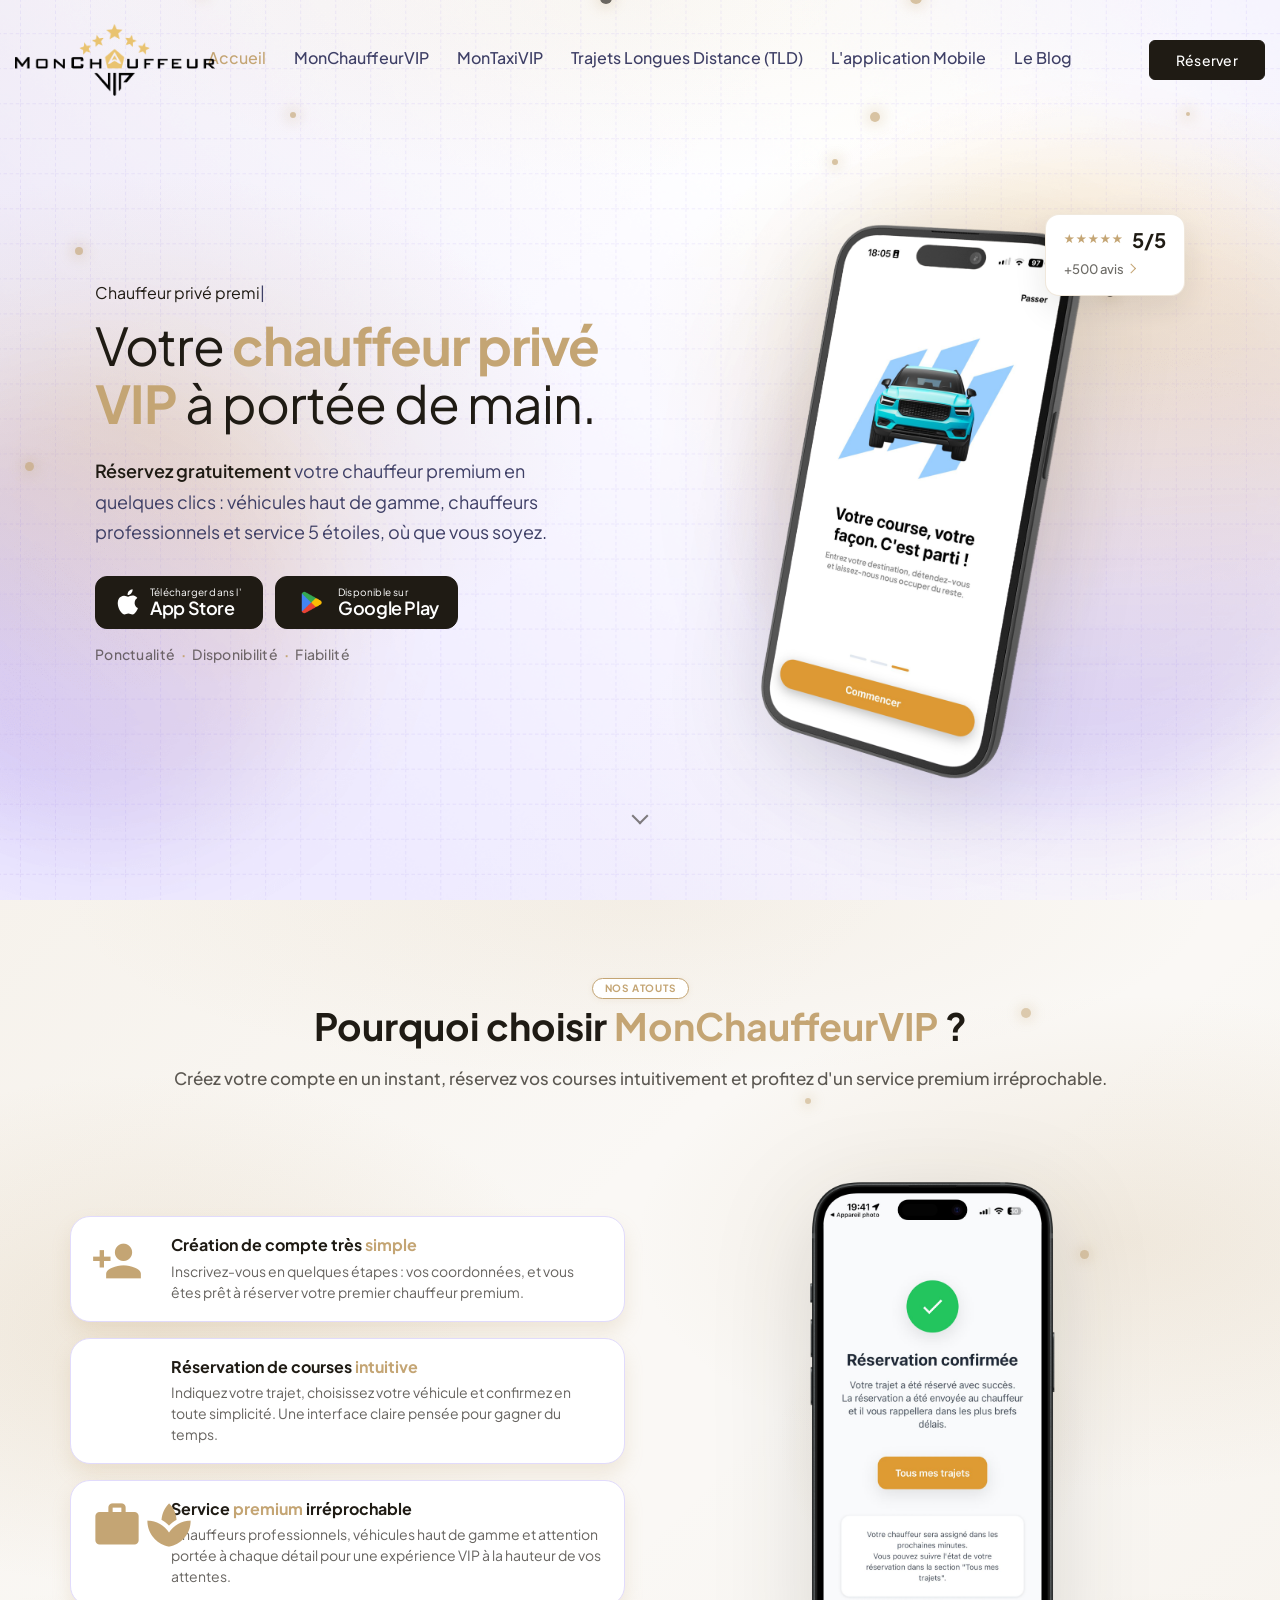
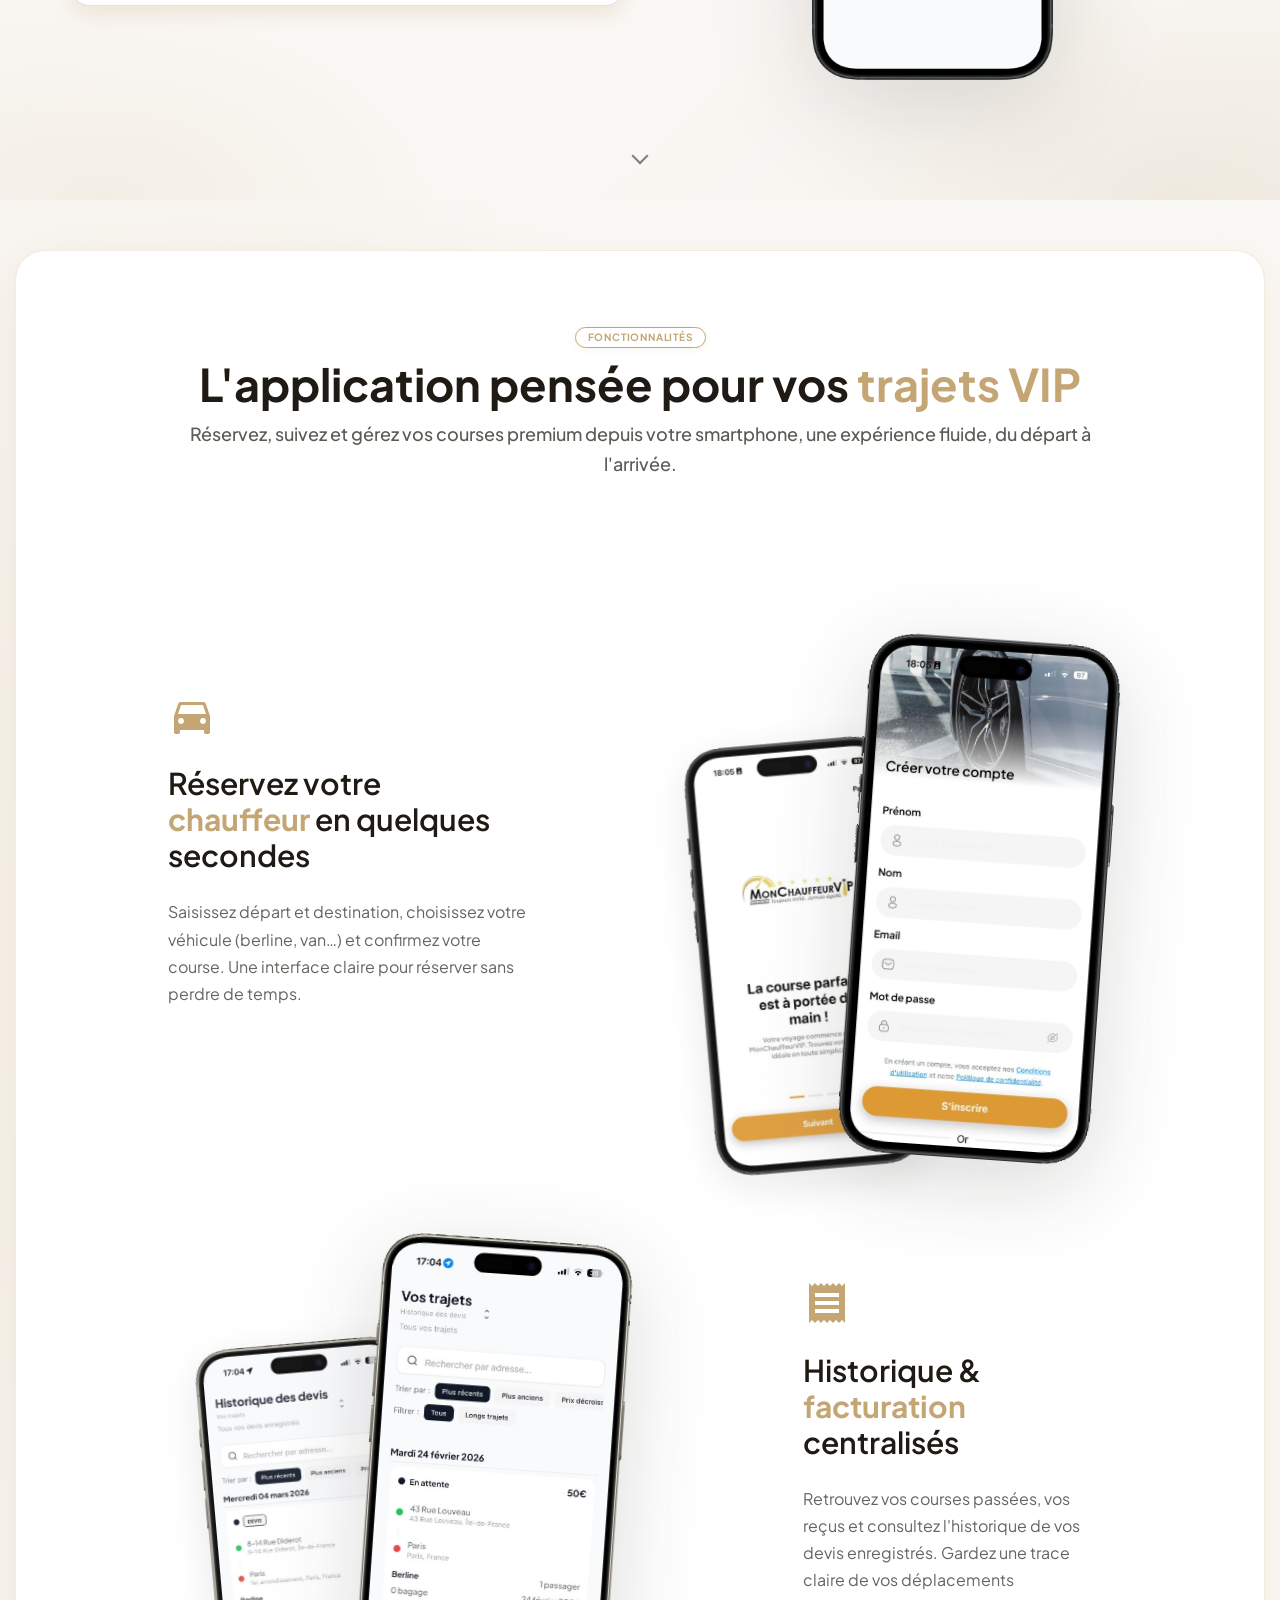
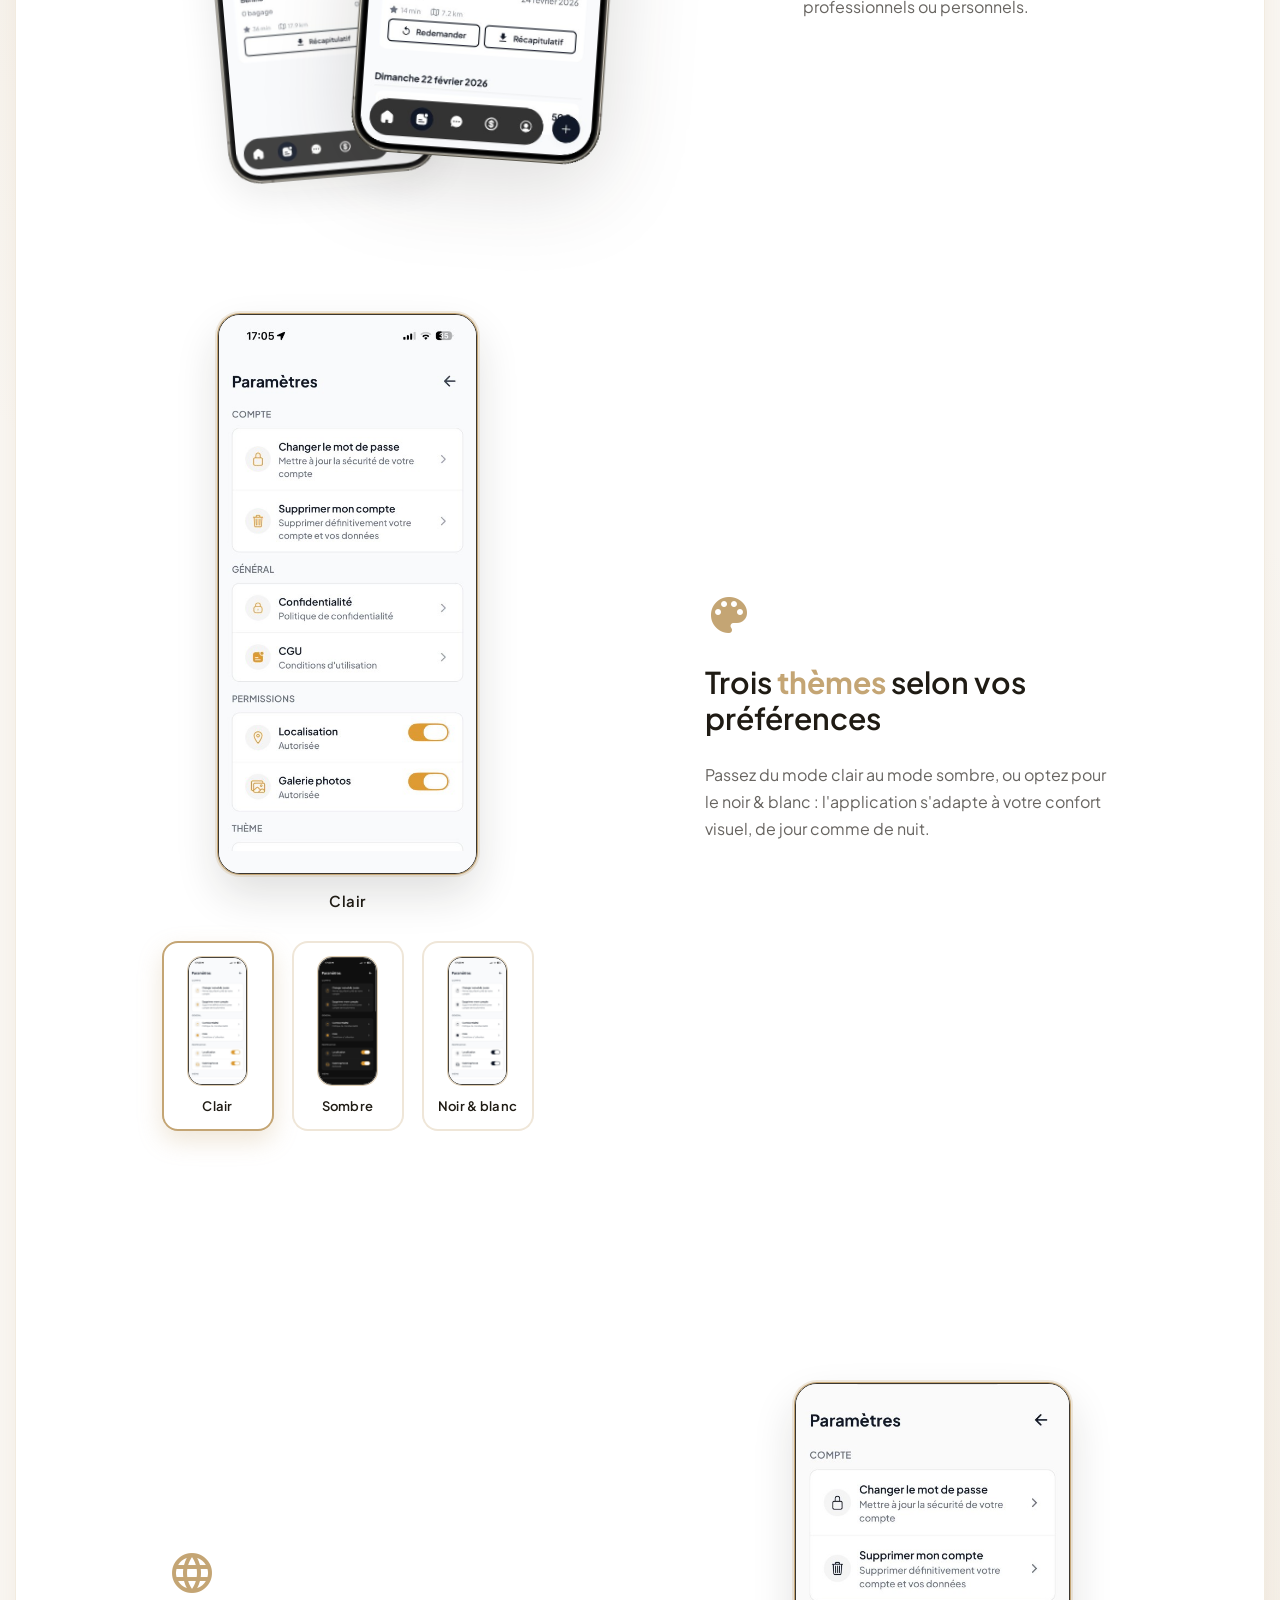
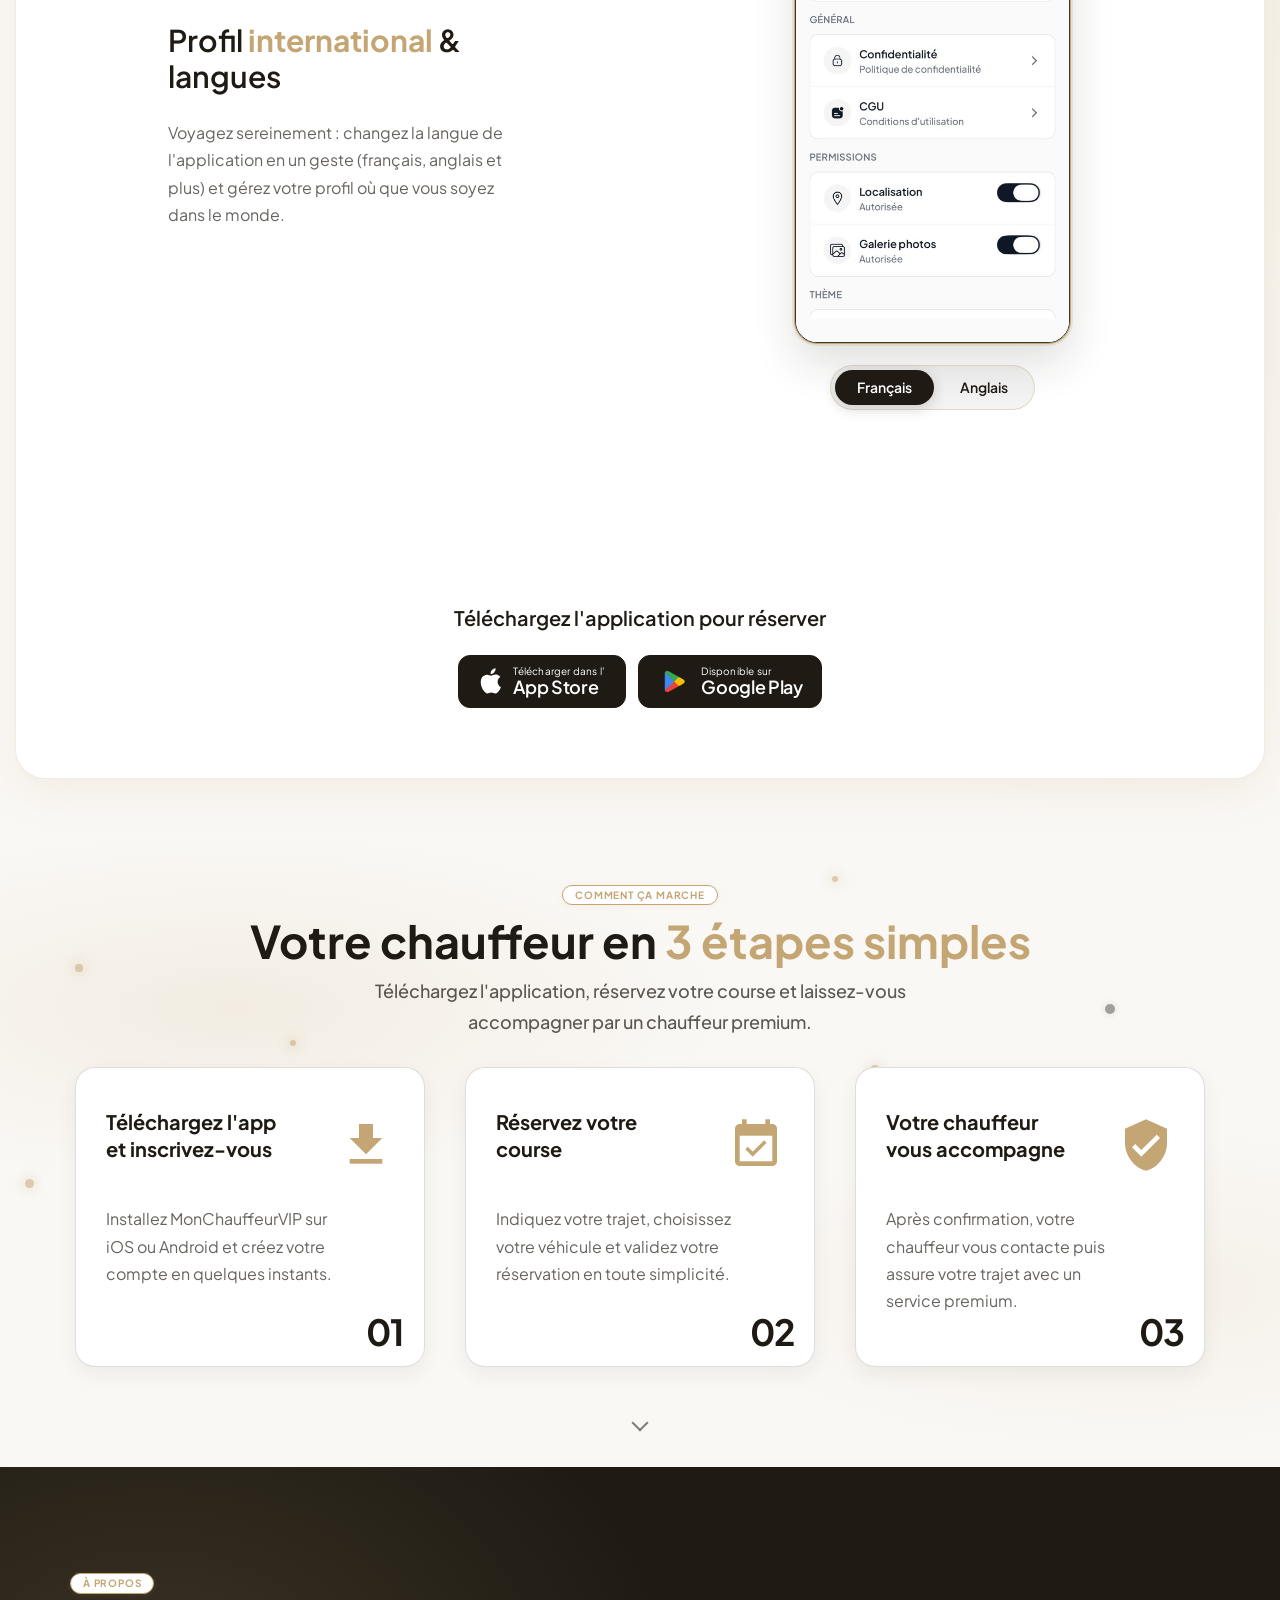
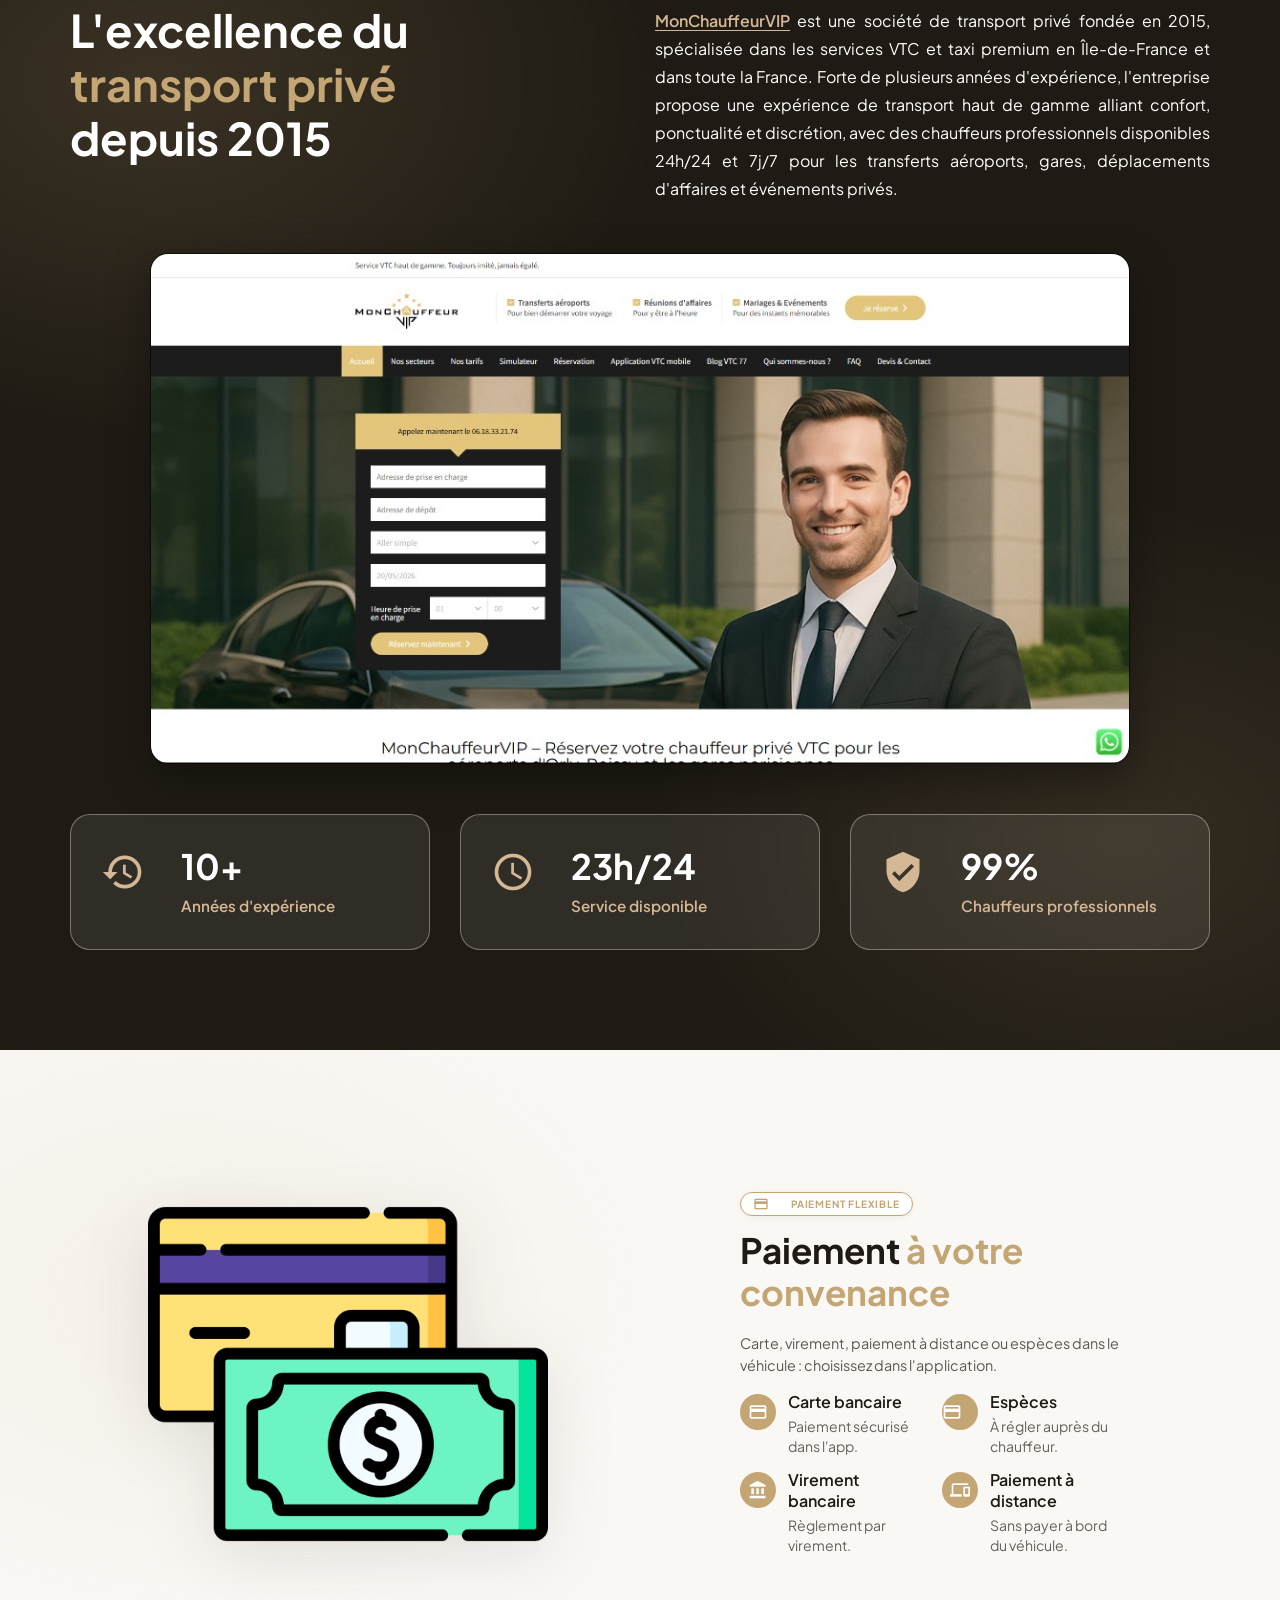
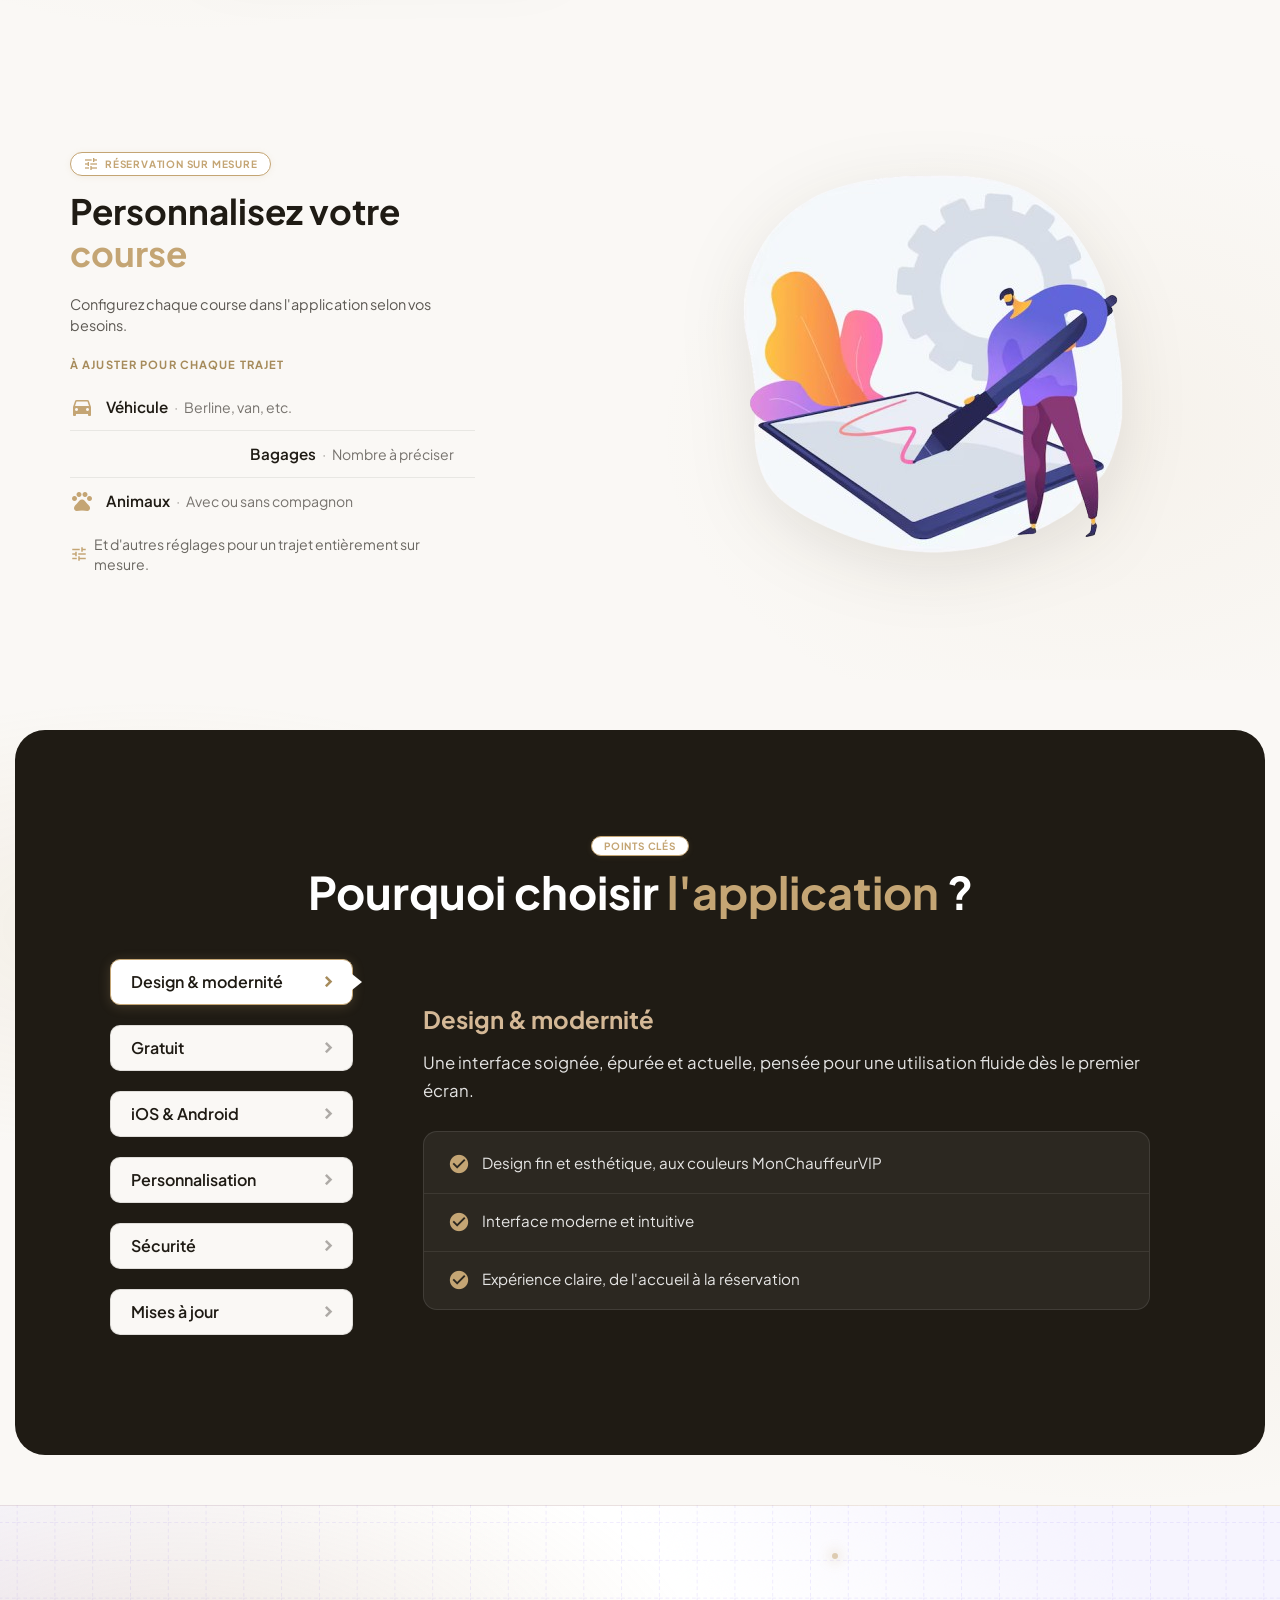
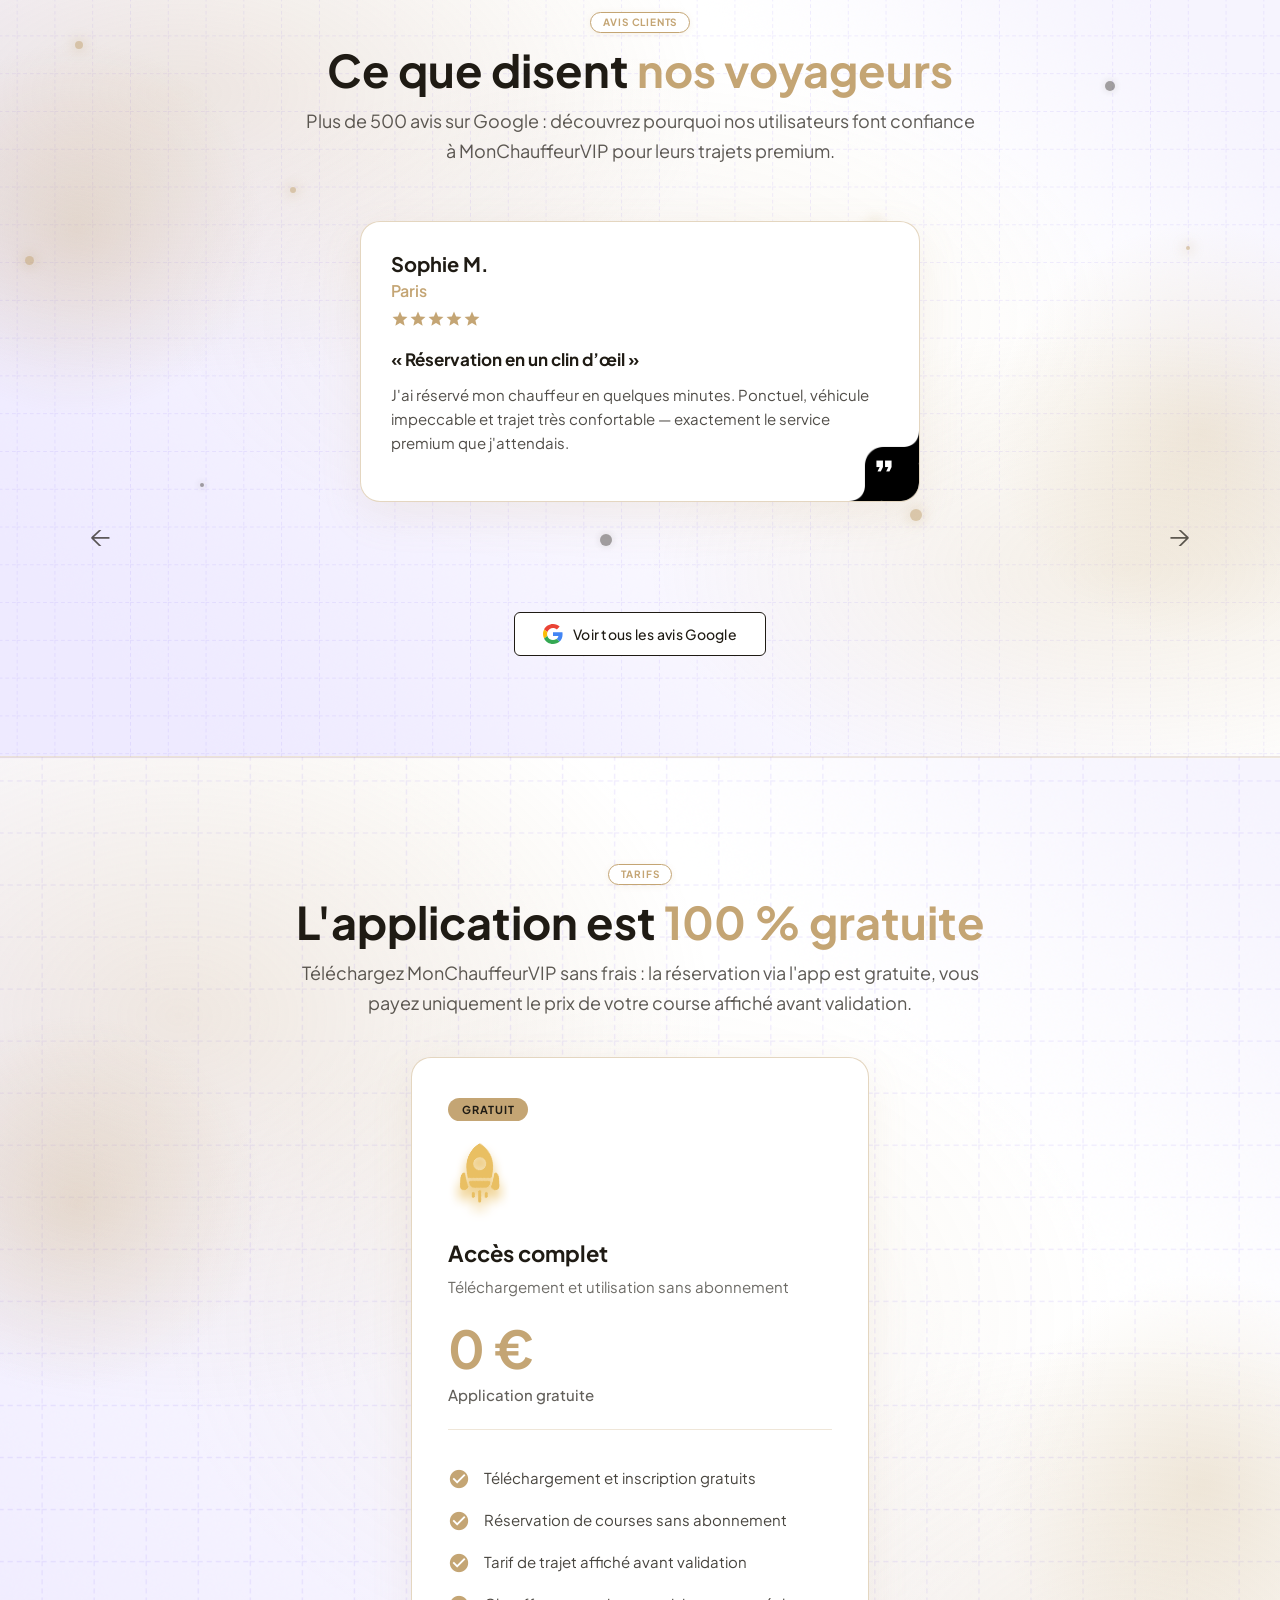
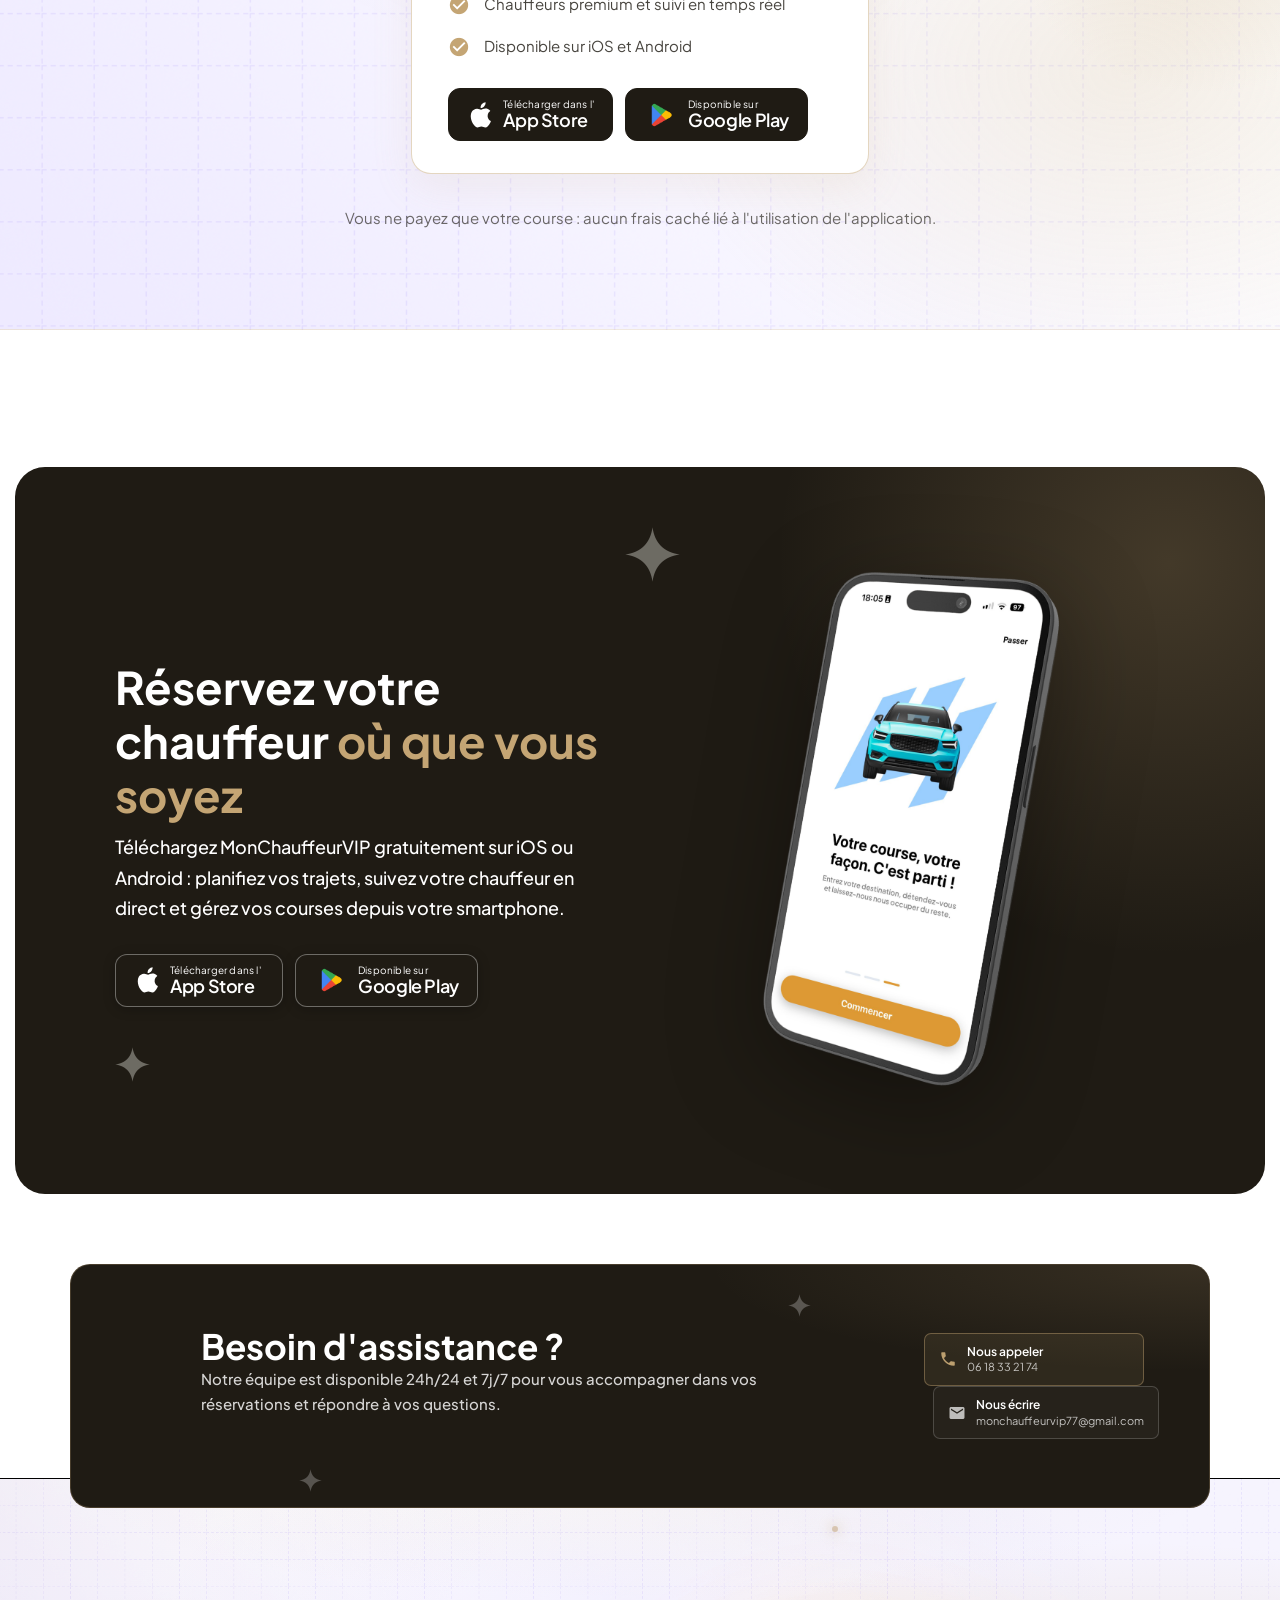
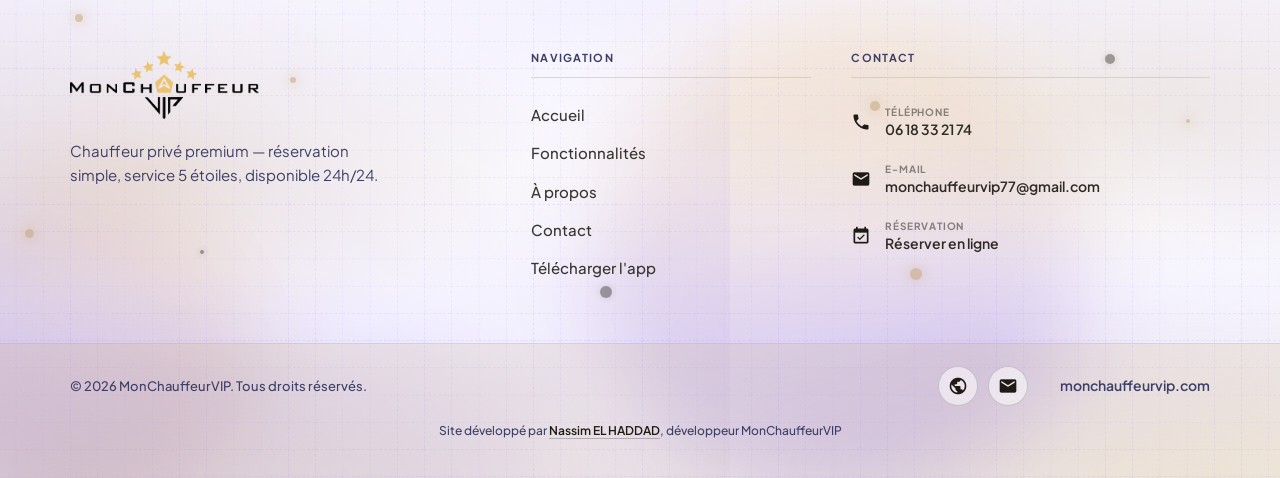
==== index.html @ ecd7e78c "Adapter les intitulés du header pour le hub MonChauffeurVIP. Renomme les entrées de navigation (MonC" ====
﻿<!DOCTYPE html>
<html lang="fr">

<head>

  <meta charset="UTF-8">
  <meta http-equiv="X-UA-Compatible" content="IE=edge">
  <meta name="viewport" content="width=device-width, initial-scale=1.0">
  <!-- Meta Description -->
  <meta name="description" content="MonChauffeurVIP. Réservez votre chauffeur privé premium en quelques clics. Service VIP, véhicules haut de gamme, disponible sur iOS et Android.">
  <title>MonChauffeurVIP App Mobile | Réservez votre chauffeur privé premium</title>

  <!-- Owl-Carosal-Style-link -->
  <link rel="stylesheet" href="css/owl.carousel.min.css">
  <!-- Bootstrap-Style-link -->
  <link rel="stylesheet" href="css/bootstrap.min.css">
  <!-- Aos-Style-link -->
  <link rel="stylesheet" href="css/aos.css">
  <!-- Coustome-Style-link -->									
  <link rel="stylesheet" href="css/style.css">
  <!-- Responsive-Style-link -->
  <link rel="stylesheet" href="css/responsive.css">
  <link rel="stylesheet" href="css/mcv-brand.css">
  <!-- Favicon -->
  <link rel="icon" href="images/favicon-32.png" type="image/png" sizes="32x32">
  <link rel="apple-touch-icon" href="images/favicon.png" sizes="180x180">
  <!-- webfont-->
  <link rel="preconnect" href="https://fonts.googleapis.com">
  <link rel="preconnect" href="https://fonts.gstatic.com" crossorigin>
  <link href="https://fonts.googleapis.com/css2?family=Plus+Jakarta+Sans:wght@200..800&display=swap" rel="stylesheet">
  <link href="https://fonts.googleapis.com/icon?family=Material+Icons" rel="stylesheet">

  
</head>

<body class="mcv-landing">

  <!-- Page-wrapper-Start -->
  <div class="page_wrapper">

    <!-- Preloader -->
    <div id="preloader">
      <div id="loader"></div>
    </div>

    <!-- Header Start -->
    <header>
      <!-- container start -->
      <div class="container">
      	<!-- navigation bar -->
       <nav class="navbar navbar-expand-lg mcv-navbar">
        <!-- logo  -->
        <a class="navbar-brand mcv-scroll-link" href="#mcv-hero">
          <img src="images/logo%20header.png" alt="MonChauffeurVIP">
        </a>

        <button class="navbar-toggler" type="button" data-toggle="collapse" data-target="#navbarSupportedContent"
        aria-controls="navbarSupportedContent" aria-expanded="false" aria-label="Ouvrir le menu">
          <span class="navbar-toggler-icon">
            <!-- <i class="icofont-navigation-menu ico_menu"></i> -->
            <div class="toggle-wrap">
              <span class="toggle-bar"></span>
            </div>
          </span>
        </button>

        <div class="collapse navbar-collapse" id="navbarSupportedContent">
          <ul class="navbar-nav mcv-nav-center">
            <li class="nav-item active">
              <a class="nav-link mcv-scroll-link" href="#mcv-hero">Accueil</a>
            </li>
            <li class="nav-item">
              <a class="nav-link mcv-scroll-link" href="#mcv-best-features">MonChauffeurVIP</a>
            </li>
            <li class="nav-item">
              <a class="nav-link mcv-scroll-link" href="#mcv-about">MonTaxiVIP</a>
            </li>

            <li class="nav-item">
              <a class="nav-link" href="https://blog.monchauffeurvip.com" target="_blank" rel="noopener noreferrer">Trajets Longues Distance (TLD)</a>
            </li>

            <li class="nav-item">
              <a class="nav-link mcv-scroll-link" href="#contact">L'application Mobile</a>
            </li>

            <li class="nav-item">
              <a class="nav-link" href="https://monchauffeurvip.com" target="_blank" rel="noopener noreferrer">Le Blog</a>
            </li>

            <li class="nav-item d-lg-none">
              <a class="btn mcv-btn-reserver" href="https://monchauffeurvip.com" target="_blank" rel="noopener noreferrer">Réserver</a>
            </li>
          </ul>
        </div>

        <a class="btn mcv-btn-reserver mcv-btn-reserver--desktop d-none d-lg-inline-flex" href="https://monchauffeurvip.com" target="_blank" rel="noopener noreferrer">Réserver</a>

        </nav>
      <!-- navigation end -->
      </div>
      <!-- container end -->
    </header>

    <!-- Banner-Section-Start -->
    <section id="mcv-hero" class="banner_section banner_section--fullscreen">

      <!-- animated dots -->
      <div class="dotes_anim_bloack">
        <div class="dots dotes_1"></div>
        <div class="dots dotes_2"></div>
        <div class="dots dotes_3"></div>
        <div class="dots dotes_4"></div>
        <div class="dots dotes_5"></div>
        <div class="dots dotes_6"></div>
        <div class="dots dotes_7"></div>
        <div class="dots dotes_8"></div>
        <div class="dots dotes_9"></div>
        <div class="dots dotes_10"></div>
      </div>

      <!-- container start -->
      <div class="container">

        <!-- row start -->
        <div class="row mcv-hero-row justify-content-center">

          <div class="col-lg-6 col-md-12"  data-aos="fade-right" data-aos-duration="1500">
          	<!-- banner text -->
            <div class="banner_text mcv-hero-content">

              <div class="type-wrap">
                <span id="typed" style="white-space:pre;" class="typed"></span>
              </div>

              <h1>Votre <span>chauffeur privé VIP</span> à portée de main.</h1>
              <p><span class="mcv-hero-lead">Réservez gratuitement</span> votre chauffeur premium en quelques clics : véhicules haut de gamme, chauffeurs professionnels et service 5 étoiles, où que vous soyez.</p>

              <ul class="app_btn mcv-hero-stores">
                <li>
                  <a class="mcv-store-badge" href="https://apps.apple.com/fr/app/monchauffeurvip/id6756851845" target="_blank" rel="noopener noreferrer" aria-label="Télécharger dans l'App Store">
                    <span class="mcv-store-badge__icon" aria-hidden="true">
                      <svg width="22" height="26" viewBox="0 0 22 26" fill="currentColor" xmlns="http://www.w3.org/2000/svg"><path d="M18.7 13.8c-.03-3.17 2.59-4.69 2.7-4.75-1.47-2.15-3.76-2.44-4.57-2.48-1.95-.2-3.8 1.15-4.78 1.15-.99 0-2.5-1.12-4.1-.99-2.11.13-4.05 1.23-5.14 3.12-2.19 3.8-.56 9.43 1.57 12.52 1.04 1.5 2.28 3.18 3.91 3.12 1.57-.06 2.16-1.01 4.06-1.01 1.9 0 2.43 1.01 4.09.98 1.69-.03 2.76-1.53 3.78-3.04 1.19-1.74 1.68-3.43 1.71-3.51-.04-.02-3.28-1.26-3.31-5.01zM15.3 4.2c.87-1.05 1.45-2.51 1.29-3.97-1.25.05-2.76.83-3.66 1.87-.8.93-1.5 2.43-1.31 3.86 1.39.11 2.8-.71 3.68-1.76z"/></svg>
                    </span>
                    <span class="mcv-store-badge__text">
                      <span class="mcv-store-badge__line">Télécharger dans l'</span>
                      <span class="mcv-store-badge__brand">App Store</span>
                    </span>
                  </a>
                </li>
                <li>
                  <a class="mcv-store-badge" href="#" aria-label="Disponible sur Google Play">
                    <span class="mcv-store-badge__icon mcv-store-badge__icon--play" aria-hidden="true">
                      <img src="images/google-play-store-logo-main-icon.png" alt="" width="34" height="34" class="mcv-store-badge__play-logo">
                    </span>
                    <span class="mcv-store-badge__text">
                      <span class="mcv-store-badge__line">Disponible sur</span>
                      <span class="mcv-store-badge__brand">Google Play</span>
                    </span>
                  </a>
                </li>
              </ul>

              <p class="mcv-hero-trust-line">
                <span>Ponctualité</span>
                <span class="mcv-hero-trust-line__dot" aria-hidden="true">·</span>
                <span>Disponibilité</span>
                <span class="mcv-hero-trust-line__dot" aria-hidden="true">·</span>
                <span>Fiabilité</span>
              </p>
            </div>

          </div>

          <!-- banner images start -->
          <div class="col-lg-6 col-md-12"  data-aos="fade-in" data-aos-duration="1500">
            <div class="banner_shape_images banner_app_preview mcv-hero-visual">
              <div class="mcv-hero-visual__glow" aria-hidden="true"></div>
              <div class="hero_image_1">
                <img src="images/img_hero_nouvelle.png" class="moving_position_animatin" alt="Capture d'écran de l'application MonChauffeurVIP">
              </div>
              <a href="https://share.google/GGSSktTO4SmIzMHUB" class="hero_image_2 mcv-hero-float-card" target="_blank" rel="noopener noreferrer" aria-label="Voir plus de 500 avis sur Google">
                <div class="mcv-hero-float-card__inner">
                  <div class="mcv-hero-float-card__rating">
                    <span class="mcv-hero-float-card__stars" aria-hidden="true">★★★★★</span>
                    <strong>5/5</strong>
                  </div>
                  <span class="mcv-hero-float-card__label">
                    +500 avis
                    <span class="mcv-hero-float-card__arrow" aria-hidden="true"></span>
                  </span>
                </div>
              </a>
            </div>
          </div>
          <!-- banner images end -->

        </div>
        <!-- row end -->

      </div>
      <!-- container end -->

      <a href="#mcv-features" class="mcv-hero-scroll" aria-label="Aller à la section suivante">
        <span class="mcv-hero-scroll__icon" aria-hidden="true"></span>
      </a>
    </section>
    <!-- Banner-Section-end -->

    <!--Best Features-->
    <section id="mcv-features" class="row_am whychoose_section mcv-features-section">

      <div class="dotes_anim_bloack mcv-features-dots" aria-hidden="true">
        <div class="dots dotes_2"></div>
        <div class="dots dotes_5"></div>
        <div class="dots dotes_8"></div>
        <div class="dots dotes_10"></div>
      </div>

      <!-- element start -->
      <div class="element">
        <span class="element1"> <img src="images/element1.png" alt="image" > </span>
        <span class="element2"> <img src="images/element2.png" alt="image" > </span>
      </div>
      <!-- element end -->

      <div class="inner_sec">
            <!--  container  -->
       		 <div class="container">
              <!--  heading  -->
       		 	  <div class="section_title top_content mcv-features-heading" data-aos="fade-up" data-aos-duration="1500" data-aos-delay="300">
              <span class="title_badge mcv-features-badge mb-1">Nos atouts</span>
    					<h2>Pourquoi choisir <span>MonChauffeurVIP</span>&nbsp;?</h2>
    					<p>Créez votre compte en un instant, réservez vos courses intuitivement et profitez d'un service premium irréprochable.</p>
    			     </div>		    		
      		    <!-- row start -->
              <div class="row whychoose_dh">
              		  <!-- left colom -->
                		<div class="col-lg-6">

                      <!--  box 1  -->
                			<div class="whychoose_box">
    	            			<div class="choose_icon"><span class="material-icons mcv-icon mcv-icon--atout" aria-hidden="true">person_add</span></div>
    	            			<div class="choose_text">
    	            				<h6>Création de compte très <span>simple</span></h6>
    	            				<p>Inscrivez-vous en quelques étapes : vos coordonnées, et vous êtes prêt à réserver votre premier chauffeur premium.</p>
    	            			</div>
                			</div>

                      <!--  box 2  -->
                			<div class="whychoose_box">
    	            			<div class="choose_icon"><span class="material-icons mcv-icon mcv-icon--atout" aria-hidden="true">route</span></div>
    	            			<div class="choose_text">
    	            				<h6>Réservation de courses <span>intuitive</span></h6>
    	            				<p>Indiquez votre trajet, choisissez votre véhicule et confirmez en toute simplicité. Une interface claire pensée pour gagner du temps.</p>
    	            			</div>
                			</div>

                      <!--  box 3  -->
                			<div class="whychoose_box">
    	            			<div class="choose_icon"><span class="material-icons mcv-icon mcv-icon--atout" aria-hidden="true">workspace_premium</span></div>
    	            			<div class="choose_text">
    	            				<h6>Service <span>premium</span> irréprochable</h6>
    	            				<p>Chauffeurs professionnels, véhicules haut de gamme et attention portée à chaque détail pour une expérience VIP à la hauteur de vos attentes.</p>
    	            			</div>
                			</div>
                		</div>

                     <!-- right colom -->
                		<div class="col-lg-6">
                			<div class="mcv-features-visual-col">
                				<div class="choose_img mcv-features-visual">
                      <div class="mcv-features-visual__glow" aria-hidden="true"></div>
                      <img src="images/img%20nos%20atouts.png" class="mcv-features-screen moving_position_animatin" alt="Écran de confirmation de réservation dans l'application MonChauffeurVIP">
                    </div>
                			</div>
                		</div>
              </div>
          </div>		
    	</div>

      <a href="#mcv-best-features" class="mcv-hero-scroll" aria-label="Aller à la section suivante">
        <span class="mcv-hero-scroll__icon" aria-hidden="true"></span>
      </a>
    </section>		
    <!--end-->

    <!-- Best-feature-Section-Start -->
    <section id="mcv-best-features" class="row_am service_section best_features mcv-best-features-section">
      <div class="inner_sec">
      <!-- container start -->
      <div class="container">

          <!-- title -->
          <div class="section_title mcv-best-features-heading" data-aos="fade-up" data-aos-duration="1500" data-aos-delay="300">
              <span class="title_badge mcv-best-features-badge mb-1">Fonctionnalités</span>
              <h2>L'application pensée pour vos <span>trajets VIP</span></h2>
              <p>Réservez, suivez et gérez vos courses premium depuis votre smartphone, une expérience fluide, du départ à l'arrivée.</p>
          </div>

          <!-- row start -->
          <div class="row service_blocks">

            <!-- colom -->
            <div class="col-lg-1 col-md-12"></div>	

            <!-- left colom -->
            <div class="col-lg-5 col-md-12">
              <div class="service_text" data-aos="fade-up" data-aos-duration="1500">

                <span class="section_icon"><span class="material-icons mcv-icon mcv-icon--bf" aria-hidden="true">directions_car</span></span>

                <h4>Réservez votre <span>chauffeur</span> en quelques secondes</h4>

                <p>Saisissez départ et destination, choisissez votre véhicule (berline, van…) et confirmez votre course. Une interface claire pour réserver sans perdre de temps.</p>
                

              </div>
            </div>

            <!-- right colom -->
            <div class="col-lg-6 col-md-12">
              <div class="img mcv-bf1-visual" data-aos="fade-up" data-aos-duration="1500">
                <div class="mcv-phone-mockup mcv-phone-mockup--bf1 mcv-phone-mockup--bf1-dual moving_position_animatin">
                  <img src="images/mcv-screen-onboarding.png" class="mcv-phone-mockup__screen mcv-phone-mockup__screen--bf1-a" alt="Écran d'accueil MonChauffeurVIP — onboarding">
                  <img src="images/mcv-screen-signup.png" class="mcv-phone-mockup__screen mcv-phone-mockup__screen--bf1-b" alt="Écran de création de compte MonChauffeurVIP">
                </div>
              </div>
            </div>
          </div>

          <!-- row start -->
          <div class="row service_blocks flex-row-reverse">

            <div class="col-lg-5 col-md-12">
              <div class="service_text right_side" data-aos="fade-up" data-aos-duration="500">
                <span class="section_icon"><span class="material-icons mcv-icon mcv-icon--bf" aria-hidden="true">receipt_long</span></span>
                <h4>Historique &amp; <span>facturation</span> centralisés</h4>
                <p>Retrouvez vos courses passées, vos reçus et consultez l'historique de vos devis enregistrés. Gardez une trace claire de vos déplacements professionnels ou personnels.</p>
              </div>
            </div>

            <div class="col-lg-6 col-md-12">
              <div class="img mcv-bf3-visual" data-aos="fade-up" data-aos-duration="1500">
                <div class="mcv-phone-mockup mcv-phone-mockup--bf3 mcv-phone-mockup--bf3-dual moving_position_animatin">
                  <img src="images/mcv-screen-trajets.png" class="mcv-phone-mockup__screen mcv-phone-mockup__screen--bf3-a" alt="Historique de vos trajets dans l'application MonChauffeurVIP">
                  <img src="images/mcv-screen-devis.png" class="mcv-phone-mockup__screen mcv-phone-mockup__screen--bf3-b" alt="Historique des devis enregistrés dans l'application MonChauffeurVIP">
                </div>
              </div>
            </div>

          </div>
          <!-- row end -->


          <!-- themes -->
          <div class="row service_blocks flex-row-reverse mcv-bf-row-themes">
            <div class="col-lg-6 col-md-12">
              <div class="service_text right_side" data-aos="fade-up" data-aos-duration="1500">
                <span class="section_icon"><span class="material-icons mcv-icon mcv-icon--bf" aria-hidden="true">palette</span></span>
                <h4>Trois <span>thèmes</span> selon vos préférences</h4>
                <p>Passez du mode clair au mode sombre, ou optez pour le noir &amp; blanc : l'application s'adapte à votre confort visuel, de jour comme de nuit.</p>
              </div>
            </div>
            <div class="col-lg-6 col-md-12">
              <div class="img mcv-bf-themes-visual" data-aos="fade-up" data-aos-duration="1500">
                <div class="mcv-theme-panel" data-mcv-theme-panel>
                  <div id="mcv-theme-preview" class="mcv-theme-preview mcv-theme-preview--light" aria-live="polite">
                    <div class="mcv-theme-preview__device">
                      <img src="images/mcv-theme-clair.png" class="mcv-theme-preview__screen" alt="Aperçu du thème clair dans l'application MonChauffeurVIP">
                    </div>
                    <p class="mcv-theme-preview__label">Clair</p>
                  </div>
                  <div class="mcv-theme-picker" role="tablist" aria-label="Choisir un thème d'affichage">
                    <button type="button" class="mcv-theme-card mcv-theme-card--light is-active" role="tab" data-mcv-theme="light" data-screen-src="images/mcv-theme-clair.png" aria-selected="true" aria-controls="mcv-theme-preview">
                      <span class="mcv-theme-card__thumb">
                        <img src="images/mcv-theme-clair.png" class="mcv-theme-card__screen" alt="">
                      </span>
                      <span class="mcv-theme-card__label">Clair</span>
                    </button>
                    <button type="button" class="mcv-theme-card mcv-theme-card--dark" role="tab" data-mcv-theme="dark" data-screen-src="images/mcv-theme-sombre.png" aria-selected="false" aria-controls="mcv-theme-preview">
                      <span class="mcv-theme-card__thumb">
                        <img src="images/mcv-theme-sombre.png" class="mcv-theme-card__screen" alt="">
                      </span>
                      <span class="mcv-theme-card__label">Sombre</span>
                    </button>
                    <button type="button" class="mcv-theme-card mcv-theme-card--bw" role="tab" data-mcv-theme="bw" data-screen-src="images/mcv-theme-bw.png" aria-selected="false" aria-controls="mcv-theme-preview">
                      <span class="mcv-theme-card__thumb">
                        <img src="images/mcv-theme-bw.png" class="mcv-theme-card__screen" alt="">
                      </span>
                      <span class="mcv-theme-card__label">Noir &amp; blanc</span>
                    </button>
                  </div>
                </div>

              </div>
            </div>
          </div>

          <!-- profil international -->
          <div class="row service_blocks mcv-bf-row-intl">
            <div class="col-lg-1 col-md-12"></div>
            <div class="col-lg-5 col-md-12">
              <div class="service_text" data-aos="fade-up" data-aos-duration="1500">
                <span class="section_icon"><span class="material-icons mcv-icon mcv-icon--bf" aria-hidden="true">language</span></span>
                <h4>Profil <span>international</span> &amp; langues</h4>
                <p>Voyagez sereinement : changez la langue de l'application en un geste (français, anglais et plus) et gérez votre profil où que vous soyez dans le monde.</p>
              </div>
            </div>
            <div class="col-lg-6 col-md-12">
              <div class="img mcv-bf-intl-visual" data-aos="fade-up" data-aos-duration="1500">
                <div class="mcv-intl-panel" data-mcv-intl-panel>
                  <div class="mcv-intl-preview" aria-live="polite">
                    <img id="mcv-intl-screen" src="images/mcv-screen-international-fr.png" class="mcv-bf-intl-screen moving_position_animatin" alt="Paramètres de l'application MonChauffeurVIP en français">
                  </div>
                  <div class="mcv-intl-lang-toggle" role="tablist" aria-label="Langue de l'aperçu">
                    <button type="button" class="mcv-intl-lang-btn is-active" role="tab" data-mcv-lang="fr" data-screen-src="images/mcv-screen-international-fr.png" data-screen-alt="Paramètres de l'application MonChauffeurVIP en français" aria-selected="true" aria-controls="mcv-intl-screen">Français</button>
                    <button type="button" class="mcv-intl-lang-btn" role="tab" data-mcv-lang="en" data-screen-src="images/mcv-screen-international-en.png" data-screen-alt="Paramètres de l'application MonChauffeurVIP en anglais" aria-selected="false" aria-controls="mcv-intl-screen">Anglais</button>
                  </div>
                </div>
              </div>
            </div>
          </div>

          <p class="mcv-bf-confirmation-note" data-aos="fade-up" data-aos-duration="1200">Une fois votre réservation effectuée, votre chauffeur vous contactera pour <span>confirmer la course</span>.</p>

          <!-- download button -->
          <div class="row app_blocks justify-content-md-center">
          	<h6>Téléchargez l'application pour réserver</h6>
		          <ul class="app_btn mcv-hero-stores">
                <li>
                  <a class="mcv-store-badge" href="https://apps.apple.com/fr/app/monchauffeurvip/id6756851845" target="_blank" rel="noopener noreferrer" aria-label="Télécharger dans l'App Store">
                    <span class="mcv-store-badge__icon" aria-hidden="true">
                      <svg width="22" height="26" viewBox="0 0 22 26" fill="currentColor" xmlns="http://www.w3.org/2000/svg"><path d="M18.7 13.8c-.03-3.17 2.59-4.69 2.7-4.75-1.47-2.15-3.76-2.44-4.57-2.48-1.95-.2-3.8 1.15-4.78 1.15-.99 0-2.5-1.12-4.1-.99-2.11.13-4.05 1.23-5.14 3.12-2.19 3.8-.56 9.43 1.57 12.52 1.04 1.5 2.28 3.18 3.91 3.12 1.57-.06 2.16-1.01 4.06-1.01 1.9 0 2.43 1.01 4.09.98 1.69-.03 2.76-1.53 3.78-3.04 1.19-1.74 1.68-3.43 1.71-3.51-.04-.02-3.28-1.26-3.31-5.01zM15.3 4.2c.87-1.05 1.45-2.51 1.29-3.97-1.25.05-2.76.83-3.66 1.87-.8.93-1.5 2.43-1.31 3.86 1.39.11 2.8-.71 3.68-1.76z"/></svg>
                    </span>
                    <span class="mcv-store-badge__text">
                      <span class="mcv-store-badge__line">Télécharger dans l'</span>
                      <span class="mcv-store-badge__brand">App Store</span>
                    </span>
                  </a>
                </li>
                <li>
                  <a class="mcv-store-badge" href="#" aria-label="Disponible sur Google Play">
                    <span class="mcv-store-badge__icon mcv-store-badge__icon--play" aria-hidden="true">
                      <img src="images/google-play-store-logo-main-icon.png" alt="" width="34" height="34" class="mcv-store-badge__play-logo">
                    </span>
                    <span class="mcv-store-badge__text">
                      <span class="mcv-store-badge__line">Disponible sur</span>
                      <span class="mcv-store-badge__brand">Google Play</span>
                    </span>
                  </a>
                </li>
              </ul>
          </div>

        </div>

      </div>
      <!-- container end -->
    </section>
    <!-- two-colom-Section-end -->
    
    <!-- how it work-Start -->
    <section id="mcv-how-it-works" class="row_am howwork_section mcv-howwork-section">   

      <!-- animated dots -->
      <div class="dotes_anim_bloack mcv-howwork-dots" aria-hidden="true">
        <div class="dots dotes_1"></div>
        <div class="dots dotes_2"></div>
        <div class="dots dotes_3"></div>
        <div class="dots dotes_4"></div>
        <div class="dots dotes_5"></div>
        <div class="dots dotes_6"></div>
        <div class="dots dotes_7"></div>
        <div class="dots dotes_8"></div>
        <div class="dots dotes_9"></div>
        <div class="dots dotes_10"></div>
      </div>

      <div class="inner_sec">
	      <!-- container start -->
	      <div class="container">
          <!-- heading -->
	      	<div class="section_title mcv-howwork-heading aos-init aos-animate" data-aos="fade-up" data-aos-duration="1000" data-aos-delay="100">
              <span class="title_badge mcv-howwork-badge mb-1">Comment ça marche</span>
              <h2>Votre chauffeur en <span>3 étapes simples</span></h2>
              <p>Téléchargez l'application, réservez votre course et laissez-vous accompagner par un chauffeur premium.</p>
          </div>
          <!--row-start-->
          	<div class="row work_blocks">
              <!-- colom   -->
          		<div class="col-lg-4 col-md-12">
          			<div class="work_box">
          				<div class="work_title">
          					<h6>Téléchargez l'app <br> et inscrivez-vous</h6>
          					<span class="material-icons mcv-icon mcv-icon--work work_icon" aria-hidden="true">get_app</span>
          				</div>
          				<div class="work_text">
          					<p>Installez MonChauffeurVIP sur iOS ou Android et créez votre compte en quelques instants.</p>
          				</div>
          				<div class="work_step"><div class="step-box">01</div></div>
          			</div>
          		</div>

              <!-- colom   -->
          		<div class="col-lg-4 col-md-12">
          			<div class="work_box">
          				<div class="work_title">
          					<h6>Réservez votre <br> course</h6>
          					<span class="material-icons mcv-icon mcv-icon--work work_icon" aria-hidden="true">event_available</span>
          				</div>
          				<div class="work_text">
          					<p>Indiquez votre trajet, choisissez votre véhicule et validez votre réservation en toute simplicité.</p>
          				</div>
          				<div class="work_step"><div class="step-box">02</div></div>
          			</div>
          		</div>

              <!-- colom   -->
          		<div class="col-lg-4 col-md-12">
          			<div class="work_box">
          				<div class="work_title">
          					<h6>Votre chauffeur <br> vous accompagne</h6>
          					<span class="material-icons mcv-icon mcv-icon--work work_icon" aria-hidden="true">verified_user</span>
          				</div>
          				<div class="work_text">
          					<p>Après confirmation, votre chauffeur vous contacte puis assure votre trajet avec un service premium.</p>
          				</div>
          				<div class="work_step"><div class="step-box">03</div></div>
          			</div>
          		</div>

          	</div>

          <!--end-->
	      </div>		
      </div>

      <a href="#mcv-about" class="mcv-hero-scroll" aria-label="Aller à la section À propos">
        <span class="mcv-hero-scroll__icon" aria-hidden="true"></span>
      </a>
     </section>  	
    
    <!-- À propos -->
    <section id="mcv-about" class="row_am elevate_growth_section section_inner_padding mcv-about-section"> 

      <!-- element start -->
      <div class="element">
        <span class="element1"> <img src="images/element1.png" alt="image" > </span>
        <span class="element2"> <img src="images/element2.png" alt="image" > </span>
      </div>
      <!-- element end -->

      <div class="inner_sec">
	      <!-- container start -->
	      <div class="container">
	      	<!--row-start-->
	      	<div class="row growth_title ">
	      	<div class="col-md-6">
            <!-- heading   -->
	      		<div class="section_title aos-init aos-animate" data-aos="fade-up" data-aos-duration="1000" data-aos-delay="100">
              	<span class="title_badge mcv-about-badge mb-1">À propos</span>
              	<h2>L'excellence du <span>transport privé</span> depuis 2015</h2>
         	 	</div>

	      	 </div>	

           <!-- paragraph   -->
	      	 <div class="col-md-6">
	      	 	<div class="growth_title_text mcv-about-intro" data-aos="fade-up" data-aos-duration="1000" data-aos-delay="100">
	      	 		<p><a href="https://monchauffeurvip.com" target="_blank" rel="noopener noreferrer">MonChauffeurVIP</a> est une société de transport privé fondée en 2015, spécialisée dans les services VTC et taxi premium en Île-de-France et dans toute la France. Forte de plusieurs années d'expérience, l'entreprise propose une expérience de transport haut de gamme alliant confort, ponctualité et discrétion, avec des chauffeurs professionnels disponibles 24h/24 et 7j/7 pour les transferts aéroports, gares, déplacements d'affaires et événements privés.</p>
	      	 	</div>
	      	 </div>	
	      	
          </div>

            <!-- image   -->
          	<div class="row growth_img">
          		<div class="col-md-12">
                <a href="https://monchauffeurvip.com" class="mcv-about-site-link" target="_blank" rel="noopener noreferrer" aria-label="Voir le site MonChauffeurVIP">
                  <img src="images/about-site-screen.png" alt="Aperçu du site MonChauffeurVIP">
                  <span class="mcv-about-site-link__overlay">Voir le site</span>
                </a>
          		</div>
          	</div>

            <!-- usp numbers   -->
          	<div class="row growth_usp mcv-about-stats">
          	   <ul class="growth_static" id="counter">

                <div class="col-sm-4 ">
                  <!-- box 1   -->
                  <li>
                    <div class="counter_box">	
  	                  <div class="icon">
  	                    <span class="material-icons mcv-icon mcv-icon--stat" aria-hidden="true">history</span>
  	                  </div>
  	                  <div class="text">
  	                    <p><span class="counter-value" data-count="11">11</span><span>+</span></p>
  	                    <p>Années d'expérience</p>
  	                  </div>
  	                 </div>
                  </li>
                </div>

                <div class="col-sm-4">
                  <!-- box 2   -->
                  <li>
                   <div class="counter_box">
                    <div class="icon">
                      <span class="material-icons mcv-icon mcv-icon--stat" aria-hidden="true">schedule</span>
                    </div>
                    <div class="text">
                      <p><span class="counter-value" data-count="24">24</span><span>h/24</span></p>
                      <p>Service disponible</p>
                    </div>
                    </div> 
                  </li>
                </div>

                <div class="col-sm-4">
                  <!-- box 3   -->
                  <li>
                   <div class="counter_box">	
                    <div class="icon">
                      <span class="material-icons mcv-icon mcv-icon--stat" aria-hidden="true">verified_user</span>
                    </div>
                    <div class="text">
                      <p><span class="counter-value" data-count="100">100</span><span>%</span></p>
                      <p>Chauffeurs professionnels</p>
                    </div>
                    </div> 
                  </li>
                </div>

               </ul>
          	</div>

          	</div>
          <!--end-->
          </div>
     </section>     		
    
    <!-- Two Colom Section Start -->
    <section id="mcv-services" class="row_am two_colom_section mcv-two-col-section">
      <!-- container -->
      <div class="container">
        <!-- row -->
        <div class="row service_blocks customer_payment">
			   <!-- 6 colom -->
          <div class="col-lg-6 col-md-12">
            <div class="img mcv-payment-visual" data-aos="fade-up" data-aos-duration="1500">
              <img src="images/mcv-payment-icon.png" class="mcv-payment-visual__icon" alt="Moyens de paiement : carte bancaire et espèces">
            </div>
          </div>
          <!-- 6 colom -->
          <div class="col-lg-6 col-md-12">
            <div class="service_text" data-aos="fade-up" data-aos-duration="1500">
              <!-- sub head -->
              <div class="title_badge mcv-two-col-badge"> <i class="material-icons">payments</i>
                <span>Paiement flexible</span>
              </div>

              <h3>Paiement <span>à votre convenance</span></h3>

              <p>Carte, virement, paiement à distance ou espèces dans le véhicule : choisissez dans l'application.</p>

              <ul class="listing_block mcv-payment-list">
                <li>
                  <div class="icon">
                    <span><i class="material-icons">credit_card</i></span>
                  </div>
                  <div class="text">
                    <h6>Carte bancaire</h6>
                    <p>Paiement sécurisé dans l'app.</p>
                  </div>
                </li>
                <li>
                  <div class="icon">
                    <span><i class="material-icons">payments</i></span>
                  </div>
                  <div class="text">
                    <h6>Espèces</h6>
                    <p>À régler auprès du chauffeur.</p>
                  </div>
                </li>
                <li>
                  <div class="icon">
                    <span><i class="material-icons">account_balance</i></span>
                  </div>
                  <div class="text">
                    <h6>Virement bancaire</h6>
                    <p>Règlement par virement.</p>
                  </div>
                </li>
                <li>
                  <div class="icon">
                    <span><i class="material-icons">phonelink</i></span>
                  </div>
                  <div class="text">
                    <h6>Paiement à distance</h6>
                    <p>Sans payer à bord du véhicule.</p>
                  </div>
                </li>
              </ul>

            </div>
          </div>
        </div>

        <!-- row -->
        <div class="row service_blocks sb_2">
			
          <!-- 6 colom -->
          <div class="col-lg-6 col-md-12">

            <div class="service_text left_side" data-aos="fade-up" data-aos-duration="1500">

              <!-- sub head -->
              <div class="title_badge mcv-two-col-badge"><i class="material-icons">tune</i>
                <span>Réservation sur mesure</span>
              </div>

              <h3>Personnalisez votre <span>course</span></h3>

              <p>Configurez chaque course dans l'application selon vos besoins.</p>

              <div class="mcv-custom-options" aria-label="Options de personnalisation">
                <p class="mcv-custom-options__label">À ajuster pour chaque trajet</p>
                <ul class="mcv-custom-options__grid">
                  <li class="mcv-custom-option">
                    <span class="mcv-custom-option__icon" aria-hidden="true">
                      <i class="material-icons">directions_car</i>
                    </span>
                    <div class="mcv-custom-option__body">
                      <span class="mcv-custom-option__title">Véhicule</span>
                      <span class="mcv-custom-option__desc">Berline, van, etc.</span>
                    </div>
                  </li>
                  <li class="mcv-custom-option">
                    <span class="mcv-custom-option__icon" aria-hidden="true">
                      <i class="material-icons">luggage</i>
                    </span>
                    <div class="mcv-custom-option__body">
                      <span class="mcv-custom-option__title">Bagages</span>
                      <span class="mcv-custom-option__desc">Nombre à préciser</span>
                    </div>
                  </li>
                  <li class="mcv-custom-option">
                    <span class="mcv-custom-option__icon" aria-hidden="true">
                      <i class="material-icons">pets</i>
                    </span>
                    <div class="mcv-custom-option__body">
                      <span class="mcv-custom-option__title">Animaux</span>
                      <span class="mcv-custom-option__desc">Avec ou sans compagnon</span>
                    </div>
                  </li>
                </ul>
                <p class="mcv-custom-options__footer">
                  <i class="material-icons" aria-hidden="true">tune</i>
                  Et d'autres réglages pour un trajet entièrement sur mesure.
                </p>
              </div>


            </div>
          </div>

          <!--  image  -->
          <div class="col-lg-6 col-md-12">
            <div class="img mcv-custom-visual" data-aos="fade-up" data-aos-duration="1500">
              <img src="images/mcv-personnalisation.png" class="mcv-custom-visual__illustration" alt="Personnalisation de votre course dans l'application MonChauffeurVIP">
            </div>
          </div>

        </div>
        
      </div>
    </section>
    <!-- Two Colom Section End -->

    <!-- Vertical Tab Section -->
    <section id="mcv-key-notes" class="row_am visitors_leads mcv-keynotes-section">
      <!-- container -->
      <div class="container lead_inner">
      	
      	<div class="convert_leads">
          <!--  heading  -->
          <div class="section_title" data-aos="fade-up" data-aos-duration="1000" data-aos-delay="100">
          	<span class="title_badge mcv-keynotes-badge mb-1">Points clés</span>
            <h2>Pourquoi choisir <span>l'application</span>&nbsp;?</h2>
          </div>
        </div>

  		  <div class="row">
          <!-- left links   -->
  		    <div class="col-md-3">
  		      <div class="nav flex-column nav-pills" id="v-pills-tab" role="tablist" aria-orientation="vertical">
  		        <a class="nav-link active" id="v-pills-design-tab" data-toggle="pill" href="#v-pills-design" role="tab" aria-controls="v-pills-design" aria-selected="true">Design&nbsp;&amp;&nbsp;modernité</a>
  		        <a class="nav-link" id="v-pills-controll-tab" data-toggle="pill" href="#v-pills-controll" role="tab" aria-controls="v-pills-controll" aria-selected="false">Gratuit</a>
  		        <a class="nav-link" id="v-pills-process-tab" data-toggle="pill" href="#v-pills-process" role="tab" aria-controls="v-pills-process" aria-selected="false">iOS &amp; Android</a>
  		        <a class="nav-link" id="v-pills-advisor-tab" data-toggle="pill" href="#v-pills-advisor" role="tab" aria-controls="v-pills-advisor" aria-selected="false">Personnalisation</a>
  		        <a class="nav-link" id="v-pills-secure-tab" data-toggle="pill" href="#v-pills-secure" role="tab" aria-controls="v-pills-secure" aria-selected="false">Sécurité</a>
  		        <a class="nav-link" id="v-pills-Commission-tab" data-toggle="pill" href="#v-pills-Commission" role="tab" aria-controls="v-pills-Commission" aria-selected="false">Mises à jour</a>
  		      </div>
  		    </div>
  			<!-- /.col -->
        
  			<div class="col-md-9">
  		      <div class="tab-content" id="v-pills-tabContent">

  		        <div class="card tab-pane show active" id="v-pills-design" role="tabpanel" aria-labelledby="v-pills-design-tab">
  				        <div class="card-header" role="tab" id="v-collapse-heading-design">
    		             <a data-toggle="collapse" href="#v-collapse-design" data-parent="#v-pills-tabContent" aria-expanded="true" aria-controls="v-collapse-design">
    		                Design&nbsp;&amp;&nbsp;modernité <div class='card-arrow'></div>
    		             </a>		             
  		            </div>
  		          <div id="v-collapse-design" class="collapse show" role="tabpanel" aria-labelledby="v-collapse-heading-design" data-parent="#v-pills-tabContent">
  		            <div class="card-body">
  		            	<div class="row">

  		            	  <div class="col-12">
  		            	  	<div class="lead_text">
  		            	  		<h5>Design&nbsp;&amp;&nbsp;modernité</h5>
  		            	<p>Une interface soignée, épurée et actuelle, pensée pour une utilisation fluide dès le premier écran.</p>

  		            	<ul class="feature_list">
  			                  <li>
  			                    <div class="icon">
  			                      <span><i class="material-icons">check_circle</i></span>
  			                    </div>
  			                    <div class="text">
  			                      <p>Design fin et esthétique, aux couleurs MonChauffeurVIP</p>
  			                    </div>
  			                  </li>
  			                  <li>
  			                    <div class="icon">
  			                      <span><i class="material-icons">check_circle</i></span>
  			                    </div>
  			                    <div class="text">
  			                      <p>Interface moderne et intuitive</p>
  			                    </div>
  			                  </li>
  			                  <li>
  			                    <div class="icon">
  			                      <span><i class="material-icons">check_circle</i></span>
  			                    </div>
  			                    <div class="text">
  			                      <p>Expérience claire, de l'accueil à la réservation</p>
  			                    </div>
  			                  </li>
  			             </ul>

  			                <div class="btn_block">
  			                  <a href="#" class="btn light_btn aos-init aos-animate" data-aos="fade-in" data-aos-duration="1500">Get Started</a>
  			                </div>

  		            	  	</div>

  		            	  </div>
</div>
  		            		             
  		            </div>
  		          </div>
  		        </div>
  						<!-- /.tab-pane -->

  				    <div class="card tab-pane" id="v-pills-controll" role="tabpanel" aria-labelledby="v-pills-controll-tab">
  							<div class="card-header" role="tab" id="v-collapse-heading-controll">
  					            <a data-toggle="collapse" href="#v-collapse-controll" aria-expanded="false" aria-controls="v-collapse-controll">
  					                Gratuit <div class='card-arrow'></div>
  					            </a>
  					        </div>
  		          <div id="v-collapse-controll" class="collapse" role="tabpanel" aria-labelledby="v-collapse-heading-controll" data-parent="#v-pills-tabContent">
  		          	<div class="card-body">
  		            	<div class="row">
  		            	  <div class="col-12">
  		            	  	<div class="lead_text">
  		            	  		<h5>Gratuit</h5>
  		            	<p>Téléchargez MonChauffeurVIP gratuitement et réservez votre chauffeur sans frais d'installation ni d'abonnement.</p>
  		            	<ul class="feature_list">
  			                  <li>
  			                    <div class="icon">
  			                      <span><i class="material-icons">check_circle</i></span>
  			                    </div>
  			                    <div class="text">
  			                      <p>Application gratuite à télécharger</p>
  			                    </div>
  			                  </li>
  			                  <li>
  			                    <div class="icon">
  			                      <span><i class="material-icons">check_circle</i></span>
  			                    </div>
  			                    <div class="text">
  			                      <p>Réservation sans coût caché lié à l'app</p>
  			                    </div>
  			                  </li>
  			                  <li>
  			                    <div class="icon">
  			                      <span><i class="material-icons">check_circle</i></span>
  			                    </div>
  			                    <div class="text">
  			                      <p>Accès aux fonctionnalités essentielles de réservation</p>
  			                    </div>
  			                  </li>
  			                </ul>
  			                <div class="btn_block">
  			                  <a href="#" class="btn light_btn aos-init aos-animate" data-aos="fade-in" data-aos-duration="1500">Get Started</a>
  			                </div>	
  		            	  	</div>	
  		            	  </div>
</div>
  		            		             
  		            </div>		          
  		          </div>
  		        </div>
  						<!-- /.tab-pane -->

  						<div class="card tab-pane" id="v-pills-process" role="tabpanel" aria-labelledby="v-pills-messages-tab">
  							<div class="card-header" role="tab" id="v-collapse-heading-process">
  					            <a data-toggle="collapse" href="#v-collapse-process" aria-expanded="false" aria-controls="v-collapse-process">
  					                iOS &amp; Android <div class='card-arrow'></div>
  					            </a>
  					        </div>
  		          <div id="v-collapse-process" class="collapse" role="tabpanel" aria-labelledby="v-collapse-heading-process" data-parent="#v-pills-tabContent">
  		          	<div class="card-body">
  		            	<div class="row">
  		            	  <div class="col-12">
  		            	  	<div class="lead_text">
  		            	  		<h5>iOS &amp; Android</h5>
  		            	<p>Une seule application pour réserver votre chauffeur, que vous soyez sur iPhone ou Android.</p>
  		            	<ul class="feature_list">
  			                  <li>
  			                    <div class="icon">
  			                      <span><i class="material-icons">check_circle</i></span>
  			                    </div>
  			                    <div class="text">
  			                      <p>Même expérience sur iPhone et Android</p>
  			                    </div>
  			                  </li>
  			                  <li>
  			                    <div class="icon">
  			                      <span><i class="material-icons">check_circle</i></span>
  			                    </div>
  			                    <div class="text">
  			                      <p>Téléchargement sur l'App Store et Google Play</p>
  			                    </div>
  			                  </li>
  			                  <li>
  			                    <div class="icon">
  			                      <span><i class="material-icons">check_circle</i></span>
  			                    </div>
  			                    <div class="text">
  			                      <p>Synchronisation de votre compte et de vos réservations</p>
  			                    </div>
  			                  </li>
  			                </ul>
  			                <div class="btn_block">
  			                  <a href="#" class="btn light_btn aos-init aos-animate" data-aos="fade-in" data-aos-duration="1500">Get Started</a>
  			                </div>	
  		            	  	</div>	
  		            	  </div>
</div>
  		            		             
  		            </div>
  		          </div>
  		        </div>
  						<!-- /.tab-pane -->
  		
  				    <div class="card tab-pane" id="v-pills-advisor" role="tabpanel" aria-labelledby="v-pills-advisor-tab">
  							<div class="card-header" role="tab" id="v-collapse-heading-profile">
  		            <a data-toggle="collapse" href="#v-collapse-advisor" data-parent="#v-pills-tabContent" aria-expanded="false" aria-controls="v-collapse-advisor">
  		                Personnalisation <div class='card-arrow'></div>
  		            </a>
  		          </div>

  		          <div id="v-collapse-advisor" class="collapse" role="tabpanel" aria-labelledby="v-collapse-heading-advisor" data-parent="#v-pills-tabContent">		            
  		             <div class="card-body">
  		            	<div class="row">
  		            	  <div class="col-12">
  		            	  	<div class="lead_text">
  		            	  		<h5>Personnalisation</h5>
  		            	<p>Adaptez l'application à vos préférences visuelles et à votre façon d'utiliser le service au quotidien.</p>
  		            	<ul class="feature_list">
  			                  <li>
  			                    <div class="icon">
  			                      <span><i class="material-icons">check_circle</i></span>
  			                    </div>
  			                    <div class="text">
  			                      <p>Thèmes clair, sombre ou noir &amp; blanc</p>
  			                    </div>
  			                  </li>
  			                  <li>
  			                    <div class="icon">
  			                      <span><i class="material-icons">check_circle</i></span>
  			                    </div>
  			                    <div class="text">
  			                      <p>Personnalisation des icônes de l'application</p>
  			                    </div>
  			                  </li>
  			                  <li>
  			                    <div class="icon">
  			                      <span><i class="material-icons">check_circle</i></span>
  			                    </div>
  			                    <div class="text">
  			                      <p>Interface pensée pour votre confort visuel</p>
  			                    </div>
  			                  </li>
  			                </ul>
  			                <div class="btn_block">
  			                  <a href="#" class="btn light_btn aos-init aos-animate" data-aos="fade-in" data-aos-duration="1500">Get Started</a>
  			                </div>	
  		            	  	</div>	
  		            	  </div>
</div>
  	            </div>
  		          </div>
  		        </div>
  						<!-- /.tab-pane -->
  				    <div class="card tab-pane" id="v-pills-secure" role="tabpanel" aria-labelledby="v-pills-secure-tab">
  				        <div class="card-header" role="tab" id="v-collapse-heading-secure">
    		             <a data-toggle="collapse" href="#v-collapse-secure" data-parent="#v-pills-tabContent" aria-expanded="false" aria-controls="v-collapse-secure">
    		                Sécurité <div class='card-arrow'></div>
    		             </a>
  		            </div>
  		          <div id="v-collapse-secure" class="collapse" role="tabpanel" aria-labelledby="v-collapse-heading-secure" data-parent="#v-pills-tabContent">
  		            <div class="card-body">
  		            	<div class="row">
  		            	  <div class="col-12">
  		            	  	<div class="lead_text">
  		            	  		<h5>Sécurité</h5>
  		            	<p>MonChauffeurVIP ne conserve que les données utiles à votre réservation et à la gestion de votre compte, dans un cadre sécurisé et transparent.</p>
  		            	<ul class="feature_list">
  			                  <li>
  			                    <div class="icon">
  			                      <span><i class="material-icons">check_circle</i></span>
  			                    </div>
  			                    <div class="text">
  			                      <p>Collecte limitée aux informations nécessaires</p>
  			                    </div>
  			                  </li>
  			                  <li>
  			                    <div class="icon">
  			                      <span><i class="material-icons">check_circle</i></span>
  			                    </div>
  			                    <div class="text">
  			                      <p>Protection et sécurisation de votre compte</p>
  			                    </div>
  			                  </li>
  			                  <li>
  			                    <div class="icon">
  			                      <span><i class="material-icons">check_circle</i></span>
  			                    </div>
  			                    <div class="text">
  			                      <p>Respect de votre vie privée à chaque étape</p>
  			                    </div>
  			                  </li>
  			             </ul>
  			                <div class="btn_block">
  			                  <a href="#" class="btn light_btn aos-init aos-animate" data-aos="fade-in" data-aos-duration="1500">Get Started</a>
  			                </div>
  		            	  	</div>
  		            	  </div>
</div>
  		            </div>
  		          </div>
  		        </div>

  						<!-- /.tab-pane -->	
  				    <div class="card tab-pane" id="v-pills-Commission" role="tabpanel" aria-labelledby="v-pills-Commission-tab">
  							<div class="card-header" role="tab" id="v-collapse-heading-Commission">
  					            <a data-toggle="collapse" href="#v-collapse-Commission" aria-expanded="false" aria-controls="v-collapse-Commission">
  					                Mises à jour <div class='card-arrow'></div>
  					            </a>
  					        </div>
  		          <div id="v-collapse-Commission" class="collapse" role="tabpanel" aria-labelledby="v-collapse-heading-Commission" data-parent="#v-pills-tabContent">
  		          	<div class="card-body">
  		            	<div class="row">
  		            	  <div class="col-12">
  		            	  	<div class="lead_text">
  		            	  		<h5>Mises à jour</h5>
  		            	<p>L'équipe fait évoluer l'application en continu pour corriger, améliorer et enrichir votre expérience.</p>
  		            	<ul class="feature_list">
  			                  <li>
  			                    <div class="icon">
  			                      <span><i class="material-icons">check_circle</i></span>
  			                    </div>
  			                    <div class="text">
  			                      <p>Corrections et améliorations régulières</p>
  			                    </div>
  			                  </li>
  			                  <li>
  			                    <div class="icon">
  			                      <span><i class="material-icons">check_circle</i></span>
  			                    </div>
  			                    <div class="text">
  			                      <p>Nouvelles fonctionnalités au fil des versions</p>
  			                    </div>
  			                  </li>
  			                  <li>
  			                    <div class="icon">
  			                      <span><i class="material-icons">check_circle</i></span>
  			                    </div>
  			                    <div class="text">
  			                      <p>Compatibilité avec les dernières versions iOS et Android</p>
  			                    </div>
  			                  </li>
  			                </ul>
  			                <div class="btn_block">
  			                  <a href="#" class="btn light_btn aos-init aos-animate" data-aos="fade-in" data-aos-duration="1500">Get Started</a>
  			                </div>	
  		            	  	</div>	
  		            	  </div>
</div>
  		            		             
  		            </div>	
  		            
  		          </div>
  		        </div>
  						<!-- /.tab-pane -->						
  						
  		      </div>
  					<!-- /.tab-content -->
  		  </div>
  			<!-- /.col -->
  		  </div>
	     <!-- /.row -->
      </div>
      <!-- /.container --> 
    </section>  	
    <!-- Vertical Tab Section  -->

    <!-- Testimonial-Section start -->
    <section class="row_am testimonial_section home_testimonial mcv-testimonials-section section_inner_padding">
      
      <!-- animated dots -->
      <div class="dotes_anim_bloack">
        <div class="dots dotes_1"></div>
        <div class="dots dotes_2"></div>
        <div class="dots dotes_3"></div>
        <div class="dots dotes_4"></div>
        <div class="dots dotes_5"></div>
        <div class="dots dotes_6"></div>
        <div class="dots dotes_7"></div>
        <div class="dots dotes_8"></div>
        <div class="dots dotes_9"></div>
        <div class="dots dotes_10"></div>
      </div>

        <!--  container  -->
        <div class="container">
          <!--  heading  -->
          <div class="section_title" >
            <!-- h2 -->
            <span class="title_badge mcv-testimonials-badge mb-1">Avis clients</span>
            <h2>Ce que disent <span>nos voyageurs</span></h2>
            <p>Plus de 500 avis sur Google : découvrez pourquoi nos utilisateurs font confiance à MonChauffeurVIP pour leurs trajets premium.</p>
          </div>

          <div class="testimonial_slides">
            <div class="owl-carousel owl-theme" id="testimonial_slider1">

              <!-- user 1 -->
              <div class="item">
                <div class="testimonial_box">
                  <!--  user image  -->
                  <div class="testi_img">
                    <img class="user_img" src="images/user_img1.png" alt="Portrait illustré d'une cliente">
					           <div class="user_info">
                     <h6>Sophie M.</h6>
                     <p>Paris</p> 
                      <div class="star">
                      <span><i class="material-icons">star</i></span>
                      <span><i class="material-icons">star</i></span>
                      <span><i class="material-icons">star</i></span>
                      <span><i class="material-icons">star</i></span>
                      <span><i class="material-icons">star</i></span>
                    </div>
                    </div>                 	
                  </div>
                  <!--  user text  -->
                  <div class="testi_text">   
                  	<h4>« Réservation en un clin d’œil »</h4>                
                    <p>J'ai réservé mon chauffeur en quelques minutes. Ponctuel, véhicule impeccable et trajet très confortable — exactement le service premium que j'attendais.</p>   
                  </div>
                    <div class="testi-corner"><div class="bg-box"><img src="images/testimonial-corner-bg.png" alt="" aria-hidden="true"></div></div>
                </div>
              </div>

              <!-- user 2 -->
              <div class="item">
                <div class="testimonial_box">
                  <!--  user image  -->
                  <div class="testi_img">
                    <img class="user_img" src="images/user_img2.png" alt="Portrait illustré d'un client">
					         <div class="user_info">
                     <h6>Thomas L.</h6>
                     <p>Lyon</p> 
                      <div class="star">
                      <span><i class="material-icons">star</i></span>
                      <span><i class="material-icons">star</i></span>
                      <span><i class="material-icons">star</i></span>
                      <span><i class="material-icons">star</i></span>
                      <span><i class="material-icons">star</i></span>
                    </div>
                    </div>                 	
                  </div>
                  <!--  user text  -->
                  <div class="testi_text">   
                  	<h4>« Application claire et efficace »</h4>                
                    <p>Tarif affiché dès la réservation, suivi du chauffeur en temps réel et prise en charge professionnelle. Je recommande pour les déplacements pro.</p>   
                  </div>
                    <div class="testi-corner"><div class="bg-box"><img src="images/testimonial-corner-bg.png" alt="" aria-hidden="true"></div></div>
                </div>
              </div>

              <!-- user 3 -->
              <div class="item">
                <div class="testimonial_box">
                  <!--  user image  -->
                  <div class="testi_img">
                    <img class="user_img" src="images/user_img3.png" alt="Portrait illustré d'une cliente">
					           <div class="user_info">
                     <h6>Marie D.</h6>
                     <p>Bordeaux</p> 
                      <div class="star">
                      <span><i class="material-icons">star</i></span>
                      <span><i class="material-icons">star</i></span>
                      <span><i class="material-icons">star</i></span>
                      <span><i class="material-icons">star</i></span>
                      <span><i class="material-icons">star</i></span>
                    </div>
                    </div>                 	
                  </div>
                  <!--  user text  -->
                  <div class="testi_text">   
                  	<h4>« Service haut de gamme »</h4>                
                    <p>Transfert aéroport sans stress : chauffeur à l'heure, communication fluide et véhicule haut standing. MonChauffeurVIP est devenu mon réflexe.</p>   
                  </div>
                    <div class="testi-corner"><div class="bg-box"><img src="images/testimonial-corner-bg.png" alt="" aria-hidden="true"></div></div>
                </div>
              </div>

            </div>
          </div>

          <!--  button  -->
      	  <div class="btn_block">
			  <a href="https://share.google/GGSSktTO4SmIzMHUB" class="btn mcv-btn-google-reviews aos-init aos-animate" data-aos="fade-in" target="_blank" rel="noopener noreferrer">
          <img src="images/google-g-icon.svg" alt="" width="22" height="22" class="mcv-btn-google-reviews__icon" aria-hidden="true">
          Voir tous les avis Google
        </a>
	      </div>
        </div>
      
    </section>
    <!-- Testimonial-Section end -->


    <!-- Pricing-Section -->
    <section class="row_am pricing_section mcv-pricing-section section_inner_padding" id="pricing">
      <div class="container">
        <div class="section_title" data-aos="fade-up" data-aos-duration="1500" data-aos-delay="300">
          <span class="title_badge mcv-pricing-badge mb-1">Tarifs</span>
          <h2>L'application est <span>100&nbsp;% gratuite</span></h2>
          <p>Téléchargez MonChauffeurVIP sans frais : la réservation via l'app est gratuite, vous payez uniquement le prix de votre course affiché avant validation.</p>
        </div>

        <div class="pricing_pannel monthly_plan active mcv-pricing-single" data-aos="fade-up" data-aos-duration="1500">
          <div class="row justify-content-center">
            <div class="col-lg-5 col-md-8 col-12">
              <div class="pricing_block mcv-pricing-card">
                <span class="offer mcv-pricing-card__offer">Gratuit</span>
                <div class="pkg_icon mcv-pricing-card__rocket">
                  <img src="images/pkg2.png" alt="" aria-hidden="true">
                </div>
                <div class="pkg_name">
                  <h6>Accès complet</h6>
                  <p class="mcv-pricing-card__tagline">Téléchargement et utilisation sans abonnement</p>
                </div>
                <div class="mcv-pricing-card__price-wrap">
                  <span class="price">0&nbsp;€</span>
                  <span class="mcv-pricing-card__price-note">Application gratuite</span>
                </div>

                <div class="benifits_block">
                  <ul class="benifits">
                    <li>
                      <span class="icon"><i class="material-icons">check_circle</i></span>
                      <p>Téléchargement et inscription gratuits</p>
                    </li>
                    <li>
                      <span class="icon"><i class="material-icons">check_circle</i></span>
                      <p>Réservation de courses sans abonnement</p>
                    </li>
                    <li>
                      <span class="icon"><i class="material-icons">check_circle</i></span>
                      <p>Tarif de trajet affiché avant validation</p>
                    </li>
                    <li>
                      <span class="icon"><i class="material-icons">check_circle</i></span>
                      <p>Chauffeurs premium et suivi en temps réel</p>
                    </li>
                    <li>
                      <span class="icon"><i class="material-icons">check_circle</i></span>
                      <p>Disponible sur iOS et Android</p>
                    </li>
                  </ul>
                  <ul class="app_btn mcv-hero-stores mcv-pricing-stores">
                    <li>
                      <a class="mcv-store-badge" href="https://apps.apple.com/fr/app/monchauffeurvip/id6756851845" target="_blank" rel="noopener noreferrer" aria-label="Télécharger dans l'App Store">
                        <span class="mcv-store-badge__icon" aria-hidden="true">
                          <svg width="22" height="26" viewBox="0 0 22 26" fill="currentColor" xmlns="http://www.w3.org/2000/svg"><path d="M18.7 13.8c-.03-3.17 2.59-4.69 2.7-4.75-1.47-2.15-3.76-2.44-4.57-2.48-1.95-.2-3.8 1.15-4.78 1.15-.99 0-2.5-1.12-4.1-.99-2.11.13-4.05 1.23-5.14 3.12-2.19 3.8-.56 9.43 1.57 12.52 1.04 1.5 2.28 3.18 3.91 3.12 1.57-.06 2.16-1.01 4.06-1.01 1.9 0 2.43 1.01 4.09.98 1.69-.03 2.76-1.53 3.78-3.04 1.19-1.74 1.68-3.43 1.71-3.51-.04-.02-3.28-1.26-3.31-5.01zM15.3 4.2c.87-1.05 1.45-2.51 1.29-3.97-1.25.05-2.76.83-3.66 1.87-.8.93-1.5 2.43-1.31 3.86 1.39.11 2.8-.71 3.68-1.76z"/></svg>
                        </span>
                        <span class="mcv-store-badge__text">
                          <span class="mcv-store-badge__line">Télécharger dans l'</span>
                          <span class="mcv-store-badge__brand">App Store</span>
                        </span>
                      </a>
                    </li>
                    <li>
                      <a class="mcv-store-badge" href="#" aria-label="Disponible sur Google Play">
                        <span class="mcv-store-badge__icon mcv-store-badge__icon--play" aria-hidden="true">
                          <img src="images/google-play-store-logo-main-icon.png" alt="" width="34" height="34" class="mcv-store-badge__play-logo">
                        </span>
                        <span class="mcv-store-badge__text">
                          <span class="mcv-store-badge__line">Disponible sur</span>
                          <span class="mcv-store-badge__brand">Google Play</span>
                        </span>
                      </a>
                    </li>
                  </ul>
                </div>
              </div>
            </div>
          </div>
        </div>

        <p class="contact_text mcv-pricing-note" data-aos="fade-up" data-aos-duration="1500">Vous ne payez que votre course : aucun frais caché lié à l'utilisation de l'application.</p>
      </div>
    </section>
    <!-- Pricing-Section end -->
    <!-- Download-Free-App-section-Start  -->
    <section class="row_am free_app_section mcv-download-section" id="getstarted">
      <!-- container start -->
        <div class="container">
            <div class="section_title mcv-download-header" data-aos="fade-up" data-aos-duration="1500">
              <span class="title_badge mcv-download-badge mb-1">Télécharger l'app</span>
            </div>
            <div class="free_app_inner white_text" data-aos="fade-in" data-aos-duration="1500" data-aos-delay="100">
              <!-- element start -->
              <div class="element">
                <span class="element1"> <img src="images/element-white1.png" alt="image" > </span>
                <span class="element2"> <img src="images/element-white2.png" alt="image" > </span>
              </div>
              <!-- element end -->

              <!-- row start -->
              <div class="row">
                <!-- content -->
                  <div class="col-md-6">
                      <div class="free_text">
                          <div class="section_title">
                              <h2>Réservez votre chauffeur <span>où que vous soyez</span></h2>
                              <p>Téléchargez MonChauffeurVIP gratuitement sur iOS ou Android : planifiez vos trajets, suivez votre chauffeur en direct et gérez vos courses depuis votre smartphone.</p>
                          </div>
                          <ul class="app_btn mcv-hero-stores mcv-download-stores">
                            <li>
                              <a class="mcv-store-badge" href="https://apps.apple.com/fr/app/monchauffeurvip/id6756851845" target="_blank" rel="noopener noreferrer" aria-label="Télécharger dans l'App Store">
                                <span class="mcv-store-badge__icon" aria-hidden="true">
                                  <svg width="22" height="26" viewBox="0 0 22 26" fill="currentColor" xmlns="http://www.w3.org/2000/svg"><path d="M18.7 13.8c-.03-3.17 2.59-4.69 2.7-4.75-1.47-2.15-3.76-2.44-4.57-2.48-1.95-.2-3.8 1.15-4.78 1.15-.99 0-2.5-1.12-4.1-.99-2.11.13-4.05 1.23-5.14 3.12-2.19 3.8-.56 9.43 1.57 12.52 1.04 1.5 2.28 3.18 3.91 3.12 1.57-.06 2.16-1.01 4.06-1.01 1.9 0 2.43 1.01 4.09.98 1.69-.03 2.76-1.53 3.78-3.04 1.19-1.74 1.68-3.43 1.71-3.51-.04-.02-3.28-1.26-3.31-5.01zM15.3 4.2c.87-1.05 1.45-2.51 1.29-3.97-1.25.05-2.76.83-3.66 1.87-.8.93-1.5 2.43-1.31 3.86 1.39.11 2.8-.71 3.68-1.76z"/></svg>
                                </span>
                                <span class="mcv-store-badge__text">
                                  <span class="mcv-store-badge__line">Télécharger dans l'</span>
                                  <span class="mcv-store-badge__brand">App Store</span>
                                </span>
                              </a>
                            </li>
                            <li>
                              <a class="mcv-store-badge" href="#" aria-label="Disponible sur Google Play">
                                <span class="mcv-store-badge__icon mcv-store-badge__icon--play" aria-hidden="true">
                                  <img src="images/google-play-store-logo-main-icon.png" alt="" width="34" height="34" class="mcv-store-badge__play-logo">
                                </span>
                                <span class="mcv-store-badge__text">
                                  <span class="mcv-store-badge__line">Disponible sur</span>
                                  <span class="mcv-store-badge__brand">Google Play</span>
                                </span>
                              </a>
                            </li>
                          </ul>
                      </div>
                  </div>

                  <!-- images -->
                  <div class="col-md-6">
                      <div class="free_img">
                          <img class="mobile_mockup" src="images/img_hero_nouvelle.png" alt="Application MonChauffeurVIP sur smartphone">
                      </div>
                  </div>
              </div>
              <!-- row end -->
            </div>
        </div>
        <!-- container end -->
    </section>
    <!-- Download-Free-App-section-end  -->

    <!-- call to action -->
    <section class="cta_section new white_text mcv-cta-section" id="support_sec">
      <!-- container start -->
      <div class="container">
          <div class="cta_box"> 
            <div class="element">
            <span class="element1"> <img src="images/element-white-small.png" alt="image"> </span>
            <span class="element2"> <img src="images/element-white-small.png" alt="image"> </span>
          </div>          
          <div class="left">
            <div class="section_title" data-aos="fade-in" data-aos-duration="1500" data-aos-delay="100">
              <span class="material-icons mcv-icon mcv-icon--contact customer_icon" aria-hidden="true">support_agent</span>
              <h3>Besoin d'assistance ?</h3>
              <p>Notre équipe est disponible 24h/24 et 7j/7 pour vous accompagner dans vos réservations et répondre à vos questions.</p>
            </div>
          </div>
          <div class="right">
            <div class="btn_block">
                    <a href="tel:+33618332174" class="mcv-cta-btn mcv-cta-btn--call">
                      <span class="material-icons mcv-cta-btn__icon" aria-hidden="true">call</span>
                      <span class="mcv-cta-btn__text">
                        <span class="mcv-cta-btn__title">Nous appeler</span>
                        <span class="mcv-cta-btn__detail">06 18 33 21 74</span>
                      </span>
                    </a>
                    <a href="mailto:monchauffeurvip77@gmail.com" class="mcv-cta-btn mcv-cta-btn--mail">
                      <span class="material-icons mcv-cta-btn__icon" aria-hidden="true">mail</span>
                      <span class="mcv-cta-btn__text">
                        <span class="mcv-cta-btn__title">Nous écrire</span>
                        <span class="mcv-cta-btn__detail">monchauffeurvip77@gmail.com</span>
                      </span>
                    </a>
            </div>  
          </div>              
          </div>
      </div>
      <!-- container end -->
    </section>
    <!-- call to action -->   

    <!-- Footer-Section start -->
    <footer class="mcv-footer">
        <div class="top_footer" id="contact">

          <div class="dotes_anim_bloack mcv-footer-dots" aria-hidden="true">
            <div class="dots dotes_1"></div>
            <div class="dots dotes_2"></div>
            <div class="dots dotes_3"></div>
            <div class="dots dotes_4"></div>
            <div class="dots dotes_5"></div>
            <div class="dots dotes_6"></div>
            <div class="dots dotes_7"></div>
            <div class="dots dotes_8"></div>
            <div class="dots dotes_9"></div>
            <div class="dots dotes_10"></div>
          </div>

          <div class="container">
            <div class="mcv-footer-main">
              <div class="mcv-footer-col mcv-footer-col--brand">
                <a href="#mcv-hero" class="mcv-footer-logo mcv-scroll-link">
                  <img src="images/logo%20header.png" alt="MonChauffeurVIP" width="220" height="56">
                </a>
                <p class="mcv-footer-tagline">Chauffeur privé premium — réservation simple, service 5 étoiles, disponible 24h/24.</p>
              </div>

              <nav class="mcv-footer-col mcv-footer-col--nav" aria-label="Navigation pied de page">
                <h2 class="mcv-footer-heading">Navigation</h2>
                <ul class="mcv-footer-links">
                  <li><a href="#mcv-hero" class="mcv-scroll-link">Accueil</a></li>
                  <li><a href="#mcv-best-features" class="mcv-scroll-link">Fonctionnalités</a></li>
                  <li><a href="#mcv-about" class="mcv-scroll-link">À propos</a></li>
                  <li><a href="#contact" class="mcv-scroll-link">Contact</a></li>
                  <li><a href="#getstarted" class="mcv-scroll-link">Télécharger l'app</a></li>
                </ul>
              </nav>

              <div class="mcv-footer-col mcv-footer-col--contact">
                <h2 class="mcv-footer-heading">Contact</h2>
                <ul class="mcv-footer-contact-list">
                  <li>
                    <a href="tel:+33618332174" class="mcv-footer-contact-link">
                      <span class="material-icons" aria-hidden="true">call</span>
                      <span class="mcv-footer-contact-link__text">
                        <span class="mcv-footer-contact-link__label">Téléphone</span>
                        <span class="mcv-footer-contact-link__value">06 18 33 21 74</span>
                      </span>
                    </a>
                  </li>
                  <li>
                    <a href="mailto:monchauffeurvip77@gmail.com" class="mcv-footer-contact-link">
                      <span class="material-icons" aria-hidden="true">mail</span>
                      <span class="mcv-footer-contact-link__text">
                        <span class="mcv-footer-contact-link__label">E-mail</span>
                        <span class="mcv-footer-contact-link__value">monchauffeurvip77@gmail.com</span>
                      </span>
                    </a>
                  </li>
                  <li>
                    <a href="https://monchauffeurvip.com" class="mcv-footer-contact-link" target="_blank" rel="noopener noreferrer">
                      <span class="material-icons" aria-hidden="true">event_available</span>
                      <span class="mcv-footer-contact-link__text">
                        <span class="mcv-footer-contact-link__label">Réservation</span>
                        <span class="mcv-footer-contact-link__value">Réserver en ligne</span>
                      </span>
                    </a>
                  </li>
                </ul>
              </div>
            </div>
          </div>

          <div class="mcv-footer-bottom">
            <div class="container">
              <div class="mcv-footer-bottom__inner">
                <p class="mcv-footer-copy">© <span id="mcv-current-year"></span> MonChauffeurVIP. Tous droits réservés.</p>
                <ul class="mcv-footer-social">
                  <li>
                    <a href="https://monchauffeurvip.com" target="_blank" rel="noopener noreferrer" aria-label="Site web MonChauffeurVIP">
                      <span class="material-icons" aria-hidden="true">public</span>
                    </a>
                  </li>
                  <li>
                    <a href="mailto:monchauffeurvip77@gmail.com" aria-label="Envoyer un e-mail">
                      <span class="material-icons" aria-hidden="true">mail</span>
                    </a>
                  </li>
                </ul>
                <a href="https://monchauffeurvip.com" class="mcv-footer-site-link" target="_blank" rel="noopener noreferrer">monchauffeurvip.com</a>
              </div>
              <p class="mcv-footer-credit">
                Site développé par <a href="https://www.linkedin.com/in/nassim-elhaddad/" target="_blank" rel="noopener noreferrer">Nassim EL HADDAD</a>, développeur MonChauffeurVIP
              </p>
            </div>
          </div>

        </div>
    </footer>
    <!-- Footer-Section end -->


    <!-- go top button -->
    <div class="go_top" id="Gotop">
      <span><i class="material-icons">keyboard_arrow_up</i></span>
    </div>

  <!-- VIDEO MODAL -->
  <div class="modal fade youtube-video" id="myModal" tabindex="-1" role="dialog" aria-labelledby="myModalLabel">
    <div class="modal-dialog" role="document">
        <div class="modal-content">
          <button id="close-video" type="button" class="button btn btn-default text-right" data-dismiss="modal">
            <i class="material-icons">close</i>
          </button>
            <div class="modal-body">
                <div id="video-container" class="video-container">
                    <iframe id="youtubevideo" src="" width="640" height="360" frameborder="0" allowfullscreen></iframe>
                </div>        
            </div>
            <div class="modal-footer">
            </div>
        </div> 
    </div>
  </div>

  <div class="purple_backdrop"></div>

  </div>
  <!-- Page-wrapper-End -->

  <!-- Jquery-js-Link -->
  <script src="js/jquery.js"></script>
  <!-- owl-js-Link -->
  <script src="js/owl.carousel.min.js"></script>
  <!-- bootstrap-js-Link -->
  <script src="js/bootstrap.min.js"></script>
  <!-- aos-js-Link -->
  <script src="js/aos.js"></script>
  <!-- Typed Js Cdn -->
  <script src='js/typed.min.js'></script>
  <!-- main-js-Link -->
  <script src="js/main.js"></script>
  <script>
    $("#typed").typed({
      strings: ["Chauffeur privé premium", "Service VIP 5 étoiles", "Réservation en quelques clics"],
      typeSpeed: 100,
      startDelay: 0,
      backSpeed: 60,
      backDelay: 2000,
      loop: true,
      cursorChar: "|",
      contentType: 'html'
    });

    
  </script>

</body>

</html>
---- css/style.css ----
/*-----------------------------------------------------------------------------------

[Table of contents]

1.Font
2.Css Variable for colors
3.Common CSS
4.Section heading  
5.Preloader  
6.Header navigation
7.Hero slider
8.Scrolling text
9.Trusted logo slider
10.Feature section
11.Services two colom
12.Two colom
13.About app
14.Modern Ui slider
15.How it work
16.Intro video
17.Testimonial
18.Pricing box
19.Pricing page
20.Pricing table
21.Faq
22.Interface image
23.Download app
24.Latest story blog
25.Newsletter
26.Footer
27.Object moving
28.Header buttons
29.About page banner
30.Inner page banner
31.White header
32.About us page
33.Blog list page
34.Blog single page
35.Sign up
36.Sign in
37.Contact page
38.Home why choose
39.Best features
40.How it work option 2
41.Feature page
42.Static hero
43.How work slider option
44.Popup model

-----------------------------------------------------------------------------------*/


/* --------Font--------------- */

@import url('https://fonts.googleapis.com/css2?family=Plus+Jakarta+Sans:wght@200..800&display=swap');


/* -----------Css-variable------ */

:root {
    --primary: #6a49f2;
    --secondary: #32236f;
    --body-text: #3e3f66;
    --white: #ffffff;
    --lighter1: #f6f4fe;
    --lighter2: #DFDAF3;
    --lighter3:#c1c0d3;
    --purplishgray:#e2dcff;
    --border:#e1dbfc;
    --slider-dots-color: #D4D2DD;
    --red-color:#ee6464;
    --green-color:#33c433; 
}


/* ------Common-Css------------- */

html{scroll-behavior:smooth; overflow-x: hidden;}

body {
    margin: 0;
    padding: 0;
    box-sizing: border-box;
    font-size: 16px;
    line-height: 1.7;
    font-family: "Plus Jakarta Sans", sans-serif;
    color: var(--body-text);
    background-color: var(--lighter1);
    overflow-x: hidden;
}

img {max-width: 100%}

.page_wrapper {
    width: 100%;
    overflow-x: hidden;
}


a {
    text-decoration: none;
    color: var(--body-text);
}

a:hover {
    text-decoration: none;
    color: var(--body-text);
}

ul,
li {
    padding: 0;
    list-style-type: none;
    margin: 0;
}

button:focus,
.btn.focus,
.btn:focus {
    outline: none;
    box-shadow: none;
}


/* heding font size */

h1, h2, h3, h4, h5, h6 {
	font-weight: 700;
	color: var(--secondary);
}

h1 {
	font-size: 50px;
}

h2 {
	font-size: 45px;
}

h3 {
    font-size: 35px;
}

h4 {
    font-size: 30px;
}

h5 {
    font-size: 25px;
}

h6 {
    font-size: 20px;
}


@media screen and (min-width:1200px) {
    .container {
        max-width: 1170px;
    }
}

/* section heading h2 */

.section_title {
	text-align: center;
}

.section_title h2 {
    margin-top: 5px;
}

.section_title h2 span {
    color: var(--primary);
}

.title_badge {
	background: var(--primary);
    color: var(--white);
    display: inline-block;
    font-size: 12px;
    text-transform: uppercase;
    letter-spacing: 1px;
    font-weight: 600;
    border-radius: 50px;
    padding:2px 18px;
}

.title_badge.lighter {
	background: var(--white);
    color: var(--primary);
}

.section_title p {
    font-size: 18px;
    font-weight: 500;
    color: var(--secondary);
    padding: 0px 300px;
    margin-bottom: 30px;
}

.white_text p,
.white_text .section_title h2,
.white_text span,
.white_text h2,
.white_text h3 {
    color: var(--white);
}

.row_am {
    padding: 50px 0;
}


/* section inner padding */
.section_inner_padding {
	padding-top: 100px;
	padding-bottom: 100px;
}

.section_inner_top_padding { 
	padding-top: 100px; 
}


/* purple button */
.puprple_btn {
    background-color: var(--primary);
    color: var(--white);
    border-radius: 10px;
    padding: 12px 30px;
    position: relative;
    overflow: hidden;
    z-index: 1;
    font-weight: 700;
    font-size: 14px;
    text-transform: uppercase;
    letter-spacing: 1px;

}

.puprple_btn::before {
    content: "";
    position: absolute;
    left: 0;
    top: 0;
    width: 0%;
    height: 100%;
    background-color: var(--white);
    border-radius: 6px;
    transition: .6s all;
    z-index: -1;
}

.puprple_btn:hover::before {
    width: 100%;
}

.puprple_btn:hover {
    color: var(--primary);
}


/* purple button */
.light_btn {
    background-color: var(--white);
    color: var(--primary);
    border-radius: 10px;
    padding: 12px 30px;
    position: relative;
    overflow: hidden;
    z-index: 1;
    font-weight: 700;
    font-size: 14px;
    border: solid 1px var(--primary);
    text-transform: uppercase;
    letter-spacing: 1px;
}

.light_btn::before {
    content: "";
    position: absolute;
    left: 0;
    top: 0;
    width: 0%;
    height: 100%;
    background-color: var(--primary);
    border-radius: 6px;
    transition: .6s all;
    z-index: -1;
}

.light_btn:hover::before {
    width: 100%;
}

.light_btn:hover {
    color: var(--white) !important;
    border: solid 1px var(--white);
}


/* animated dots */

/* Dots Moving Animation */
.dotes_anim_bloack .dots {
  position: absolute;
  border-radius: 50%;
}

.dotes_anim_bloack .dots::before {
  content: "";
  border-radius: 50%;
  position: absolute;
}

.dotes_anim_bloack .dotes_1 {
  width: 120px;
  height: 120px;
  top: 135px;
  left: 75px;
  animation: reverce_anim_round 12s infinite linear;
}

.dotes_anim_bloack .dotes_1::before {
  width: 8px;
  height: 8px;
  background: #ff6b64;
  top: 0;
  left: 0;
}

.dotes_anim_bloack .dotes_2 {
  width: 90px;
  height: 60px;
  top: 47px;
  left: 65%;
  animation: anim_round 9s infinite linear;
}

.dotes_anim_bloack .dotes_2::before {
  width: 6px;
  height: 6px;
  background: #ff6b64;
  top: 0;
  left: 0;
}

.dotes_anim_bloack .dotes_3 {
  width: 120px;
  height: 120px;
  top: 175px;
  right: 165px;
  animation: reverce_anim_round 12s infinite linear;
}

.dotes_anim_bloack .dotes_3::before {
  width: 10px;
  height: 10px;
  background: #c47bea;
  top: 0;
  right: 0;
}

.dotes_anim_bloack .dotes_4 {
  width: 100px;
  height: 140px;
  top: 33%;
  left: 290px;
  animation: anim_round 8s infinite linear;
}

.dotes_anim_bloack .dotes_4::before {
  width: 6px;
  height: 6px;
  background: #ffb135;
  top: 0;
  left: 0;
}

.dotes_anim_bloack .dotes_5 {
  width: 120px;
  height: 120px;
  top: 37%;
  left: 68%;
  animation: reverce_anim_round 15s infinite linear;
}

.dotes_anim_bloack .dotes_5::before {
  width: 10px;
  height: 10px;
  background: #ffb135;
  top: 0;
  left: 0;
}

.dotes_anim_bloack .dotes_6 {
  width: 120px;
  height: 120px;
  top: 40%;
  right: 90px;
  animation: anim_round 17s infinite linear;
}

.dotes_anim_bloack .dotes_6::before {
  width: 4px;
  height: 4px;
  background: #c47bea;
  top: 0;
  right: 0;
}

.dotes_anim_bloack .dotes_7 {
  width: 120px;
  height: 120px;
  bottom: 18%;
  left: 200px;
  animation: reverce_anim_round 14s infinite linear;
}

.dotes_anim_bloack .dotes_7::before {
  width: 4px;
  height: 4px;
  background: #5c5fff;
  top: 0;
  left: 0;
}

.dotes_anim_bloack .dotes_8 {
  width: 120px;
  height: 120px;
  bottom: 15%;
  right: 250px;
  animation: reverce_anim_round 10s infinite linear;
}

.dotes_anim_bloack .dotes_8::before {
  width: 12px;
  height: 12px;
  background: #ffa168;
  top: 0;
  left: 0;
}

.dotes_anim_bloack .dotes_9 {
  width: 120px;
  height: 120px;
  bottom: 12%;
  left: 600px;
  animation: reverce_anim_round 20s infinite linear;
}

.dotes_anim_bloack .dotes_9::before {
  width: 12px;
  height: 12px;
  background: #f19d99;
  top: 0;
  left: 0;
}

.dotes_anim_bloack .dotes_10 {
  width: 120px;
  height: 120px;
  top: 350px;
  left: 25px;
  animation: reverce_anim_round 10s infinite linear;
}

.dotes_anim_bloack .dotes_10::before {
  width: 9px;
  height: 9px;
  background: #6a49f2;
  top: 0;
  left: 0;
}

@keyframes anim_round {
  0% {
    transform: rotate(0);
  }

  100% {
    transform: rotate(360deg);
  }
}

@keyframes reverce_anim_round {
  0% {
    transform: rotate(0);
  }

  100% {
    transform: rotate(-360deg);
  }
}


/* ------------Waves-Animation---------------- */
.waves-block {
    position: absolute;
    top: 50%;
    left: 50%;
    transform: translate(-50% , -50%);
    width: 150px;
    height: 150px;
}

.waves {
    width: 150px;
    height: 150px;
    background: rgba(255, 255, 255, 0.3);
    opacity: 0;
    -ms-filter: "progid:DXImageTransform.Microsoft.Alpha(Opacity=0)";
    border-radius: 100%;
    z-index: -1;
    -webkit-animation: waves 3s ease-in-out infinite;
    animation: waves 3s ease-in-out infinite;
}

.wave-1 {
    -webkit-animation-delay: 0s;
    animation-delay: 0s;
}

.wave-2 {
    -webkit-animation-delay: 1s;
    animation-delay: 1s;
    position: absolute;
    top: 0;
}

.wave-3 {
    -webkit-animation-delay: 2s;
    animation-delay: 2s;
    position: absolute;
    top: 0;
}

@keyframes waves {
    0% {
        -webkit-transform: scale(0.2, 0.2);
        transform: scale(0.2, 0.2);
        opacity: 0;
        -ms-filter: "progid:DXImageTransform.Microsoft.Alpha(Opacity=0)";
    }

    50% {
        opacity: 0.9;
        -ms-filter: "progid:DXImageTransform.Microsoft.Alpha(Opacity=90)";
    }

    100% {
        -webkit-transform: scale(0.9, 0.9);
        transform: scale(0.9, 0.9);
        opacity: 0;
        -ms-filter: "progid:DXImageTransform.Microsoft.Alpha(Opacity=0)";
    }
}



/* slider controls */
.owl-carousel .owl-dots {
    display: flex;
    align-items: center;
    justify-content: center;
    position: relative;
    margin-top: 20px;
}

.owl-carousel .owl-dots button {
    display: block;
    width: 15px;
    height: 15px;
    background-color: var(--slider-dots-color);
    border-radius: 15px;
    margin: 0 5px;
}

.owl-carousel .owl-dots button.active {
    background-color: var(--primary);
}

.container.container-sm {
    max-width: 780px;
}


/* -------------Preloader-Css-Start-------------- */

/* Preloader */
#preloader {
    position: fixed;
    top: 0;
    left: 0;
    width: 100%;
    height: 100%;
    background-color: rgba(255, 255, 255, 0.9);
    z-index: 999999;
}

#loader {
    display: block;
    position: relative;
    left: 50%;
    top: 50%;
    width: 150px;
    height: 150px;
    margin: -75px 0 0 -75px;
    border-radius: 50%;
    border: 3px solid transparent;
    border-top-color: var(--primary);
    -webkit-animation: spin 2s linear infinite;
    animation: spin 2s linear infinite;
}

#loader:before {
    content: "";
    position: absolute;
    top: 5px;
    left: 5px;
    right: 5px;
    bottom: 5px;
    border-radius: 50%;
    border: 3px solid transparent;
    border-top-color: var(--body-text);
    -webkit-animation: spin 3s linear infinite;
    animation: spin 3s linear infinite;
}

#loader:after {
    content: "";
    position: absolute;
    top: 15px;
    left: 15px;
    right: 15px;
    bottom: 15px;
    border-radius: 50%;
    border: 3px solid transparent;
    border-top-color: var(--secondary);
    -webkit-animation: spin 1.5s linear infinite;
    animation: spin 1.5s linear infinite;
}

@-webkit-keyframes spin {
    0%   {
        -webkit-transform: rotate(0deg);
        -ms-transform: rotate(0deg);
        transform: rotate(0deg);
    }
    100% {
        -webkit-transform: rotate(360deg);
        -ms-transform: rotate(360deg);
        transform: rotate(360deg);
    }
}

@keyframes spin {
    0%   {
        -webkit-transform: rotate(0deg);
        -ms-transform: rotate(0deg);
        transform: rotate(0deg);
    }
    100% {
        -webkit-transform: rotate(360deg);
        -ms-transform: rotate(360deg);
        transform: rotate(360deg);
    }
}




/* -----------Header-Css-Start------------------- */
/* header wraper */
header {
    position: absolute;
    width: 100%;
    z-index: 99999;
    transition: .4s all;
}

header.fix_style {
    position: fixed;
    top: 0;
    backdrop-filter: blur(5px);
    background-color: #ffffffb4;
    padding: 15px 0;
    transition: none;
    opacity: 0;
    pointer-events: none;
    background-image:none;
}

header.fixed {
   pointer-events: all;
   opacity: 1;
   transition: .4s all;
}

header.fixed .navbar {
    padding: 0;
}

/* navigation bar */
.navbar {
    padding-left: 0;
    padding-right: 0;
    padding-top: 25px;
}

.navbar-expand-lg .navbar-nav {
    align-items: center;
}

.navbar-expand-lg .navbar-nav .nav-link {
    padding: 5px 14px;
    font-weight: 500;
}

.navbar-expand-lg .navbar-nav .nav-link:hover {
    color: var(--primary);
}

.navbar-expand-lg .navbar-nav .nav-link.light_btn {
    color: var(--white);
    background-color: var(--primary);
    font-size: 16px;
    padding: 12px 30px;
    border-radius: 10px;
    margin-left: 20px;
    position: relative;
    text-transform: capitalize;
}

.navbar-brand img {
    width: 135px;
}

/* navigation bar dropdown */
.navbar-expand-lg .navbar-nav .has_dropdown {
    display: flex;
    align-items: center;
    position: relative;
    border-radius: 10px 10px 0 0;
    transition: .4s all;
}

.navbar-expand-lg .navbar-nav .has_dropdown:hover {
    background-color: var(--white);
    box-shadow: 0px 4px 10px #c5c5c580;
}

.navbar-expand-lg .navbar-nav .has_dropdown .drp_btn {
    position: relative;
    right: 15px;
}

.navbar-expand-lg .navbar-nav .has_dropdown .sub_menu {
    position: absolute;
    top: 100%;
    background-color: var(--white);
    border-radius: 0 10px 10px 10px;
    min-width: 210px;
    max-width: 230px;
    margin-top: -10px;
    transition: .4s all;
    opacity: 0;
    pointer-events: none;
    box-shadow: 0px 4px 10px #c5c5c580;
}

.navbar-expand-lg .navbar-nav .has_dropdown .sub_menu ul {
    margin-left: 0;
    padding: 10px 20px;
}

.navbar-expand-lg .navbar-nav .has_dropdown .sub_menu ul li a {
    font-size: 15px;
    position: relative;
    transition: .4s all;
    line-height: 35px;
    font-weight: 500;
}

.navbar-expand-lg .navbar-nav .has_dropdown .sub_menu ul li a::before {
    content: "";
    width: 10px;
    height: 10px;
    display: inline-block;
    border: 2px solid var(--primary);
    border-radius: 10px;
    margin-right: 5px;
    position: absolute;
    left: -10px;
    top: 50%;
    transform: translateY(-50%);
    opacity: 0;
    transition: .4s all;
}

.navbar-expand-lg .navbar-nav .has_dropdown .sub_menu ul li a:hover {
    padding-left: 15px;
    color: var(--primary);
}

.navbar-expand-lg .navbar-nav .has_dropdown .sub_menu ul li a:hover::before {
    opacity: 1;
    left: 0;
}

.navbar-expand-lg .navbar-nav .has_dropdown:hover>a,
.navbar-expand-lg .navbar-nav .has_dropdown:hover>.drp_btn {
    color: var(--primary);
}

.navbar-expand-lg .navbar-nav .has_dropdown:hover .sub_menu {
    opacity: 1;
    pointer-events: all;
    margin-top: -1px;
}

.navbar .btn.puprple_btn {
	margin-left: 20px;
}

/* navigation toggle menu */
.toggle-wrap {
    padding: 10px;
    position: relative;
    cursor: pointer;
    
    /*disable selection*/
    -webkit-touch-callout: none;
	-webkit-user-select: none;
	-khtml-user-select: none;
	-moz-user-select: none;
	-ms-user-select: none;
	user-select: none;
}

.toggle-bar,
.toggle-bar::before,
.toggle-bar::after,
.toggle-wrap.active .toggle-bar,
.toggle-wrap.active .toggle-bar::before,
.toggle-wrap.active .toggle-bar::after {
	-webkit-transition: all .2s ease-in-out;
	-moz-transition: all .2s ease-in-out;
	-o-transition: all .2s ease-in-out;
	transition: all .2s ease-in-out;
}

.toggle-bar {
	width: 25px;
	margin: 10px 0;
	position: relative;
	border-top: 2px solid var(--body-text);
	display: block;
}

.toggle-bar::before,
.toggle-bar::after {
	content: "";
	display: block;
	background: var(--body-text);
	height: 2px;
	width: 30px;
	position: absolute;
	top: -12px;
	right: 0px;
	-ms-transform: rotate(0deg);
	-webkit-transform: rotate(0deg);
	transform: rotate(0deg);
	-ms-transform-origin: 13%;
	-webkit-transform-origin: 13%;
	transform-origin: 7%;
}

.white_header .toggle-bar , 
.white_header .toggle-bar::before,
.white_header .toggle-bar::after {
    border-top: 2px solid var(--white);
}

.toggle-bar::after {
    top: 7px;
}

.toggle-wrap.active .toggle-bar {
    border-top: 6px solid transparent;
}

.toggle-wrap.active .toggle-bar::before {
	-ms-transform: rotate(45deg);
	-webkit-transform: rotate(45deg);
	transform: rotate(45deg);
 }

.toggle-wrap.active .toggle-bar::after {
	-ms-transform: rotate(-45deg);
	-webkit-transform: rotate(-45deg);
	transform: rotate(-45deg);
}


/* ---------Hero-Slider-Css-Start------------------ */
/* hero slider wraper */
.banner_section {
    position: relative;
    background-image: url(../images/hero_bg.png);
    background-repeat: repeat;
    background-size: cover;
    padding-top: 180px;
    padding-bottom: 100px;

}

.banner_section .container {
    position: relative;
}

.banner_section .banner_shape_images {
    position: relative;
    display: flex;
}

.banner_section .banner_shape_images .hero_image_1 {
    position: relative;
}

.banner_section .banner_shape_images .hero_image_2 {
    position: absolute;
    top: -5px;
    right: -22px;
}

.banner_section .banner_shape_images .hero_image_1 img {
    max-width: inherit;
    animation-delay: 3s;
}

.banner_section .banner_shape_images .hero_image_2 img {
    max-width: inherit;
    display: block;
}

/* wave backgound after banner */
.banner_section::after {
    content: "";
    display: block;
    background-image: url(../images/banner-shape.svg);
    background-size: cover;
    background-repeat: no-repeat;
    width: 100%;
    height: 200px;
    background-position: center;
    margin-top: -50px;
    display: none;
}

.banner_section .row {
    align-items: center;
}

/* hero slider text */
.banner_section .banner_text {
    margin-top: -30px;
    padding-right: 20px;
}

/* hero slider heading h1 */
.banner_section .banner_text h1 {
    font-size: 50px;
    color: var(--secondary);
    letter-spacing: -1px;
    font-weight: normal;
    margin-top: 15px;
}

.banner_section .banner_text h1 span {
    color: var(--primary);
    font-weight: 700;
}


/* hero slider p */
.banner_section .banner_text p {
	padding: 10px 0;
    font-size: 18px;

}


/* hero slider button */
.banner_section .app_btn {
    display: flex;
    align-items: center;
}

/* hero slider list */
.banner_section .app_btn li a {
    display: block;
    padding: 16px 30px;
    background-color: var(--secondary);
    position: relative;
    border-radius: 12px;
    transition: .4s all;/*width: 182px;*/
}

.banner_section .app_btn li:last-child {
    margin-left: 25px;
}

.banner_section .app_btn li a img {
    transition: .4s all;
}

.banner_section .app_btn li a .white_img {
    position: absolute;
    left: 50%;
    transform: translateX(-50%);
    opacity: 0;
}

.banner_section .app_btn li a:hover {
    background-color: var(--primary);
}

.banner_section .app_btn li a:hover .blue_img {
    opacity: 0;
}

.banner_section .app_btn li a:hover .white_img {
    opacity: 1;
}

/* hero slider users */
.banner_section .used_app {
    display: flex;
    align-items: center;
    margin-top: 35px;
}

.banner_section .used_app ul {
    display: flex;
    align-items: center;
    margin-right: 10px;
}

.banner_section .used_app ul li:not(:first-child) {
    margin-left: -15px;
}

.banner_section .used_app p {
    font-size: 15px;
    line-height: 19px;
    margin-bottom: 0;
}

.banner_section .banner_text .type-wrap .typed {
	color: var(--primary);
}

/* hero slider control dots */
.banner_section .owl-dots {
    margin-top: 40px;
}

.owl-carousel .owl-item img {
    max-width: 100%;
    width: auto;
}



/* ---------- text List Flow Css Start ------------- */

.text_list_section {
	margin-top: -70px;
}

.text_list_section .slider_block {
    background-color: var(--secondary);
    padding: 20px 0;
    transform: rotate(-1.5deg);
    /* pointer-events: none; */
    width: 100%;
    overflow-x: hidden;
}

.text_list_section .down_fix {
    transform: rotate(-5deg);
    position: relative;
    bottom: -30px;
    z-index: 9;
}

.text_list_section .down_fix::after {
    content: "";
    position: absolute;
    right: 0;
    top: -10px;
    width: 22px;
    height: 22px;
    background-image: url(../images/bigstar.png);
    background-repeat: no-repeat;
    background-size: contain;
}

.text_list_section.rotet_down {
    transform: rotate(0.5deg);
}

.text_list_section .owl-stage,
.text_list_section .owl-stage-outer,
.textFlow_list .owl-stage,
.textFlow_list .owl-stage-outer {
    height: 45px;
}

.text_block {
    display: flex;
    align-items: center;
}

.text_block span {
    color: var(--white);
    font-size: 40px;
    font-family: var(--font-bebas);
    font-weight: 700;
    line-height: 1;
}

.text_block .mark_star {
    margin: 0 60px;
    font-family: 'Playball', cursive;
}


/* ------------Trusted-Section-Css-Start----------- */

.trusted_section .company_logos img {
    filter: grayscale(1);
    margin: 0 auto;
    padding: 0 20px;
    transition: .4s all;
    background: var(--white);
    border-radius: 12px;
    border: solid 1px var(--border); 
}

.trusted_section .company_logos img:hover {
    filter: grayscale(0);
}



/* ----------Feature-Detail-Section-start------ */

/* features section wraper */
.features_section .feature_detail {
    position: relative;
    display: flex;
    justify-content: space-between;
    margin-top: 60px;
    
}

/* features section image */
.features_section .feature_detail .feature_img {
    position: absolute;
    left: 50%;
    transform: translateX(-50%);
    top: -20px;
}

.features_section .feature_detail .feature_img img {
    max-width: 100%;
}

/* features section box */

.features_section .feature_detail .feature_box {
    max-width: 430px;
}

.features_section .feature_detail .feature_box .data_block {
    margin-bottom: 50px;
    background: var(--white);
    border: solid 1px var(--border);
    border-radius: 20px;
    padding: 30px;

    -webkit-box-shadow: 0px 10px 19px -1px rgba(234,230,254,1);
	-moz-box-shadow: 0px 10px 19px -1px rgba(234,230,254,1);
	box-shadow: 0px 10px 19px -1px rgba(234,230,254,1);
}

.features_section .feature_detail .feature_box .data_block:hover {
    border: solid 1px var(--primary);
    transition: all ease-in-out .2s;
}

.features_section .feature_detail .feature_box .data_block:hover .icon img {
    transform: rotate(360deg);
    transition: transform 2s;
}

.features_section .feature_detail .feature_box .data_block h6 {
    color: var(--secondary);
}

.features_section .feature_detail .left_data {
    text-align: right;
    padding-left: 100px;
}

.features_section .feature_detail .right_data {
    padding-right: 100px;
}

.features_section .feature_detail .left_data .data_block .icon {
    /*margin-right: -15px;*/
    margin-bottom: 20px;
}

.features_section .feature_detail .left_data .data_block .icon img {
    max-width: 100%;
}

.features_section .feature_detail .right_data .data_block .icon {
    /*margin-left: -15px;*/
    margin-bottom: 20px;
}

.features_section .feature_detail .right_data .data_block .icon img {
    max-width: 100%;
}

.features_section .container {
    max-width: 1370px;
}


/* ---------- service 2 colom section-------- */

.service_section {
    position: relative;
    padding-left: 15px !important;
    padding-right: 15px !important;
}


.service_section .inner_sec {
	max-width: 1340px;
    margin: 0 auto;
    background-color: var(--white);
    padding: 70px 0;
    border-radius: 30px;
    border: solid 1px var(--border);

    -webkit-box-shadow: 0px 10px 19px -1px rgba(234,230,254,1);
	-moz-box-shadow: 0px 10px 19px -1px rgba(234,230,254,1);
	box-shadow: 0px 10px 19px -1px rgba(234,230,254,1);
}

.service_section .service_blocks {
    padding:50px 0;
    align-items: center;
}

.service_section .service_blocks .img img {
    max-width: 100%;
    border-radius: 20px;
}

.service_section .service_text {
    padding-right: 150px;
}

.service_section .service_text.right_side {
    padding-left: 100px;
    padding-right: 0;
}

.service_section .service_text h4 {
    margin: 25px 0;
}

.service_section .service_text h4 span {
    color: var(--primary);
}


.service_section .service_text .btn_block {
    margin-top: 40px;
}



/* ------------Two Colom Section Css------------ */
.two_colom_section {
    position: relative;
}

.two_colom_section .service_blocks {
    padding:50px 0 50px 0;
    align-items: center;
}

.two_colom_section .service_blocks .img img {
    max-width: 100%;
    border-radius: 20px;
}

.two_colom_section .service_text {
    padding-right: 150px;
}

.two_colom_section .service_text.right_side {
    padding-left: 150px;
    padding-right: 0;
}

.two_colom_section .service_text h3 {
    margin:10px 0 20px 0;
}

.two_colom_section .service_blocks.sb_2 {
	padding-bottom: 0;
}

.two_colom_section .service_text h3 span {
    color: var(--primary);
}

.two_colom_section .service_text .listing_block .text h6 {
    color: var(--secondary);
}

.two_colom_section .service_text .listing_block li {
    display: flex;
    gap: 15px;
}

.two_colom_section .service_text .listing_block li .icon span {
    display: block;
    width: 20px;
    height: 20px;
    text-align: center;
    line-height: 20px;
    color: var(--white);
    background-color: var(--dark-black);
    border-radius: 100px;
    font-size: 8px;
    margin-top: 3px;
}

.two_colom_section .service_text .listing_block li .text {
    width: calc(100% - 50px);
}

.two_colom_section .service_text .feature_list li {
    display: flex;
    align-items: start;
    gap: 5px;
}

.two_colom_section .service_text .feature_list li .icon span {
    color: var(--primary);
    font-size: 18px;
}

.two_colom_section .service_text .feature_list li p {
    margin: 0;
    padding-top: 2px;
}

.two_colom_section .service_text .btn_block {
    margin-top: 30px;
}

.two_colom_section .service_text .listing_block li .icon span {
    background-color: var(--primary);
}

.two_colom_section .customer_payment .service_text {
    padding: 0;
    max-width: 385px;
    display: table;
    margin: 0 auto;
}


/* -----------------About-App-Section-Css-Start------------------ */

/* about us section wraper */
.about_app_section .about_img {
    display: flex;
    align-items: center;
    position: relative;
}

/* about us section images*/
.about_app_section .about_img img {
    max-width: 100%;
}

.about_app_section .about_img::before {
    content: "";
    position: absolute;
    left: 38%;
    top: 50%;
    transform: translate(-50%, -50%);
    width: 500px;
    height: 500px;
    background-color: var(--white);
    border-radius: 100%;
    z-index: -1;
}

.about_app_section .about_img .screen_img {
    margin-left: -135px;
    margin-top: 110px;
}

.about_app_section .about_text .section_title {
    text-align: left;
}

.about_app_section .about_text .section_title h3 {
    padding: 15px 0 10px 0;
}

/* about us section  statastics nomber */
.about_app_section .about_text .app_statstic {
    display: flex;
    flex-wrap: wrap;
    justify-content: space-between;
    margin-bottom: 10px;
    margin-top: 40px;
}

.about_app_section .about_text .app_statstic li {
    width: 248px;
    background-color: var(--white);
    margin-bottom: 30px;
    display: flex;
    align-items: center;
    border-radius: 12px;
    padding: 15px 10px;
    padding-left: 35px;
    box-shadow: 0px 4px 10px #EDE9FE;
}

.about_app_section .about_text .app_statstic li .icon {
    margin-right: 9px;
}

.about_app_section .about_text .app_statstic li p {
    margin-bottom: 0;
    line-height: 1;
    color: var(--secondary);
}

.about_app_section .about_text .app_statstic li p:first-child {
    font-size: 40px;
    font-weight: 600;
    margin-bottom: 3px;
}


/* how it works video model   */
.modal {
    z-index: 999999;
}

.modal-backdrop.show {
    z-index: 99999;
    opacity: .7;
}

.youtube-video .modal-dialog {
    position: absolute;
    left: 0;
    right: 0;
    top: 0;
    bottom: 0;
    margin: auto;
    width: 100%;
    padding: 0 15px;
    height: 100%;
    max-width: 1240px !important;
    display: flex;
    flex-direction: column;
    justify-content: center;
}

#video-container {
    position: relative;
    padding-bottom: 50%;
    padding-top: 30px;
    height: 0;
    overflow: hidden;
}

iframe#youtubevideo {
    position: absolute;
    top: 0;
    left: 0;
    height: 100%;
    width: 100%;
}
.youtube-video .modal-footer {
    border: none;
    text-align: center;
    display: block;
    padding: 0;
}

.youtube-video .modal-content {
    background: none !important;
    border: none;
}

#close-video {
    color: #fff;
    font-size: 30px;
}



/* ---- about page intro video (for thissection VIDEO MOEWL CSS is used from how it works section from home) ---- */

/* Intro video  */

.intro_video .container {
	max-width: 1370px;
}

.intro_video .yt_video {
    /*max-width: 1170px;*/
    margin: 0 auto;
    position: relative;
    overflow: hidden;
}

.intro_video .yt_video .thumbnil {
    position: relative;
}

.intro_video .yt_video .thumbnil img {
    max-width: 100%;
    border-radius: 20px;
}

.intro_video .yt_video .thumbnil a {
    position: absolute;
    left: 50%;
    top: 50%;
    transform: translate(-50%, -50%);
    text-align: center;
    color: var(--white);
    font-weight: 600;
    z-index: 999;
    cursor: pointer;
}

.intro_video .yt_video .thumbnil a span {
    display: block;
    font-weight: 700;
    font-size: 50px;
    line-height: 1.3;
}

.intro_video .yt_video .thumbnil a .play_btn {
    background-color: rgba(255, 255, 255, 0.1);
    width: 92px;
    height: 92px;
    border-radius: 100px;
    text-align: center;
    margin: 0 auto;
    line-height: 80px;
    position: relative;
    display: block;
    margin-bottom: 40px;
}

.intro_video .yt_video .thumbnil a .play_btn img {
    width: 72px;
    position: relative;
    z-index: 999;
}

.intro_video .yt_video .thumbnil .title_badge{
	color: var(--white);
	font-size: 12px;
	display: inline;
	padding: 7px 18px;
}

/* ------------Testimonial-Slider-Css-Start------------- */
/* testimonials wraper  */
#testimonial_slider {
    /*max-width: 550px;
    margin: 0 auto;*/
}

.testimonial_section .testimonial_block {
    background-image: url(../images/testimonial_bg.png);
    background-size: cover;
    background-position: center;
    position: relative;
    margin-top: 65px;
}

.testimonial_section .testimonial_block .testimonial_slide_box {
    text-align: center;
    width: 430px;
    padding: 10px;
    margin: 0 auto;
}

/* testimonials rating  */
.testimonial_section .testimonial_block .rating span {
    color: #FC9400;
    font-size: 18px;
}

.testimonial_section .testimonial_block .testimonial_slide_box .review {
    margin-top: 10px;
    margin-bottom: 30px;
}

/* testimonials image  */
.testimonial_section .testimonial_block .testimonial_slide_box .testimonial_img img {
    margin: 0 auto;
}

/* testimonials heading h3 */
.testimonial_section .testimonial_block .testimonial_slide_box h3 {
    font-size: 20px;
    font-weight: 600;
    margin-bottom: 0;
    margin-top: 10px;
}

.testimonial_section .testimonial_block .testimonial_slide_box .designation {
    font-size: 15px;
}

/* testimonials total review */
.testimonial_section .total_review {
    text-align: center;
    margin-top: 60px;
}

.testimonial_section .total_review .rating {
    display: flex;
    align-items: center;
    justify-content: center;
}

/* testimonials paragraph */
.testimonial_section .total_review .rating p {
    margin-bottom: 0;
    font-weight: 600;
    margin-left: 5px;
    color: var(--secondary);
}

/* testimonials heading */
.testimonial_section .total_review h3 {
    font-size: 50px;
    font-weight: 600;
    margin-bottom: 0;
    color: var(--secondary);
}

.testimonial_section .total_review a {
    color: var(--primary);
    font-weight: 700;
}

.testimonial_section .testimonial_block .avtar_faces {
    position: absolute;
    top: 0;
    left: 50%;
    transform: translateX(-50%);
    z-index: -1;
    width: 100%;
}

.testimonial_section .testimonial_block .avtar_faces img {
    max-width: 100%;
}


/* -------------------Pricing-Section---------------------- */

/* pricing wraper  */
.pricing_section .toggle_block {
    display: flex;
    align-items: center;
    justify-content: center;
    margin-top: 30px;
}

/* pricing toggle button */
.pricing_section .toggle_block span {
    color: var(--secondary);
    font-weight: 600;
    display: block;
    margin: 0 5px;
}

.tog_btn.month_active {
    left: 35px !important;
}

.pricing_section .toggle_block span.deactive {
    color: var(--body-text);
}

.pricing_section .toggle_block .offer {
    background-color: var(--white);
    border-radius: 5px;
    padding: 2px 10px;
    font-weight: 400;
    font-size: 13px;
    color: var(--primary);
}

.pricing_section .toggle_block .tog_block {
    width: 70px;
    height: 35px;
    background-color: var(--white);
    border-radius: 18px;
    margin: 0 10px;
    position: relative;
    cursor: pointer;
}

.pricing_section .toggle_block .tog_block .tog_btn {
    height: 23px;
    width: 23px;
    border-radius: 25px;
    display: block;
    background-color: var(--primary);
    position: absolute;
    left: 3px;
    top: 50%;
    transform: translateY(-50%);
    transition: .4s all;
}

.pricing_section .toggle_block .month.active,
.pricing_section .toggle_block .years.active {
    color: var(--primary);
}

/* pricing pannel */
.pricing_section .pricing_pannel {
    margin-top: 25px;
    display: none;
}

.pricing_section .pricing_pannel.active {
    display: block;
}

.pricing_section .pricing_pannel .pricing_block {
    text-align: left;
    background-color: var(--white);
    border-radius: 20px;
    padding: 40px;
    margin-bottom: 40px;
    border: solid 1px var(--border);
    position: relative;

    -webkit-box-shadow: 0px 10px 19px -1px rgba(234,230,254,1);
	-moz-box-shadow: 0px 10px 19px -1px rgba(234,230,254,1);
	box-shadow: 0px 10px 19px -1px rgba(234,230,254,1);
}

.pricing_section .pricing_pannel .pricing_block .pkg_icon {
	text-align: left;
}

.pricing_section .pricing_pannel .pricing_block.highlited_block {
    border: solid 2px var(--primary);
    overflow: hidden;
}


/* pricing box image */
.pricing_section .pricing_pannel .pricing_block .icon img {
    width: 120px;
}

/* pricing box heading h3 */
.pricing_section .pricing_pannel .pricing_block .pkg_name h6 {
    margin-bottom: 0;
    padding: 8px 0 0 0;

}

.pricing_section .pricing_pannel .pricing_block .pkg_name span {
    color: var(--body-text);
    font-size: 15px;
}

.pricing_section .pricing_pannel .pricing_block .price {
    font-size: 45px;
    color: var(--primary);
    margin: 0px 0 25px 0;
    display: block;
    font-weight: 600;
    padding: 0;
}

.pricing_section .pricing_pannel .pricing_block .price span {
    font-size: 18px;
    color: var(--primary);
    font-weight: 300;
}

.pricing_section .pricing_pannel .pricing_block.highlited_block .price span {
    color: var(--white);
}


.pricing_section .pricing_pannel .pricing_block.highlited_block .offer	{ 
	position: absolute;
    right: -30px;
    top: 22px;
    background-color: var(--primary);
    padding: 5px 30px;
    line-height: 1.2;
    font-weight: 600;
    font-size: 13px;
    color: var(--white);
    transform: rotate(45deg);
    text-transform: uppercase;
    letter-spacing: 1px;
}


/* pricing box list */
.pricing_section .pricing_pannel .pricing_block .benifits {
    margin-bottom: 25px;
   
}

.pricing_section .pricing_pannel .pricing_block .benifits_block {
    padding: 30px 0 0 0;
    border-top: solid 1px var(--lighter3);
}


.pricing_section .pricing_pannel .pricing_block .benifits li p {
    margin: 0;
    width: calc(100% - 20px);
    font-weight: 400;
    padding-top: 0px;
    font-size: 16px;
    padding-bottom: 14px;
}


.pricing_section .pricing_pannel .pricing_block .benifits li {
    display: flex;
    align-items: start;
    margin:0;
}


.pricing_section .pricing_pannel .pricing_block .benifits li .icon {
    margin-right: 5px;
    width: 17px;
}

.pricing_section .pricing_pannel .pricing_block .benifits li .icon .icofont-check-circled {
    color: #00ae3d;
}

.pricing_section .pricing_pannel .pricing_block .benifits li .icon .icofont-close-circled {
    color: #dd4617;
}

.pricing_section .contact_text {
    text-align: center;
    margin-bottom: 0;
}

.pricing_section .contact_text a {
    color: var(--primary);
    text-decoration: underline;
}


/* =========Priicing Page Css Start - Table style============ */
.pricing_page_block {
    position: relative;
}

.pricing_page_block .table_content {
    background-color: var(--white);
    border-radius: 20px;
    border: solid 1px var(--border);
    margin-top: 50px;
}

.table_content .pricing_table {
    display: flex;
}

.table_content .pricing_table .pricing_block.pricing_feature {
    text-align: left;
}


.table_content .pricing_table .pricing_block {
    width: 25%;
    border-right: solid 1px var(--border);
    text-align: center;
}

.table_content .pricing_table .pricing_block.no_border {
    border-right: none;
}


.table_content .pricing_table .pricing_block .pricing_title {
    padding: 50px;
    min-height: 225px;
}

/*  recomment table css start */

.table_content .pricing_table .pricing_block.recomend {
	background: var(--lighter1);
}

.table_content .pricing_table .pricing_block .pricing_title.recomend {
   background: var(--primary);
}

.table_content .pricing_table .pricing_block .pricing_title.recomend h6, .pricing h6 {
	color: var(--white);
}

.table_content .pricing_table .pricing_block .pricing_title.recomend span {
	color: var(--white);
}

.table_content .pricing_table .pricing_block .pricing_title.recomend .pricing h3 {
	color: var(--white);
}

.table_content .pricing_table .pricing_block .pricing_title.recomend .pricing span {
	color: var(--white);
}

.table_content .pricing_table .pricing_block .btn_block {
	padding: 30px 0;
}


/*  recomment table css end */

.table_content .pricing_table .pricing_block .pricing_title h6 {
    margin: 0;
}

.table_content .pricing_table .pricing_block .pricing_title .pricing {
    padding: 20px 0 0 0;
}

.table_content .pricing_table .pricing_block .pricing_title .pricing h3 {
    font-size: 40px;
    font-weight: 700;
    color: var(--primary);
    margin: 0;
}

.table_content .pricing_table .pricing_block .pricing_title .pricing span {
    font-size: 15px;
    margin-left: -10px;
    color: var(--secondary);
    font-weight: 400;
}

.table_content .pricing_table .mobile_text {
    display: none;
}

.table_content .pricing_table p {
    margin: 0;
}

.table_content .pricing_table ul li {
    padding: 15px 5px;
    border-top: 1px solid var(--border);
}

.table_content .pricing_table ul li:nth-child(even) { 
	background: #faf9fe; 
}

.table_content .pricing_table ul.features li {
    padding: 15px 5px 15px 30px;
}

.table_content .pricing_table ul.features li:nth-child(even) { 
	background: #faf9fe; 
}

.table_content .pricing_table .pricing_block ul li:last-child {
    border-bottom: 1px solid #e2dcd1;
}

.table_content .pricing_table .pricing_block .features li p {
    font-weight: 700;
}

.table_content .pricing_table .pricing_block ul li p .icofont-close-circled {
    color: var(--white);
    background: var(--red-color);
    border-radius: 100px;
    padding: 4px;
}

.table_content .pricing_table .pricing_block ul li p .icofont-check-circled {
    color: var(--white);
    background: var(--green-color);
    border-radius: 100px;
    padding: 4px;
}

.table_content .bottom_text {
    padding: 25px 15px;
}

.table_content .bottom_text p {
    margin: 0;
}

.table_content .bottom_text p a {
    color: var(--primary);
    text-decoration: underline;
    font-weight: 700;
    transition: .4s all;
}

.table_content .bottom_text p a:hover {
    color: var(--dark-black);
}



/* -------------FAQ-Section-Css-Start----------------- */

.faq_section .section_title {
    /*margin-bottom: 50px;*/
}

.faq_section .nav-tabs {
    justify-content: center;
    margin-bottom: 30px;
    border: none;
}

.faq_section .nav-tabs .nav-item.show .nav-link,
.faq_section .nav-tabs .nav-link.active,
.faq_section .nav-tabs .nav-link:hover,
.faq_section .nav-tabs .nav-link {
    border: none;
    margin: 0;
}

.faq_section .nav-tabs .nav-item {
    position: relative;
}

.faq_section .nav-tabs .nav-item::before {
    content: "";
    position: absolute;
    left: 0;
    top: 0;
    width: 100%;
    height: 100%;
    background-color: var(--white);
    z-index: -1;
}

.faq_section .nav-tabs .nav-item button {
    background-color: #fff;
    padding: 10px 36px;
    border-radius: 10px;
    font-weight: 500;
}

.faq_section .nav-tabs .nav-item:first-child:before {
    border-radius: 10px 0 0 10px;
}

.faq_section .nav-tabs .nav-item:last-child:before {
    border-radius: 0 10px 10px 0;
}

.faq_section .nav-tabs .nav-item.show .nav-link,
.faq_section .nav-tabs .nav-link.active {
    background-color: #5379e4;
    color: #fff;
}

.faq_section .accordion {
    margin-bottom: -20px;
}

.faq_section .card {
    border: none;
    background-color: #fff;
    margin-bottom: 20px;
    border-radius: 10px !important;
    border:solid 1px var(--border) !important ;

    -webkit-box-shadow: 0px 10px 19px -1px rgba(234,230,254,1);
	-moz-box-shadow: 0px 10px 19px -1px rgba(234,230,254,1);
	box-shadow: 0px 10px 19px -1px rgba(234,230,254,1);
}

.faq_section .card .card-header {
    background-color: #fff;
    /*border:solid 1px var(--border) ;*/
    border-radius: 10px;
    padding: 15px 20px;border: 0
}

.faq_section .card .card-header button {
    width: 100%;
    text-align: left;
    color: var(--secondary); 
    text-decoration: none;
    padding: 0;
    font-weight: 700;
    position: relative;
    padding-right: 50px;
    font-size: 18px;
}

.faq_section .card .card-header button.collapsed {
    color: var(--secondary); 
}

.faq_section .card .card-header i{
	color: var(--secondary); 
	font-weight: 400;
}

.faq_section .card .card-header button:focus {
    outline: none;
    box-shadow: none;
}

.faq_section .card .card-header button .icons i {
    position: absolute;
    right: 0;
    top: 4px;
    color: var(--dark-black);
}

.faq_section .card .card-header button.collapsed .icons .icofont-minus,
.faq_section .card .card-header button .icons .icofont-plus {
    display: none;
}

.faq_section .card .card-header button .icons .icofont-minus,
.faq_section .card .card-header button.collapsed .icons .icofont-plus {
    display: block;
}

.faq_section .card .card-body {
    padding-top: 12px;

}



/* -----------Download_App_Section-Start------------------ */

/* download app wraper */
.free_app_section {
    padding-top: 70px;
    position: relative;
}

.free_app_section .container {
    max-width: 1370px;
}

.free_app_section .container .free_app_inner {
    background-color: var(--primary);
    border-radius: 30px;
    padding: 80px 100px;
    position: relative;
    z-index: 999999;
    background-image: url(../images/pattern2.png);
    background-repeat: repeat;
    overflow: hidden;
}


.free_app_section .container .free_app_inner:before{
    background: url(../images/gradient_bg.png) no-repeat;
    position: absolute;
    right: -200px;
    top:-150px;
    width: 1026px;
    height: 1026px;
    content: ""
}

/* download section elements animation */

.free_app_section .element {
	position: relative;
	z-index: 100;
}

.free_app_section .element .element1, .element2 {
	position: absolute;
}

.free_app_section .element .element1 {
	left: 510px;
	top: -20px;
	animation: mymove 15s infinite;
}

.free_app_section .element .element2 {
	left: 0;
	top: 500px;
	animation: mymove 10s infinite;
}

@keyframes mymove {
  50% {transform: rotate(180deg);}
}


/* download app dark background */
.free_app_section .container .free_app_inner .dark_bg {
    overflow: hidden;
}

.free_app_section .container .free_app_inner .dark_bg span {
    z-index: 9999;
}

.free_app_section .container .free_app_inner .row {
    align-items: center;
}

.free_app_section .container .free_app_inner .free_text .section_title {
    text-align: left;
}

/* download app heading h2 */
.free_app_section .container .free_app_inner .free_text .section_title h2 {
    margin-bottom: 10px;
}


.free_app_section .container .free_app_inner .free_text .section_title p {
    padding: 0;
}

.free_app_section .container .free_app_inner .free_text .app_btn {
    display: flex;
    align-items: center;
}

.free_app_section .container .free_app_inner .free_text .app_btn li a {
    display: block;
    padding: 18px 30px;
    background-color: var(--white);
    position: relative;
    border-radius: 12px;
    transition: .4s all;
}

.free_app_section .container .free_app_inner .free_text .app_btn li a:hover {
    -webkit-box-shadow: 1px 4px 8px -2px rgba(0,0,0,0.5);
-moz-box-shadow: 1px 4px 8px -2px rgba(0,0,0,0.5);
box-shadow: 1px 4px 8px -2px rgba(0,0,0,0.5);
}

.free_app_section .container .free_app_inner .free_text .app_btn li:last-child {
    margin-left: 25px;
}

.free_app_section .container .free_app_inner .free_img {
    align-items: center;
    text-align: center;
}


.purple_backdrop {
    content: "";
    position: fixed;
    left: 0;
    top: 0;
    background-color: rgba(50, 35, 111, 0.95);
    width: 100%;
    height: 100%;
    z-index: 99999;
    opacity: 0;
    transition: .4s all;
    pointer-events: none;
}




/* ---------------Latest_Story-Css-Start------------- */

/* latest story box */
.latest_story .story_box {
    background-color: var(--white);
    text-align: center;
    border-radius: 20px;
    border:solid 1px var(--border);
    -webkit-box-shadow: 0px 10px 19px -1px rgba(234,230,254,1);
	-moz-box-shadow: 0px 10px 19px -1px rgba(234,230,254,1);
	box-shadow: 0px 10px 19px -1px rgba(234,230,254,1);
}

.latest_story .story_box:hover {
    border:solid 1px var(--primary);
    transition: all ease .3s;
}

/* latest story image */
.latest_story .story_box .story_img {
    position: relative;
}

.latest_story .story_box .story_img img {
    max-width: 100%;
    border-radius: 20px 20px 0 0;
}

.latest_story .story_box .story_img span {
    position: absolute;
    left: 15px;
    top: 15px;
    font-size: 14px;
    color: var(--white);
}

/* latest story pargraph */
.latest_story .story_box .story_text {
    padding: 30px;
    text-align: left;
}

.latest_story .story_box .story_text span {
    background-color: var(--lighter1);
    color: var(--primary);
    padding: 4px 10px;
    border-radius: 4px;
    font-size: 14px;
    text-align: center;
}

/* latest story heading h3 */
.latest_story .story_box .story_text h5 {
    color: var(--secondary);
    font-size: 22px;
    margin-bottom: 15px;
    margin-top: 15px;
    font-weight: 700;
}

.latest_story .story_box .story_text h5 a {
    color: var(--secondary);
}

.latest_story .story_box .story_text h5 a:hover {
    color: var(--primary);
    transition: all ease-in-out .2s;
}


.latest_story .story_box .story_text .story_info {
	border-top: solid 1px var(--border);
    margin-top: 25px;
    padding-top: 20px;
    display: flex;
    justify-content: space-between;
    align-items: center;
}

.latest_story .story_box .story_text .story_info .time {
    font-size: 14px;
    text-align: left;
}

.latest_story .story_box .story_text .story_info a {
    font-size: 14px;
    text-align: right;
    color: var(--primary);
    font-weight: 700;
    text-transform: uppercase;
}


.latest_story .story_box .story_text a:hover {
    text-decoration:underline;
}



/* ------  CTA section ------------- */

.cta_section.new {
    padding-top: 50px;
}

.cta_section.new .cta_box{
    background: var(--primary);
    position: relative; 
    z-index: 99;
    border-radius: 20px;
    padding: 60px 50px;
    display: flex;
    justify-content: space-between;
    align-items: center;
    margin-bottom: -110px;
}

.cta_section.new .cta_box .section_title{
    position: relative;
    display: flex;
    flex-wrap:wrap;
    width: 100%;
    padding-left: 80px;
}

.cta_section.new .cta_box .section_title h3{
    margin-bottom: 0;
    line-height: 1.2;
}

.cta_section.new .cta_box .section_title p {
    padding: 0;
    text-align: left;
}

.cta_section.new .cta_box .section_title .customer_icon{
    position: absolute;
    left:0;
    top:10%;
}

.cta_section.new .cta_box .btn_block{
    display: flex;
    justify-content: end; 
    align-content: center; 
    height: 100%; 
    flex-wrap: wrap;
}

.cta_section.new .cta_box .btn{
    float: left;
    padding: 15px 30px;
    background-color: var(--white);
    border-radius: 12px;
    text-transform: uppercase;
    font-size: 14px;
    font-weight: 700;
    letter-spacing: 1px;
}

.cta_section.new .cta_box .call_btn {
    background-color: var(--secondary);
    margin-right: 15px;
}

.cta_section.new .cta_box .email_btn:hover {
    background-color: var(--secondary);
    transition: all ease-in-out .5s;
    color: var(--white);
}

.cta_section.new .cta_box .right{
    width: 54%;
}

.cta_section.new .cta_box .element .element1, .t_element2 {
    position: absolute;
}

.cta_section.new .cta_box .element .element1 {
    right: 35%;
    top: 10%;
    animation: mymove 15s infinite;
}

.cta_section.new .cta_box .element .element2 {
    left: 20%;
    bottom: 6%;
    animation: mymove 8s infinite;
}


/* ------Footer-Css-Start-------------- */
/* footer wraper */
footer {
    position: relative;
}

footer .top_footer {
    background-image: url(../images/pattern_dark.png);
    background-repeat: repeat;
    padding: 210px 0 00px 0;
    position: relative;
    overflow: hidden;
}


footer .top_footer:before{
    background: url(../images/gradient_bg_footer.png) no-repeat;
    position: absolute;
    left: 100px;
    top:-250px;
    width: 730px;
    height: 730px;
    content: ""
}

/* footer logo */
footer .top_footer .logo {
    margin-bottom: 40px;
}

footer .top_footer .logo img {
    width: 135px;
}

footer .top_footer .abt_side .app_btn {
    display: flex;
}

footer .top_footer .abt_side .app_btn li {
    margin: 0 20px 0 0;
}

footer .top_footer .abt_side li {
    padding: 0 0 20px 0;
}

footer .top_footer .abt_side p {
    padding: 0 80px 20px 0;
}

/* footer social media icon */
footer .top_footer .social_media {
    display: flex;
    justify-content: center;
}

/* footer link list */
footer .top_footer .social_media li a {
    display: block;
    width: 37px;
    height: 37px;
    text-align: center;
    line-height: 34px;
    font-size: 15px;
    border: 1px solid rgba(255, 255, 255, 0.3);
    border-radius: 50px;
    margin-right: 10px;
    transition: .4s all;
}

footer .top_footer .social_media li a:hover {
    background-color: var(--primary);
    color: var(--white);
}

footer .top_footer .try_out {
    margin-left: -20px;
}

footer .app_btn li a {
    display: block;
    padding: 14px 24px;
    background-color: var(--white);
    position: relative;
    border-radius: 12px;
    transition: .4s all;
    text-align: center;
}

footer .app_btn li a img {
    height: 36px;
}

footer .app_btn li a:hover {
    background: var(--lighter1);
}


footer .app_btn li:last-child {
    margin-top: 20px;
}

footer .news_letter form .form-group {
    max-width: 430px;
    position: relative;
}

footer .news_letter form .form-group .form-control {
    width: 100%;
    background-color: rgba(0, 0, 0, 0.5);
    border: 1px solid rgba(255, 255, 255, 0.4);
    border-radius: 10px;
    min-height: 60px;
    color: var(--white);
    font-weight: 500;
}

footer .news_letter form .form-group .form-control::placeholder {
    color: rgba(255, 255, 255, 0.4);
}

footer .news_letter form .form-group button {
    position: absolute;
    right: 5px;
    top: 5px;
    background-color: var(--primary);
    color: var(--white);
    width: 50px;
    height: 50px;
    border-radius: 10px;
    font-size: 20px;
    transition: .4s all;
}

footer .news_letter form .form-group button:hover {
    background-color: var(--white);
    color: var(--primary);
}

footer .news_letter form .note {
    font-size: 14px;
}

/* footer heading and text colors variable */
footer h2,
footer h6,
footer p,
footer a {
    color: var(--white);
}

footer a:hover {
    color: var(--white);
}

/* footer heading h3 */
footer h6 {
    position: relative;
    font-weight: 600;
    margin-bottom: 55px;
    padding-left: 10px;
    line-height: .8;
}

footer h6::before {
    content: "";
    width: 3px;
    height: 18px;
    background-color: var(--white);
    position: absolute;
    margin-left: -10px;
}

footer .links ul li a {
    display: block;
    margin-bottom: 16px;
    font-size: 16px;
}

footer .links ul li a:hover {
    text-decoration: underline;
}

/* footer last */
footer .bottom_footer {
    background-color: rgba(0, 0, 0, 0.3);
    margin-top: 80px;
    padding: 30px 0 20px 0;
}

footer .bottom_footer p {
    margin-bottom: 0;
    font-size: 14px;
}

footer .bottom_footer .developer_text {
    text-align: right;
}

footer .bottom_footer .developer_text a {
    text-decoration: underline;
}


/* footer elements animation */

.top_footer .element .element1, .element2 {
    position: absolute;
}

.top_footer .element .element1 {
    left: 120px;
    top: 200px;
    animation: mymove 15s infinite;
}

.top_footer .element .element2 {
    right: 70px;
    bottom: 200px;
    animation: mymove 10s infinite;
}

@keyframes mymove {
  50% {transform: rotate(180deg);}
}



/* footer go top button */
.go_top {
    position: fixed;
    right: 30px;
    bottom: 75px;
    cursor: pointer;
    transition: .4s all;
    opacity: 0;
    z-index: 100;
}

.go_top span {
    width: 50px;
    height: 50px;
    display: flex;
    justify-content: center;
    align-items: center;
    background-color: var(--primary);
    color: var(--white);
    border-radius: 150px;
    font-size: 25px;
    border: solid 1px var(--white);
}

.go_top:hover {
    bottom: 80px;
}


@keyframes star_down_one {
    0% {
        opacity: 0;
        top: -250px;
    }

    10% {
        opacity: 1;
    }

    90% {
        opacity: 1;
    }

    100% {
        top: 100%;
        opacity: 0;
    }
}


/* --------Object-Moving-Animation-Css-Start----- */
.moving_animation {
    animation: moving_object 6s infinite linear;
}

.moving_position_animatin {
    position: relative;
    animation: moving_position_animatin 6s infinite linear;
}

.about_app_section .about_img .screen_img img {
    animation-delay: 3s;
}


@keyframes moving_object {
    0% {
        transform: translateY(0);
    }

    50% {
        transform: translateY(-30px);
    }

    100% {
        transform: translateY(0);
    }
}

@keyframes moving_position_animatin {
    0% {
        transform: translateY(0);
    }

    50% {
        transform: translateY(-30px);
    }

    100% {
        transform: translateY(0);
    }
}



/* ------ Inner Page Banner Css Start ------------- */

/* Bredcrumb Css Start */
.bred_crumb {
    min-height: 450px;
    background-image: url(../images/page_banner.png);
    background-size: cover;
    width: 100%;
    display: flex;
    align-items: center;
    position: relative;
    margin-bottom: 50px;
    overflow: hidden;
    border-bottom: solid 1px var(--border);
}


.bred_crumb .bred_text {
    text-align: center;
    z-index: 1000;
    position: relative;
    width: 70%;
    margin: 0 auto;
    padding-top: 50px;
}

.bred_crumb .title_badge {
    color: var(--white);
}


.bred_crumb .bred_text h1 + p {
    margin-top: 5px;
    padding: 0 120px;
}

.bred_crumb .bred_text ul {
    display: flex;
    justify-content: center;
    align-items: center;
}

.bred_crumb .bred_text ul li {
    margin: 0 5px;
}

.bred_crumb .bred_text ul li a, .bred_crumb .bred_text ul li span {
    font-size: 14px;
    transition: .4s all;
}

.bred_crumb .bred_text ul li a:hover {
    text-decoration: underline;
    color: var(--primary);
}

.bred_crumb .bred_text .search_bar {
    margin-top: 25px;
    position: relative;
    z-index: 1000;
}

.bred_crumb .bred_text .search_bar form .form-group {
    position: relative;
    max-width: 750px;
    height: 60px;
    margin: 0 auto;
}

.bred_crumb .bred_text .search_bar form .form-group .form-control {
    width: 100%;
    height: 100%;
    border-radius: 12px;
    border: 1px solid var(--primary);
    font-size: 16px;
    padding-left: 20px;
    color: var(--body-text);

    -webkit-box-shadow: 0px 10px 19px -1px rgba(234,230,254,1);
	-moz-box-shadow: 0px 10px 19px -1px rgba(234,230,254,1);
	box-shadow: 0px 10px 19px -1px rgba(234,230,254,1);
}

.bred_crumb .bred_text .search_bar form .form-group .form-control::placeholder {
    color: var(--body-text);
}

.bred_crumb .bred_text .search_bar form .form-group .form-control:focus {
    outline: none;
    box-shadow: none;
    border-color: var(--secondary);
}

.bred_crumb .bred_text .search_bar form .form-group .btn {
    position: absolute;
    right: 2px;
    top: 2px;
    /*background-color: var(--primary);*/
    width: 56px;
    height: 56px;
    padding: 0;
    border-radius: 12px;
    text-align: center;
    line-height: 56px;
    font-size: 23px;
    color: var(--primary);
}

.bred_crumb .bred_text .search_bar form .form-group .btn:hover {
    background-color: var(--primary);
    color: var(--white);
}



/* ----About App Soluction Section--- */

.app_solution_section .row {
    align-items: center;
}

.app_solution_section .app_text {
    padding-right: 40px;
} 

.app_solution_section .app_text .section_title {
    text-align: left;
} 

.app_solution_section .app_text .section_title h3 {
    letter-spacing: normal;
    padding-top: 10px;
}

.app_solution_section .app_text p {
    padding:0 40px 15px 0;
}

.app_solution_section .app_images {
    position: relative;
    width: 100%;
}

.app_solution_section .app_images img {
     width: 100%;
}



/* About-Page-Sectino */

.about_app_section.about_page_sectino.we_best {
    position: relative;
}

.about_page_sectino img {
	max-width: 100%;}

.about_app_section.about_page_sectino {
	align-items: center;
}

.about_app_section.about_page_sectino .about_text .feature_list {
    margin-bottom: 40px;
}

.about_app_section.about_page_sectino .about_text .feature_list li {
    display: flex;
    align-items: start;
    gap: 5px;
}

.about_app_section.about_page_sectino .about_text .feature_list li .icon span {
    color: var(--primary);
    font-size: 18px;
}

.about_app_section.about_page_sectino .about_text .feature_list li p {
    margin: 0;
    padding-top: 2px;
    text-align: left;
}


/* about page section elements animation */

.we_best .element .element1, .element2 {
    position: absolute;
}

.we_best .element .element1 {
    right: 200px;
    bottom: 200px;
    animation: mymove 15s infinite;
}

.we_best .element .element2 {
    left: 150px;
    top: 50px;
    animation: mymove 10s infinite;
}

@keyframes mymove {
  50% {transform: rotate(180deg);}
}


/* ===============Testimonial Section Css Start============= */

.testimonial_section {
    position: relative;
    padding-left: 15px !important;
    padding-right: 15px !important;
    margin-top: 50px;
}

.testimonial_inner {
    max-width: 1370px;
    margin: 0 auto;
    background-color: var(--white);
    background-image: url(../images/pattern3.png);
    background-repeat: repeat;
    padding: 80px 0;
    border-radius: 20px;
    overflow: hidden;
    position: relative;
    border: solid 1px var(--border);

    -webkit-box-shadow: 0px 10px 19px -1px rgba(234,230,254,1);
	-moz-box-shadow: 0px 10px 19px -1px rgba(234,230,254,1);
	box-shadow: 0px 10px 19px -1px rgba(234,230,254,1);
}

.testimonial_section .testimonial_inner .testimonial_slides {
	margin-top: 50px;
}

.testimonial_inner .dotes_blue {
    position: absolute;
    top: -75%;
    left: 50%;
    transform: translateX(-50%);
}

.testimonial_section .title {
    position: absolute;
    top: 8px;
    left: 50%;
    transform: translateX(-50%);
    z-index: 9;
    width: 100%;
    text-align: center;
}

.testimonial_section .title .star {
    display: flex;
    justify-content: center;
    /*transform: rotate(-3deg);*/
    margin-bottom: -20px;
}

.testimonial_section .title .star span,
.testimonial_section .testimonial_box .testi_text .star span {
    color: #fc9400;
}

.testimonial_section .title .star .sub_title {
    padding: 2px;
}

.testimonial_section .title .sub_title {
    /*transform: rotate(-3deg);*/
    position: relative;
    bottom: -20px;
    z-index: 9;
}

.testimonial_section .title .sub_title::after {
    content: "";
    position: absolute;
    right: 0;
    top: -10px;
    width: 22px;
    height: 22px;
    background-image: url(../images/bigstar.png);
    background-repeat: no-repeat;
    background-size: contain;
}

.testimonial_section .title .sub_title {
    color: var(--white);
    display: inline-block;
    padding: 2px 20px;
    border-radius: 100px;
    background-color: var(--primary);
}

.testimonial_box {
    display: flex;
    align-items: center;
    position: relative;
    max-width: 950px;
    margin: 0 auto;
    gap: 60px;
}

.testimonial_box .testi_img {
    width: 350px;
    position: relative;
}

.testimonial_box .testi_img .play_icon {
    position: absolute;
    left: 20%;
    top: 80%;
    transform: translate(-50%, -50%);
}

.testimonial_box .testi_img .play_icon img {
    width: 80px;
    aspect-ratio: 1/1;
    opacity: 0.9;
}

.testimonial_box .testi_img .user_img {
    width: 100%;
    aspect-ratio: 1/1;
    border-radius: 12px;
    object-fit: cover;
}

.testimonial_box .testi_text {
    width: calc(100% - 315px);
}

.testimonial_box .testi_text .star {
    display: flex;
    margin-bottom: 10px;
}

.testimonial_box .testi_text p {
    font-weight: normal;
    font-size: 30px;
    line-height: 1.5;
    color: var(--secondary);
}

.testimonial_box .user_info {
    display: flex;
    gap: 5px;
    color: var(--secondary);
    flex-wrap:wrap;
}

.testimonial_box .user_info h6 {
    margin: 0;
    color: var(--secondary);
    width: 100%;
}

.testimonial_box .user_info span {
    font-size: 16px;
}


/* testimonial elements animation */

.testimonial_inner .t_element .t_element1, .t_element2 {
	position: absolute;
}

.testimonial_inner .t_element .t_element1 {
	left: 2%;
	top: 8%;
	animation: mymove 15s infinite;
}

.testimonial_inner .t_element .t_element2 {
	right: 2%;
	bottom: 5%;
	animation: mymove 8s infinite;
}

@keyframes mymove {
  50% {transform: rotate(40deg);}
}


/* -----------experts_team_sectio---------- */

.experts_team_section .experts_box {
    position: relative;
    text-align: center;
    padding: 0;
    border-radius: 20px;
    background-color: var(--white);
    transition: .4s all;
    border: solid 1px var(--border);

    -webkit-box-shadow: 0px 10px 19px -1px rgba(234,230,254,1);
	-moz-box-shadow: 0px 10px 19px -1px rgba(234,230,254,1);
	box-shadow: 0px 10px 19px -1px rgba(234,230,254,1);
}

.experts_team_section .experts_box img {
    max-width: 100%;
    border-radius: 35px;
    padding: 20px;
}

.experts_team_section .experts_box .text {
    padding: 10px 0 30px 0;
}

.experts_team_section .experts_box .text h6 {
    transition: .4s all;
}

.experts_team_section .experts_box .text span {
    color: var(--body-text);
}

.experts_team_section .experts_box .social_media {
    display: flex;
    justify-content: center;
    align-items: center;
    margin-top: 10px;
}

.experts_team_section .experts_box .social_media a {
    display: block;
    width: 33px;
    height: 33px;
    border: 1px solid #CCCCE2;
    border-radius: 50px;
    text-align: center;
    line-height: 31px;
    color: #898AAE;
    margin: 0 5px;
    transition: .4s all;
    font-size: 15px;
}

.experts_team_section .experts_box .social_media a:hover {
    border-color: var(--primary);
    background-color: var(--primary);
    color: var(--white);
}

.experts_team_section .experts_box:hover {
    border: solid 1px var(--primary);
}

.experts_team_section .experts_box:hover h6 {
    color: var(--primary);
}

.about_trust_section {
    margin-bottom: 40px;
}



/* ------ Blog List Css Start ------------- */

.bred_crumb.blog_page {
    min-height: 750px;
}

.bred_crumb .bred_text.blog {
	padding-top: 0;
	margin-top: -140px;
} 

.blog_list_main {
    position: relative;
    margin-top: -330px;
}

.blog_list_main > .container > .row {
    align-items: center;
}

.blog_list_main .editor_choice {
	position: relative;
    display: flex;
    background: var(--white);
    border: solid 1px var(--border);
    border-radius: 20px;
    padding: 50px 35px;
    overflow: hidden;
    align-items: center;

    -webkit-box-shadow: 0px 10px 19px -1px rgba(234,230,254,1);
	-moz-box-shadow: 0px 10px 19px -1px rgba(234,230,254,1);
	box-shadow: 0px 10px 19px -1px rgba(234,230,254,1);
}

.blog_list_main .editor_choice:hover {
    border:solid 1px var(--primary);
    transition: all ease .3s;
}

.blog_list_main .blog_img {
    position: relative;
}

.blog_list_main .blog_img img {
    max-width: 100%;
    border-radius: 12px;
}

.blog_list_main .blog_img span {
    position: absolute;
    left: 15px;
    top: 15px;
    font-size: 14px;
    color: var(--white);
}

.blog_list_main .blog_text .section_title {
    text-align: left;
    padding-bottom: 0;
}


.blog_list_main .editor_choice .blog_text .section_title h5 {
    margin-top: 15px;
}

.blog_list_main .editor_choice .blog_text .section_title h5 a {
    color: var(--secondary);
}

.blog_list_main .editor_choice .blog_text .section_title h5 a:hover {
    color: var(--primary);
}

.blog_list_main .editor_choice .blog_text .section_title p {
    font-size: 16px;
    padding: 0;
}

.blog_list_main .editor_choice .choice_badge {
	position: absolute;
	right: -80px;
	top: -10px;
    background-color: var(--primary);
    color: var(--white);
    padding: 40px 80px 20px 70px;
    border-radius: 4px;
    font-size: 14px;
    text-align: center;
    text-transform: uppercase;
    line-height: 1.2;
    transform: rotate(45deg);
    z-index: 100;
    letter-spacing: 1px;
}

.blog_list_main .editor_choice .blog_text {
    padding: 0px 50px;
}

.blog_list_main .editor_choice .blog_text .blog_tag {
    background-color: var(--lighter1);
    color: var(--primary);
    padding: 4px 10px;
    border-radius: 4px;
    font-size: 14px;
    text-align: center;
}


.blog_list_main .editor_choice .blog_text .story_info {
	border-top: solid 1px var(--border);
    margin-top: 25px;
    padding-top: 10px;
    margin-bottom: 10px;
    display: flex;
    justify-content: space-between;
    align-items: center;
}

.blog_list_main .editor_choice .blog_text .story_info .time {
    font-size: 16px;
    text-align: left;
}

.blog_list_main .editor_choice .blog_text .story_info a {
    font-size: 14px;
    text-align: right;
    color: var(--primary);
    font-weight: 700;
    text-transform: uppercase;
}


.latest_story .story_box .story_text a:hover {
    text-decoration:underline;
}


.blog_list_main .blog_text a:hover {
    text-decoration: underline;
}

.blog_list_story.row_am {
    padding-top: 30px;
}

.blog_list_story .story_box {
    text-align: left;
    margin-bottom: 40px;
}

/* Pagination Css Start */
.pagination_block ul {display: flex;
    justify-content: center;
    align-items: center;
    margin-top: 10px;
}

.pagination_block ul li:not(:first-child , :last-child) a {margin: 0 5px;
    transition: .4s all;
    display: block;
    width: 35px;
    height: 35px;
    background-color: transparent;
    border-radius: 50px;
    text-align: center;
    line-height: 35px;
}

.pagination_block ul li:first-child {
    margin-right: 20px;
}

.pagination_block ul li:last-child {
    margin-left: 20px;
}

.pagination_block ul li:not(:first-child , :last-child) a:hover , .pagination_block ul li:not(:first-child , :last-child) a.active {
    background-color: var(--primary);
    color: var(--white);
}

.pagination_block ul li:first-child a:hover {
    color: var(--primary);
}

.pagination_block ul li:last-child  a:hover {
    color: var(--primary);
}


/* ------ Blog Single Css Start ------------- */

.blog_detail_section {
    position: relative;
    padding: 0 0 50px 0;
    margin-top: -650px;
}

.blog_head {
    margin-bottom: 45px;
}

.blog_head .back_text {
    position: relative;
    margin-bottom: 25px;
}

.blog_head .back_text a {
    text-align: left;
    font-size: 16px;
    color: var(--secondary);
}

.blog_head .back_text a:hover {
    text-decoration: underline;
    transition: all ease-in-out .3s;
}

.blog_head .tags_info {
    display: flex;
    align-items: center;
    gap: 10px;
}

.blog_head .tag {
    font-size: 14px;
    font-weight: 500;
    color: var(--primary);
    padding: 2px 15px;
    border-radius: 6px;
    background-color: var(--white);
    border: solid 1px var(--border);
}

.blog_head .tags_info ul {
    display: flex;
    align-items: center;
}

.blog_head .tags_info ul li {
    position: relative;
    padding: 0 10px 0 15px;
    font-size: 14px;
}

.blog_head .tags_info ul li::before {
    content: "";
    width: 5px;
    height: 5px;
    background-color: var(--body-text);
    border-radius: 10px;
    left: 0;
    position: absolute;
    top: calc(50% - 2.5px);
}

.blog_head h1 {
    margin: 15px 0 30px 0;
}

.blog_head .avtar {
    display: flex;
    align-items: center;
    gap: 10px;
    margin-top: 25px;
}

.blog_head .avtar img {
    width: 50px;
    aspect-ratio: 1/1;
    border-radius: 100px;
}

.blog_head .avtar .text {
    width: calc(100% - 60px);
    color: var(--white);
}

.blog_head .avtar .text h6 {
    margin-bottom: 0;
    font-size: 18px;
}

.blog_head .avtar .text span {
    font-size: 14px;
    color: var(--body-text);
}

.blog_body .img {
    margin-bottom: 40px;

}

.blog_body .img img {
    width: 100%;
    border-radius: 20px;
}

.blog_body .listings {
    padding-left: 30px;
    margin: 30px 0;
}

.blog_body .listings li {
    display: flex;
    align-items: flex-start;
    gap: 5px;
}

.blog_body .listings li .icon {
    color: var(--primery);
}

.blog_body .listings li p {
    margin: 0;
}

.blog_body h4 {
    margin-bottom: 10px;
    margin-top: 50px;
}

.blog_body .yt_video {
    margin: 30px 0;
}

.blog_body .yt_video iframe {
    width: 100%;
    aspect-ratio: 1/0.5;
    border-radius: 20px;
}

.blog_body .highlight_text {
    padding: 50px 100px 50px 0;
    margin: 30px 0;
    background: var(--white);
    border: solid 1px var(--border);
    border-radius: 12px;

    -webkit-box-shadow: 0px 10px 19px -1px rgba(234,230,254,1);
	-moz-box-shadow: 0px 10px 19px -1px rgba(234,230,254,1);
	box-shadow: 0px 10px 19px -1px rgba(234,230,254,1);
}

.blog_body .highlight_text h6 {
    line-height: 1.5;
    border-left: solid 6px var(--primary);
    padding-left: 50px;
}

.blog_body .social_media {
    display: flex;
    align-items: center;
    gap: 10px;
    margin-top: 40px;
}

.blog_body .social_media li a {
    width: 40px;
    height: 40px;
    border: 1px solid var(--border);
    background-color: var(--white);
    border-radius: 100px;
    color: var(--primary);
    display: block;
    text-align: center;
    line-height: 35px;
    transition: .4s all;
}

.blog_body .social_media li a:hover {
    background-color: var(--primary);
    color: var(--white);
    border: 1px solid var(--primary);
}


/* comment section Css Start */
.comment_section .section_title {
    padding-bottom: 0px;
}

.comment_section .section_title h3 {
    text-align: left;
    border-top: 2px solid var(--border);
    padding-top: 30px;
}

.comment_section ul {
    margin-top: 30px;
}

.comment_section ul li {
    display: flex;
    align-items: center;
    padding: 30px 0;
    border-top: 1px solid var(--border);
}

.comment_section ul li:last-child {
    border-bottom: 1px solid var(--border);
}

.comment_section ul li.replay_comment {
    margin-left: 110px;
}

.comment_section ul li .authore_info {
    display: flex;
    align-items: center;
    width: 260px;
}

.comment_section ul li .authore_info .avtar {
    width: 88px;
    margin-right: 20px;
}

.comment_section ul li .authore_info .avtar img {
    width: 100%;
    aspect-ratio: 1/1;
    border-radius: 100%;
    object-fit: cover;
}

.comment_section ul li .authore_info .text {
    width: calc(100% - 108px);
}

.comment_section ul li .authore_info .text h6 {
    color: var(--secondary);
}

.comment_section ul li .authore_info .text span {
    font-size: 14px;
}

.comment_section ul li .comment {
    width: calc(100% - 310px);
    margin-left: 50px;
}

.comment_section ul li .comment p {
    margin-bottom: 0;
}

.comment_form_section {
    padding-top: 50px;
}
.comment_form_section .section_title {
    text-align: left;
    padding-bottom: 0px;
}

.comment_form_section .section_title p {
    padding: 0;
}

.comment_form_section form .form-group {
    margin-bottom: 30px;
}

.comment_form_section form .form-group .form-control {
    border-radius: 10px;
    border: 1px solid var(--border);
    color: var(--dark-black);
    height: 60px;
    padding: 10px 20px;
}

.comment_form_section form .form-group .form-control::placeholder {
    color: var(--dark-black);
}

.comment_form_section form .form-group textarea.form-control {
    min-height: 135px;
}



/* comment-form-section */

.comment_form_section form {
    margin-top: 30px;
}

.comment_form_section form .form-group .form-control {
    border-radius: 12px;
    height: 60px;
    margin-bottom: 30px;
    color: var(--body-text);
    padding: 15px;
    border: solid 1px var(--border);
}

.comment_form_section form .form-group .form-control::placeholder {
    color: var(--body-text);
}

.comment_form_section form .form-group textarea.form-control {
    height: 140px;
    padding-top: 15px;
    resize: none;
}


/* ===========SignUp Section Css Start=============== */

/* Sign Up Css Start */
.signup_section {
    padding: 50px 0;
}

.signup_section .top_part {
    padding-bottom: 45px;
    display: flex;
    align-items: center;
    justify-content: center;
    position: relative;
}

.signup_section .top_part .back_btn {
    position: absolute;
    left: 0;
}

.signup_section .form_block {
    display: flex;
    background-color: var(--primary);
    border-radius: 40px;
    padding: 80px 80px 0 80px;
    position: relative;
    background-image: url(../images/pattern2.png);
    background-repeat: repeat;
    overflow: hidden;

    -webkit-box-shadow: 0px 10px 19px -1px rgba(234,230,254,1);
	-moz-box-shadow: 0px 10px 19px -1px rgba(234,230,254,1);
	box-shadow: 0px 10px 19px -1px rgba(234,230,254,1);
}


.signup_section .form_block:before{
    background: url(../images/gradient_bg.png) no-repeat;
    position: absolute;
    left: -200px;
    bottom: -500px;
    width: 1026px;
    height: 1026px;
    content: ""
}

.signup_section .form_block .pattern-rotate-2 {
	position: absolute;
    bottom: -5%;
    left: -5%;
    /*transform: translateX(-50%);*/
}

.signup_section .form_block .form_side {
    width: 50%;
    text-align: left;
    padding: 50px;
    background: var(--white);
    border-radius: 20px;
    margin-bottom: 50px;
    z-index: 10;
}

.signup_section .form_block .form_side .section_title h4 {
    text-align: center;
    padding-top: 10px; 
}

.signup_section .form_block .form_side .section_title p {
    padding: 0;
}

.signup_section .form_block .side_screen .section_title h2 {
    color: var(--white);
    text-align: left;
    padding-bottom: 10px;
}

.signup_section .form_block .side_screen .section_title p {
    color: var(--white);
    text-align: left;
    padding: 0;
}

.signup_section .form_block .form_side form .form-control {
    border: none;
    border-radius: 0;
    border-bottom: 1px solid #999ca6;
    padding-left: 0;
    font-size: 16px;
}

.signup_section .form_block .form_side form .form-group {
    margin-bottom: 30px;
}

.signup_section .form_block .form_side form .form-control::placeholder {
    color: var(--dark-black);
    font-weight: 500;
}

.signup_section .form_block .form_side form .form-control:focus {
    box-shadow: none;
    color: var(--primary);
    border-color: var(--primary);
    font-weight: 500;
}

.signup_section .form_block .form_side form .forgate_check {
    display: flex;
    justify-content: space-between;
    align-items: center;
    font-size: 14px;
    margin-bottom: 30px;
}

.signup_section .form_block .form_side form .forgate_check a {
    text-decoration: underline;
    font-weight: 400;
    font-size: 14px;
    margin-top: -10px;
}

.signup_section .form_block .form_side form .forgate_check .coustome_checkbox {
    padding-top: 0;
}

.signup_section .form_block .form_side form .forgate_check .coustome_checkbox label {
    font-size: 14px;
    color: var(--dark-black);
    font-weight: 400;
}

.signup_section .form_block .form_side form .forgate_check .checkmark {
    top: 5px;
    border-radius: 4px;
}

.signup_section .form_block .coustome_checkbox input:checked~.checkmark {
    background-color: var(--primary);
    border-color: var(--primary);
}

.signup_section .form_block .form_side .puprple_btn,
.signup_section .form_block .form_side .btn_block {
    width: 100%;
}

.signup_section .form_block .form_side .google_btn {
    width: 100%;
    text-align: center;
    border-radius: 10px;
    color: var(--secondary);
    border: 1px solid var(--secondary);
    display: flex;
    align-items: center;
    justify-content: center;
    padding: 10px;
    margin: 20px 0 30px 0;
    text-transform: uppercase;
    font-weight: 700;
    font-size: 14px;
}

.signup_section .form_block .form_side .google_btn img {
    height: 20px;
    margin-right: 10px;
}

.signup_section .form_block .form_side .google_btn:hover {
    border-color: var(--primary);
}

.signup_section .form_side .sign_in_here p {
    margin: 0;
    color: var(--body-text);
    font-weight: 400;
    font-size: 14px;
    text-align: center;
}

.signup_section .form_side .sign_in_here p a {
    color: var(--primary);
    text-decoration: underline;
}

.signup_section .form_side .sign_in_here p a:hover {
    color: var(--dark-black);
}

.signup_section .form_block .side_screen {
    width: 50%;
    background-color: var(--dark-black);
    padding: 0 80px 0 0;
    overflow: hidden;
    position: relative;
}


.signup_section .form_block .side_screen .scrren {
    /*text-align: center;*/
    position: absolute;
    z-index: 9;
    bottom: 0;
}

.signup_section .form_block .side_screen .scrren img {
    max-width: 100%;
}



/* ------ Contact Page Css Start ------------- */
.contact_page_section .contact_inner {
    position: relative;
}


.contact_page_section .contact_inner .contact_form .section_title p {
    padding: 0px;
}

.contact_page_section .contact_inner .contact_form {
    width: 100%;
    padding: 50px 60px;
    background-color: #fff;
    border: solid 1px var(--border);
    border-radius: 20px;

    -webkit-box-shadow: 0px 10px 19px -1px rgba(234,230,254,1);
	-moz-box-shadow: 0px 10px 19px -1px rgba(234,230,254,1);
	box-shadow: 0px 10px 19px -1px rgba(234,230,254,1);
}


.contact_page_section .contact_inner .contact_form form {
    margin-top: 30px;
}

.contact_page_section .contact_inner .contact_form form .form-group {
    margin-bottom: 20px;
}

.contact_page_section .contact_inner .contact_form form .form-group .form-control {
    height: 60px;
    padding: 5px 20px;
    color: var(--body-text);
    border: 2px solid #E1DBF4;
    border-radius: 12px;
    font-weight: 400;
    background: var(--lighter1);
    border: solid 1px var(--purplishgray);
}

.contact_page_section .contact_inner .contact_form form .form-group .form-control:focus {
    box-shadow: none;
    border-color: var(--primary);
    color: var(--primary);
}

.contact_page_section .contact_inner .contact_form form .form-group textarea.form-control {
    height: 140px;
    padding-top: 15px;
}

.contact_page_section .contact_inner .contact_form form .term_check {
    display: flex;
    align-items: center;
}

.contact_page_section .contact_inner .contact_form form .term_check input {
    width: 17px;
    height: 17px;
    accent-color: var(--primary);
}

.contact_page_section .contact_inner .contact_form form .term_check label {
    font-size: 13px;
    margin-bottom: 0;
    margin-left: 7px;
}

.contact_page_section .contact_inner .contact_form form .form-group button {
    width: 100%;
    margin: 0 auto;
    display: block;
    margin-top: 10px;
    margin-bottom: 0;
}

.contact_page_section .contact_inner .contact_info .ticket_box {
	position: relative;
    background: var(--white);
    border: solid 1px var(--border);
    border-radius: 20px;
    padding: 40px;
    margin-top: 60px;
    overflow: hidden;

    -webkit-box-shadow: 0px 10px 19px -1px rgba(234,230,254,1);
	-moz-box-shadow: 0px 10px 19px -1px rgba(234,230,254,1);
	box-shadow: 0px 10px 19px -1px rgba(234,230,254,1);
}

.contact_page_section .contact_inner .contact_info .ticket_box:hover img {
	transform: rotate(360deg);
	transition: transform 2s;
}

.contact_page_section .contact_inner .contact_info .ticket_box:hover {
	border: solid 1px var(--primary);
}

.contact_page_section .contact_inner .contact_info .ticket_box .pattern-rotate {
	position: absolute;
    top: -65%;
    right: -50%;
}

.contact_page_section .contact_inner .contact_info .ticket_box .icon {
    margin-bottom: 20px;
    position: relative;
    z-index: 100;
}

.contact_page_section .contact_inner .contact_info .ticket_box .icon img{
    width: 70px;
}

.contact_page_section .contact_inner .contact_info {
    width: 90%;
}


.contact_page_section .contact_inner .contact_info .section_title {
    text-align: left;
    margin-bottom: 0px;
    padding-bottom: 0px;
}

.contact_page_section .contact_inner .contact_info .section_title p {
    padding: 0;
    margin-bottom: 15px;
}

.contact_page_section .contact_inner .contact_info .btn {
    margin: 10px 0 0 0;
}

.contact_page_section .contact_inner .contact_info .contact_info_list li {
    display: flex;
    align-items: center;
    margin-bottom: 30px;
}

.contact_page_section .contact_inner .contact_info .contact_info_list li:hover img{
    transform: rotate(360deg);
	transition: transform 2s;
}

.contact_page_section .contact_inner .contact_info .contact_info_list li:last-child {
    margin-bottom: 0;
}

.contact_page_section .contact_inner .contact_info .contact_info_list li .img {
    width: 70px;
    margin-right: 20px;
}

.contact_page_section .contact_inner .contact_info .contact_info_list li .img img {
    max-width: 70px;
}


.contact_page_section .contact_inner .contact_info .contact_info_list li .text {
    width: calc(100% - 85px);
}

.contact_page_section .contact_inner .contact_info .contact_info_list li .text span {
    display: block;
    font-size: 20px;
    font-weight: 600;
    color: var(--secondary);
}

.contact_page_section .contact_inner .contact_info .contact_info_list li .text p , 
.contact_page_section .contact_inner .contact_info .contact_info_list li .text a {margin: 0;}

.contact_page_section .contact_inner .contact_info .contact_info_list li .text a:hover {
    color: var(--secondary);
}

.map_section {
    margin: 0 0 50px 0;
}



/* ------ home whychoose section  ------------- */

.whychoose_section {
    position: relative;
}

.whychoose_section .whychoose_dh {
    align-items: center;
}

.whychoose_section .whychoose_support{ 
    position: relative; 
    display: flex; 
    flex-wrap: wrap; 
    justify-content: end;
}

.whychoose_section .whychoose_box{ 
    background-color: var(--white);
    border:solid 1px var(--border);
    padding: 25px;
    border-radius: 20px;
    margin-bottom: 30px;
    display: flex;
    flex-wrap: unset;
    max-width: 500px;
    position: relative;

    -webkit-box-shadow: 0px 10px 19px -1px rgba(234,230,254,1);
	-moz-box-shadow: 0px 10px 19px -1px rgba(234,230,254,1);
	box-shadow: 0px 10px 19px -1px rgba(234,230,254,1);
}

.whychoose_section .whychoose_box:hover { 
    border:solid 1px var(--primary); 
    transition: all ease-in-out .4s; 
}

.whychoose_section .choose_icon{ 
    position: absolute; 
}

.whychoose_section .whychoose_box:hover .choose_icon{ 
    transform: rotate(360deg);
    transition: transform 2s;
}

.whychoose_section .choose_text{ 
    padding-left: 95px; 
}

.whychoose_section .support_box{ 
    color: var(--white); 
    background-color: var(--primary); 
    font-size: 14px; 
    padding: 34px 25px;
    border-radius: 28px;
    position: absolute;
    right: 0;
    top:0;
    width: 260px;
    height: 111px;
    display: flex;
    align-items: center;
    justify-content: center;

}

.whychoose_support:hover .spport_icon{ 
    transform: rotate(360deg);
    transition: transform 2s;
}

.whychoose_section .choose_play{ 
    color: var(--white); 
    background-color: var(--primary); 
    font-size: 14px; 
    padding: 15px; 
    border-radius: 28px;
    position: absolute;
    left: 14px; 
    bottom:0; 
    width: 163px;
    height: 160px;
    display: flex;
    flex-wrap: wrap;
    justify-content: center; 
    align-content: center;
    cursor: pointer;

}

.whychoose_support:hover .play-button{ 
    transform: rotate(360deg);
    transition: transform 2s;
}


.whychoose_section .choose_text p{ 
    margin-bottom: 0 
}


/* whychoose elements animation */
.whychoose_section .element .element1, .element2 {
    position: absolute;
}

.whychoose_section .element .element1 {
    left: 120px;
    bottom: 100px;
    animation: mymove 15s infinite;
    position: absolute;
}

.whychoose_section .element .element2 {
    right: 70px;
    top: 200px;
    animation: mymove 10s infinite;
    position: absolute;
}

@keyframes mymove {
  50% {transform: rotate(180deg);}
}


/* ------ Best features section  ------------- */

.service_section.best_features .service_text {
	padding-right: 99px;
}

.service_section.best_features .service_text.right_side {
	padding-left: 50px;
}

.app_blocks {
	justify-content: center;
}

.app_blocks .app_btn li:last-child {
	margin-left: 25px;
}

.app_blocks .app_btn {
	display: flex;
	align-items: center;
}

.app_blocks h6{
	margin-bottom: 25px;
	text-align: center;
	width: 100%;
}

.app_blocks .app_btn li a {
	display: block;
	padding: 16px 30px;
	background-color: var(--primary);
	border: 1px solid var(--primary);
	position: relative;
	border-radius: 12px; 
	transition: .4s all;
}

.app_blocks .app_btn li a:hover {
	background-color: var(--white);
	border: 1px solid var(--primary);
}

.app_blocks .app_btn li a:hover .blue_img {
	opacity: 1;
}

.app_blocks .app_btn li a img {
	transition: .4s all;
}

.app_blocks .app_btn li a:hover .white_img {
	opacity: 0;
}

.app_blocks .app_btn li a .white_img {
	position: absolute;
	left: 50%; 
	transform: translateX(-50%); 
	opacity: 1;
}



/* ------ howitworks section  ------------- */

.howwork_section{
	position: relative;
	background: url(../images/how_bg.png) no-repeat bottom center;
	background-size: cover;
	padding-bottom: 100px;
}

.howwork_section .work_box{
	margin:0 auto;
	background: var(--white); 
	border: solid 1px var(--primary); 
	border-radius: 20px; 
	padding:40px 30px;
	z-index: 0;
	position: relative;
	max-width: 350px;
}


.howwork_section .work_box .work_title{
	display: flex;
	align-items: center; 
	justify-content: space-between;
	margin-bottom: 30px;
	text-align: left;
}


.howwork_section .work_box .work_text{
	padding-right: 35px;
	text-align: left;
}


.howwork_section .work_box p:last-child{
	margin-bottom: 0;
}

.howwork_section .work_step{
	position: absolute;
	right: 0;
	bottom: 0;
	width: 80px;
	height: 80px;
}

.howwork_section .work_step:before{
	background: url(../images/left-corner.png) no-repeat;
	content: "";
	width: 81px;
	height: 80px;
	left: 0;
	position: absolute;
	bottom:-1px;
	z-index: -1;
}

.howwork_section .step-box{
	background: var(--secondary);
	width: 50px;
	height: 50px;
	border-radius:13px;
	font-size: 22px;
	color: var(--white);
	display: flex; 
	flex-wrap: wrap;
	align-content: center;
	justify-content: center;
	margin: 32px;
}

.howwork_section .work_box:hover .step-box { 
	background: var(--primary);
	transition: all ease-in-out .1s;
}

.howwork_section .work_box:hover .work_title img { 
	transform: rotate(360deg);
    transition: transform 2s;
}

.howwork_section .device_img{
	margin-top: 80px;
}


/* ------ elevate growth   ------------- */

.growth_title .section_title{
	text-align: left;
}

.elevate_growth_section {
	position: relative;
	background-image: url(../images/pattern_dark.png);
	background-repeat: repeat; 
}

.elevate_growth_section .growth_img{
	margin-top: 50px;
	position: relative;
}

.elevate_growth_section .watch-video{
	position: absolute;
	right: 0;
	top: 0;
	width: 225px;
	height: 80px;
	cursor: pointer;
}


.elevate_growth_section .watch_btn{
	background-color: var(--white);
	width: 196px;
	height: 80px;
	border-radius:13px;
	font-size: 14px;
	text-transform: uppercase;
	font-weight: 700;
	color: var(--primary);
	display: flex; 
	flex-wrap: wrap;
	align-content: center;
	justify-content: center;
	margin:0 14px;
	opacity: 1;
	position: relative;
}

.elevate_growth_section .watch_btn i{
	display: flex;
	flex-wrap: wrap;
	align-content: center;
	margin-right: 5px;
}


.elevate_growth_section .watch-video .arrow_icon{
	position: absolute;
	right:-60px;
	top:-20px;
}

.elevate_growth_section .watch_btn:hover{
	background-color: var(--primary);
	color: var(--white);
	transition: all ease .3s;
}

.elevate_growth_section .growth_title_text{
	height: 100%;
	display: flex;
	flex-wrap: wrap; 
	align-content: normal; 
	padding-top: 40px; 
	line-height: 1.8; 
}

.elevate_growth_section .growth_title h2{
	max-width: 450px;
}

.elevate_growth_section .growth_static{
	display: flex;
	flex-wrap: wrap;
	justify-content: space-between;
	width: 100%;
	margin-top: 50px;
}

.elevate_growth_section .growth_static li{
	width: 100%;
	display: flex;
	flex-wrap:wrap;
	align-content:center;
	justify-content:center;
}

.elevate_growth_section .growth_static li .growth_box{
	width: 90%;
	margin: 0 auto;
}

.elevate_growth_section .counter_box{
	width: 100%;
	margin: 0 auto;
	position: relative;
	border-radius: 20px; 
	background-color: rgba(255, 255, 255, 0.1); 
	border: solid 1px rgba(255, 255, 255, 0.4);
	padding: 30px;
}

.elevate_growth_section .counter_box:hover { 
	border: solid 1px var(--white);  
	transition: .4s all;
}

.elevate_growth_section .counter_box p{
	margin-bottom: 0;
}

.elevate_growth_section .counter_box p span{
	font-size: 35px;
	line-height: 1.2em;
	font-weight: 700;
}

.elevate_growth_section .counter_box .icon{
	position: absolute;
	padding-top: 5px;
}


.elevate_growth_section .counter_box .text{
	padding: 0 0 0 80px;
}


/* elevate growth elements animation */

.elevate_growth_section .element .element1, .element2 {
    position: absolute;
}

.elevate_growth_section .element .element1 {
    left: 120px;
    top: 200px;
    animation: mymove 15s infinite;
}

.elevate_growth_section .element .element2 {
    right: 70px;
    bottom: 600px;
    animation: mymove 10s infinite;
}

@keyframes mymove {
  50% {transform: rotate(180deg);}
}


/* ------ Vertical Tab  ------------- */

.visitors_leads {
	padding-left: 15px !important;
	padding-right: 15px !important;
}

.lead_inner .nav-pills {
	display:none;
}

.lead_inner {
    max-width: 1340px; 
    margin: 0 auto; 
    background-color: var(--primary); 
    border-radius: 30px; 
    background-image: url(../images/pattern2.png); background-repeat: repeat; 
    padding: 100px 95px; 
    overflow: hidden; 
    position: relative;
}

.convert_leads .section_title h2{
    color: var(--white)
}

.convert_leads{
    margin-bottom: 40px
}

.lead_inner .nav-pills .nav-link { 
    color:var(--white); 
    background: rgba(255, 255, 255, 0.2);
    position: relative;
    border-radius: 10px;
    padding: 12px 20px; 
    margin-bottom: 20px; 
    font-size: 18px;
    font-weight: 600
}

.lead_inner .nav-pills .nav-link.active {
    color: #000000; 
    background: #fff;
}

.lead_inner .nav-pills .nav-link.active::before {
    opacity: 1;
}

.lead_inner .card{
    background: transparent
}

.lead_inner .tab-content{
    color: var(--white);
}


.lead_inner .feature_list { 
    margin-top: 20px; 
    margin-bottom: 10px;
}

.lead_inner .feature_list li {
    display: flex;
    align-items: start;gap: 5px;
    color: var(--white);
}

.lead_inner p{
    color: var(--white);
    margin-bottom: 5px;
}

.lead_text{
    padding: 0 40px 0 60px
}

.lead_text h5{
    padding-bottom: 15px;
    color: var(--white);
}

.lead_img{
    text-align: center;
}

.visitors_leads .btn_block a{
    position: relative;
    margin-top: 15px;
}

.visitors_leads .card-header a .card-arrow{
    width: 10px;
    height: 10px;
    transition: -webkit-transform 0.8s; 
    transition: transform 0.8s; 
    transition: transform 0.8s, 
    -webkit-transform 0.8s;
    -webkit-transition-timing-function: cubic-bezier(0.68, -0.55, 0.265, 1.55); 
    border-top: 2px solid rgba(256, 256, 256, 1); 
    border-right: 2px solid rgba(256, 256, 256, 1); 
    float: right; 
    position: absolute; 
    top: 21px;
    right: 27px;
}

.visitors_leads .card-header a[aria-expanded="true"] .card-arrow{ 
    -webkit-transform: rotate(135deg);
    transform: rotate(135deg);
}

.visitors_leads .card-header a[aria-expanded="false"] .card-arrow{
    -webkit-transform: rotate(45deg);
    transform: rotate(45deg);
}

.lead_inner .card-header{
    text-align: left;
}

.lead_inner .nav-pills .nav-link::before { 
	content: '';  
	display: block;  
	border-top: 8px solid transparent; 
	border-left: 10px solid #fff;  
	border-bottom: 8px solid transparent; 
	position: absolute; 
	top: 50%; 
	right: -10px; 
	transform: translateY(-50%); 
	opacity: 0; 
}


/* ------ home testimonial  ------------- */
.home_testimonial{
	background-image: url(../images/testimonial_bg.png); 
	background-size: cover;
    border-top: solid 1px var(--border);
    border-bottom: solid 1px var(--border);
    padding-top: 100px;
}


.home_testimonial .testimonial_inner{
	background: none;
	border: 0;
	border-radius: 0;
}

.home_testimonial .item {
	display: flex;
	flex: 1 0 auto;
	height: 350px;
}

.home_testimonial .testimonial_box .testi_img .user_img {
	width: 80px;
	border-radius: 100%;
}

.home_testimonial .testimonial_box .testi_text{
	width: 100%;
}

.home_testimonial .testi_img{
	display: flex;
	gap: 15px;
}

.home_testimonial .testimonial_box{
	display: flex;
	flex-wrap: wrap;
	gap:5px;
	background: var(--white); 
	border: solid 1px var(--primary); 
	border-radius: 20px;
	padding: 30px;
	max-width: 540px;
}

.home_testimonial .testimonial_box .user_info {
	display: flex;
	flex-wrap:wrap;
	align-content:center;
}

.home_testimonial .testimonial_box .user_info p{
	margin: 0;
	line-height: 1em;
}

.home_testimonial .testimonial_box .user_info .star{
	width: 100%;
	float: left; 
	line-height: 1em;
}

.home_testimonial .testimonial_box .testi_text h4{
	font-size: 18px;
	margin-bottom: 20px;
}

.home_testimonial .testimonial_box .testi_text p{
	font-size: 16px;
	font-weight: 300;
}

.home_testimonial .testimonial_box .user_info .star span {
	color: #fc9400;
}

.home_testimonial .owl-prev span, .home_testimonial .owl-next span{
	opacity: 0;
} 

.home_testimonial .owl-next:before{
	content: "\eaca";
	font-family:icofont;
	position: absolute;
	width: 33px;
	height: 33px;
	position: absolute;
	right: -56px;
	border: 1px solid #becece;
  	border-radius: 100%;  
  	display: flex;  
  	flex-wrap: wrap;  
  	align-content: center;
  	font-size: 23px;  
  	font-weight: bold;  
  	justify-content: center;
    background: var(--white);
}

.home_testimonial .owl-prev:before{
	content: "\eac9";
	font-family:icofont;
	position: absolute;
	width: 33px;
	height: 33px;
	position: absolute;
	left: -56px;
	border: 1px solid #becece;
    border-radius: 100%;  
    display: flex;  
    flex-wrap: wrap;  
    align-content: center;
    font-size: 23px;  
    font-weight: bold;  
    justify-content: center;
    color: #03473e;
    background: var(--white);
}

.home_testimonial .owl-nav{
	position: absolute;
	left: 0;
	top: 50%;
	width: 100%;
}

.testi-corner {
	position: absolute;
	right: -5px; 
	bottom: -5px; 
	width: 80px; 
	height: 80px;
}

.home_testimonial .btn_block{
	margin: 50px auto 0;
	display: table;
}

.home_testimonial .btn_block .btn{ 
	position: relative; 
}

.home_testimonial .testimonial_inner {
	padding:40px 0 0 0;
}


@keyframes mymove {
  50% {transform: rotate(40deg);}
}


footer .top_footer .social_media{
	justify-content: center;
}


/* ------ features page ------------- */

 /*feature 3 box row*/
.features_list .container{
	border-bottom: 1px solid #dad2fc;
	padding-bottom: 100px;
}

.features_list .list-box {
	background: var(--white);
	border: solid 1px var(--border);
	border-radius: 20px;
	position: relative;
	height: 100%;
	width: 100%;

	-webkit-box-shadow: 0px 10px 19px -1px rgba(234,230,254,1);
	-moz-box-shadow: 0px 10px 19px -1px rgba(234,230,254,1);
	box-shadow: 0px 10px 19px -1px rgba(234,230,254,1);
}

.features_list .list-box:hover{
	background: var(--primary);
	cursor: pointer;
	transition: .4s all;
}

.features_list .list-box:hover .text{
	color: var(--white);
}

.features_list .list-box:hover .icon{
	transform: rotate(360deg);
    transition: transform 2s;
}

.features_list .list-box:hover h6{
	color: var(--white);
}

.features_list .list-box .icon{
	margin-bottom: 60px;
	width: 80px;
	height: 80px;
	border-radius: 100%;
	background: var(--lighter1);
	display: flex;
	flex-wrap: wrap;
	align-content: center;
	justify-content: center;
	padding-top: 16px;
}

.features_list .list-box .text h6{
	margin-bottom: 20px;
}

.features_list .list-content{ 
	padding: 35px;
}

.features_list .col-lg-4, .col-md-6{
	margin-bottom: 40px;
}

.features_list .btn_block{
	justify-content: center;
	display: flex;
	flex-wrap: wrap;
	width: 100%;
}


/*Dashboard analytic*/
.dashboard_analytics .analytic-box{
	background-color: var(--white);
	border-radius: 20px;
	padding: 50px 45px;
	display: flex;
	align-content:center;
	height: 100%;
	border: solid 1px var(--border);

	-webkit-box-shadow: 0px 10px 19px -1px rgba(234,230,254,1);
	-moz-box-shadow: 0px 10px 19px -1px rgba(234,230,254,1);
	box-shadow: 0px 10px 19px -1px rgba(234,230,254,1);
}

.dashboard_analytics .analytic-box:hover {
	border: solid 1px var(--primary);
	transition: .4s all;
}

.dashboard_analytics .analytic-box:hover .icon{
	transform: rotate(360deg);
    transition: transform 2s;
}

.dashboard_analytics .analytic-box .icon{
	width: 80px;
	height: 80px; 
	border-radius: 100%; 
	background: var(--lighter1);
	display: flex; 
	flex-wrap: wrap; 
	align-content: center; 
	justify-content: center; 
	padding-top: 16px;
	margin-bottom: 30px;
}

.dashboard_analytics .section_title{
	margin-bottom: 45px;
}

.dashboard_analytics .analytic-img img{
	float: right;
}

.dashboard_analytics .analytic-content{
	height: 100%;
	display: flex;
	flex-wrap: wrap;
	align-content: start;
}

.dashboard_analytics .analytic-img1{
	margin-top: 30px;
}


.dashboard_analytics .col-lg-4, .col-md-6  {
	margin-bottom: 0;
}

/* ------ About us page ------------- */

.banner-usp .container, .ceo_message_box .container {
	max-width: 1170px !important;
}

.bred_crumb.abt .container{
	max-width: 1370px;
}

.bred_crumb.abt{
	align-items: flex-end;
	margin-bottom: 0;
    min-height: 850px;
}

.abt.bred_crumb .bred_text{
	max-width: 930px;
	margin: 0 auto;
	padding-top: 180px;
} 

.abt.bred_crumb .bred_text h1 + p{
	padding: 0;
}

.abt.bred_crumb .bred_text p{
	margin-top: 20px;
	font-size: 18px;
}



/*about page banner usp*/

.banner-usp{
	position: relative;
	background-color: var(--white);
	border-radius: 20px;
	display: flex;
	margin-top: 80px;
	border-bottom-left-radius: 0;
	border-bottom-right-radius: 0;
}

.banner-usp ul{
	display: flex;
	height: 100%;
	padding: 0;
	width: 100%;
}

.banner-usp li{
	border-right: solid 1px var(--border);
	display: flex;
	flex-wrap:wrap;
	height: 100%;
	align-content:center;
	padding: 75px 40px;
	width: 25%;
}

.banner-usp li:hover .icon img{
	transform: rotate(360deg);
    transition: transform 2s;
}

.banner-usp li:first-child{
	padding-left: 0;
	width: 23%;
}

.banner-usp li:last-child{
	border-right:0 ;
}

.banner-usp .usp_box p span {
	margin-bottom: 0; 
	font-weight: 700;
	font-size: 45px;
}

.banner-usp .usp_box .icon{
	margin-bottom: 30px;
}

.banner-usp .usp_box p{
	font-size: 18px; 
	font-weight: 700; 
	line-height: 1.4em;
	margin: 0;
	margin-bottom: 5px;
}

.banner-usp .usp_box p:last-child{
	margin-bottom: 0;
}



/*about page ceo message*/

.ceo_message_box .container{
	position: relative;
}

.ceo_message .container{
	max-width: 1370px;
}

.ceo_message_box{
	background: var(--primary);
	background-image: url(../images/pattern2.png);
    background-repeat: repeat;
	border-radius: 20px;
	display: flex;
	border-top-left-radius: 0;
	border-top-right-radius: 0;
	padding: 75px 0;
	position: relative; 
	overflow: hidden; 
	margin-bottom: 50px;
}

.ceo_message_box .message_box{
	display: flex;
	align-items: flex-start;
	position: relative;
	max-width: 100%; 
	margin: 0 auto; 
	gap: 30px;
}

.ceo_message_box .message_box .message_img {
	width: 100px;
	position: relative;
}

.ceo_message_box .message_box .message_img img { 
	width: 100%; 
	aspect-ratio: 1/1; 
	border-radius: 18px; 
	object-fit: cover;
}

.ceo_message_box .message_box .message_text {
	width: calc(100% - 100px);
	padding-right: 3%;
}

.ceo_message_box .message_box .service_badge {
	display: inline-block;
	font-size: 16px; 
	font-weight: 700; 
	text-transform: uppercase;
	margin-bottom: 10px;
}

.ceo_message_box .message_box h4{
	font-size: 30px;
	font-weight: 400;
	line-height: 1.4em;
	color: var(--white);
	margin-bottom: 20px;
}

.ceo_message_box .ceo_info h6{
	color: var(--white);
	margin-bottom: 0;
	letter-spacing: 1px;
}

.ceo_message_box .ceo_info span{
	font-weight: 400;

}

.ceo_message .client_review{
	background:var(--white);
	border-radius: 18px;
	display: flex;
	flex-wrap:wrap;
	justify-content:center;
	align-content:center;
	padding: 40px 20px;
	max-width: 254px;
}

.ceo_message .client_review p{
	color: var(--body-text);
	margin-bottom: 3px;
	text-align: center;
	width: 100%}

.ceo_message .client_review p a{
	color: var(--primary);
	font-weight: 600;
	text-decoration: underline;
}


/*.ceo message box element */
.ceo_message_box .t_element .element1 {
	left: 5%;
	bottom: 11%;
	animation: mymove 8s infinite;
	position: absolute;
}

.ceo_message_box .t_element .element2 {
	right: 16%;
	top: 2%;
	animation: mymove 8s infinite;
	position: absolute;
}


/* value vision mission */
.value_content {
	margin-top: 0px;
	background: var(--white);
	border-radius: 22px;
	overflow: hidden;
}

.value_content .icon{
	margin-bottom: 65px;
}

.value_content h4{
	margin-bottom: 15px; 
}

.value_content .col-md-4:nth-child(2){
	margin-left: -4%;
	-ms-flex: 0 0 34.333333%;  
	flex: 0 0 34.333333%;  
	max-width: 34.333333%;
}

.value_content .col-md-4:nth-child(3){
	margin-left: -2%;
	-ms-flex: 0 0 35.333333%;  
	flex: 0 0 35.333333%;  
	max-width: 35.333333%;
}

.value_content .value_box{
	padding: 40px;
	border-left: 6px solid var(--lighter1);
	border-radius: 22px;
	height: 100%;
}

.value_content .value_box:hover .icon{
	transform: rotate(360deg);
    transition: transform 2s;
}

.value_content .value_box:hover h4 {
	color: var(--primary); 
	transition: all ease-in-out .3s; 
}

.value_content .value_box .col-md-4:nth-child(1):first-child .value_box{
	border: 0;
}

.value_content .value_box p:last-child{
	margin-bottom: 0;
}

.value_content .row{
	align-items: inherit;
}



/* about we_best */ 
.about_text{
	height: 100%;
	display: flex;
	flex-wrap: wrap;
	align-content: center;
	max-width: 89%;
	float: right;
}



/* timeline */
.our_journey {
	margin-top: 50px;
}

.our_journey .child {
	text-align: left; 
	max-width: 500px;
}

.our_journey .section_title {
	text-align: left; 
}

.our_journey .section_title h2 { 
	margin-bottom: 20px;
}

.our_journey .section_title p {
	padding: 0;
}

.our_journey .jouney-title{
	max-width: 500px;
}

.our_journey .parent{
	height: 100%;
}

.our_journey .fixed .child{
	top: 90px;
}

.our_journey .timeline_info{
	position: relative;
}

.our_journey .timeline_box h6{
	margin-bottom: 10px;
}

.our_journey .timeline_box {
	display: flex;
	align-items: center;
	position: relative;
	max-width: 950px; 
	margin: 0 auto;
	gap: 30px; 
	border-radius: 12px; 
	background-color: var(--white); 
	border: solid 1px var(--border);
	padding:30px 35px;
	margin-bottom: 45px;

	-webkit-box-shadow: 0px 10px 19px -1px rgba(234,230,254,1);
	-moz-box-shadow: 0px 10px 19px -1px rgba(234,230,254,1);
	box-shadow: 0px 10px 19px -1px rgba(234,230,254,1);
}

.our_journey .timeline_box:hover {
	border: solid 1px var(--primary);
	transition: all ease .3s;
}

.our_journey .timeline_box:last-child{
	margin-bottom: 0;
}

.our_journey .timeline_box .timeline_img {
	width: 175px; 
	position: relative;
}

.our_journey .timeline_box .timeline_img img{
	border-radius: 12px;
}

.our_journey .timeline_box .timeline_content{
	width: calc(100% - 175px);
}

.timeline_content .year-tag{
	border-radius: 22px;
	color: var(--white);
	background:var(--primary);
	padding: 0 15px;
	font-size: 14px;
	margin-bottom: 15px;
	display: inline-block;
}

.our_journey.timeline_content p{
	margin-bottom: 0;
}

.our_journey .timeline_info::after {
	content: ""; 
	width: 2px; 
	height: 100%;  
	position: absolute; 
	top: 0; 
	left: 6.5rem; 
	z-index: -1;
	border-left:2px dashed var(--secondary);
	height: 100%;
}

#timeline { 
	overflow: hidden; 
	position: relative;
}

.our_journey .timeline_box {
	transition: transform 0.5s ease;
}

.our_journey  .element1 {
  right: 12%;
  top:50%;
  animation: mymove 8s infinite;
  position: absolute;
}

.scroll-up {
transform: translateY(-50px); /* Adjust the distance as needed */
}


/*new section page*/

.parent {
	position: relative;
	width: 100%;
	height: 100vh;
}

.absolute .child {
	position: absolute; 
	bottom: 0; 
	top: auto;
}

.fixed .child {
	position: fixed; 
	top: 0; 
	bottom: auto;
}
---- css/responsive.css ----
:root {
    --primary: #6a49f2;
    --secondary: #32236f;
    --body-text: #3e3f66;
    --white: #ffffff;
    --lighter1: #f6f4fe;
    --lighter2: #DFDAF3;
    --lighter3:#c1c0d3;
    --purplishgray:#e2dcff;
    --border:#e1dbfc;
    --slider-dots-color: #D4D2DD;
    --red-color:#ee6464;
    --green-color:#33c433; 
}


@media screen and (max-width:1600px) {


    /* banner section */
    .banner_section .element .element1 { left: 20px; }
    .banner_section .element .element2 {  right: 30px;  }

    
    /* whychoose elements animation */
    .whychoose_section .element .element1 {   left: 20px;   }
    .whychoose_section .element .element2 {   right: 30px;   }

    
    /* elevate growth elements animation */
    .elevate_growth_section .element .element1 { left: 0px; }
    .elevate_growth_section .element .element2 {  right: 0px;  }

    
    /* about page section elements animation */
    .we_best .element .element1 { right: 20px; }
    .we_best .element .element2 {  left: 20px;  }
    .banner-usp .container, .ceo_message_box .container { max-width: 1170px !important;}

    
    /* testimonial elements animation */
    .t_element .t_element2 { display: none;}


    /* youtube video modal */
    .youtube-video .modal-dialog  {max-width: 1040px !important;}


    /* footer elements */
    .top_footer .element .element1 { left: 20px; }
    .top_footer .element .element2 { right: 20px;  }

}


@media screen and (max-width:1300px) {


    /* features section */
    .features_section .feature_detail .feature_box {width: 400px;}
    .features_section .feature_detail .left_data {padding-left: 75px;}
    .features_section .feature_detail .right_data {padding-right: 75px;}


    /* sign up */
    .signup_section .form_block { padding: 60px 60px 0 60px; }


    /* download app section */
    .free_app_section .container .free_app_inner .free_text .section_title p {padding-right: 50px;}


    /* about page */
    .ceo_message .container {max-width: 1280px;}
    .we_best.about_app_section .about_text{ max-width: 89% ;}


    /* footer elements */
    .top_footer .element { display: none; }

}


@media screen and (max-width:1200px) {

    /* common */
    .section_inner_padding { padding-top: 100px; padding-bottom: 100px; }
    .section_inner_top_padding { padding-top: 100px; }

    /* section title */
    h1 {font-size: 45px;}
    h2 {font-size: 40px;}
    h4 {font-size: 26px;}
    .section_title p { padding: 0 200px; }


    /* navigation bar section */
    .navbar-expand-lg .navbar-nav .nav-link {padding: 5px 8px;}
    .navbar-expand-lg .navbar-nav .nav-link.dark_btn {padding: 9px 30px;}
    .navbar-expand-lg .navbar-nav .has_dropdown .drp_btn {right: 5px;}
    .banner_section .banner_slider .right_icon {right: -30px;}


    /* hero section */
    .banner_section .banner_text {padding-right: 70px;}
    .banner_section .banner_text h1 {font-size: 50px;}
    .banner_section .app_btn li a {padding: 12px 20px; }
    .banner_section .app_btn li a img {width: 125px;}


    /* hero shape image */
    .banner_section .banner_shape_images .hero_image_1 img { width: 100%; }
    .banner_section .banner_shape_images .hero_image_2 {right: -40px;}
    .banner_section .banner_shape_images .hero_image_2 img { width: 80%; }


    /* two colom section */
    .two_colom_section .service_text { padding-right: 0px; }
    .two_colom_section .service_text.right_side { padding-left: 50px;  }


    /* elevate growth section */
    .elevate_growth_section .element .element1 { display: none; }
    .elevate_growth_section .element .element2 {  display: none;  }
    .elevate_growth_section .watch-video .arrow_icon {position: absolute; right: -48px; top: 12px; width: 26px;}
    .elevate_growth_section .watch_btn {width: 155px; height: 60px;}
    .elevate_growth_section .watch-video {width: 185px;}
    .elevate_growth_section .watch-video .arrow_icon {display: none;}

   
    /* about page section elements animation */
    .we_best .element .element1 { display: none; }
    .we_best .element .element2 { display: none; }

    
    /* features section */
    .features_section .feature_detail .feature_box { width: 300px; }
    .features_section .feature_detail .left_data { padding-left: 15px; }
    .features_section .feature_detail .right_data { padding-right: 15px; }

    
    /* service section */
    .service_section .service_text { padding-right: 50px;  }
    .service_section .service_text.right_side { padding-left: 50px; }


    /* two colom service section */
    .service_section.best_features .service_text {padding-right: 60px;}


    /* download app section */
    .free_app_section .container .free_app_inner .free_img img { width: 100%; }
    .free_app_section .container .free_app_inner .free_img { width: 100%; }
    .free_app_section .container .free_app_inner .free_text .section_title { padding-bottom: 0;}
    .free_app_section .container .free_app_inner .free_text .section_title p { padding-right: 50px;}
    .free_app_section .container .free_app_inner .free_text .app_btn li a { width: 170px; padding: 16px 20px;}
    .free_app_section .container .free_app_inner .free_text .app_btn li a img { width: 120px; }

    
    /* youtube video modal */
    .youtube-video .modal-dialog { max-width: 940px !important;}

   
    /* team */
    .experts_team_section .experts_box .text span {min-height: 50px; display: block; margin-bottom: 10px;}


    /* pricing section */
    .pricing_section .pricing_pannel .pricing_block {padding: 25px;}
    .pricing_section .pricing_pannel .pricing_block .price { font-size: 40px;}
    .free_app_section .element {display: none;}

    
    /* pricing table */
    .table_content .pricing_table .pricing_block .features li p {font-size: 16px;}
    .table_content .pricing_table .pricing_block .pricing_title .pricing h3 {font-size: 30px;}

    
    /* contact page */
    .contact_page_section .contact_inner .contact_form {width: 100%; padding: 50px 40px;}
    .contact_page_section .contact_inner .contact_info {width: 100%;}


    /* inner page banner section */
    .bred_crumb {min-height: 400px;}
    .bred_crumb .bred_text h1 + p {padding: 0 50px; }
    .bred_crumb.abt {min-height: 800px;}


    /* scrolling text */
    .text_list_section .owl-stage,
    .text_list_section .owl-stage-outer,
    .textFlow_list .owl-stage,
    .textFlow_list .owl-stage-outer {  height: 45px;  }


    /* =======Sign In Page Css Start================ */
    .signup_section .form_block .form_side {  padding: 40px 50px;  }
    .signup_section .form_block {padding: 40px 30px 0 30px;}
    .signup_section .form_block .side_screen {padding: 0 50px 0 0;}


    /*dh*/
    /* why choose */
    .whychoose_section .whychoose_support .support_box {width: 220px; height: 90px; }
    .whychoose_section .choose_play {width: 135px; height: 135px; left: 0px;}
    .whychoose_section .element .element1 { display: none;}
    .whychoose_section .element .element2 { display: none;}


    /* how work */
    .howwork_section .work_box {height: 320px}


    /* vertical tab section */
    .lead_inner .nav-pills .nav-link { font-size: 15px; }
    .lead_inner p {font-size: 16px; }
    .lead_text { padding: 0 10px; }


    /* home testimonial 2 box slider */
    .home_testimonial .owl-next::before{right: -21px;}
    .home_testimonial .owl-prev::before {left:-21px}
    .home_testimonial .btn_block {margin-bottom: 10px;}


    /* features list */
	.dashboard_analytics .analytic-box .icon { margin: 0 0 30px 0;}
	.features_list .list-box .icon {margin-bottom: 44px;}

	
    /* ------ about page  ------------- */
	/* banner  */
    .abt.bred_crumb .bred_text { padding-top: 140px; }
    .banner-usp .usp_box p {font-size: 16px;}
	.banner-usp .usp_box p span {font-size: 32px;}
	.banner-usp ul {padding: 0;}
	.banner-usp li {padding: 40px 20px;}
	.banner-usp li:first-child {padding-left: 20px;}


    /* ceo message  */
	.ceo_message_box .message_box h4 {font-size: 20px; line-height: 1.6em;}
    .ceo_message .container {width: 1024px;}
	.ceo_message_box {padding: 50px 25px;}
	.ceo_message_box .col-lg-8{-ms-flex: 0 0 66.666667%; flex: 0 0 66.666667%;  max-width: 66.666667%;}
	.ceo_message_box .col-lg-4{-ms-flex: 0 0 33.333333%; flex: 0 0 33.333333%;  max-width: 33.333333%;}
    .ceo_message_box .col-md-9{padding-left: 0}



    /* testimonial  */
	.testimonial_box .user_info {flex-wrap: wrap;}


    /* journey timeline */
	.our_journey .timeline_box .timeline_content {width: calc(100% - 80px); text-align: left;}  
	.timeline_content .year-tag {margin-bottom: 10px;}
    .our_journey .child {width: 320px;}
    .our_journey .timeline_box {margin-bottom: 60px; align-items: flex-start;}


    /* intro video */
	.intro_video .yt_video .thumbnil a {width: 94%;}


	/*modal popup*/
	#myModal .modal-content{width: 100%}
	#myModal .modal-content h2{font-size: 28px;}
	#myModal .modal-footer .app_btn li a{padding: 10px 10px;}


    /* cta section new */
    .cta_section.new .cta_box { flex-direction: column; padding: 50px 30px; margin-bottom: -130px;  }
    .cta_section.new .section_title, .cta_box form  { justify-content: center; }
    .cta_section.new .cta_box .section_title h3 { width: 100%; }
    .cta_section.new .cta_box .section_title{ padding-left: 0; }
    .cta_section.new .cta_box .section_title .customer_icon{ margin-bottom: 20px; position: relative; }
    .cta_section.new .cta_box .right {width: 100%;}
    .cta_section.new .cta_box .btn { padding: 15px 35px; }
    .cta_section.new .cta_box .right { width: 100%; }
    .cta_section.new .cta_box .btn_block { justify-content: center; width: 100%; flex-wrap: inherit; }
    .cta_section.new .cta_box .element .element1 { right: 50px; }
    .cta_section.new .cta_box .element .element2 { left: 50px; }


    /* footer section */
    footer .app_btn li a { width: 160px; }
    footer .app_btn li a img { max-width: 100%;  height: auto; }


    /* footer elements */
    .top_footer .element .element1 { display: none;  }
    .top_footer .element .element2 { display: none;  }

}

    

@media screen and (max-width:992px) {

    /* common css */
    body{overflow-x: hidden}
    .section_inner_padding { padding-top: 70px; padding-bottom: 70px; }
    .section_inner_top_padding { padding-top: 70px; }

    /* section title */
    .section_title p { padding: 0 100px; }


    /* navigation section */
    .navbar-toggler-icon {display: flex; align-items: center; color: var(--body-text-purple); justify-content: flex-end;}
    .white_header .toggle-bar {color: var(--text-white);}
    header.fix_style {padding: 5px 0;}
    .white_header .navbar-collapse {position: absolute; top: 110%; width: 100%;}
    .white_header .navbar-expand-lg .navbar-nav .nav-link, .white_header .navbar-expand-lg .navbar-nav .has_dropdown .drp_btn {color: var(--body-text-purple);}
    .white_header .navbar-expand-lg .navbar-nav .nav-link.dark_btn {background-color: var(--purple); color: var(--text-white);}
    .navbar-expand-lg .navbar-nav .nav-link.light_btn {margin:15px 0 0 10px;}
    .navbar .btn.puprple_btn {margin:15px 0 0 10px;}
    .navbar-expand-lg .navbar-nav .nav-link {font-size: 16px;}

     
     /* navigation section */
    .navbar-expand-lg .navbar-nav {align-items: flex-start;}
    .navbar-toggler {padding-right: 0; line-height: 1.7;}
    .navbar-expand-lg .navbar-nav {padding: 20px 15px; background-color: var(--white); border-radius: 15px; box-shadow: 0 4px 10px #EDE9FE;}
    .navbar-expand-lg .navbar-nav .nav-link.dark_btn {margin-left: 0; margin-top: 15px;}
    .navbar-expand-lg .navbar-nav .has_dropdown {flex-direction: column; align-items: flex-start; width: 100%; box-shadow: none;}
    .navbar-expand-lg .navbar-nav .has_dropdown:hover {box-shadow: none;}
    .navbar-expand-lg .navbar-nav .has_dropdown .drp_btn {position: absolute; right: 0; padding: 0 10px;}
    .navbar-expand-lg .navbar-nav .has_dropdown .sub_menu {position: relative; opacity: 1; pointer-events: all; top: auto; background-color: transparent; width: 100%; border-bottom: 1px solid #6b49f268; border-radius: 0; width: 100%; min-width: 100%; max-width: 100%; margin-left: 10px; display: none; box-shadow: none; margin-top: 0;}
    .navbar-expand-lg .navbar-nav .has_dropdown .sub_menu ul {padding: 0; margin-top: 0;}
    .navbar-expand-lg .navbar-nav .has_dropdown .sub_menu ul li a {padding: 5px 10px; display: block; padding-left: 0;}
    .navbar-expand-lg .navbar-nav .has_dropdown:hover .sub_menu {margin-top: 0;}

    
    /* hero section */
    .banner_section {text-align: center;}
    .banner_section .app_btn , .banner_section .used_app {justify-content: center;}
    .banner_section .used_app p {text-align: left;}
    .banner_section .banner_text {padding: 0 30px; }
    .banner_section .banner_text p {padding: 10px 50px;}
    .banner_section .banner_text h1 {font-size: 40px;}
    .banner_section .banner_slider {margin-top: 50px;}
    .banner_section .banner_slider .left_icon {left: 0;}
    .banner_section .banner_slider .right_icon {right: 0;}
    .banner_section .used_app p span { display: contents; }

    
    /* shape images hero */
    .banner_section .banner_shape_images { margin-top: 80px;  }
    .banner_section .banner_shape_images .hero_image_1 { margin:0 auto; }
    .banner_section .banner_shape_images .hero_image_2 { right: 50px; top: 30px; }

    
    /* features section */
    .features_section .feature_detail .feature_img {width: 235px; top: 0px;}
    .features_section .feature_detail .feature_box .data_block {margin-bottom: 30px;}
    .features_section .feature_detail .feature_box {width: 230px;}

    
    /* service section */
    .service_section .service_text.right_side {padding: 0 50px 80px 50px;}
    .service_section .service_text { padding: 0 50px 80px 50px; text-align: center; }
    .service_section .service_blocks .img {text-align: center;}

    
    /* two colom section */
    .row.service_blocks.customer_payment { flex-direction: column-reverse; }
    .two_colom_section .service_text h3 br { display: none;  }
    .two_colom_section .service_blocks { padding: 0 0 20px 0; }
    .two_colom_section .service_blocks .img{ text-align:left;}
    .two_colom_section .service_blocks .service_text { margin: 30px 0 50px 0;}
    .two_colom_section .customer_payment .service_text { margin:auto 0 50px; max-width: 100%;}
    

    /* testimonial section 2 */
    .testimonial_box .testi_text p {  font-size: 20px; }
    .testimonial_box .testi_img { width: 175px;}
    .testimonial_box .testi_text { width: calc(100% - 235px);   }
    .testimonial_box .testi_img .play_icon img { width: 60px;  }
    .testimonial_inner .t_element .t_element2 { bottom: 0;  }


    /* pricing section */
    .pricing_section .pricing_pannel .pricing_block { padding-top: 30px;}
    .pricing_section .pricing_pannel .pricing_block .price {font-size: 30px; margin: 0px 0 15px 0;}
    .pricing_section .pricing_pannel .pricing_block .benifits_block { padding-bottom: 0; }



    /* =========Pricing Page Css Start - Table style =============== */
    .table_content .pricing_table .pricing_block .pricing_title .puprple_btn { padding: 10px 20px;   font-size: 14px; }
    .table_content .pricing_table .pricing_block .pricing_title { padding: 30px 10px;  min-height: 175px; }
    .table_content .pricing_table ul li { padding: 15px 15px 15px 20px;  }
    .table_content .pricing_table p {  font-size: 16px;  }
    .table_content .pricing_table .pricing_block .features li p {  font-size: 16px;  }
    .table_content .pricing_table .pricing_block .btn_block .puprple_btn {padding: 10px 20px; }


    /* download app section */
    .free_app_section .container .free_app_inner {padding: 40px;}
    .free_app_section .container .free_app_inner .free_img {max-width: 90%; text-align: right;}
    .free_app_section .container .free_app_inner .free_text .app_btn li a {padding: 14px 20px; width: 140px; }
    .free_app_section .container .free_app_inner .free_text .section_title h2 {font-size: 30px;}
    .free_app_section .container .free_app_inner .free_text .section_title p {padding-right: 0px; }
    .free_app_section .container .free_app_inner .free_text .app_btn li a img {width: 100px;}

    
    /* latest story section */
    .latest_story .story_box .story_text {padding: 30px;}
    .latest_story .story_box .story_text h5 {font-size: 20px; line-height: 1.4em;}
    .latest_story .story_box .story_text .story_info .time {font-size: 14px;}
    .latest_story .story_box .story_text .story_info a  {font-size: 14px;}
    .latest_story .story_box .story_text span {font-size: 14px;}


    /* Bred Crumb */
    .bred_crumb {min-height: 400px;}
    .bred_crumb .bred_text .search_bar form .form-group {height: 50px;}
    .bred_crumb .bred_text .search_bar form .form-group .btn {width: 46px; height: 46px; line-height: 46px;}
    .bred_crumb .bred_text h1 + p {padding: 0; }
    .bred_crumb .banner_shape3 { top: 240px;   animation: mymove 3s infinite; }
    
    
    /* app solution section */
    .app_solution_section .app_images {margin-top: 30px;}
    .app_solution_section .app_text p {padding: 25px 40px; text-align: center; }
    .app_solution_section .app_text .section_title {text-align: center;}
    .app_solution_section .app_images {margin-top: 70px; text-align: center;}
    .app_solution_section .app_text .btn_block { text-align: center; }

    
    /* about app */
    .about_app_section.about_page_sectino .about_text { text-align: center; max-width: 100%; }
    .about_app_section.about_page_sectino .about_text .btn_block { text-align: center; margin:0 auto; }
    .about_app_section .about_text .section_title { text-align: center; }
    .about_app_section.about_page_sectino .about_text p { padding: 0px 10px 0px 10px; text-align: center; }
    .about_app_section.about_page_sectino .about_text ul.feature_list{margin: 0 auto 20px; display: grid;}
    .about_app_section.about_page_sectino .about_text .feature_list {margin-bottom: 26px;justify-content: center;display: flex; flex-wrap: wrap; width: 100%; text-align: center;}
    .about_app_section.about_page_sectino .about_text .feature_list li  { text-align: center; padding:0; }
    .about_app_section.about_page_sectino .abt_img { text-align: center; width: 100%; margin-top: 50px; margin-bottom: 50px; }
    .about_text .btn {margin: 0 auto;}

   
    /* team section */
    .experts_team_section .experts_box .text span {min-height: auto;}


    /* blog list page section */
    .blog_list_main .blog_text {margin-top: 30px;}
    .blog_list_main .editor_choice {display: block;}
    .blog_list_main .blog_img {width: 100%;}
    .blog_list_main .blog_img img {width: 100%;}
    .blog_list_main .editor_choice .blog_text {padding: 0;}
    .blog_list_main .editor_choice .blog_text .story_info {margin-bottom: 0;}


    /* blog details page */
    .blog_detail_section {  padding: 20px 20px 50px 20px;   }
    .comment_section,
    .comment_form_section {  padding-left: 20px;  padding-right: 20px;  }


    /* contact page */
    .contact_page_section .contact_inner {flex-direction: column; }
    .contact_page_section .contact_inner .contact_form {width: 100%; padding: 40px;}
    .contact_page_section .contact_inner .contact_info {width: 100%; }
    .contact_page_section .contact_inner .contact_info .section_title {margin-top: 0px;}
    .contact_page_section .contact_inner .contact_info .ticket_box {margin-bottom: 50px;}


    /* faq section */
    .faq_section .nav-tabs .nav-item button {  padding: 10px 25px;  }
    .faq_section .card .card-header button { font-size: 18px;  }


    /* ===========Sign In Page Css Start=========== */
    .signup_section { padding: 50px 0;  }
    .signup_section .form_block .side_screen .scrren img { max-width: 75%; }
    .signup_section .form_block .form_side { padding: 30px;  }  
    .signup_section .form_block .side_screen .scrren::before { width: 300px;  height: 300px;  }
    .signup_section .form_block .side_screen .left_icon { left: 15px;  }
    .signup_section .form_block .side_screen .right_icon {  right: 15px; }
    .signup_section .form_block .form_side .section_title { margin-bottom: 30px; }
    .signup_section .form_block .form_side .section_title .title_badge {margin-bottom: 5px;}
    .signup_section .form_block .form_side form .form-group {   margin-bottom: 20px; }
    .signup_section .form_block .form_side form .forgate_check a {text-align: right;}

    
     /*dh*/

    /*whychoose*/
    .whychoose_section .whychoose_box { flex-wrap: wrap; max-width: 80%; margin: 0 auto; margin-bottom: 30px; padding: 35px;}
    .whychoose_section .whychoose_box .choose_icon {position: relative; left: 0; right:0; margin: 0 auto 20px; width: 100%; text-align: center;}
    .whychoose_section .choose_text { width: 100%; padding: 0; text-align: center;}
    .whychoose_section .choose_play { width: 155px; height: 155px; left:80px; bottom: 0px;}
    .whychoose_section .whychoose_support { max-width: 620px;}
    .whychoose_section .whychoose_support .support_box { width: 258px; height: 103px; text-align: left; right: 0px; top: 34px;}
    .whychoose_section .best_features .app_blocks .app_btn { width: 100%; justify-content: center;}
    .whychoose_section .choose_img { margin-top: 34px;}


    /* best feature section*/
    .service_section.best_features .service_text {padding: 0 46px 80px 46px;}
    .service_section.best_features .service_text.right_side {padding: 0 46px 80px 46px;}


    /* how work*/
    .howwork_section .work_box h5 { text-align: left; }
    .howwork_section .work_box .work_title { margin-bottom: 20px; flex-wrap: wrap;}
    .howwork_section .work_box .work_title h4 { width: 100%; text-align: center; order:2; padding-top: 15px; }
    .howwork_section .work_box .work_title img { order:1 }
    .howwork_section .work_box { padding: 30px; height: auto; max-width: 500px; margin-bottom: 30px;}
    .howwork_section .step-box { font-size: 18px; width: 40px; height: 45px; margin: 37px; }
    .howwork_section .work_step::before { width: 74px; height: 74px; background-size: 100% 100%; right: -1px; left: auto; }


    /* growth section */
    .elevate_growth_section .growth_title h2 {max-width: 450px;}
    .elevate_growth_section .watch_btn {width: 115px; height: 46px; font-size: 11px}
    .elevate_growth_section .watch-video::before {width: 200px;height: 75px;left: -20px;background-size: 100% 100%}
    .elevate_growth_section .watch-video {right: -41px;}
    .elevate_growth_section .growth_usp .growth_static li:nth-child(2n+2){margin-left: 3%}
    ul.growth_static {justify-content: center;}
    .elevate_growth_section .growth_static li { text-align: left;}
    .elevate_growth_section .counter_box { padding: 20px; }
    .elevate_growth_section .counter_box p span {font-size: 30px;}
    .elevate_growth_section .growth_title_text {padding-top:0; }



    /* Vertical Tab */
    .lead_inner {padding: 50px 30px;max-width: 93%;}
    .lead_inner .card-header {color: var(--white); background: rgba(255, 255, 255, 0.2); position: relative; border-radius: 10px; padding: 12px 20px; margin-bottom: 20px; font-size: 18px;}
    .card-header a {color: #fff; font-weight: 600;}
    .lead_text {padding: 0;}
    .lead_inner .card {border: 0;}
    .visitors_leads .card-body{padding: 0;}
    .lead_img {margin: 20px auto;}
    .visitors_leads .lead_inner .nav-pills .nav-link {padding: 12px 13px; font-size: 13px;}
    .visitors_leads .lead_text p {text-align: left;}
    .visitors_leads .card-header a[aria-expanded="false"] .card-arrow {  -webkit-transform: rotate(135deg);  transform: rotate(135deg); }
    .visitors_leads .card-header a[aria-expanded="true"] .card-arrow{transform: rotate(314deg);top: 26px;}


	/* home testimonial */
   	.home_testimonial .testimonial_box {padding: 30px 30px 50px 30px; gap:20px; }
    .home_testimonial .testimonial_box .testi_img {width: 250px; margin: 0 auto; text-align: center;}
    .home_testimonial .testimonial_box .user_info p {margin: 0 auto}
    .home_testimonial .testimonial_box .user_info {justify-content: center;}
    .home_testimonial .btn_block .btn {margin: 0 auto;}
    .home_testimonial .testimonial_box .testi_text {text-align: center}
   	.home_testimonial .item {height: auto}
   	.home_testimonial .testimonial_box .testi_img {flex-wrap:wrap}
   	.home_testimonial .testimonial_box .testi_img .user_img {margin: 0 auto;}
    .home_testimonial .owl-prev::before {left:0;}
    .home_testimonial .owl-next::before {right:8px;}
    .testi-corner {right: -4px;}



	/*feature*/
	.features_list .list-box .icon{width: 60px;height: 60px;margin-bottom: 18px;}
	.features_list .list-box .icon img{width: 40px}
	.features_list .list-content {padding: 25px;}
	.features_list .list-box .text p{margin-bottom: 0; }
	.customer_payment .img {text-align: center}


    /* ------ about page  ------------- */
    .bred_crumb.abt {min-height: 750px;}
	.banner-usp li {justify-content: center; text-align: center;}
	.banner-usp li:first-child {width: 25%;}
	.ceo_message_box .message_box h4 {font-size: 18px;}
    .ceo_message_box .ceo_info h6 {font-size: 18px;}
	.ceo_message_box .col-md-3 {padding: 0}
	.ceo_message .client_review {padding: 20px 10px;}
	.ceo_message .client_review img {width: 67px}
	.ceo_message .client_review p {font-size: 14px;}
	.testimonial_box .user_info {flex-wrap: wrap; justify-content: flex-start;}
    .ceo_message .container {max-width: 768px;}


    /* journey timeline */
	.our_journey .timeline_box { padding: 30px 15px; margin-bottom: 45px; gap: 15px; }
    .our_journey .timeline_box .timeline_img {width: 110px;}
    .our_journey .child { margin: 0 auto; width: 340px;}
    .our_journey .element1{display: none;}



    /* intro video */
    .intro_video .yt_video .thumbnil a span {font-size: 30px; margin-top: 15px; }


    /* value vision mission */
    .value_content .value_box{padding: 20px;}
    .value_content .icon {margin-bottom: 40px;}


    /*modal popup*/
    #myModal .modal-content{width: 100%}
    #myModal .modal-content h2{font-size: 28px;}
    #myModal .modal-footer .app_btn li a{padding: 10px 10px;}


    /* CTA section  */
    .cta_section.new .cta_box {margin-bottom: -170px;}
    

    /* footer section */
    footer .top_footer { padding-top: 250px; }
    footer .top_footer .logo , footer h6 { margin-bottom: 20px; }
    footer .app_btn li a { width: 180px; }
    footer .abt_side { margin-bottom: 50px; }
    footer .top_footer .try_out { margin-left: 0; }
    footer .top_footer .col-md-6 { margin-bottom: 15px; }
    footer .top_footer.has_bg { background-position: center; }
    footer .top_footer .abt_side p { padding: 0 0 15px 0; }
    footer .top_footer .abt_side .app_btn { text-align: center; display: block; }
    footer .top_footer .abt_side .app_btn li { margin: 0;  }
     
}


@media(min-width:768px) {

    /* Vertical tab */
    .lead_inner .nav-pills {display: flex;}    
    .lead_inner .card {border: none;}
    .lead_inner .card-body {padding: 0;}
    .lead_inner .card .card-header {display:none;}
    .lead_inner .card .collapse{display:block;}
}


@media screen and (max-width:767px) {

    /* common css */
    body { text-align: center;}
    .row_am {padding: 40px 0;}
    .section_inner_padding { padding-top: 80px; padding-bottom: 80px; }
    .section_inner_top_padding { padding-top: 80px; }

    /* section title */
    .section_title p { padding: 0 40px; }


    /* navbar section */
    .navbar {padding-top: 15px;}
    .navbar-expand-lg .navbar-nav .has_dropdown .sub_menu ul li a {text-align: left; line-height: 1.5; font-size: 14px;}


    /* banner section */
    .banner_section {margin-top:0px; padding-top: 150px;}
    .banner_section .banner_text h1 {font-size: 35px;}
    .banner_section .banner_text p {padding: 10px 0;}
    .banner_section .app_btn , .banner_section .used_app {justify-content: center;}
    .banner_section .app_btn li:last-child {margin-left: 0;}
    .banner_section .app_btn li {margin: 0 15px;}
    .banner_section .app_btn li a {width: auto;}
    .banner_section .banner_slider .left_icon {left: -40px;}
    .banner_section .banner_slider .right_icon {right: -40px; z-index: 1000;}
    .banner_section .banner_slider::before {width: 350px; height: 350px;}


    /* shape images hero */
    .banner_section .banner_shape_images .hero_image_2 { right:-30px; top: 0px; }


    /* trusted logo section */
    .trusted_section .company_logos {padding-top: 0;}


    /*whychoose*/
    .whychoose_section .choose_play { width: 155px; height: 155px; left:0px; bottom: 0px;}


    /* features section */
    .features_section .feature_detail {flex-direction: column-reverse; padding-top: 30px; margin-top: 0;}
    .features_section .feature_detail .feature_img {position: relative; top: auto; left: auto; transform: none; width: 75%; margin: 0 auto;}
    .features_section .feature_detail .feature_box {width: 100%; padding: 0 15px; text-align: center; margin: 0 auto; }
    .features_section .feature_detail .left_data .data_block .icon {margin-right: 0;}
    .features_section .feature_detail .right_data .data_block .icon {margin-left: 0;}
    .features_section .feature_detail .feature_box .data_block {margin-bottom: 0; margin-top: 30px;}

    /* growth section */
    .elevate_growth_section .counter_box .icon {position: inherit;}
    .elevate_growth_section .counter_box .text { padding: 20px 0 0 0; }
    .elevate_growth_section .growth_static li {margin-bottom: 0;}
    .elevate_growth_section .counter_box { min-height: 220px; }
    .elevate_growth_section .growth_title h2 {margin: 0 auto 25px;}
    .growth_title .section_title { text-align: center; }
    .elevate_growth_section .watch_btn {border-radius: 0 12px 0 12px; height: 50px;}


    /*servic section */
    .service_section .service_text .listing_block li .text { text-align: left; }
    .service_section .service_text .btn_block { margin-top: 20px; }
    .service_section .service_blocks {padding: 30px 0;}
    .service_section .inner_sec .section_title { padding: 0px 25px;}


    /* two colom */
    .two_colom_section .service_text { padding-right: 0;  margin-bottom: 30px;   text-align: left;   }
    .two_colom_section .service_text .listing_block li .text { text-align: left; }
    .two_colom_section .service_text .btn_block {   margin-top: 20px; }
    .two_colom_section .service_text.right_side { padding-left: 0;}


    /* testimonial section */
    .testimonial_section .testimonial_block {margin: 0;}
    .testimonial_section .testimonial_block .avtar_faces {display: none;}
    .testimonial_section .testimonial_block .testimonial_slide_box {width: 100%;}


    /* testimonial section 2 */
    .testimonial_box {  flex-direction: column; gap: 20px;  }
    .testimonial_box .testi_text { width: 100%;  text-align: center; }
    .testimonial_box .testi_text .star,
    .testimonial_box .user_info { justify-content: center;  }
    .testimonial_box .user_info h3 {font-size: 18px;}
    .testimonial_inner .client_logo_slider {  margin-top: 40px; }
    .testimonial_inner { padding: 60px 0;  }
    .testimonial_box .testi_text p { font-size: 24px; font-weight: normal; }
    .testimonial_inner .t_element  { display: none; }
    .testimonial_box .testi_text .star, .testimonial_box .user_info {display: flex;flex-wrap: wrap;}
    .testimonial_section .title { top: 0; }


    /* pricing section */
    .pricing_section .pricing_pannel .pricing_block {padding: 40px;}
    .pricing_section .pricing_pannel .pricing_block .benifits {margin-bottom: 10px;}
    .pricing_section .pricing_pannel .pricing_block .icon {margin-bottom: 15px;}
    .pricing_section .contact_text {margin-top: -20px;}



    /* ===============Pricing Page Css Start - Table Style================== */
    .pricing_page_block .table_content {  background-color: transparent; border: none; }
    .table_content .pricing_table {  flex-direction: column;  gap: 30px;  }
    .table_content .pricing_table .pricing_block { width: 100%;  text-align: left;  background-color: var(--white); border-radius: 20px; margin-bottom: 30px; border: solid 1px var(--border); -webkit-box-shadow: 0px 10px 19px -1px rgba(234,230,254,1);  -moz-box-shadow: 0px 10px 19px -1px rgba(234,230,254,1);  box-shadow: 0px 10px 19px -1px rgba(234,230,254,1); }
    .table_content .pricing_table .pricing_block:first-child { display: none;  }
    .table_content .pricing_table .pricing_block .pricing_title {   padding: 30px; min-height: auto; display: flex;   flex-wrap: wrap;   gap: 20px; }
    .table_content .pricing_table .pricing_block .pricing_title .pricing {  padding: 0;  margin-left: auto; }
    .table_content .pricing_table .pricing_block .pricing_title .pricing h3 {font-size: 40px;}
    .table_content .pricing_table .mobile_text {  display: block;  font-weight: 700; font-size: 18px; color: var(--secondary);  }
    .table_content .pricing_table ul li {   padding: 10px 30px;  }
    .table_content .pricing_table .pricing_block ul li:last-child {  border-bottom: none; }
    .table_content .bottom_text {   border-radius: 20px;  background-color: var(--bg-white);   margin-top: 30px;  }
    .table_content .pricing_table .pricing_block .btn_block {padding: 30px;}
    .table_content .pricing_table .pricing_block .pricing_title.recomend { border-radius: 20px 20px 0 0;  }
    .table_content .pricing_table .pricing_block.recomend { border-radius: 20px; background: var(--white); }

    

    /* download section */
    .free_app_section .container .free_app_inner {padding: 70px; z-index: 99;}
    .free_app_section .container .free_app_inner .free_img {margin-top: 0; justify-content: center; padding: 20px 50px; margin-bottom: 0px; max-width: 100%; text-align: center;}
    .free_app_section .container .free_app_inner .free_img img {max-width: 70%;}
    .free_app_section .container .free_app_inner .free_text .section_title {text-align: center;}
    .free_app_section .container .free_app_inner .free_text .app_btn {flex-direction: column;}
    .free_app_section .container .free_app_inner .free_text .app_btn li a {width: 180px; text-align: center; padding: 20px 18px;}
    .free_app_section .container .free_app_inner .free_text .app_btn li a img {width: 120px;}
    .free_app_section .container .free_app_inner .free_text .app_btn li:last-child {margin-left: 0; margin-top: 15px;}
    .free_app_section .container .free_app_inner .free_text .section_title p {padding: 0 40px;}


    /* latest story section */
    .latest_story .story_box {margin-bottom: 30px;}
    .latest_story .story_box .story_img img {width: 100%;}  


    /* animation line section */
    .anim_line , .anim_line.dark_bg {width: 140%;}


    /* go top button section */
    .go_top {bottom: 30px; z-index: 999;}


    .purple_backdrop {display: none;}

    /* Bread-Crumb */
    .bred_crumb {min-height: 370px;}
    .bred_crumb.blog_page { min-height: 600px;  }
    .bred_crumb .bred_text h1 + p {padding: 0;}
    .bred_crumb .bred_text .search_bar form .form-group {height: 50px;}
    .bred_crumb .bred_text .search_bar form .form-group .btn {width: 46px; height: 46px; line-height: 46px;}
    .bred_crumb .bred_text {padding: 50px 0 0 0; margin-top: 15px; width: 100%;}


    /* blog list */
    .blog_list_main {margin-top: -280px;}
    .blog_list_main .editor_choice {padding: 35px 20px;}
    .blog_list_main .editor_choice .blog_text {text-align: left;}
    .blog_list_main .editor_choice .choice_badge { font-size: 12px; padding: 35px 75px 10px 70px; }

    
    /* team */
    .experts_team_section .experts_box {width: 100%; margin-bottom: 35px;}
    .experts_team_section .experts_box img {width: 100%;}


    .pagination_block ul li:not(:first-child , :last-child) a {width: 24px; height: 24px; line-height: 24px; margin: 0 3px; font-size: 12px;}

    /* blog details */
    .blog_detail_bredcrumb.bred_crumb .bred_text {margin-top: -10px;}
    .blog_detail_section {margin-top: -550px; text-align: left;  padding: 40px 20px 50px 20px; }
    .blog_body .highlight_text {padding: 25px 25px 25px 0;}
    .blog_body .highlight_text h6 {padding-left: 50px; font-size: 18px;}
    .comment_section ul li {flex-direction: column; padding: 20px 0; text-align: left;}
    .comment_section ul li .comment {width: 100%; margin-left: 0;}
    .comment_section ul li .authore_info {width: 100%; margin-bottom: 15px;}
    .comment_section ul li.replay_comment {margin-left: 30px;}
    .comment_section ul li .authore_info .text {width: auto;}
    .comment_form_section form .form-group .form-control {height: 45px; font-size: 14px; margin-bottom: 15px;}
    .blog_head { margin-bottom: 30px;  }
    .blog_head .tags_info { flex-direction: column;  align-items: start; }
    .blog_head h1 {  font-size: 30px; }
    .blog_body .img {  margin-bottom: 20px;  }
    .blog_body .listings,
    .blog_body .yt_video {  margin: 20px 0;  }
    .blog_body .social_media {   margin-top: 20px;  }
    .blog_head .tags_info ul {  flex-wrap: wrap; }
    .comment_form_section {  margin-bottom: 30px; }
    .comment_section ul li.replay_comment {  margin-left: 30px; }
    .comment_form_section form .form-group,
    .contact_form form .form-group {  margin-bottom: 15px;  }
    .comment_form_section form .form-group .form-control,
    .contact_form form .form-group .form-control {   height: 45px;  padding: 10px 15px; }
    .comment_section ul li .authore_info .avtar {   width: 70px;  }
    .comment_section, .comment_form_section { padding-left: 20px;  padding-right: 20px; }


    /* contact page */
    .contact_page_section .contact_inner .contact_form form .form-group .form-control {height: 50px; font-size: 14px;}
    .contact_page_section .contact_inner .contact_form form .term_check label {text-align: left; line-height: 1.3;}
    .contact_page_section .contact_inner .contact_form form .term_check {align-items: flex-start;}
    .contact_page_section .contact_inner .contact_info .section_title {text-align: center;}
    .contact_page_section .contact_inner .contact_info .btn {margin-bottom: 30px;}
    .contact_page_section .contact_inner .contact_info .contact_info_list {margin-top: 30px;}
    .contact_page_section .contact_inner .contact_info .contact_info_list li {flex-direction: column; margin-bottom: 50px;}
    .contact_page_section .contact_inner .contact_info .contact_info_list li .img {width: 100%; margin: 0;}
    .contact_page_section .contact_inner .contact_info .contact_info_list li .text {width: 100%; margin-top: 10px;}
    .contact_page_section .contact_inner .contact_info .contact_info_list li .text span {font-size: 18px;}
    

    /* map */
    .map_section {margin: 15px 0;}


    /* scrolling text */
    .text_list_section .down_fix {  bottom: -15px;    }
    .text_list_section .text_block span {font-size: 30px;}
    .text_list_section .owl-stage, .text_list_section .owl-stage-outer, .textFlow_list .owl-stage, .textFlow_list .owl-stage-outer { height: 35px;    }


    /* faq section */
    .faq_section .nav-tabs { gap: 10px;  }
    .faq_section .nav-tabs .nav-item::before {  background-color: transparent;  }
    .faq_section .card .card-body { text-align: left;  }
    .faq_section .card .card-header button { padding-right: 25px;  }
    .faq_section .card .card-header {  padding: 12px 15px; }
    .faq_section .section_title {  margin-bottom: 30px;  }
    .faq_section .card .card-header button {font-size: 16px;}


    /* ==========Sign In Page Css Start=========== */
    .signup_section .top_part { justify-content: end;  padding-bottom: 30px;  }
    .signup_section .form_block {  flex-direction: column; padding: 20px; }
    .signup_section .form_block .form_side { width: 100%;   padding: 40px; z-index: 100; margin-bottom: 0; }
    .signup_section .form_block .form_side form .forgate_check {  /*flex-direction: column;*/  align-items: start;    gap: 10px;  }
    .signup_section .form_block .side_screen {  width: 100%;   border-radius: 0 0 30px 30px; padding: 25px 0; }
    .signup_section .form_block .form_side form .forgate_check a {text-align: right; margin-top: 0px;}
    .signup_section .form_block .side_screen .section_title h2 {text-align: center; }
    .signup_section .form_block .side_screen .section_title p {text-align: center;}
    .signup_section .form_block .side_screen .scrren {display: none;}


    /* download app */
    .download_app .frame_img {  text-align: center;  }
    .download_app .frame_img::before {   width: 80%;    right: 50px;  }


    /* value */
    .our_value_section .value_slider .value_block { padding: 40px 30px;  min-height: 340px;  }

    
    /* home testimonial */
    .home_testimonial .owl-next::before {right: -40px;}
	.home_testimonial .owl-prev::before {left: -40px;}
	
    
    /*feature page*/
    .features_list .list-content {padding: 35px;}
    .features_list .list-box .icon {margin: 0 auto 20px;}
    .dashboard_analytics .analytic-content .btn_block { margin: 0 auto 20px; }
    .dashboard_analytics .analytic-content {justify-content: center; margin-bottom: 20px;}
    
    
    /* ------ about page   ------------- */
    /* banner */
    .bred_crumb.abt {min-height: 650px;}
    .banner-usp ul{flex-wrap:wrap;}
    .banner-usp li{padding: 15px 5px !important; width: 50% !important; display: flex; flex-wrap: wrap; justify-content: center; border-bottom: 1px solid var(--border); height: 220px; align-content: center;}
    .banner-usp li:nth-child(2n+2){border-right: 0}
    .banner-usp .usp_box p span{font-size: 30px;}

    
    /* ceo message */
    .ceo_message_box .message_box .message_text {width: 100%; padding: 0 50px;}
    .ceo_message_box .message_box {flex-wrap: wrap; justify-content: center;}
    .ceo_message_box .ceo_info h6 {font-size: 18px;}
    .ceo_message_box .message_box h4 {font-size: 18px;}	
    .ceo_message .client_review {margin: 50px auto 20px;}
    .ceo_message_box::before {background-position: bottom -5px right -120px;}
    .about_text .btn_block {margin-bottom: 30px}
    .about_text{max-width: 100%;}


    /* app solution section */
    .app_solution_section .app_text { padding-right: 0;}
    

    /* journey timeline */
    .our_journey { margin-top: 0; }
    .jouney-title {margin-bottom: 30px}
    .our_journey .timeline_box .timeline_img {width: 165px;}
    .our_journey .section_title {text-align: center;}
    .our_journey .child { width: 500px;}


    
    /* intro video */
    .intro_video .yt_video .thumbnil a span {font-size: 27px; text-align: center;}
    .intro_video .yt_video .thumbnil a .play_btn img {width: 55px;}
    .intro_video .yt_video .thumbnil a {width: 80%; text-align: center;}
    .intro_video .yt_video .thumbnil a .play_btn {width: 50px; height: 50px; line-height: 50px;}


    /* value vision mission */
    .value_content {background: transparent}
    .value_content .value_box {border: 0; background: var(--white); border-radius: 18px; margin-bottom: 15px; padding: 40px;}
    .value_content .col-md-4 {margin-bottom: 15px}
    .value_content .col-md-4:nth-child(2) {margin-left: 0;-ms-flex: 0 0 100%; flex: 0 0 100%; max-width: 100%;margin-top: 10px;}
    .value_content .col-md-4:nth-child(3) {margin-left: 0;-ms-flex: 0 0 100%; flex: 0 0 100%; max-width: 100%;margin-top: 10px;}
    .value_content .icon {margin-bottom: 30px;}


    .accordion > .card:not(:last-of-type) {border-bottom: 10px; border-bottom-right-radius: 10px; border-bottom-left-radius: 10px;}

    /* vertical tab */
    .lead_inner {max-width: 93%;}
    .lead_inner .tab-pane { display: block !important;  opacity: 1;}
    .lead_inner .tab-pane { display: block !important;  opacity: 1;}
    .lead_text {text-align: left;}


     /* service section */
    .service_section.best_features .service_text { padding: 0 46px 80px 46px;}
    .service_section.best_features .service_text.right_side { padding: 0 46px 80px 46px;}

	
    /*modal popup*/
	#myModal .modal-content{width: 100%}
	#myModal .modal-content h2{font-size: 28px;}
	#myModal .modal-footer .app_btn li a{padding: 10px 10px;}

    
    /* cta section */
    .cta_section.new { padding-top: 20px; }


    /* footer section */
    footer .links , footer .abt_side { margin-bottom: 50px; }
    footer .top_footer .social_media { justify-content: center; padding: 10px 0; }
    footer .top_footer .social_media li a { margin: 0 5px; }
    footer .top_footer .try_out { margin-left: 0; }
    footer .app_btn li a { margin: 0 auto; }
    footer .bottom_footer { margin-top: 50px; }
    footer .bottom_footer .developer_text { text-align: center; margin-top: 10px; }
    footer .go_top { right: 10px; }
    footer .top_footer .col-md-6 { margin-bottom: 0px; }
    footer .news_letter form .form-group { margin: 0 auto; }
    footer .news_letter form .note { padding-top: 15px;  }
    footer .top_footer .logo, footer h6 { margin-bottom: 40px; }
    footer h6::before {  width: 18px;  height: 3px;  margin-left:inherit; left: 0; right: 0; bottom: -15px; margin: 0 auto;  }
}


@media screen and (max-width:640px) {

    /* common css */
    .section_inner_padding { padding-top: 50px; padding-bottom: 50px; }
    .section_inner_top_padding { padding-top: 50px; }
    h1 {font-size: 40px; }
    h2 {font-size: 36px; }
    h3 {font-size: 30px; }
    h4 {font-size: 24px; }

    .dotes_anim_bloack .dotes_9, .dotes_6, .dotes_8, .dotes_3 {display: none;}

    
    /* features section */
    .features_section .feature_detail .feature_box { justify-content: center; margin: 0 auto; }


    /* download app */
    .free_app_section .container .free_app_inner {padding: 50px 30px;}
    .free_app_section .container .free_app_inner .free_text {padding: 0 25px;}
    .free_app_section .container .free_app_inner .free_text .section_title h2 {padding: 0;}


    /* sign up */
    .signup_section .form_block .form_side form .forgate_check a {text-align: right;}


    /*dh*/
    /*whychoose*/
    .whychoose_section .whychoose_box { max-width: 100%; float: none; height: auto;}
    .whychoose_section .choose_play {width: 155px; height: 155px; bottom: 0px; left: 0;}
    .whychoose_section .whychoose_support .support_box {width: 255px; }
    
    
    /* best feature section */
    .service_section.best_features .service_text {padding: 0 15px 40px 15px;}
    .service_section.best_features .service_text.right_side {padding: 0 15px 40px 15px;}
    .best_features .app_blocks .app_btn li a{padding: 12px 20px;}
    .best_features .app_blocks .app_btn{width: 100%; justify-content: center;}
    .analytic-img{margin-top: 30px;}

    
    /* how it work */
    .howwork_section .work_text {text-align: left}
    .howwork_section .work_box .work_title {margin-bottom: 26px; text-align: left;}
    .howwork_section .work_box .work_title h4 br {display: none;}

    
    /* growth section */
    ul.growth_static {justify-content: space-evenly; padding-left: 5px; padding-right: 5px}
    .elevate_growth_section .growth_title h2 {text-align: center }
    .elevate_growth_section .about_app_section .text p {text-align: left;}
    .elevate_growth_section .growth_img {margin-top: 25px;}
    
    
    /* vertical tab */
    .lead_inner{padding: 50px 30px;}
    .lead_text {padding: 0; text-align: left;}
    .lead_img{margin: 30px auto;float: left; text-align: left;}


    /* testimonial_section */
    .testimonial_section .testimonial_inner .testimonial_slides {margin-top: 25px;}
    .home_testimonial .testimonial_box {flex-wrap: inherit;}
    .home_testimonial .owl-prev::before {left:-13px}
    .home_testimonial .owl-next::before {right:-13px}
    .testimonial_box .testi_text .star, .testimonial_box .user_info {display: flex; flex-wrap: wrap;}
    .home_testimonial .t_element .element1 { left: 10px; bottom: 20px; }
    .testimonial_box .testi_text p { font-size: 16px; }


    /* ------ about page  ------------- */

    /* page banner*/  
    .banner-usp .usp_box p span {font-size: 28px;}
    .banner-usp .icon img {width: 51px}

    
    /* ceo message*/
    .ceo_message .container {width: 95.5%;}
	.choose_play {left: 10px;}
    .ceo_message_box::before {background-position: bottom -115px right -80px;}

    
    /*dashboard analytic*/
    .dashboard_analytics .analytic-box .icon{margin:0 auto 30px;}
       
    
    /* about app */  
    .about_app_section.about_page_sectino .about_text { text-align: left;}
    .about_text {max-width: 100%;}
    .about_app_section.about_page_sectino .abt_img { margin-top: 0; }


    /* journey timeline */
    .jouney-title {margin-bottom: 30px;text-align: center}
    .our_journey .child {max-width: 100%; width: 100%;}
    .our_journey .section_title {text-align: center;}


    /* intro video */
    .intro_video .yt_video .thumbnil a span {font-size: 22px; line-height: 1em;}
    .intro_video .yt_video .thumbnil a .play_btn{margin-bottom: 25px}


    /* value vision mission */
    .value_content .value_box{ padding: 40px;}
    .value_content h4 { margin-bottom: 10px;}

    /* blog details */
    .blog_head h1 {  font-size: 25px; }


    /* faq */
    .accordion > .card:not(:last-of-type) {border-bottom: 10px; border-bottom-right-radius: 10px; border-bottom-left-radius: 10px;}
    
}


@media screen and (max-width:576px) {

    /* banner section */
    .banner_section .banner_text h1 {font-size: 30px;}
    .banner_section .banner_text p {font-size: 16px;}


    /* shape images hero */
    .banner_section .banner_shape_images .hero_image_2 { right: -20px; top: 0px; width: 33%; }


    /*servic section */
    .service_section .service_text { padding: 0 15px 40px 15px; }
    .service_section .service_text.right_side { padding: 0 15px 40px 15px; }


    /* how work */
    .howwork_section .work_box .work_title {margin-bottom: 16px;}


    /* growth section */
    .elevate_growth_section .growth_title {padding: 0 20px;}
    .elevate_growth_section .counter_box .icon {position: absolute;}
    .elevate_growth_section .counter_box .text { padding: 0 0 0 80px;}
    .elevate_growth_section .counter_box { min-height: inherit; margin-bottom: 25px; }

    

    /* sign up */
    .signup_section .form_block .form_side { padding: 30px; }
    .signup_section .form_block .form_side form .forgate_check {display: block;}

    
    /* blog details */
    .blog_detail_section {  padding: 30px 10px 50px 10px; margin-top: -450px; }
    .comment_section,
    .comment_form_section {  padding-left: 10px;  padding-right: 10px;  }


    /* free app */
    .free_app_section .container .free_app_inner .free_text {padding: 0;}
    .free_app_section .container .free_app_inner .free_text .section_title p {padding: 0;}
    .free_app_section .container .free_app_inner .free_img { padding: 20px 20px 0 20px; }
    .free_app_section .container .free_app_inner .free_img img {max-width: 100%;}
    .free_app_section .container .free_app_inner .free_text .app_btn li a {width: 170px; padding: 16px 22px;}


    /* Bread-Crumb */
    .bred_crumb {min-height: 550px;}
    .bred_crumb .bred_text {padding: 50px 15px 0px 15px;}
    .bred_crumb.blog_page { min-height: 550px;  }
    .bred_crumb .bred_text.blog {margin-top: -50px;}
    

    /* blog list */
    .blog_list_main {margin-top: -240px;}


    /* scrolling text */
    .text_list_section .text_block span {font-size: 30px;}


    /* contact page */
    .contact_page_section .contact_inner .contact_form {padding: 25px;}

    
    /* cta section */
    .cta_section.new .cta_box .section_title h3 { padding: 0; }
    .cta_section.new .cta_box:before { right: -150px;  top:-150px;   }
    .cta_section.new .cta_box .section_title p {text-align: center;}
    .cta_section.new .cta_box .btn_block { flex-wrap: wrap; }
    .cta_section.new .cta_box .call_btn {margin-right: 0; margin-bottom: 15px;}


    /* footer */
    footer .top_footer .abt_side p { padding: 0 20px 20px 20px;  }
}


@media screen and (max-width:479px) {

    /* common css */
    h1 {font-size: 34px; }
    h2 {font-size: 32px; }
    h3 {font-size: 28px; }
    h4 {font-size: 22px; }
    h6 {font-size: 18px; }
    .section_title p { padding: 0 10px; }
    
    
    /* Bread-Crumb */
    .bred_crumb.blog_page { min-height: 640px;  }

   
    /* blog details */
    .blog_detail_section {margin-top: -520px;}


    /*dh*/

    /*whychoose*/
    .whychoose_section .choose_play { width: 120px; height: 120px; border-radius: 20px; }
    .whychoose_section .whychoose_support .support_box {width: 195px; height: 80px; font-size: 12px; line-height: 1.3em; padding: 34px 12px; top:34px; border-radius: 20px; }
    
    
    /* best features section */
    .service_section.best_features .service_text { padding-right: 0; }
    .service_section.best_features .service_text.right_side { padding-left: 0; }
    .best_features .app_blocks .app_btn li a img{ height: 30px }
    .best_features .app_blocks .app_btn li a{ padding: 12px 18px; }
    .best_features .app_blocks .app_btn { width: 90%; margin: 0 auto; }


    /* how it work */
    .howwork_section .device_img { width: 90%; text-align: center; margin: 0 auto; margin-top: 40px; }

    
    /* growth section */
    ul.growth_static{justify-content: space-evenly;}



    /* vertical tab */
    .lead_inner {padding: 50px 30px;max-width: 93%;}
    .lead_text h5 {font-size: 22px;}


    /*.testimonial_section */
    .home_testimonial .t_element .t_element1 {display: none;}
    .home_testimonial .testimonial_box { height: auto;padding: 30px 10px; border-radius: 14px; max-width: 100%; }
    .home_testimonial .testimonial_box .testi_text {padding: 0 20px;}
    .home_testimonial .owl-prev::before {left:-10px}
    .home_testimonial .owl-next::before {right:-10px}
    .home_testimonial .btn_block .btn {margin: 0 auto;}
    .testimonial_box .testi_text .star, .testimonial_box .user_info {display: flex; flex-wrap: wrap;}
    .choose_play{left:10px}
    .testi-corner{width: 68px;height: 69px;right:-3px;}

    
    /*about page */
    .banner-usp .usp_box p span {font-size: 26px;}
    .ceo_message .container {width: 92.5%;}
    .ceo_message_box::before {background-position: bottom -115px right -80px;}
    .ceo_message_box .message_box .message_text {padding: 0;}
    .about_app_section.about_page_sectino .about_text .feature_list {margin-bottom: 26px; display: flex; flex-wrap: wrap; justify-content: center; width: 100%; text-align: center;}
    .about_app_section .text p {text-align: left;}
    .about_app_section .about_img::before {left: 49%;}


    /* journey timeline */
    .jouney-title h2{ margin-bottom: 30px}
    .our_journey .timeline_box .timeline_img {width: 130px;}

    
    /* intro video */
    .intro_video .yt_video .thumbnil a span{ display: none; }
    .intro_video .yt_video .thumbnil a .play_btn img { width: 35px; }
    .intro_video .yt_video .thumbnil a .play_btn{ margin-bottom: 15px; line-height: 40px;  }

    
    /* usp section */
    .usp_box p{ font-size: 14px;}
    .about_text .btn { margin: 0 auto;}
    .testimonial_section{ margin-top: 45px;}
    .about_text{ max-width: 100%;}


    /* faq */
    .accordion > .card:not(:last-of-type) {border-bottom: 10px; border-bottom-right-radius: 10px; border-bottom-left-radius: 10px;}

}



@media screen and (max-width:375px) {

    /* common css */
    h1 {font-size: 30px; }
    h2 {font-size: 28px; }
    h3 {font-size: 26px; }
    h4 {font-size: 20px; }

    /* best features*/
    .best_features .app_blocks .app_btn li a img {height: 26px}
    .best_features .app_blocks .app_btn li a { padding: 10px 16px;}

    /*whychoose*/
    .whychoose_section .choose_play { width: 90px; height: 90px;  }
    .whychoose_section .whychoose_support .support_box {width: 148px; height: 65px; padding: 30px 12px;}

}
---- css/mcv-brand.css ----
/* MonChauffeurVIP — header & hero : couleurs logo, DA claire du template */

:root {
    --mcv-gold: #c4a574;
    --mcv-gold-light: #d4b896;
    --mcv-gold-dark: #a68b5b;
    --mcv-dark: #1f1b14;
    --mcv-scrollbar-track: #1a1712;
    --mcv-scrollbar-thumb: #3a342c;
    --mcv-scrollbar-thumb-hover: #5c5244;
    --mcv-icon-gold-filter: brightness(0) saturate(100%) invert(75%) sepia(18%) saturate(847%) hue-rotate(359deg) brightness(95%) contrast(88%);
    --mcv-scroll-offset: 24px;
}

.mcv-landing #mcv-hero,
.mcv-landing #mcv-features,
.mcv-landing #mcv-best-features,
.mcv-landing #mcv-how-it-works,
.mcv-landing #mcv-about,
.mcv-landing #mcv-services,
.mcv-landing #mcv-key-notes,
.mcv-landing #pricing,
.mcv-landing #getstarted,
.mcv-landing #support_sec,
.mcv-landing #contact {
    scroll-margin-top: var(--mcv-scroll-offset);
}

/* Material Icons — pictogrammes Google (doré sur sections MCV) */
.mcv-landing .material-icons.mcv-icon {
    font-family: 'Material Icons';
    font-weight: normal;
    font-style: normal;
    line-height: 1;
    letter-spacing: normal;
    text-transform: none;
    display: inline-block;
    white-space: nowrap;
    word-wrap: normal;
    direction: ltr;
    -webkit-font-feature-settings: 'liga';
    -webkit-font-smoothing: antialiased;
    color: var(--mcv-gold);
    vertical-align: middle;
}

.mcv-landing .mcv-icon--atout {
    font-size: 52px;
}

.mcv-landing .mcv-icon--bf {
    font-size: 48px;
}

.mcv-landing .mcv-icon--work {
    font-size: 56px;
    flex-shrink: 0;
}

.mcv-landing .mcv-icon--stat {
    font-size: 44px;
}

.mcv-landing .mcv-icon--contact {
    font-size: 56px;
}

/* --- Header --- */

/* Pas de header collé au scroll (évite opacité 0 / menu inaccessible) */
.mcv-landing header,
.mcv-landing header.fix_style,
.mcv-landing header.fixed {
    position: absolute !important;
    top: 0;
    left: 0;
    right: 0;
    opacity: 1 !important;
    pointer-events: auto !important;
    backdrop-filter: none;
    background-color: transparent;
    background-image: none;
    padding: 0;
}

.mcv-landing header .container {
    max-width: 1320px;
}

.mcv-landing header .mcv-navbar {
    position: relative;
    align-items: center;
    padding-top: 24px;
    padding-bottom: 20px;
    min-height: 88px;
}

.mcv-landing header .navbar-brand {
    margin-right: 0;
    padding: 0;
    z-index: 3;
}

.mcv-landing header .navbar-brand img {
    width: 260px;
    max-height: 72px;
    height: auto;
    object-fit: contain;
    object-position: left center;
    display: block;
}

.mcv-landing header .navbar-expand-lg .navbar-nav .nav-link:hover,
.mcv-landing header .navbar-expand-lg .navbar-nav .nav-item.active .nav-link {
    color: var(--mcv-gold);
}

.mcv-landing header .navbar-expand-lg .navbar-nav .has_dropdown .sub_menu ul li a::before {
    border-color: var(--mcv-gold);
}

.mcv-landing header .navbar-expand-lg .navbar-nav .has_dropdown .sub_menu ul li a:hover {
    color: var(--mcv-gold);
}

.mcv-landing header .navbar-expand-lg .navbar-nav .has_dropdown:hover > a,
.mcv-landing header .navbar-expand-lg .navbar-nav .has_dropdown:hover > .drp_btn {
    color: var(--mcv-gold);
}

/* Bouton Réserver — flat & sobre */
.mcv-landing header .mcv-btn-reserver {
    align-items: center;
    justify-content: center;
    background-color: var(--mcv-dark);
    color: #fff;
    border: 1px solid var(--mcv-dark);
    border-radius: 6px;
    padding: 11px 26px;
    font-size: 14px;
    font-weight: 500;
    letter-spacing: 0.02em;
    text-transform: none;
    line-height: 1.2;
    box-shadow: none;
    transition: background-color 0.2s ease, border-color 0.2s ease, color 0.2s ease;
    margin-left: 0;
    position: relative;
    overflow: visible;
    z-index: 3;
}

.mcv-landing header .mcv-btn-reserver::before {
    display: none;
}

.mcv-landing header .mcv-btn-reserver:hover,
.mcv-landing header .mcv-btn-reserver:focus {
    background-color: #fff;
    border-color: var(--mcv-dark);
    color: var(--mcv-dark);
    transform: none;
    box-shadow: none;
}

.mcv-landing header .drp_btn {
    display: none !important;
}

.mcv-landing header .mcv-btn-reserver--desktop {
    flex-shrink: 0;
    margin-left: auto;
}

@media (min-width: 992px) {
    .mcv-landing header .mcv-navbar .navbar-collapse {
        position: absolute;
        left: 50%;
        top: 50%;
        transform: translate(-50%, -50%);
        flex-grow: 0;
        width: max-content;
        z-index: 2;
    }

    .mcv-landing header .mcv-nav-center {
        margin-left: 0 !important;
        margin-right: 0 !important;
        flex-direction: row;
        align-items: center;
    }

    .mcv-landing header .mcv-nav-center .nav-link {
        padding: 10px 14px;
        font-size: 16px;
    }
}

@media (max-width: 991px) {
    .mcv-landing header .mcv-navbar {
        padding-top: 18px;
        padding-bottom: 16px;
        min-height: 76px;
    }

    .mcv-landing header .navbar-brand img {
        width: 200px;
        max-height: 56px;
    }

    .mcv-landing header .mcv-navbar .navbar-collapse {
        position: absolute;
        top: calc(100% + 8px);
        left: 0;
        right: 0;
        width: 100%;
    }

    .mcv-landing header .mcv-btn-reserver {
        width: 100%;
        margin-top: 12px;
    }
}

/* --- Hero plein écran --- */

.mcv-landing .banner_section--fullscreen {
    min-height: 100vh;
    min-height: 100dvh;
    max-height: 100dvh;
    display: flex;
    flex-direction: column;
    justify-content: center;
    padding-top: 112px;
    padding-bottom: 40px;
    box-sizing: border-box;
    position: relative;
    overflow: hidden;
    background-color: #faf8f5;
    background-image:
        radial-gradient(ellipse 65% 55% at 12% 48%, rgba(196, 165, 116, 0.2) 0%, transparent 52%),
        radial-gradient(ellipse 70% 50% at 88% 38%, rgba(196, 165, 116, 0.18) 0%, transparent 55%),
        radial-gradient(ellipse 90% 40% at 50% 0%, rgba(196, 165, 116, 0.08) 0%, transparent 50%),
        url(../images/hero_bg.png);
    background-repeat: no-repeat, no-repeat, no-repeat, repeat;
    background-size: cover, cover, cover, cover;
}

.mcv-landing .banner_section--fullscreen::before {
    content: "";
    position: absolute;
    inset: 0;
    pointer-events: none;
    z-index: 0;
    background: linear-gradient(
        135deg,
        rgba(196, 165, 116, 0.06) 0%,
        transparent 40%,
        transparent 60%,
        rgba(196, 165, 116, 0.05) 100%
    );
}

/* Transition douce vers la section suivante : doré en bas */
.mcv-landing .banner_section--fullscreen::after {
    content: "";
    position: absolute;
    inset: 0;
    pointer-events: none;
    z-index: 0;
    background:
        radial-gradient(ellipse 78% 52% at 6% 100%, rgba(196, 165, 116, 0.18) 0%, transparent 58%),
        radial-gradient(ellipse 78% 52% at 94% 100%, rgba(196, 165, 116, 0.16) 0%, transparent 58%),
        linear-gradient(
            180deg,
            transparent 48%,
            rgba(196, 165, 116, 0.04) 70%,
            rgba(196, 165, 116, 0.1) 88%,
            rgba(250, 248, 245, 0.2) 100%
        );
}

.mcv-landing .banner_section--fullscreen .dotes_anim_bloack,
.mcv-landing .banner_section--fullscreen > .container,
.mcv-landing .banner_section--fullscreen .mcv-hero-scroll {
    position: relative;
    z-index: 1;
}

.mcv-landing .mcv-features-section > .mcv-hero-scroll,
.mcv-landing .mcv-howwork-section > .mcv-hero-scroll {
    position: absolute;
    z-index: 10;
}

.mcv-landing .mcv-hero-scroll {
    position: absolute;
    left: 50%;
    bottom: 28px;
    transform: translateX(-50%);
    z-index: 10;
    display: flex;
    align-items: center;
    justify-content: center;
    width: auto;
    height: auto;
    padding: 10px;
    border: none;
    border-radius: 0;
    background: transparent;
    color: var(--mcv-dark);
    opacity: 0.55;
    text-decoration: none;
    animation: mcv-hero-scroll-float 2.8s ease-in-out infinite;
    transition: opacity 0.2s ease, color 0.2s ease;
}

.mcv-landing .mcv-hero-scroll__icon {
    display: block;
    width: 12px;
    height: 12px;
    margin-top: -3px;
    border-right: 2px solid currentColor;
    border-bottom: 2px solid currentColor;
    transform: rotate(45deg);
}

.mcv-landing .mcv-hero-scroll:hover,
.mcv-landing .mcv-hero-scroll:focus {
    color: var(--mcv-dark);
    opacity: 1;
    background: transparent;
}

@keyframes mcv-hero-scroll-float {
    0%,
    100% {
        transform: translateX(-50%) translateY(0);
    }

    50% {
        transform: translateX(-50%) translateY(8px);
    }
}

.mcv-landing #mcv-features {
    scroll-margin-top: 0;
}

.mcv-landing .banner_section--fullscreen > .container {
    flex: 1;
    display: flex;
    align-items: center;
    justify-content: center;
    width: 100%;
}

.mcv-landing .banner_section--fullscreen .mcv-hero-row {
    flex: 0 1 1120px;
    width: 100%;
    max-width: 1120px;
    margin-left: auto;
    margin-right: auto;
    align-items: center;
}

.mcv-landing .banner_section--fullscreen .banner_text {
    margin-top: 0;
    max-width: 540px;
}

.mcv-landing .banner_section .banner_text .type-wrap .typed {
    color: var(--mcv-dark);
}

.mcv-landing .banner_section .banner_text h1 {
    color: var(--mcv-dark);
    font-size: clamp(36px, 4.2vw, 52px);
    line-height: 1.12;
    margin-top: 10px;
    margin-bottom: 14px;
}

.mcv-landing .banner_section .banner_text h1 span {
    color: var(--mcv-gold);
}

.mcv-landing .banner_section .banner_text p {
    margin-bottom: 18px;
    max-width: 480px;
}

.mcv-landing .banner_section .banner_text p .mcv-hero-lead {
    color: var(--mcv-dark);
    font-weight: 600;
}

.mcv-landing .banner_section .mcv-hero-stores {
    margin: 0 0 16px;
}

.mcv-landing .mcv-hero-stores li a {
    padding: 10px 18px;
    background-color: var(--mcv-dark);
    border: 1px solid var(--mcv-dark);
    border-radius: 12px;
    transition: background-color 0.2s ease, border-color 0.2s ease;
}

.mcv-landing .mcv-hero-stores li:last-child {
    margin-left: 12px;
}

.mcv-landing .mcv-hero-stores li a:hover,
.mcv-landing .mcv-hero-stores li a:focus {
    background-color: #fff !important;
    border-color: var(--mcv-dark);
}

.mcv-landing .mcv-hero-stores li a.mcv-store-badge {
    display: inline-flex;
    align-items: center;
    gap: 10px;
    min-width: 168px;
    text-decoration: none;
    color: #fff;
}

.mcv-landing .mcv-hero-stores .mcv-store-badge__icon {
    display: flex;
    flex-shrink: 0;
    align-items: center;
    justify-content: center;
    width: 26px;
    height: 26px;
}

.mcv-landing .mcv-hero-stores .mcv-store-badge__icon svg {
    display: block;
    width: 22px;
    height: 26px;
}

.mcv-landing .mcv-hero-stores .mcv-store-badge__icon--play {
    width: 34px;
    height: 26px;
}

.mcv-landing .mcv-hero-stores .mcv-store-badge__play-logo {
    display: block;
    width: 34px;
    height: 34px;
    object-fit: contain;
    object-position: center;
}

.mcv-landing .mcv-hero-stores .mcv-store-badge__text {
    display: flex;
    flex-direction: column;
    align-items: flex-start;
    line-height: 1.1;
}

.mcv-landing .mcv-hero-stores .mcv-store-badge__line {
    font-size: 10px;
    letter-spacing: 0.02em;
    text-transform: none;
}

.mcv-landing .mcv-hero-stores .mcv-store-badge__brand {
    font-size: 18px;
    font-weight: 600;
    letter-spacing: -0.02em;
}

.mcv-landing .mcv-hero-stores li a.mcv-store-badge:hover,
.mcv-landing .mcv-hero-stores li a.mcv-store-badge:focus {
    color: var(--mcv-dark);
}

.mcv-landing .banner_section .banner_text p.mcv-hero-trust-line {
    display: flex;
    flex-wrap: wrap;
    align-items: center;
    gap: 4px 6px;
    margin: 0;
    padding: 0;
    font-size: 14px;
    line-height: 1.4;
    letter-spacing: 0.02em;
    color: rgba(31, 27, 20, 0.6);
    font-weight: 500;
}

.mcv-landing .banner_section .banner_text p.mcv-hero-trust-line span {
    font-size: inherit;
}

.mcv-landing .banner_section .banner_text p.mcv-hero-trust-line .mcv-hero-trust-line__dot {
    color: var(--mcv-gold);
    font-size: inherit;
    font-weight: 700;
}

.mcv-landing .banner_section .dotes_anim_bloack .dots::before {
    opacity: 0.65 !important;
    box-shadow: 0 0 14px 4px rgba(196, 165, 116, 0.4);
}

.mcv-landing .banner_section .banner_shape_images img {
    background: transparent;
}

.mcv-landing .banner_section .mcv-hero-visual {
    justify-content: center;
    position: relative;
    min-height: min(68vh, 640px);
}

.mcv-landing .mcv-hero-visual__glow {
    position: absolute;
    left: 50%;
    top: 50%;
    transform: translate(-50%, -48%);
    width: min(420px, 85%);
    height: min(420px, 70%);
    border-radius: 50%;
    background: radial-gradient(circle, rgba(196, 165, 116, 0.28) 0%, rgba(196, 165, 116, 0.08) 45%, transparent 68%);
    pointer-events: none;
    z-index: 0;
}

.mcv-landing .banner_section .mcv-hero-visual .hero_image_1 {
    margin: 0 auto;
    position: relative;
    z-index: 1;
}

@media (min-width: 992px) {
    .mcv-landing .banner_section .mcv-hero-visual .hero_image_1 {
        transform: translateY(32px);
    }

    .mcv-landing .mcv-hero-visual__glow {
        transform: translate(-50%, -40%);
    }
}

.mcv-landing .banner_section .mcv-hero-visual .hero_image_1 img {
    max-width: min(380px, 46vw, 92vw);
    width: 100%;
    height: auto;
    max-height: min(68vh, 620px);
    object-fit: contain;
    display: block;
    margin: 0 auto;
    filter: drop-shadow(0 24px 48px rgba(31, 27, 20, 0.14));
}

/* Mockups 2D : cadre + écran « Nos atouts » superposé (section best features) */
.mcv-phone-mockup {
    position: relative;
    display: block;
    width: 100%;
    max-width: 100%;
    margin: 0 auto;
    line-height: 0;
}

.mcv-phone-mockup__frame {
    position: relative;
    z-index: 1;
    display: block;
    width: 100%;
    height: auto;
    pointer-events: none;
}

.mcv-phone-mockup__screen {
    position: absolute;
    z-index: 2;
    object-fit: cover;
    object-position: center top;
    pointer-events: none;
    border-radius: 6%;
}

.mcv-landing .banner_section .mcv-hero-visual .mcv-phone-mockup--hero {
    max-width: min(380px, 46vw, 92vw);
    filter: drop-shadow(0 24px 48px rgba(31, 27, 20, 0.14));
}

.mcv-landing .banner_section .mcv-hero-visual .mcv-phone-mockup--hero .mcv-phone-mockup__frame {
    max-height: min(68vh, 620px);
    object-fit: contain;
}

.mcv-phone-mockup__screen--hero-back {
    left: 2.5%;
    top: 0%;
    width: 60%;
    height: 100%;
    border-radius: 5%;
}

.mcv-phone-mockup__screen--hero-front {
    left: 51%;
    top: 0%;
    width: 53%;
    height: 89%;
    border-radius: 7%;
}

.mcv-phone-mockup__screen--bf1-a {
    left: 11.5%;
    top: 4%;
    width: 53%;
    height: 100%;
}

.mcv-phone-mockup__screen--bf1-b {
    left: 41%;
    top: 28.5%;
    width: 51%;
    height: 76%;
    border-radius: 8%;
}

/* Blocs dual (réservation + historique) : PNG transparents, empilement en perspective */
.mcv-landing .mcv-best-features-section .service_blocks .img.mcv-bf1-visual,
.mcv-landing .mcv-best-features-section .service_blocks .img.mcv-bf3-visual {
    background: transparent;
}

.mcv-landing .mcv-phone-mockup--bf1-dual,
.mcv-landing .mcv-phone-mockup--bf3-dual {
    min-height: min(440px, 58vw);
    max-width: min(480px, 88vw);
    margin: 0 auto;
    background: transparent;
    perspective: 900px;
}

.mcv-landing .mcv-phone-mockup--bf1-dual .mcv-phone-mockup__screen,
.mcv-landing .mcv-phone-mockup--bf3-dual .mcv-phone-mockup__screen {
    object-fit: contain;
    width: auto;
    max-width: none;
    height: auto;
    max-height: min(520px, 72vh);
    border-radius: 0;
    background: transparent;
    transform-origin: center bottom;
}

.mcv-landing .mcv-phone-mockup--bf1-dual .mcv-phone-mockup__screen--bf1-a,
.mcv-landing .mcv-phone-mockup--bf3-dual .mcv-phone-mockup__screen--bf3-a {
    left: 2%;
    top: 10%;
    width: min(50%, 250px);
    z-index: 1;
    transform: scale(0.88) rotate(-5deg);
    filter: drop-shadow(0 12px 24px rgba(31, 27, 20, 0.1));
    opacity: 0.92;
}

.mcv-landing .mcv-phone-mockup--bf1-dual .mcv-phone-mockup__screen--bf1-b,
.mcv-landing .mcv-phone-mockup--bf3-dual .mcv-phone-mockup__screen--bf3-b {
    left: 28%;
    top: 0;
    width: min(56%, 280px);
    z-index: 2;
    transform: scale(1) rotate(4deg);
    filter: drop-shadow(0 22px 44px rgba(31, 27, 20, 0.16));
}

@media (max-width: 991px) {
    .mcv-landing .mcv-phone-mockup--bf1-dual,
    .mcv-landing .mcv-phone-mockup--bf3-dual {
        min-height: min(360px, 76vw);
        max-width: min(380px, 92vw);
    }

    .mcv-landing .mcv-phone-mockup--bf1-dual .mcv-phone-mockup__screen--bf1-a,
    .mcv-landing .mcv-phone-mockup--bf3-dual .mcv-phone-mockup__screen--bf3-a {
        left: 0;
        top: 8%;
        width: min(52%, 210px);
        transform: scale(0.86) rotate(-4deg);
    }

    .mcv-landing .mcv-phone-mockup--bf1-dual .mcv-phone-mockup__screen--bf1-b,
    .mcv-landing .mcv-phone-mockup--bf3-dual .mcv-phone-mockup__screen--bf3-b {
        left: 26%;
        top: 0;
        width: min(58%, 230px);
        transform: scale(0.98) rotate(3deg);
    }
}

.mcv-landing .mcv-best-features-section .service_blocks .img .mcv-phone-mockup--bf1-dual .mcv-phone-mockup__screen,
.mcv-landing .mcv-best-features-section .service_blocks .img .mcv-phone-mockup--bf3-dual .mcv-phone-mockup__screen {
    border-radius: 0;
}

.mcv-phone-mockup__screen--bf2-a {
    left: 12.5%;
    top: 0%;
    width: 58%;
    height: 100%;
}

.mcv-phone-mockup__screen--bf3-a {
    left: 13.5%;
    top: 6%;
    width: 52%;
    height: 98%;
}

.mcv-phone-mockup__screen--bf3-b {
    left: 40%;
    top: 34%;
    width: 51%;
    height: 72%;
    border-radius: 8%;
}

.mcv-landing .best_features .mcv-phone-mockup__frame {
    width: 100%;
    height: auto;
}

.mcv-landing .banner_section .mcv-hero-float-card {
    position: absolute;
    top: 8%;
    right: 0;
    z-index: 2;
    display: block;
    text-decoration: none;
    color: inherit;
    cursor: pointer;
    animation: mcv-hero-card-float 3s ease-in-out infinite;
    transition: transform 0.2s ease;
}

.mcv-landing .banner_section .mcv-hero-float-card:hover,
.mcv-landing .banner_section .mcv-hero-float-card:focus {
    color: inherit;
    text-decoration: none;
}

.mcv-landing .banner_section .mcv-hero-float-card:hover .mcv-hero-float-card__inner,
.mcv-landing .banner_section .mcv-hero-float-card:focus .mcv-hero-float-card__inner {
    border-color: rgba(196, 165, 116, 0.45);
    box-shadow: 0 14px 36px rgba(31, 27, 20, 0.14);
}

.mcv-landing .banner_section .mcv-hero-float-card:focus-visible {
    outline: 2px solid var(--mcv-gold);
    outline-offset: 3px;
    border-radius: 16px;
}

.mcv-landing .mcv-hero-float-card__inner {
    background: #fff;
    border-radius: 14px;
    padding: 14px 18px;
    box-shadow: 0 12px 32px rgba(31, 27, 20, 0.1);
    border: 1px solid rgba(196, 165, 116, 0.25);
    min-width: 140px;
}

.mcv-landing .mcv-hero-float-card__rating {
    display: flex;
    align-items: center;
    gap: 8px;
    margin-bottom: 4px;
}

.mcv-landing .mcv-hero-float-card__stars {
    color: var(--mcv-gold);
    font-size: 12px;
    letter-spacing: 1px;
}

.mcv-landing .mcv-hero-float-card__rating strong {
    font-size: 20px;
    color: var(--mcv-dark);
    line-height: 1;
}

.mcv-landing .mcv-hero-float-card__label {
    display: inline-flex;
    align-items: center;
    gap: 5px;
    font-size: 13px;
    color: rgba(31, 27, 20, 0.65);
    font-weight: 500;
}

.mcv-landing .mcv-hero-float-card__arrow {
    display: inline-block;
    width: 7px;
    height: 7px;
    flex-shrink: 0;
    border-right: 1.5px solid var(--mcv-gold);
    border-top: 1.5px solid var(--mcv-gold);
    transform: rotate(45deg) translate(-1px, 1px);
    transition: transform 0.2s ease;
}

.mcv-landing .mcv-hero-float-card:hover .mcv-hero-float-card__arrow,
.mcv-landing .banner_section .mcv-hero-float-card:focus .mcv-hero-float-card__arrow {
    transform: rotate(45deg) translate(1px, -1px);
}

@keyframes mcv-hero-card-float {
    0%,
    100% {
        transform: translateY(0);
    }

    50% {
        transform: translateY(-8px);
    }
}

@media (max-width: 991px) {
    .mcv-landing .banner_section--fullscreen {
        min-height: 100vh;
        min-height: 100dvh;
        padding-top: 88px;
        padding-bottom: 48px;
        justify-content: flex-start;
    }

    .mcv-landing .banner_section--fullscreen > .container {
        align-items: flex-start;
        padding-top: 8px;
    }

    .mcv-landing .banner_section--fullscreen .banner_text {
        max-width: 100%;
    }

    .mcv-landing .banner_section--fullscreen .mcv-hero-visual {
        margin-top: 20px !important;
        min-height: auto;
    }

    .mcv-landing .banner_section--fullscreen .mcv-hero-visual .hero_image_1 img {
        max-width: min(300px, 78vw);
        max-height: min(48vh, 480px);
    }

    .mcv-landing .banner_section .mcv-hero-float-card {
        top: 0;
        right: 8%;
    }

    .mcv-landing .banner_section .banner_text p.mcv-hero-trust-line {
        justify-content: center;
        font-size: 14px;
    }
}

@media (max-width: 576px) {
    .mcv-landing .banner_section .banner_text p.mcv-hero-trust-line {
        font-size: 13px;
    }
}

@media (max-width: 575px) {
    .mcv-landing .banner_section--fullscreen .banner_text h1 {
        font-size: 32px;
    }

    .mcv-landing .banner_section--fullscreen .banner_text p:not(.mcv-hero-trust-line) {
        padding-left: 0 !important;
        padding-right: 0 !important;
    }

    .mcv-landing .banner_section .mcv-hero-stores {
        justify-content: center;
    }

    .mcv-landing .banner_section .mcv-hero-stores li:last-child {
        margin-left: 0;
    }

    .mcv-landing .banner_section .mcv-hero-float-card {
        right: 50%;
        transform: translateX(50%);
        top: auto;
        bottom: -8px;
    }

    .mcv-landing .banner_section .mcv-hero-float-card {
        animation: mcv-hero-card-float-mobile 3s ease-in-out infinite;
    }
}

@keyframes mcv-hero-card-float-mobile {
    0%,
    100% {
        transform: translateX(50%) translateY(0);
    }

    50% {
        transform: translateX(50%) translateY(-8px);
    }
}

/* --- Section Pourquoi nous choisir --- */

.mcv-landing .whychoose_section {
    position: relative;
    overflow: hidden;
}

/* Icônes atouts — Material Icons */
.mcv-landing .mcv-features-section .choose_icon .mcv-icon--atout {
    display: block;
}

.mcv-landing .mcv-features-section .whychoose_box:hover .choose_icon {
    transform: none;
}

.mcv-landing .mcv-features-dots {
    position: absolute;
    inset: 0;
    z-index: 0;
    pointer-events: none;
    overflow: hidden;
}

.mcv-landing .mcv-features-dots .dotes_2 {
    width: 65px;
    height: 45px;
    top: 22%;
    left: auto;
    right: 32%;
}

.mcv-landing .mcv-features-dots .dotes_5 {
    width: 80px;
    height: 80px;
    top: 12%;
    left: auto;
    right: 14%;
}

.mcv-landing .mcv-features-dots .dotes_8 {
    width: 70px;
    height: 70px;
    bottom: 28%;
    left: auto;
    right: 20%;
}

.mcv-landing .mcv-features-dots .dotes_10 {
    width: 72px;
    height: 72px;
    bottom: 14%;
    left: auto;
    right: 10%;
}

@media (max-width: 991px) {
    .mcv-landing .mcv-features-dots .dotes_2 {
        top: 52%;
        right: 8%;
    }

    .mcv-landing .mcv-features-dots .dotes_5 {
        top: 48%;
        right: 4%;
    }

    .mcv-landing .mcv-features-dots .dotes_8 {
        bottom: 22%;
        right: 12%;
    }

    .mcv-landing .mcv-features-dots .dotes_10 {
        bottom: 10%;
        right: 6%;
    }
}

.mcv-landing .mcv-features-section.whychoose_section {
    position: relative;
    overflow: hidden;
    background-color: #faf8f5;
    background-image:
        radial-gradient(ellipse 65% 55% at 12% 48%, rgba(196, 165, 116, 0.2) 0%, transparent 52%),
        radial-gradient(ellipse 70% 50% at 88% 38%, rgba(196, 165, 116, 0.18) 0%, transparent 55%),
        radial-gradient(ellipse 90% 40% at 50% 0%, rgba(196, 165, 116, 0.1) 0%, transparent 50%),
        radial-gradient(ellipse 55% 45% at 8% 100%, rgba(196, 165, 116, 0.12) 0%, transparent 52%),
        radial-gradient(ellipse 55% 45% at 92% 100%, rgba(166, 139, 91, 0.1) 0%, transparent 52%);
    background-repeat: no-repeat, no-repeat, no-repeat, no-repeat, no-repeat;
    background-size: cover, cover, cover, cover, cover;
}

.mcv-landing .mcv-features-section.whychoose_section::before {
    content: "";
    position: absolute;
    inset: 0;
    pointer-events: none;
    z-index: 0;
    background: linear-gradient(
        135deg,
        rgba(196, 165, 116, 0.07) 0%,
        transparent 42%,
        transparent 58%,
        rgba(196, 165, 116, 0.06) 100%
    );
}

/* Pas de lueurs / formes violettes du template */
.mcv-landing .mcv-features-section .element {
    display: none;
}

.mcv-landing .mcv-features-section .whychoose_box {
    -webkit-box-shadow: 0 10px 19px -1px rgba(196, 165, 116, 0.22) !important;
    -moz-box-shadow: 0 10px 19px -1px rgba(196, 165, 116, 0.22) !important;
    box-shadow: 0 10px 19px -1px rgba(196, 165, 116, 0.22) !important;
}

.mcv-landing .mcv-features-section .choose_text p {
    color: rgba(31, 27, 20, 0.68);
}

.mcv-landing .whychoose_section .inner_sec {
    position: relative;
    z-index: 1;
}

.mcv-landing .whychoose_section .title_badge {
    background-color: var(--mcv-gold);
    color: var(--mcv-dark);
}

.mcv-landing .whychoose_section .section_title h2 {
    color: var(--mcv-dark);
}

.mcv-landing .whychoose_section .section_title h2 span {
    color: var(--mcv-gold);
}

.mcv-landing .whychoose_section .section_title p {
    color: rgba(31, 27, 20, 0.72);
}

.mcv-landing .whychoose_section .whychoose_box {
    -webkit-box-shadow: 0 10px 19px -1px rgba(196, 165, 116, 0.22);
    -moz-box-shadow: 0 10px 19px -1px rgba(196, 165, 116, 0.22);
    box-shadow: 0 10px 19px -1px rgba(196, 165, 116, 0.22);
}

.mcv-landing .whychoose_section .whychoose_box:hover {
    border-color: var(--mcv-gold);
}

.mcv-landing .whychoose_section .choose_text h6 {
    color: var(--mcv-dark);
}

.mcv-landing .mcv-features-section .choose_text h6 span {
    color: var(--mcv-gold);
    font-weight: 700;
}

.mcv-landing .whychoose_section .support_box {
    background-color: var(--mcv-dark);
    z-index: 2;
}

@media (max-width: 991px) {
    .mcv-landing .whychoose_section .whychoose_support {
        max-width: 100%;
        margin: 24px auto 0;
    }

    .mcv-landing .whychoose_section .choose_img .mcv-features-screen {
        max-width: min(240px, 72vw);
        max-height: min(48vh, 380px);
    }
}

.mcv-landing .whychoose_section:not(.mcv-features-section) .element .element1 img,
.mcv-landing .whychoose_section:not(.mcv-features-section) .element .element2 img {
    filter: sepia(0.45) saturate(1.25) hue-rotate(8deg) brightness(1.02);
    opacity: 0.5;
}

.mcv-landing .whychoose_section .whychoose_support {
    justify-content: center;
    max-width: 420px;
    margin-left: auto;
}

.mcv-landing .whychoose_section .choose_img {
    width: 100%;
    margin-top: 0;
    text-align: center;
    background: none;
}

.mcv-landing .whychoose_section .choose_img img {
    display: block;
    width: auto;
    max-width: min(320px, 88%);
    max-height: 520px;
    height: auto;
    margin: 0 auto;
    object-fit: contain;
    filter: drop-shadow(0 20px 40px rgba(31, 27, 20, 0.12));
}

/* --- Section Nos atouts : plein écran au scroll + visuel hero --- */

.mcv-landing .mcv-features-section .mcv-features-badge {
    display: inline-block;
    margin-bottom: 26px;
    padding: 3px 12px;
    background-color: #fff;
    color: var(--mcv-gold);
    border: 1.5px solid var(--mcv-gold);
    border-radius: 50px;
    font-size: 10px;
    font-weight: 700;
    letter-spacing: 0.08em;
    text-transform: uppercase;
    line-height: 1.25;
    box-shadow: 0 1px 6px rgba(196, 165, 116, 0.12);
}

.mcv-landing .mcv-features-section .mcv-features-heading h2 {
    margin-top: 0;
    margin-bottom: 14px;
}

.mcv-landing .mcv-features-section .mcv-features-heading h2 span {
    color: var(--mcv-gold);
    font-weight: 700;
}

.mcv-landing .mcv-features-section .mcv-features-heading p {
    margin-bottom: 40px;
}

.mcv-landing .mcv-features-section .whychoose_dh {
    margin-top: 4px;
}

.mcv-landing .mcv-features-section .mcv-features-visual-col {
    margin-top: 20px;
}

@media (min-width: 992px) {
    .mcv-landing {
        scroll-snap-type: y mandatory;
    }

    .mcv-landing .banner_section--fullscreen {
        scroll-snap-align: start;
        scroll-snap-stop: always;
    }

    .mcv-landing .mcv-features-section {
        scroll-snap-align: start;
        scroll-snap-stop: always;
        min-height: 100dvh;
        max-height: 100dvh;
        display: flex;
        flex-direction: column;
        justify-content: center;
        box-sizing: border-box;
        overflow: hidden;
    }

    .mcv-landing .mcv-features-section.row_am {
        padding-top: 0;
        padding-bottom: 0;
    }

    .mcv-landing .mcv-features-section .inner_sec {
        flex: 1;
        display: flex;
        flex-direction: column;
        justify-content: flex-start;
        padding-top: 72px;
        padding-bottom: 16px;
        box-sizing: border-box;
        width: 100%;
    }

    .mcv-landing .mcv-features-section .mcv-features-heading {
        margin-bottom: 0;
        margin-top: 0;
        padding-top: 0;
    }

    .mcv-landing .mcv-features-section .mcv-features-heading h2 {
        font-size: clamp(1.85rem, 3vw, 2.35rem);
        margin-top: 0;
        margin-bottom: 18px;
    }

    .mcv-landing .mcv-features-section .mcv-features-heading p {
        padding-left: 8%;
        padding-right: 8%;
        margin-bottom: 56px;
        font-size: 17px;
        line-height: 1.5;
    }

    .mcv-landing .mcv-features-section .whychoose_dh {
        margin-top: 0;
    }

    .mcv-landing .mcv-features-section .mcv-features-visual-col {
        display: flex;
        align-items: center;
        justify-content: center;
        max-width: 100%;
        margin-left: auto;
        margin-top: 24px;
    }

    .mcv-landing .mcv-features-section .whychoose_box {
        padding: 18px 20px;
        margin-bottom: 16px;
        max-width: 100%;
    }

    .mcv-landing .mcv-features-section .choose_text {
        padding-left: 80px;
    }

    .mcv-landing .mcv-features-section .choose_text h6 {
        font-size: 16px;
        margin-bottom: 6px;
    }

    .mcv-landing .mcv-features-section .choose_text p {
        font-size: 14px;
        line-height: 1.5;
    }

    .mcv-landing .mcv-features-section .mcv-features-visual {
        min-height: min(58vh, 480px);
        width: 100%;
    }

    .mcv-landing .mcv-features-section .choose_img .mcv-features-screen {
        max-width: min(380px, 42vw);
        max-height: min(62vh, 540px);
    }
}

.mcv-landing .mcv-features-visual {
    position: relative;
    display: flex;
    justify-content: center;
    align-items: center;
    min-height: min(50vh, 400px);
    margin-top: 0;
    background: transparent;
}

.mcv-landing .mcv-features-visual__glow {
    position: absolute;
    left: 50%;
    top: 50%;
    transform: translate(-50%, -48%);
    width: min(320px, 78%);
    height: min(320px, 65%);
    border-radius: 50%;
    background: radial-gradient(circle, rgba(196, 165, 116, 0.28) 0%, rgba(196, 165, 116, 0.08) 45%, transparent 68%);
    pointer-events: none;
    z-index: 0;
}

.mcv-landing .whychoose_section .choose_img .mcv-features-screen {
    position: relative;
    z-index: 1;
    display: block;
    width: auto;
    max-width: min(340px, 42vw);
    max-height: min(58vh, 520px);
    height: auto;
    margin: 0 auto;
    object-fit: contain;
    background: none;
    border: none;
    box-shadow: none;
    filter: drop-shadow(0 24px 48px rgba(31, 27, 20, 0.14));
}

@media (max-width: 991px) {
    .mcv-landing .whychoose_section .choose_img .mcv-features-screen {
        max-width: min(240px, 72vw);
        max-height: min(50vh, 420px);
    }
}

/* --- Section Fonctionnalités (best features) --- */

.mcv-landing .mcv-best-features-section {
    position: relative;
    background-color: #faf8f5;
    background-image:
        radial-gradient(ellipse 70% 55% at 15% 20%, rgba(196, 165, 116, 0.14) 0%, transparent 55%),
        radial-gradient(ellipse 65% 50% at 88% 75%, rgba(196, 165, 116, 0.12) 0%, transparent 52%);
}

.mcv-landing .mcv-best-features-section .inner_sec {
    background-color: #fff;
    border: 1px solid rgba(196, 165, 116, 0.22);
    -webkit-box-shadow: 0 12px 40px rgba(196, 165, 116, 0.14);
    -moz-box-shadow: 0 12px 40px rgba(196, 165, 116, 0.14);
    box-shadow: 0 12px 40px rgba(196, 165, 116, 0.14);
}

.mcv-landing .mcv-best-features-section .mcv-best-features-badge {
    display: inline-block;
    margin-bottom: 26px;
    padding: 3px 12px;
    background-color: #fff;
    color: var(--mcv-gold);
    border: 1.5px solid var(--mcv-gold);
    border-radius: 50px;
    font-size: 10px;
    font-weight: 700;
    letter-spacing: 0.08em;
    text-transform: uppercase;
    line-height: 1.25;
    box-shadow: 0 1px 6px rgba(196, 165, 116, 0.12);
}

.mcv-landing .mcv-best-features-section .section_title h2 {
    color: var(--mcv-dark);
}

.mcv-landing .mcv-best-features-section .section_title h2 span {
    color: var(--mcv-gold);
    font-weight: 700;
}

.mcv-landing .mcv-best-features-section .section_title p {
    color: rgba(31, 27, 20, 0.72);
}

.mcv-landing .mcv-best-features-section .mcv-best-features-heading {
    margin-bottom: 8px;
    padding-bottom: 40px;
}

.mcv-landing .mcv-best-features-section .service_blocks {
    padding: 80px 0;
}

.mcv-landing .mcv-best-features-section .service_text h4 {
    color: var(--mcv-dark);
    font-weight: 600;
}

.mcv-landing .mcv-best-features-section .service_text h4 span {
    color: var(--mcv-gold);
    font-weight: 700;
}

.mcv-landing .mcv-best-features-section .service_text p {
    color: rgba(31, 27, 20, 0.68);
}

.mcv-landing .mcv-best-features-section .section_icon .mcv-icon--bf {
    display: inline-block;
}

.mcv-landing .mcv-best-features-section .app_blocks h6 {
    color: var(--mcv-dark);
    font-weight: 600;
}

.mcv-landing .mcv-best-features-section .app_blocks .mcv-hero-stores {
    justify-content: center;
    width: 100%;
    margin: 0;
}

.mcv-landing .mcv-best-features-section .app_blocks .app_btn {
    display: flex;
    align-items: center;
    justify-content: center;
}

.mcv-landing .mcv-best-features-section .app_blocks .app_btn li a {
    position: static;
    transform: none;
}

.mcv-landing .mcv-best-features-section .app_blocks .app_btn li a .blue_img,
.mcv-landing .mcv-best-features-section .app_blocks .app_btn li a .white_img {
    display: none;
}

/* Aperçu des thèmes (clair / sombre / N&B) — sélecteur + grand écran */
.mcv-landing .mcv-best-features-section .mcv-bf-row-themes {
    margin-top: 56px;
    padding-top: 96px;
}

.mcv-landing .mcv-best-features-section .mcv-bf-row-intl {
    margin-top: 56px;
    padding-top: 96px;
    padding-bottom: 16px;
}

.mcv-landing .mcv-best-features-section .service_blocks .img.mcv-bf-themes-visual {
    background: transparent;
}

.mcv-landing .mcv-theme-panel {
    display: flex;
    flex-direction: column;
    align-items: center;
    gap: 28px;
    padding: 4px 0 8px;
}

.mcv-landing .mcv-theme-preview {
    width: 100%;
    max-width: 340px;
    text-align: center;
    transition: opacity 0.28s ease;
}

.mcv-landing .mcv-theme-preview--updating {
    opacity: 0.72;
}

.mcv-landing .mcv-theme-preview__device {
    display: flex;
    justify-content: center;
    align-items: center;
    min-height: min(480px, 62vw);
    padding: 0 8px;
}

.mcv-landing .mcv-best-features-section .service_blocks .img.mcv-bf-themes-visual img {
    position: static;
    display: block;
    width: auto;
    max-width: none;
    height: auto;
    object-fit: contain;
}

.mcv-landing .mcv-theme-preview__screen,
.mcv-landing .mcv-best-features-section .service_blocks .img.mcv-bf-themes-visual .mcv-theme-preview__screen {
    max-width: min(300px, 82vw);
    max-height: min(560px, 74vh);
    margin: 0 auto;
    border-radius: 22px;
    border: 1px solid rgba(31, 27, 20, 0.88);
    box-shadow:
        0 0 0 1px var(--mcv-gold),
        0 0 0 3px rgba(196, 165, 116, 0.22),
        0 20px 44px rgba(31, 27, 20, 0.14);
    transition: opacity 0.28s ease, box-shadow 0.25s ease;
}

.mcv-landing .mcv-theme-preview__label {
    margin: 14px 0 0;
    font-size: 15px;
    font-weight: 600;
    color: var(--mcv-dark);
    letter-spacing: 0.03em;
}

.mcv-landing .mcv-theme-picker {
    display: flex;
    flex-wrap: wrap;
    justify-content: center;
    align-items: flex-end;
    gap: 14px 18px;
    width: 100%;
}

.mcv-landing button.mcv-theme-card {
    margin: 0;
    padding: 10px 10px 12px;
    flex: 0 1 112px;
    max-width: 128px;
    text-align: center;
    background: #fff;
    border: 2px solid rgba(196, 165, 116, 0.28);
    border-radius: 16px;
    cursor: pointer;
    transition: border-color 0.2s ease, box-shadow 0.2s ease, transform 0.2s ease;
    font: inherit;
    color: inherit;
}

.mcv-landing button.mcv-theme-card:hover {
    border-color: var(--mcv-gold);
    box-shadow: 0 8px 20px rgba(196, 165, 116, 0.2);
    transform: translateY(-2px);
}

.mcv-landing button.mcv-theme-card.is-active {
    border-color: var(--mcv-gold);
    box-shadow: 0 10px 24px rgba(196, 165, 116, 0.28);
}

.mcv-landing button.mcv-theme-card:focus-visible {
    outline: 2px solid var(--mcv-gold);
    outline-offset: 3px;
}

.mcv-landing .mcv-theme-card__label {
    display: block;
    margin-top: 10px;
    font-size: 13px;
    font-weight: 600;
    color: var(--mcv-dark);
    letter-spacing: 0.02em;
}

.mcv-landing .mcv-theme-card__thumb {
    display: flex;
    align-items: center;
    justify-content: center;
    min-height: 128px;
    padding: 4px 2px 0;
    overflow: visible;
}

.mcv-landing .mcv-theme-card__screen,
.mcv-landing .mcv-best-features-section .service_blocks .img.mcv-bf-themes-visual .mcv-theme-card__screen {
    width: auto;
    max-width: 88px;
    max-height: 128px;
    margin: 0 auto;
    border-radius: 14px;
    border: 1px solid rgba(31, 27, 20, 0.82);
    box-shadow: 0 0 0 1px rgba(196, 165, 116, 0.55);
    transition: box-shadow 0.2s ease, border-color 0.2s ease;
    background: transparent;
}

.mcv-landing button.mcv-theme-card:hover .mcv-theme-card__screen,
.mcv-landing button.mcv-theme-card.is-active .mcv-theme-card__screen {
    border-color: var(--mcv-dark);
    box-shadow:
        0 0 0 1px var(--mcv-gold),
        0 0 0 2px rgba(196, 165, 116, 0.28);
}

.mcv-landing .mcv-best-features-section .service_blocks .img.mcv-bf-themes-visual .mcv-theme-preview__screen {
    background: transparent;
}

/* Profil international */
.mcv-landing .mcv-intl-panel {
    display: flex;
    flex-direction: column;
    align-items: center;
    gap: 22px;
    width: 100%;
}

.mcv-landing .mcv-intl-preview {
    width: 100%;
    text-align: center;
    transition: opacity 0.28s ease;
}

.mcv-landing .mcv-intl-preview--updating {
    opacity: 0.72;
}

.mcv-landing .mcv-intl-lang-toggle {
    display: inline-flex;
    align-items: center;
    gap: 4px;
    padding: 4px;
    background: rgba(31, 27, 20, 0.05);
    border: 1.5px solid rgba(196, 165, 116, 0.35);
    border-radius: 999px;
}

.mcv-landing button.mcv-intl-lang-btn {
    margin: 0;
    padding: 9px 22px;
    border: none;
    border-radius: 999px;
    background: transparent;
    color: var(--mcv-dark);
    font: inherit;
    font-size: 14px;
    font-weight: 600;
    line-height: 1.2;
    cursor: pointer;
    transition: background 0.2s ease, color 0.2s ease, box-shadow 0.2s ease;
}

.mcv-landing button.mcv-intl-lang-btn:hover {
    color: var(--mcv-gold-dark);
}

.mcv-landing button.mcv-intl-lang-btn.is-active {
    background: var(--mcv-dark);
    color: #fff;
    box-shadow: 0 4px 14px rgba(31, 27, 20, 0.18);
}

.mcv-landing button.mcv-intl-lang-btn:focus-visible {
    outline: 2px solid var(--mcv-gold);
    outline-offset: 2px;
}

.mcv-landing .mcv-bf-intl-visual {
    position: relative;
    display: flex;
    align-items: center;
    justify-content: center;
    min-height: min(420px, 58vw);
    padding: 12px 0;
    background: transparent;
}

.mcv-landing .mcv-bf-intl-screen,
.mcv-landing .mcv-best-features-section .service_blocks .img.mcv-bf-intl-visual .mcv-bf-intl-screen {
    position: static;
    display: block;
    width: auto;
    max-width: min(300px, 82vw);
    max-height: min(560px, 74vh);
    height: auto;
    margin: 0 auto;
    object-fit: contain;
    border-radius: 22px;
    border: 1px solid rgba(31, 27, 20, 0.88);
    box-shadow:
        0 0 0 1px var(--mcv-gold),
        0 0 0 3px rgba(196, 165, 116, 0.22),
        0 20px 44px rgba(31, 27, 20, 0.14);
    background: transparent;
}

.mcv-landing .mcv-bf-intl-map {
    display: none;
}

/* Confirmation chauffeur */
.mcv-landing .mcv-best-features-section .mcv-bf-confirmation-note {
    max-width: 860px;
    margin: 48px auto 48px;
    padding: 0 20px;
    text-align: center;
    font-size: clamp(1.2rem, 2.4vw, 1.45rem);
    line-height: 1.55;
    color: var(--mcv-dark);
    font-weight: 500;
}

.mcv-landing .mcv-best-features-section .mcv-bf-confirmation-note span {
    color: var(--mcv-gold);
    font-weight: 700;
}

@media (max-width: 767px) {
    .mcv-landing .mcv-bf-intl-map {
        width: min(200px, 70%);
        right: 50%;
        transform: translateX(50%);
        bottom: -4px;
        opacity: 0.55;
    }

    .mcv-landing .mcv-best-features-section .mcv-bf-confirmation-note {
        margin-bottom: 32px;
        font-size: 1.125rem;
    }
}

@media (min-width: 992px) {
    .mcv-landing .mcv-best-features-section .mcv-best-features-heading p {
        padding-left: 10%;
        padding-right: 10%;
    }
}

@media (max-width: 991px) {
    .mcv-landing .mcv-best-features-section .mcv-best-features-heading {
        padding-bottom: 28px;
    }

    .mcv-landing .mcv-best-features-section .service_blocks {
        padding: 56px 0;
    }

    .mcv-landing .mcv-best-features-section .mcv-bf-row-themes,
    .mcv-landing .mcv-best-features-section .mcv-bf-row-intl {
        margin-top: 32px;
        padding-top: 64px;
    }

    .mcv-landing .mcv-best-features-section .section_title p {
        padding-left: 0;
        padding-right: 0;
    }

    .mcv-landing .mcv-best-features-section .service_text,
    .mcv-landing .mcv-best-features-section .service_text.right_side {
        padding-left: 0;
        padding-right: 0;
    }
}

/* --- Section Comment ça marche (3 étapes) --- */

.mcv-landing .mcv-howwork-section.howwork_section {
    position: relative;
    background-color: #faf8f5;
    background-image:
        radial-gradient(ellipse 70% 50% at 18% 28%, rgba(196, 165, 116, 0.14) 0%, transparent 55%),
        radial-gradient(ellipse 65% 48% at 88% 72%, rgba(196, 165, 116, 0.11) 0%, transparent 52%);
    padding-bottom: 100px;
}

.mcv-landing .mcv-howwork-section .inner_sec {
    position: relative;
    z-index: 1;
}

.mcv-landing .mcv-howwork-dots {
    position: absolute;
    inset: 0;
    z-index: 0;
    pointer-events: none;
    overflow: hidden;
}

.mcv-landing .mcv-howwork-section .mcv-howwork-badge {
    display: inline-block;
    margin-bottom: 26px;
    padding: 3px 12px;
    background-color: #fff;
    color: var(--mcv-gold);
    border: 1.5px solid var(--mcv-gold);
    border-radius: 50px;
    font-size: 10px;
    font-weight: 700;
    letter-spacing: 0.08em;
    text-transform: uppercase;
    line-height: 1.25;
    box-shadow: 0 1px 6px rgba(196, 165, 116, 0.12);
}

.mcv-landing .mcv-howwork-section .section_title h2 {
    color: var(--mcv-dark);
}

.mcv-landing .mcv-howwork-section .section_title h2 span {
    color: var(--mcv-gold);
    font-weight: 700;
}

.mcv-landing .mcv-howwork-section .section_title p {
    color: rgba(31, 27, 20, 0.72);
}

/* Cadres d'étape : même hauteur sur une ligne */
.mcv-landing .mcv-howwork-section .work_blocks {
    align-items: stretch;
}

.mcv-landing .mcv-howwork-section .work_blocks > [class*="col-"] {
    display: flex;
    flex-direction: column;
}

.mcv-landing .mcv-howwork-section .work_box {
    display: flex;
    flex-direction: column;
    flex: 1 1 auto;
    width: 100%;
    min-height: 300px;
    height: 100%;
    padding: 40px 30px 52px;
    border: 1px solid rgba(31, 27, 20, 0.14) !important;
    -webkit-box-shadow: 0 8px 20px rgba(31, 27, 20, 0.06) !important;
    -moz-box-shadow: 0 8px 20px rgba(31, 27, 20, 0.06) !important;
    box-shadow: 0 8px 20px rgba(31, 27, 20, 0.06) !important;
}

.mcv-landing .mcv-howwork-section .work_box .work_title {
    flex-shrink: 0;
    margin-bottom: 24px;
}

.mcv-landing .mcv-howwork-section .work_box .work_text {
    flex: 1 1 auto;
    display: flex;
    flex-direction: column;
    padding-right: 48px;
}

.mcv-landing .mcv-howwork-section .work_box .work_text p {
    margin-bottom: 0;
}

.mcv-landing .mcv-howwork-section .work_box:hover {
    border-color: rgba(31, 27, 20, 0.28) !important;
}

.mcv-landing .mcv-howwork-section .work_box .work_title h6 {
    color: var(--mcv-dark);
    min-height: 3.25em;
    line-height: 1.35;
}

.mcv-landing .mcv-howwork-section .work_box .work_text p {
    color: rgba(31, 27, 20, 0.68);
}

.mcv-landing .mcv-howwork-section .work_title .mcv-icon--work {
    transition: none;
}

.mcv-landing .mcv-howwork-section .work_box:hover .work_title .mcv-icon--work {
    transform: none;
}

/* Numéros plats : noir sur fond blanc, sans coin décoratif */
.mcv-landing .mcv-howwork-section .work_step {
    width: auto;
    height: auto;
    right: 0;
    bottom: 0;
}

.mcv-landing .mcv-howwork-section .work_step::before {
    display: none !important;
    content: none !important;
}

.mcv-landing .mcv-howwork-section .step-box {
    background: transparent;
    color: var(--mcv-dark);
    font-weight: 700;
    font-size: 36px;
    line-height: 1;
    letter-spacing: -0.03em;
    width: auto;
    height: auto;
    min-width: 0;
    border-radius: 0;
    margin: 0 20px 16px 0;
    padding: 0;
    box-shadow: none;
}

.mcv-landing .mcv-howwork-section .work_box:hover .step-box {
    background: transparent;
    color: var(--mcv-dark);
}

.mcv-landing .mcv-howwork-section .device_img {
    margin-top: 80px;
}

.mcv-landing .mcv-howwork-section .device_img img {
    max-width: min(400px, 90vw);
    height: auto;
    filter: drop-shadow(0 24px 48px rgba(31, 27, 20, 0.12));
}

@media (min-width: 992px) {
    .mcv-landing .mcv-howwork-section .work_box {
        height: 100% !important;
    }
}

@media (max-width: 991px) {
    .mcv-landing .mcv-howwork-section .work_box {
        min-height: 0;
        height: auto !important;
        margin-bottom: 24px;
    }

    .mcv-landing .mcv-howwork-section .work_box .work_title h6 {
        min-height: 0;
    }

    .mcv-landing .mcv-howwork-section .work_blocks > [class*="col-"]:last-child .work_box {
        margin-bottom: 0;
    }

    .mcv-landing .mcv-howwork-section .step-box {
        font-size: 30px;
        margin: 0 18px 14px 0;
    }

    .mcv-landing .mcv-howwork-section .section_title p {
        padding-left: 0;
        padding-right: 0;
    }
}

/* --- Preloader : violet → doré --- */

.mcv-landing #loader {
    border-top-color: var(--mcv-gold);
}

.mcv-landing #loader::before {
    border-top-color: var(--mcv-dark);
}

.mcv-landing #loader::after {
    border-top-color: var(--mcv-gold-light);
}

/* Bouton retour en haut */
.mcv-landing .go_top span {
    background-color: #fff;
    color: var(--mcv-dark);
    border: 2px solid var(--mcv-gold);
    box-shadow: 0 6px 18px rgba(196, 165, 116, 0.22);
}

.mcv-landing .go_top:hover span {
    background-color: #fff;
    color: var(--mcv-dark);
    border-color: var(--mcv-gold-dark);
    box-shadow: 0 8px 22px rgba(196, 165, 116, 0.32);
}

.mcv-landing .go_top span .material-icons {
    font-size: 28px;
    line-height: 1;
    vertical-align: middle;
}

/* --- Section À propos (fond foncé MCV, sans violet) --- */

.mcv-landing .mcv-about-section {
    background-color: var(--mcv-dark) !important;
    background-image:
        radial-gradient(ellipse 72% 54% at 12% 18%, rgba(196, 165, 116, 0.16) 0%, transparent 56%),
        radial-gradient(ellipse 68% 52% at 88% 82%, rgba(196, 165, 116, 0.12) 0%, transparent 55%);
    background-repeat: no-repeat, no-repeat;
}

.mcv-landing .mcv-about-section .element {
    display: none;
}

.mcv-landing .mcv-about-section .section_title,
.mcv-landing .mcv-about-section .section_title h2,
.mcv-landing .mcv-about-section .growth_title_text,
.mcv-landing .mcv-about-section .growth_title_text p,
.mcv-landing .mcv-about-section .counter_box,
.mcv-landing .mcv-about-section .counter_box p {
    color: #fff;
}

.mcv-landing .mcv-about-section .mcv-about-badge {
    display: inline-block;
    padding: 3px 12px;
    background-color: #fff;
    color: var(--mcv-gold);
    border: 1.5px solid var(--mcv-gold);
    border-radius: 50px;
    font-size: 10px;
    font-weight: 700;
    letter-spacing: 0.08em;
    text-transform: uppercase;
    line-height: 1.25;
    box-shadow: 0 1px 6px rgba(196, 165, 116, 0.12);
}

.mcv-landing .mcv-about-section .section_title h2 {
    max-width: 480px;
}

.mcv-landing .mcv-about-section .section_title h2 span {
    color: var(--mcv-gold);
    font-weight: 700;
}

.mcv-landing .mcv-about-section .mcv-about-intro {
    color: rgba(255, 255, 255, 0.82);
    line-height: 1.75;
    text-align: justify;
    text-align-last: left;
}

.mcv-landing .mcv-about-section .mcv-about-intro p {
    text-align: justify;
    text-align-last: left;
}

.mcv-landing .mcv-about-section .mcv-about-intro a {
    color: var(--mcv-gold-light);
    font-weight: 600;
    text-decoration: underline;
    text-underline-offset: 3px;
}

.mcv-landing .mcv-about-section .mcv-about-intro a:hover {
    color: #fff;
}

.mcv-landing .mcv-about-section .watch-video {
    display: none;
}

.mcv-landing .mcv-about-section .growth_img {
    margin-top: 34px;
}

.mcv-landing .mcv-about-section .mcv-about-site-link {
    position: relative;
    display: block;
    width: min(980px, 100%);
    margin: 0 auto;
    border-radius: 18px;
    overflow: hidden;
    border: 1px solid rgba(0, 0, 0, 0.65);
    box-shadow: 0 16px 42px rgba(0, 0, 0, 0.34);
}

.mcv-landing .mcv-about-section .mcv-about-site-link img {
    display: block;
    width: 100%;
    height: auto;
    object-fit: cover;
    transition: filter 0.25s ease, transform 0.25s ease;
}

.mcv-landing .mcv-about-section .mcv-about-site-link__overlay {
    position: absolute;
    inset: 0;
    display: flex;
    align-items: center;
    justify-content: center;
    font-size: clamp(20px, 2.8vw, 30px);
    font-weight: 500;
    letter-spacing: 0.08em;
    text-transform: uppercase;
    color: #fff;
    opacity: 0;
    text-shadow: 0 2px 10px rgba(0, 0, 0, 0.45);
    background:
        linear-gradient(180deg, rgba(0, 0, 0, 0.08) 0%, rgba(0, 0, 0, 0.62) 100%),
        radial-gradient(circle at 78% 40%, rgba(196, 165, 116, 0.2) 0%, transparent 48%);
    transition: opacity 0.3s ease, background-color 0.3s ease, letter-spacing 0.3s ease;
    pointer-events: none;
}

.mcv-landing .mcv-about-section .mcv-about-site-link:hover img,
.mcv-landing .mcv-about-section .mcv-about-site-link:focus img {
    filter: brightness(0.48) saturate(0.92);
    transform: scale(1.015);
}

.mcv-landing .mcv-about-section .mcv-about-site-link:hover .mcv-about-site-link__overlay,
.mcv-landing .mcv-about-section .mcv-about-site-link:focus .mcv-about-site-link__overlay {
    opacity: 1;
    letter-spacing: 0.11em;
}

.mcv-landing .mcv-about-section .mcv-about-site-link:focus-visible {
    outline: 2px solid var(--mcv-gold);
    outline-offset: 2px;
}

@media (max-width: 767px) {
    .mcv-landing .mcv-about-section .mcv-about-site-link {
        border-radius: 14px;
    }

    .mcv-landing .mcv-about-section .mcv-about-site-link__overlay {
        font-size: 18px;
        letter-spacing: 0.06em;
    }
}

.mcv-landing .mcv-about-section .counter_box {
    background-color: rgba(255, 255, 255, 0.08);
    border: 1px solid rgba(255, 255, 255, 0.35) !important;
    box-shadow: none;
}

.mcv-landing .mcv-about-section .counter_box:hover {
    border-color: rgba(255, 255, 255, 0.65) !important;
}

.mcv-landing .mcv-about-section .counter_box .text > p:first-child,
.mcv-landing .mcv-about-section .counter_box .text > p:first-child span {
    color: #fff;
}

.mcv-landing .mcv-about-section .counter_box .text > p:last-child {
    color: var(--mcv-gold-light);
    font-weight: 600;
    margin-top: 6px;
    font-size: 0.95rem;
}

.mcv-landing .mcv-about-section .mcv-about-stats .mcv-icon--stat {
    color: var(--mcv-gold-light);
}

/* --- Section deux colonnes (paiement & personnalisation) --- */

.mcv-landing .mcv-two-col-section {
    background-color: #faf8f5;
    background-image:
        radial-gradient(ellipse 70% 50% at 15% 20%, rgba(196, 165, 116, 0.1) 0%, transparent 55%),
        radial-gradient(ellipse 65% 48% at 85% 80%, rgba(196, 165, 116, 0.08) 0%, transparent 52%);
}

.mcv-landing .mcv-two-col-section .service_text h3 {
    color: var(--mcv-dark);
}

.mcv-landing .mcv-two-col-section .service_text h3 span {
    color: var(--mcv-gold);
    font-weight: 700;
}

.mcv-landing .mcv-two-col-section .service_text > p {
    color: rgba(31, 27, 20, 0.72);
}

.mcv-landing .mcv-two-col-section .mcv-two-col-badge {
    display: inline-flex;
    align-items: center;
    gap: 6px;
    padding: 3px 12px;
    background-color: #fff;
    color: var(--mcv-gold);
    border: 1.5px solid var(--mcv-gold);
    border-radius: 50px;
    font-size: 10px;
    font-weight: 700;
    letter-spacing: 0.08em;
    text-transform: uppercase;
    line-height: 1.25;
    box-shadow: 0 1px 6px rgba(196, 165, 116, 0.12);
}

.mcv-landing .mcv-two-col-section .mcv-two-col-badge .material-icons {
    font-size: 16px;
    color: var(--mcv-gold);
}

.mcv-landing .mcv-two-col-section .mcv-two-col-badge span {
    color: var(--mcv-gold);
}

.mcv-landing .mcv-two-col-section .listing_block li .text h6 {
    color: var(--mcv-dark);
}

.mcv-landing .mcv-two-col-section .listing_block li .text p,
.mcv-landing .mcv-two-col-section .feature_list li p {
    color: rgba(31, 27, 20, 0.68);
}

/* Moyens de paiement — grille 2×2, taille lisible */
.mcv-landing .mcv-two-col-section .mcv-payment-list {
    display: grid;
    grid-template-columns: 1fr 1fr;
    gap: 14px 18px;
    margin-top: 16px;
    margin-bottom: 0;
    padding: 0;
    list-style: none;
}

.mcv-landing .mcv-two-col-section .mcv-payment-list li {
    gap: 12px;
    align-items: flex-start;
    margin: 0;
}

.mcv-landing .mcv-two-col-section .mcv-payment-list li .text {
    width: calc(100% - 48px);
}

.mcv-landing .mcv-two-col-section .mcv-payment-list li .text h6 {
    font-size: 1rem;
    font-weight: 600;
    margin: 0 0 4px;
    line-height: 1.3;
    color: var(--mcv-dark);
}

.mcv-landing .mcv-two-col-section .mcv-payment-list li .text p {
    font-size: 0.88rem;
    line-height: 1.4;
    margin: 0;
}

.mcv-landing .mcv-two-col-section .listing_block li .icon span {
    background-color: var(--mcv-gold) !important;
    color: #fff !important;
    width: 36px;
    height: 36px;
    line-height: 36px;
    font-size: inherit;
    margin-top: 2px;
    border-radius: 50%;
}

.mcv-landing .mcv-two-col-section .listing_block li .icon .material-icons {
    font-size: 20px;
    line-height: 36px;
}

.mcv-landing .mcv-two-col-section .customer_payment .service_text > p {
    margin-bottom: 0;
    font-size: 0.9rem;
    line-height: 1.5;
}

.mcv-landing .mcv-two-col-section .customer_payment .mcv-payment-visual {
    display: flex;
    align-items: center;
    justify-content: center;
    min-height: min(320px, 48vw);
    padding: 24px 16px;
    background: transparent;
    overflow: visible;
}

.mcv-landing .mcv-two-col-section .customer_payment .mcv-payment-visual__icon {
    display: block;
    width: auto;
    max-width: min(400px, 90%);
    height: auto;
    margin: 0 auto;
    object-fit: contain;
    filter: drop-shadow(0 16px 32px rgba(31, 27, 20, 0.1));
}

.mcv-landing .mcv-two-col-section .service_blocks.customer_payment .img {
    overflow: visible;
}

.mcv-landing .mcv-two-col-section .service_blocks.customer_payment .img img.mcv-payment-visual__icon {
    border-radius: 0;
    max-width: min(400px, 90%);
    max-height: none;
}

.mcv-landing .mcv-two-col-section .service_blocks.sb_2 .mcv-custom-visual {
    display: flex;
    align-items: center;
    justify-content: center;
    min-height: min(400px, 56vw);
    padding: 16px 8px;
    background: transparent;
}

.mcv-landing .mcv-two-col-section .service_blocks.sb_2 .mcv-custom-visual__illustration {
    display: block;
    width: auto;
    max-width: min(560px, 100%);
    max-height: min(480px, 62vh);
    height: auto;
    margin: 0 auto;
    object-fit: contain;
    filter: drop-shadow(0 16px 32px rgba(31, 27, 20, 0.1));
}

.mcv-landing .mcv-two-col-section .service_blocks.sb_2 .img img.mcv-custom-visual__illustration {
    border-radius: 0;
    max-width: min(560px, 100%);
    max-height: none;
}

@media (max-width: 575px) {
    .mcv-landing .mcv-two-col-section .mcv-payment-list {
        grid-template-columns: 1fr;
        gap: 14px;
    }
}

.mcv-landing .mcv-two-col-section .btn_block {
    display: none;
}

/* Options de personnalisation — liste plate */
.mcv-landing .mcv-custom-options {
    margin-top: 18px;
}

.mcv-landing .mcv-custom-options__label {
    margin: 0 0 10px;
    font-size: 0.7rem;
    font-weight: 700;
    letter-spacing: 0.1em;
    text-transform: uppercase;
    color: var(--mcv-gold-dark);
}

.mcv-landing .mcv-custom-options__grid {
    display: flex;
    flex-direction: column;
    gap: 0;
    margin: 0;
    padding: 0;
    list-style: none;
}

.mcv-landing .mcv-custom-option {
    display: flex;
    flex-direction: row;
    align-items: center;
    gap: 12px;
    margin: 0;
    padding: 11px 0;
    background: none;
    border: none;
    border-bottom: 1px solid rgba(31, 27, 20, 0.08);
    border-radius: 0;
    box-shadow: none;
}

.mcv-landing .mcv-custom-option:last-child {
    border-bottom: none;
}

.mcv-landing .mcv-custom-option:hover {
    background: none;
    border-color: rgba(31, 27, 20, 0.08);
    box-shadow: none;
}

.mcv-landing .mcv-custom-option__icon {
    display: flex;
    align-items: center;
    justify-content: center;
    flex-shrink: 0;
    width: auto;
    height: auto;
    padding: 0;
    border-radius: 0;
    background: none;
    color: var(--mcv-gold);
}

.mcv-landing .mcv-custom-option__icon .material-icons {
    font-size: 24px;
}

.mcv-landing .mcv-custom-option__body {
    display: flex;
    flex-direction: row;
    flex-wrap: wrap;
    align-items: baseline;
    gap: 6px;
    width: auto;
}

.mcv-landing .mcv-custom-option__title {
    font-size: 0.95rem;
    font-weight: 600;
    line-height: 1.35;
    color: var(--mcv-dark);
}

.mcv-landing .mcv-custom-option__title::after {
    content: "·";
    margin-left: 6px;
    font-weight: 400;
    color: rgba(31, 27, 20, 0.35);
}

.mcv-landing .mcv-custom-option__desc {
    font-size: 0.88rem;
    line-height: 1.35;
    color: rgba(31, 27, 20, 0.6);
}

.mcv-landing .mcv-custom-options__footer {
    display: flex;
    align-items: center;
    gap: 6px;
    margin: 10px 0 0;
    padding: 0;
    font-size: 0.88rem;
    line-height: 1.45;
    color: rgba(31, 27, 20, 0.65);
    background: none;
    border: none;
    border-radius: 0;
}

.mcv-landing .mcv-custom-options__footer .material-icons {
    flex-shrink: 0;
    font-size: 18px;
    color: var(--mcv-gold);
}

.mcv-landing .mcv-two-col-section .sb_2 .service_text > p {
    margin-bottom: 0;
    font-size: 0.9rem;
    line-height: 1.5;
}

/* --- Points clés (onglets verticaux) --- */

.mcv-landing .mcv-keynotes-section {
    background-color: #faf8f5;
    background-image:
        radial-gradient(ellipse 70% 50% at 12% 30%, rgba(196, 165, 116, 0.12) 0%, transparent 55%),
        radial-gradient(ellipse 65% 48% at 88% 75%, rgba(196, 165, 116, 0.08) 0%, transparent 52%);
}

.mcv-landing .mcv-keynotes-section .lead_inner {
    background-color: var(--mcv-dark);
    background-image: none;
}

/* Badge — même style que Nos atouts / Comment ça marche */
.mcv-landing .mcv-keynotes-section .mcv-keynotes-badge {
    display: inline-block;
    margin-bottom: 26px;
    padding: 3px 12px;
    background-color: #fff;
    color: var(--mcv-gold);
    border: 1.5px solid var(--mcv-gold);
    border-radius: 50px;
    font-size: 10px;
    font-weight: 700;
    letter-spacing: 0.08em;
    text-transform: uppercase;
    line-height: 1.25;
    box-shadow: 0 1px 6px rgba(196, 165, 116, 0.12);
}

.mcv-landing .mcv-keynotes-section .convert_leads .section_title h2 {
    color: #fff;
}

.mcv-landing .mcv-keynotes-section .convert_leads .section_title h2 span {
    color: var(--mcv-gold);
    font-weight: 700;
}

/* Onglets desktop — fond clair, texte foncé ; actif = blanc + bordure dorée */
.mcv-landing .mcv-keynotes-section .lead_inner .nav-pills .nav-link {
    position: relative;
    padding-right: 42px;
    white-space: nowrap;
    color: var(--mcv-dark);
    background: #faf8f5;
    border: 1.5px solid rgba(31, 27, 20, 0.12);
    font-weight: 600;
    font-size: 16px;
    line-height: 1.25;
    transition: background 0.2s ease, border-color 0.2s ease, box-shadow 0.2s ease;
}

@media (min-width: 768px) and (max-width: 1199px) {
    .mcv-landing .mcv-keynotes-section .lead_inner .nav-pills .nav-link {
        font-size: 14px;
        padding-right: 38px;
    }
}

.mcv-landing .mcv-keynotes-section .lead_inner .nav-pills .nav-link::after {
    content: "chevron_right";
    font-family: "Material Icons";
    font-size: 20px;
    line-height: 1;
    position: absolute;
    right: 14px;
    top: 50%;
    transform: translateY(-50%);
    color: rgba(31, 27, 20, 0.35);
    pointer-events: none;
}

.mcv-landing .mcv-keynotes-section .lead_inner .nav-pills .nav-link.active::after {
    color: var(--mcv-gold-dark);
}

.mcv-landing .mcv-keynotes-section .lead_inner .nav-pills .nav-link:hover {
    background: #fff;
    border-color: rgba(196, 165, 116, 0.45);
}

.mcv-landing .mcv-keynotes-section .lead_inner .nav-pills .nav-link.active {
    color: var(--mcv-dark);
    background: #fff;
    border-color: var(--mcv-gold);
    box-shadow: 0 2px 12px rgba(196, 165, 116, 0.22);
}

.mcv-landing .mcv-keynotes-section .lead_inner .nav-pills .nav-link.active::before {
    border-left-color: #fff;
}

/* Accordéon mobile — mêmes couleurs que les onglets */
.mcv-landing .mcv-keynotes-section .lead_inner .card-header {
    color: var(--mcv-dark);
    background: #faf8f5;
    border: 1.5px solid rgba(31, 27, 20, 0.1);
    border-radius: 10px;
}

.mcv-landing .mcv-keynotes-section .card-header a {
    color: var(--mcv-dark);
    font-weight: 600;
    white-space: nowrap;
}

.mcv-landing .mcv-keynotes-section .card-header a .card-arrow {
    border-color: var(--mcv-gold-dark);
}

.mcv-landing .mcv-keynotes-section .card-header a[aria-expanded="true"] {
    background: #fff;
    border-radius: 10px;
}

/* Desktop : un seul panneau visible selon l’onglet actif */
@media (min-width: 768px) {
    .mcv-landing .mcv-keynotes-section #v-pills-tabContent > .card.tab-pane {
        display: none;
    }

    .mcv-landing .mcv-keynotes-section #v-pills-tabContent > .card.tab-pane.active {
        display: block;
    }
}

.mcv-landing .mcv-keynotes-section .lead_text h5 {
    color: var(--mcv-gold-light);
    font-weight: 700;
    font-size: clamp(1.25rem, 2vw, 1.5rem);
    line-height: 1.3;
    margin: 0 0 14px;
    padding-bottom: 0;
}

.mcv-landing .mcv-keynotes-section .lead_text {
    padding: 4px 12px 4px 28px;
    max-width: none;
}

.mcv-landing .mcv-keynotes-section .lead_text > p {
    margin: 0 0 22px;
    max-width: 36em;
    font-size: 1rem;
    line-height: 1.65;
    color: rgba(255, 255, 255, 0.82);
}

.mcv-landing .mcv-keynotes-section .lead_inner .feature_list {
    display: flex;
    flex-direction: column;
    gap: 0;
    margin: 0;
    padding: 4px 0 0;
    list-style: none;
    width: 100%;
    max-width: 100%;
    background: rgba(255, 255, 255, 0.06);
    border: 1px solid rgba(255, 255, 255, 0.1);
    border-radius: 14px;
    overflow: hidden;
}

.mcv-landing .mcv-keynotes-section .lead_inner .feature_list li {
    display: flex;
    align-items: flex-start;
    gap: 12px;
    margin: 0;
    padding: 14px 20px;
    border-bottom: 1px solid rgba(255, 255, 255, 0.08);
}

.mcv-landing .mcv-keynotes-section .lead_inner .feature_list li:last-child {
    border-bottom: none;
}

.mcv-landing .mcv-keynotes-section .lead_inner .feature_list li .icon {
    flex-shrink: 0;
    line-height: 1;
    margin-top: 1px;
}

.mcv-landing .mcv-keynotes-section .lead_inner .feature_list li .text p {
    margin: 0;
    line-height: 1.5;
    font-size: 0.95rem;
}

@media (min-width: 768px) {
    .mcv-landing .mcv-keynotes-section .lead_inner > .row {
        align-items: stretch;
    }

    .mcv-landing .mcv-keynotes-section .col-md-9 {
        display: flex;
        flex-direction: column;
        justify-content: center;
    }

    .mcv-landing .mcv-keynotes-section #v-pills-tabContent {
        width: 100%;
    }

    .mcv-landing .mcv-keynotes-section .lead_text {
        padding: 8px 20px 8px 40px;
    }

    .mcv-landing .mcv-keynotes-section .lead_text > p {
        font-size: 1.05rem;
        margin-bottom: 26px;
        max-width: none;
    }

    .mcv-landing .mcv-keynotes-section .lead_inner .feature_list li {
        padding: 16px 24px;
    }
}

.mcv-landing .mcv-keynotes-section .lead_inner p,
.mcv-landing .mcv-keynotes-section .lead_inner .feature_list li {
    color: rgba(255, 255, 255, 0.88);
}

.mcv-landing .mcv-keynotes-section .feature_list .icon span,
.mcv-landing .mcv-keynotes-section .feature_list .icon .material-icons {
    color: var(--mcv-gold);
    font-size: 22px;
}

.mcv-landing .mcv-keynotes-section .btn_block {
    display: none;
}

/* --- Section avis / témoignages --- */

.mcv-landing .mcv-testimonials-section.testimonial_section {
    margin-top: 0;
    padding-left: 0 !important;
    padding-right: 0 !important;
    overflow: hidden;
}

.mcv-landing .mcv-testimonials-section.home_testimonial {
    position: relative;
    background-color: #faf8f5;
    background-image:
        radial-gradient(ellipse 72% 58% at 14% 22%, rgba(196, 165, 116, 0.22) 0%, transparent 58%),
        radial-gradient(ellipse 68% 52% at 88% 78%, rgba(196, 165, 116, 0.18) 0%, transparent 55%),
        radial-gradient(ellipse 55% 45% at 50% 48%, rgba(196, 165, 116, 0.1) 0%, transparent 68%),
        url(../images/testimonial_bg.png);
    background-size: cover, cover, cover, cover;
    background-position: center;
    border-top-color: rgba(196, 165, 116, 0.22);
    border-bottom-color: rgba(196, 165, 116, 0.22);
}

.mcv-landing .mcv-testimonials-section.home_testimonial::before {
    content: "";
    position: absolute;
    inset: 0;
    background:
        radial-gradient(circle 260px at 6% 38%, rgba(196, 165, 116, 0.28), transparent 72%),
        radial-gradient(circle 300px at 94% 62%, rgba(196, 165, 116, 0.22), transparent 70%);
    pointer-events: none;
    z-index: 0;
}

.mcv-landing .mcv-testimonials-section > .container {
    position: relative;
    z-index: 2;
}

.mcv-landing .mcv-testimonials-section .dotes_anim_bloack {
    z-index: 1;
}

.mcv-landing .mcv-testimonials-section .section_title {
    text-align: center;
    width: 100%;
}

.mcv-landing .mcv-testimonials-section .title_badge.mcv-testimonials-badge {
    display: inline-block;
    margin-bottom: 26px;
    padding: 3px 12px;
    background-color: #fff !important;
    color: var(--mcv-gold) !important;
    border: 1.5px solid var(--mcv-gold);
    border-radius: 50px;
    font-size: 10px;
    font-weight: 700;
    letter-spacing: 0.08em;
    text-transform: uppercase;
    line-height: 1.25;
    box-shadow: 0 1px 6px rgba(196, 165, 116, 0.12);
}

.mcv-landing .mcv-testimonials-section .section_title h2 {
    color: var(--mcv-dark);
    line-height: 1.25;
}

.mcv-landing .mcv-testimonials-section .section_title h2 span {
    display: inline;
    color: var(--mcv-gold);
    font-weight: 700;
}

.mcv-landing .mcv-testimonials-section .section_title p {
    display: block;
    width: 100%;
    max-width: 720px;
    margin-left: auto;
    margin-right: auto;
    padding: 0 20px !important;
    color: rgba(31, 27, 20, 0.72);
    line-height: 1.65;
    font-weight: 400;
}

.mcv-landing .mcv-testimonials-section .testimonial_slides {
    position: relative;
    margin-top: 48px;
    padding: 0 56px 52px;
}

.mcv-landing .mcv-testimonials-section .owl-nav {
    position: absolute;
    top: auto;
    bottom: -36px;
    left: 0;
    width: 100%;
    transform: none;
    margin: 0;
    pointer-events: none;
}

.mcv-landing .mcv-testimonials-section .owl-carousel .owl-nav button.owl-prev,
.mcv-landing .mcv-testimonials-section .owl-carousel .owl-nav button.owl-next {
    top: auto;
    bottom: 0;
    margin-top: 0;
    transform: none;
    pointer-events: auto;
}

.mcv-landing .mcv-testimonials-section .owl-carousel {
    overflow: visible;
}

.mcv-landing .mcv-testimonials-section .owl-carousel .owl-stage-outer {
    overflow: visible;
}

.mcv-landing .mcv-testimonials-section .item {
    display: block;
    height: auto !important;
    padding: 8px 0;
}

.mcv-landing .mcv-testimonials-section .testimonial_box {
    display: flex;
    flex-direction: column;
    flex-wrap: nowrap;
    align-items: stretch;
    gap: 18px;
    width: 100%;
    max-width: 560px;
    margin-left: auto;
    margin-right: auto;
    border-color: rgba(196, 165, 116, 0.45);
    box-shadow: 0 14px 42px rgba(196, 165, 116, 0.12);
}

.mcv-landing .mcv-testimonials-section .testimonial_box .testi_img {
    width: 100% !important;
    max-width: 100%;
    display: flex;
    flex-direction: row;
    flex-wrap: nowrap;
    align-items: center;
    gap: 0;
}

.mcv-landing .mcv-testimonials-section .testimonial_box .testi_img .user_img {
    display: none !important;
}

.mcv-landing .mcv-testimonials-section .testimonial_box .user_info {
    flex: 1;
    min-width: 0;
    display: flex;
    flex-direction: column;
    flex-wrap: nowrap;
    align-content: flex-start;
    justify-content: center;
}

.mcv-landing .mcv-testimonials-section .testimonial_box .user_info h6 {
    width: auto;
    color: var(--mcv-dark);
    margin-bottom: 2px;
}

.mcv-landing .mcv-testimonials-section .testimonial_box .user_info p {
    color: var(--mcv-gold);
    font-weight: 600;
    margin: 0;
}

.mcv-landing .mcv-testimonials-section .testimonial_box .user_info .star {
    width: auto;
    float: none;
    display: flex;
    flex-wrap: nowrap;
    margin-top: 6px;
    line-height: 1;
}

.mcv-landing .mcv-testimonials-section .testimonial_box .user_info .star span,
.mcv-landing .mcv-testimonials-section .testimonial_box .user_info .star span .material-icons {
    color: var(--mcv-gold);
    font-size: 18px;
}

.mcv-landing .mcv-testimonials-section .testimonial_box .testi_text {
    width: 100% !important;
    text-align: left;
}

.mcv-landing .mcv-testimonials-section .testimonial_box .testi_text h4 {
    color: var(--mcv-dark);
    font-size: 17px;
    line-height: 1.35;
    margin-bottom: 12px;
}

.mcv-landing .mcv-testimonials-section .testimonial_box .testi_text p {
    color: rgba(31, 27, 20, 0.78);
    font-size: 15px;
    font-weight: 400;
    line-height: 1.6;
}

.mcv-landing .mcv-testimonials-section .owl-prev,
.mcv-landing .mcv-testimonials-section .owl-next {
    background: transparent !important;
    border: 0 !important;
}

.mcv-landing .mcv-testimonials-section .owl-next:before,
.mcv-landing .mcv-testimonials-section .owl-prev:before {
    font-family: inherit !important;
    width: auto;
    height: auto;
    border: 0;
    border-radius: 0;
    background: transparent;
    box-shadow: none;
    color: rgba(31, 27, 20, 0.72);
    font-size: 30px;
    font-weight: 300;
    line-height: 1;
}

.mcv-landing .mcv-testimonials-section .owl-next:before {
    content: "\2192";
}

.mcv-landing .mcv-testimonials-section .owl-prev:before {
    content: "\2190";
}

.mcv-landing .mcv-testimonials-section .owl-next:before {
    right: -36px;
}

.mcv-landing .mcv-testimonials-section .owl-prev:before {
    left: -36px;
}

.mcv-landing .mcv-testimonials-section .testi-corner .bg-box {
    position: relative;
    width: 100%;
    height: 100%;
    overflow: hidden;
    border-radius: 14px 0 18px 0;
}

.mcv-landing .mcv-testimonials-section .testi-corner {
    right: 0;
    bottom: 0;
    width: 70px;
    height: 70px;
}

/* Forme violette du template → noir MCV ; guillemets en blanc par-dessus */
.mcv-landing .mcv-testimonials-section .testi-corner .bg-box img {
    display: block;
    width: 100%;
    height: 100%;
    object-fit: contain;
    filter: brightness(0);
    opacity: 1;
}

.mcv-landing .mcv-testimonials-section .testi-corner .bg-box::after {
    content: "\e244";
    font-family: "Material Icons";
    position: absolute;
    left: 50%;
    top: 50%;
    transform: translate(-50%, -50%);
    font-size: 26px;
    color: #fff;
    line-height: 1;
    pointer-events: none;
}

/* Même gabarit que .mcv-btn-reserver (header), variante contour claire */
.mcv-landing .mcv-testimonials-section .btn_block .mcv-btn-google-reviews {
    display: inline-flex;
    align-items: center;
    justify-content: center;
    gap: 10px;
    background-color: #fff !important;
    color: var(--mcv-dark) !important;
    border: 1px solid var(--mcv-dark) !important;
    border-radius: 6px;
    padding: 11px 28px;
    font-size: 14px;
    font-weight: 500;
    letter-spacing: 0.02em;
    text-transform: none;
    line-height: 1.2;
    white-space: nowrap;
    box-shadow: none;
    position: relative;
    overflow: visible;
    z-index: 1;
    transition: background-color 0.2s ease, border-color 0.2s ease, color 0.2s ease;
}

.mcv-landing .mcv-testimonials-section .btn_block .mcv-btn-google-reviews::before {
    display: none;
}

.mcv-landing .mcv-testimonials-section .btn_block .mcv-btn-google-reviews__icon {
    display: block;
    width: 20px;
    height: 20px;
    flex-shrink: 0;
    object-fit: contain;
}

.mcv-landing .mcv-testimonials-section .btn_block .mcv-btn-google-reviews:hover,
.mcv-landing .mcv-testimonials-section .btn_block .mcv-btn-google-reviews:focus {
    background-color: var(--mcv-dark) !important;
    color: #fff !important;
    border-color: var(--mcv-dark) !important;
    transform: none;
    box-shadow: none;
}

@media (max-width: 991px) {
    .mcv-landing .mcv-testimonials-section .section_title p {
        padding-left: 16px !important;
        padding-right: 16px !important;
    }

    .mcv-landing .mcv-testimonials-section .testimonial_slides {
        padding: 0 44px 48px;
    }

    .mcv-landing .mcv-testimonials-section .testimonial_box .testi_text {
        text-align: center;
    }

    .mcv-landing .mcv-testimonials-section .testimonial_box .testi_img {
        justify-content: center;
    }

    .mcv-landing .mcv-testimonials-section .testimonial_box .user_info {
        align-items: center;
        text-align: center;
    }

    .mcv-landing .mcv-testimonials-section .testimonial_box .user_info .star {
        justify-content: center;
    }
}

@media (max-width: 575px) {
    .mcv-landing .mcv-testimonials-section .testimonial_slides {
        padding: 0 36px 44px;
    }

    .mcv-landing .mcv-testimonials-section .owl-next:before {
        right: -18px;
    }

    .mcv-landing .mcv-testimonials-section .owl-prev:before {
        left: -18px;
    }
}

/* --- Section tarifs (application gratuite) — même fond que avis clients --- */

.mcv-landing .mcv-pricing-section.pricing_section {
    position: relative;
    overflow: hidden;
    margin-top: 0;
    background-color: #faf8f5;
    background-image:
        radial-gradient(ellipse 72% 58% at 14% 22%, rgba(196, 165, 116, 0.22) 0%, transparent 58%),
        radial-gradient(ellipse 68% 52% at 88% 78%, rgba(196, 165, 116, 0.18) 0%, transparent 55%),
        radial-gradient(ellipse 55% 45% at 50% 48%, rgba(196, 165, 116, 0.1) 0%, transparent 68%),
        url(../images/testimonial_bg.png);
    background-size: cover, cover, cover, cover;
    background-position: center;
    border-top: solid 1px rgba(196, 165, 116, 0.22);
    border-bottom: solid 1px rgba(196, 165, 116, 0.22);
}

.mcv-landing .mcv-pricing-section.pricing_section::before {
    content: "";
    position: absolute;
    inset: 0;
    background:
        radial-gradient(circle 260px at 6% 38%, rgba(196, 165, 116, 0.28), transparent 72%),
        radial-gradient(circle 300px at 94% 62%, rgba(196, 165, 116, 0.22), transparent 70%);
    pointer-events: none;
    z-index: 0;
}

.mcv-landing .mcv-pricing-section > .container {
    position: relative;
    z-index: 2;
}

.mcv-landing .mcv-pricing-section .toggle_block,
.mcv-landing .mcv-pricing-section .yearly_plan {
    display: none !important;
}

.mcv-landing .mcv-pricing-section .title_badge.mcv-pricing-badge {
    display: inline-block;
    margin-bottom: 26px;
    padding: 3px 12px;
    background-color: #fff !important;
    color: var(--mcv-gold) !important;
    border: 1.5px solid var(--mcv-gold);
    border-radius: 50px;
    font-size: 10px;
    font-weight: 700;
    letter-spacing: 0.08em;
    text-transform: uppercase;
    line-height: 1.25;
    box-shadow: 0 1px 6px rgba(196, 165, 116, 0.12);
}

.mcv-landing .mcv-pricing-section .section_title h2 {
    color: var(--mcv-dark);
    line-height: 1.25;
}

.mcv-landing .mcv-pricing-section .section_title h2 span {
    color: var(--mcv-gold);
    font-weight: 700;
}

.mcv-landing .mcv-pricing-section .section_title p {
    max-width: 720px;
    margin-left: auto;
    margin-right: auto;
    padding: 0 20px !important;
    color: rgba(31, 27, 20, 0.72);
    line-height: 1.65;
    font-weight: 400;
}

.mcv-landing .mcv-pricing-section .mcv-pricing-single {
    margin-top: 40px;
}

/* Carte : neutraliser le violet du template (.highlited_block, --primary) */
.mcv-landing .mcv-pricing-section .pricing_pannel .pricing_block.mcv-pricing-card {
    text-align: left;
    padding: 36px 36px 32px;
    margin-bottom: 0;
    overflow: visible;
    border: 1px solid rgba(196, 165, 116, 0.45) !important;
    border-radius: 20px;
    background-color: #fff;
    box-shadow: 0 14px 42px rgba(196, 165, 116, 0.12) !important;
}

.mcv-landing .mcv-pricing-section .mcv-pricing-card__offer {
    position: static;
    transform: none;
    display: inline-block;
    margin: 0 0 20px;
    padding: 5px 14px;
    border-radius: 50px;
    background-color: var(--mcv-gold) !important;
    color: var(--mcv-dark) !important;
    font-size: 11px;
    font-weight: 700;
    letter-spacing: 0.08em;
    text-transform: uppercase;
    line-height: 1.2;
}

.mcv-landing .mcv-pricing-section .mcv-pricing-card__rocket {
    margin-bottom: 18px;
}

.mcv-landing .mcv-pricing-section .mcv-pricing-card__rocket img {
    display: block;
    max-width: 72px;
    height: auto;
    filter: brightness(0) saturate(100%) invert(78%) sepia(32%) saturate(650%) hue-rotate(358deg) brightness(96%) contrast(90%);
}

.mcv-landing .mcv-pricing-section .mcv-pricing-stores {
    display: flex;
    flex-wrap: wrap;
    gap: 12px;
    margin: 4px 0 0;
    padding: 0;
    list-style: none;
}

.mcv-landing .mcv-pricing-section .mcv-pricing-stores li {
    margin: 0 !important;
}

.mcv-landing .mcv-pricing-section .mcv-pricing-stores li a.mcv-store-badge {
    min-width: 0;
}

.mcv-landing .mcv-pricing-section .mcv-pricing-card .pkg_name h6 {
    margin: 0 0 8px;
    padding: 0;
    font-size: 22px;
    font-weight: 700;
    color: var(--mcv-dark);
    line-height: 1.25;
}

.mcv-landing .mcv-pricing-section .mcv-pricing-card__tagline {
    margin: 0 0 0;
    font-size: 15px;
    font-weight: 400;
    line-height: 1.5;
    color: rgba(31, 27, 20, 0.65);
}

.mcv-landing .mcv-pricing-section .mcv-pricing-card__price-wrap {
    margin: 24px 0 8px;
    padding-bottom: 24px;
    border-bottom: 1px solid rgba(196, 165, 116, 0.28);
}

.mcv-landing .mcv-pricing-section .mcv-pricing-card .price {
    display: block;
    margin: 0;
    padding: 0;
    font-size: 52px;
    font-weight: 700;
    line-height: 1;
    color: var(--mcv-gold) !important;
}

.mcv-landing .mcv-pricing-section .mcv-pricing-card__price-note {
    display: block;
    margin-top: 10px;
    font-size: 15px;
    font-weight: 500;
    color: rgba(31, 27, 20, 0.7);
    line-height: 1.4;
}

.mcv-landing .mcv-pricing-section .mcv-pricing-card .benifits_block {
    padding: 28px 0 0;
    border-top: none;
}

.mcv-landing .mcv-pricing-section .mcv-pricing-card .benifits {
    margin: 0 0 28px;
    padding: 0;
    list-style: none;
}

.mcv-landing .mcv-pricing-section .mcv-pricing-card .benifits li {
    display: flex;
    align-items: flex-start;
    gap: 14px;
    margin: 0 0 16px;
}

.mcv-landing .mcv-pricing-section .mcv-pricing-card .benifits li:last-child {
    margin-bottom: 0;
}

.mcv-landing .mcv-pricing-section .mcv-pricing-card .benifits li .icon {
    flex-shrink: 0;
    width: auto;
    margin: 2px 0 0;
    line-height: 1;
}

.mcv-landing .mcv-pricing-section .mcv-pricing-card .benifits li .icon .material-icons {
    font-size: 22px;
    color: var(--mcv-gold);
}

.mcv-landing .mcv-pricing-section .mcv-pricing-card .benifits li p {
    flex: 1;
    margin: 0;
    padding: 0;
    width: auto;
    font-size: 15px;
    font-weight: 400;
    line-height: 1.55;
    color: rgba(31, 27, 20, 0.82);
}

.mcv-landing .mcv-pricing-section .mcv-pricing-note {
    color: rgba(31, 27, 20, 0.65);
    margin-top: 32px;
    font-size: 15px;
    line-height: 1.55;
}

.mcv-landing .mcv-pricing-section .mcv-pricing-note a {
    color: var(--mcv-gold);
}

/* --- Dots flottantes : majorité dorées, minorité noires --- */

.mcv-landing .dotes_anim_bloack .dots::before {
    background: var(--mcv-gold) !important;
    opacity: 0.55 !important;
    box-shadow: 0 0 12px 4px rgba(196, 165, 116, 0.35);
}

/* ~30 % noirs (sections à 10 points : hero, comment ça marche, témoignages…) */
.mcv-landing .dotes_anim_bloack .dotes_3::before,
.mcv-landing .dotes_anim_bloack .dotes_7::before,
.mcv-landing .dotes_anim_bloack .dotes_9::before {
    background: var(--mcv-dark) !important;
    opacity: 0.4 !important;
    box-shadow: 0 0 6px 2px rgba(31, 27, 20, 0.18);
}

/* Section atouts : 4 points — 1 noir */
.mcv-landing .mcv-features-dots .dotes_8::before {
    background: var(--mcv-dark) !important;
    opacity: 0.4 !important;
    box-shadow: 0 0 6px 2px rgba(31, 27, 20, 0.18);
}

/* --- Scrollbar : sombre et sobre (landing MCV) --- */

html:has(body.mcv-landing) {
    scrollbar-width: auto;
    scrollbar-color: var(--mcv-scrollbar-thumb) var(--mcv-scrollbar-track);
}

html:has(body.mcv-landing)::-webkit-scrollbar {
    width: 12px;
}

html:has(body.mcv-landing)::-webkit-scrollbar-track {
    background: var(--mcv-scrollbar-track);
}

html:has(body.mcv-landing)::-webkit-scrollbar-thumb {
    background-color: var(--mcv-scrollbar-thumb);
    border-radius: 12px;
    border: 2px solid var(--mcv-scrollbar-track);
    min-height: 48px;
}

html:has(body.mcv-landing)::-webkit-scrollbar-thumb:hover {
    background-color: var(--mcv-scrollbar-thumb-hover);
}

html:has(body.mcv-landing)::-webkit-scrollbar-corner {
    background: var(--mcv-scrollbar-track);
}

/* --- Après tarifs : téléchargement, actualités, CTA, footer --- */

/* Voile violet du template (activé au scroll sur .free_text) — désactivé */
.mcv-landing .purple_backdrop {
    display: none !important;
    opacity: 0 !important;
    visibility: hidden !important;
    pointer-events: none !important;
}

body.mcv-landing {
    background-color: #fff;
}

/* Téléchargement app */
.mcv-landing .mcv-download-section.free_app_section {
    background-color: #fff !important;
    padding-top: 70px;
    padding-bottom: 20px;
}

.mcv-landing .mcv-cta-section.cta_section.new {
    background-color: #fff;
    padding-bottom: 48px;
}

.mcv-landing .mcv-download-section .container .free_app_inner {
    background-color: var(--mcv-dark);
    background-image: none;
}

.mcv-landing .mcv-download-section .container .free_app_inner::before {
    background: radial-gradient(circle at 70% 30%, rgba(196, 165, 116, 0.22) 0%, transparent 55%);
    right: -120px;
    top: -120px;
    width: 720px;
    height: 720px;
    opacity: 1;
}

.mcv-landing .mcv-download-section .element .element1 img,
.mcv-landing .mcv-download-section .element .element2 img {
    opacity: 0.35;
    filter: sepia(0.4) saturate(1.2) hue-rotate(5deg);
}

.mcv-landing .mcv-download-section .free_text .section_title h2 span {
    color: var(--mcv-gold);
}

.mcv-landing .mcv-download-section .mcv-download-header {
    text-align: center;
    margin-bottom: 28px;
}

.mcv-landing .mcv-download-section .title_badge.mcv-download-badge {
    display: inline-block;
    margin-bottom: 0;
    padding: 8px 22px;
    background-color: #fff !important;
    color: var(--mcv-gold) !important;
    border: 1.5px solid var(--mcv-gold);
    border-radius: 50px;
    font-size: 13px;
    font-weight: 700;
    letter-spacing: 0.1em;
    text-transform: uppercase;
    line-height: 1.3;
    box-shadow: 0 2px 10px rgba(196, 165, 116, 0.18);
}

/* Boutons store = même style que le hero (neutralise le fond blanc du template) */
.mcv-landing .mcv-download-section .free_app_inner .free_text .app_btn li a,
.mcv-landing .mcv-download-section .free_app_inner .free_text .app_btn li a.mcv-store-badge {
    display: inline-flex !important;
    align-items: center;
    gap: 10px;
    min-width: 168px;
    padding: 10px 18px !important;
    background-color: var(--mcv-dark) !important;
    border: 1px solid rgba(255, 255, 255, 0.35) !important;
    border-radius: 12px;
    color: #fff !important;
    text-decoration: none;
    box-shadow: 0 2px 12px rgba(0, 0, 0, 0.25);
    transition: background-color 0.2s ease, border-color 0.2s ease, color 0.2s ease;
}

.mcv-landing .mcv-download-section .mcv-download-stores {
    margin-top: 8px;
    flex-wrap: wrap;
    gap: 12px;
    padding: 0;
    list-style: none;
}

.mcv-landing .mcv-download-section .mcv-download-stores li {
    margin: 0 !important;
}

.mcv-landing .mcv-download-section .mcv-download-stores li:last-child {
    margin-left: 0 !important;
}

.mcv-landing .mcv-download-section .free_app_inner .free_text .app_btn li a.mcv-store-badge:hover,
.mcv-landing .mcv-download-section .free_app_inner .free_text .app_btn li a.mcv-store-badge:focus {
    background-color: #fff !important;
    border-color: var(--mcv-dark) !important;
    color: var(--mcv-dark) !important;
}

/* .white_text force le blanc sur les spans — texte noir au survol */
.mcv-landing .mcv-download-section .free_app_inner.white_text .app_btn li a.mcv-store-badge:hover,
.mcv-landing .mcv-download-section .free_app_inner.white_text .app_btn li a.mcv-store-badge:focus,
.mcv-landing .mcv-download-section .free_app_inner.white_text .app_btn li a.mcv-store-badge:hover span,
.mcv-landing .mcv-download-section .free_app_inner.white_text .app_btn li a.mcv-store-badge:focus span {
    color: var(--mcv-dark) !important;
}

.mcv-landing .mcv-download-section .free_app_inner.white_text .app_btn li a.mcv-store-badge:hover svg,
.mcv-landing .mcv-download-section .free_app_inner.white_text .app_btn li a.mcv-store-badge:focus svg {
    fill: var(--mcv-dark) !important;
    color: var(--mcv-dark) !important;
}

.mcv-landing .mcv-download-section .mcv-download-stores .mcv-store-badge__icon {
    display: flex;
    flex-shrink: 0;
    align-items: center;
    justify-content: center;
    width: 26px;
    height: 26px;
}

.mcv-landing .mcv-download-section .mcv-download-stores .mcv-store-badge__icon svg {
    display: block;
    width: 22px;
    height: 26px;
}

.mcv-landing .mcv-download-section .mcv-download-stores .mcv-store-badge__icon--play {
    width: 34px;
    height: 26px;
}

.mcv-landing .mcv-download-section .mcv-download-stores .mcv-store-badge__play-logo {
    display: block;
    width: 34px;
    height: 34px;
    object-fit: contain;
}

.mcv-landing .mcv-download-section .mcv-download-stores .mcv-store-badge__text {
    display: flex;
    flex-direction: column;
    align-items: flex-start;
    line-height: 1.1;
}

.mcv-landing .mcv-download-section .mcv-download-stores .mcv-store-badge__line {
    font-size: 10px;
    letter-spacing: 0.02em;
}

.mcv-landing .mcv-download-section .mcv-download-stores .mcv-store-badge__brand {
    font-size: 18px;
    font-weight: 600;
    letter-spacing: -0.02em;
}

.mcv-landing .mcv-download-section .free_img .mobile_mockup {
    max-width: min(340px, 90%);
    height: auto;
    display: block;
    margin: 0 auto;
    filter: drop-shadow(0 24px 48px rgba(0, 0, 0, 0.35));
}

/* Actualités / blog */
.mcv-landing .mcv-blog-section .title_badge {
    background-color: var(--mcv-gold);
    color: var(--mcv-dark);
}

.mcv-landing .mcv-blog-section .section_title h2 {
    color: var(--mcv-dark);
}

.mcv-landing .mcv-blog-section .section_title h2 span {
    color: var(--mcv-gold);
}

.mcv-landing .mcv-blog-section .section_title p {
    color: rgba(31, 27, 20, 0.72);
}

.mcv-landing .mcv-blog-section .story_box {
    -webkit-box-shadow: 0 10px 19px -1px rgba(196, 165, 116, 0.22);
    -moz-box-shadow: 0 10px 19px -1px rgba(196, 165, 116, 0.22);
    box-shadow: 0 10px 19px -1px rgba(196, 165, 116, 0.22);
}

.mcv-landing .mcv-blog-section .story_box:hover {
    border-color: var(--mcv-gold);
}

.mcv-landing .mcv-blog-section .story_box .story_text .blog_tag {
    background-color: rgba(196, 165, 116, 0.2);
    color: var(--mcv-gold-dark);
}

.mcv-landing .mcv-blog-section .story_box .story_text h5,
.mcv-landing .mcv-blog-section .story_box .story_text h5 a {
    color: var(--mcv-dark);
}

.mcv-landing .mcv-blog-section .story_box .story_text h5 a:hover {
    color: var(--mcv-gold-dark);
}

.mcv-landing .mcv-blog-section .story_box .story_text .story_info a {
    color: var(--mcv-gold-dark);
}

.mcv-landing .mcv-blog-section .story_box .story_img img {
    object-fit: cover;
    width: 100%;
    max-height: 260px;
}

/* CTA assistance */
.mcv-landing .mcv-cta-section .cta_box {
    background: var(--mcv-dark);
    border: 1px solid rgba(196, 165, 116, 0.25);
    margin-bottom: -78px;
}

.mcv-landing .mcv-cta-section .cta_box::before {
    content: "";
    position: absolute;
    inset: 0;
    border-radius: inherit;
    pointer-events: none;
    background: radial-gradient(ellipse 80% 80% at 100% 0%, rgba(196, 165, 116, 0.15) 0%, transparent 55%);
}

/* Disposition template : texte à gauche (icône absolue), boutons côte à côte à droite */
.mcv-landing .mcv-cta-section .cta_box .section_title {
    padding-left: 80px;
}

.mcv-landing .mcv-cta-section .cta_box .section_title .customer_icon {
    position: absolute;
    left: 0;
    top: 10%;
    font-size: 56px;
    line-height: 1;
    color: var(--mcv-gold);
    width: auto;
    height: auto;
}

.mcv-landing .mcv-cta-section .cta_box .section_title h3 {
    margin-bottom: 0;
    line-height: 1.2;
}

.mcv-landing .mcv-cta-section .cta_box .section_title p {
    padding: 0;
    text-align: left;
    font-size: 15px;
    line-height: 1.65;
    color: rgba(255, 255, 255, 0.82);
}

.mcv-landing .mcv-cta-section .cta_box .right {
    width: 54%;
}

.mcv-landing .mcv-cta-section .cta_box .btn_block {
    display: flex;
    justify-content: flex-end;
    align-content: center;
    flex-wrap: wrap;
    height: 100%;
    gap: 0;
}

.mcv-landing .mcv-cta-section .mcv-cta-btn {
    display: inline-flex;
    align-items: center;
    gap: 10px;
    width: auto;
    min-height: 0;
    min-width: 220px;
    padding: 10px 14px;
    border-radius: 7px;
    text-decoration: none;
    text-transform: none !important;
    font-weight: 500;
    letter-spacing: 0;
    float: none !important;
    background-image: none !important;
    box-sizing: border-box;
    transition: background-color 0.2s ease, border-color 0.2s ease, color 0.2s ease, opacity 0.2s ease;
}

.mcv-landing .mcv-cta-section .mcv-cta-btn__icon {
    flex-shrink: 0;
    font-size: 18px;
    line-height: 1;
    width: 18px;
    height: 18px;
    display: flex;
    align-items: center;
    justify-content: center;
}

.mcv-landing .mcv-cta-section .mcv-cta-btn__text {
    display: flex;
    flex-direction: column;
    align-items: flex-start;
    gap: 1px;
    min-width: 0;
    text-align: left;
}

.mcv-landing .mcv-cta-section .mcv-cta-btn__title {
    font-size: 12px;
    font-weight: 600;
    line-height: 1.3;
    color: inherit;
}

.mcv-landing .mcv-cta-section .mcv-cta-btn__detail {
    font-size: 11px;
    font-weight: 400;
    line-height: 1.35;
    opacity: 0.72;
    color: inherit;
    word-break: break-word;
}

/* Neutraliser hovers violets du template (.btn, .call_btn, .email_btn) */
.mcv-landing .mcv-cta-section .cta_box .btn,
.mcv-landing .mcv-cta-section .cta_box .call_btn,
.mcv-landing .mcv-cta-section .cta_box .email_btn {
    background-color: transparent !important;
    color: inherit !important;
}

.mcv-landing .mcv-cta-section .cta_box .call_btn:hover,
.mcv-landing .mcv-cta-section .cta_box .email_btn:hover {
    background-color: transparent !important;
    color: inherit !important;
}

.mcv-landing .mcv-cta-section .mcv-cta-btn--call {
    background-color: rgba(196, 165, 116, 0.1) !important;
    color: rgba(255, 255, 255, 0.94) !important;
    border: 1px solid rgba(196, 165, 116, 0.42) !important;
    margin-right: 15px;
}

.mcv-landing .mcv-cta-section .mcv-cta-btn--call .mcv-cta-btn__icon {
    color: rgba(196, 165, 116, 0.95) !important;
}

.mcv-landing .mcv-cta-section .mcv-cta-btn--call:hover,
.mcv-landing .mcv-cta-section .mcv-cta-btn--call:focus {
    background-color: rgba(196, 165, 116, 0.16) !important;
    border-color: var(--mcv-gold) !important;
    color: #fff !important;
    box-shadow: none !important;
}

.mcv-landing .mcv-cta-section .mcv-cta-btn--mail {
    background-color: rgba(255, 255, 255, 0.03) !important;
    color: rgba(255, 255, 255, 0.9) !important;
    border: 1px solid rgba(255, 255, 255, 0.18) !important;
}

.mcv-landing .mcv-cta-section .mcv-cta-btn--mail .mcv-cta-btn__icon {
    color: rgba(255, 255, 255, 0.7) !important;
}

.mcv-landing .mcv-cta-section .mcv-cta-btn--mail:hover,
.mcv-landing .mcv-cta-section .mcv-cta-btn--mail:focus {
    background-color: rgba(255, 255, 255, 0.06) !important;
    border-color: rgba(196, 165, 116, 0.45) !important;
    color: #fff !important;
    box-shadow: none !important;
}

.mcv-landing .mcv-cta-section.white_text .mcv-cta-btn--call:hover span,
.mcv-landing .mcv-cta-section.white_text .mcv-cta-btn--call:focus span,
.mcv-landing .mcv-cta-section.white_text .mcv-cta-btn--mail:hover span,
.mcv-landing .mcv-cta-section.white_text .mcv-cta-btn--mail:focus span {
    color: #fff !important;
}

.mcv-landing .mcv-cta-section .element .element1 img,
.mcv-landing .mcv-cta-section .element .element2 img {
    opacity: 0.25;
}

/* Footer — fond hero + grille structurée */
.mcv-landing .mcv-footer {
    border-top: 1px solid #000;
}

.mcv-landing .mcv-footer .top_footer {
    position: relative;
    overflow: hidden;
    padding-top: 172px;
    padding-bottom: 0;
    background-color: #faf8f5;
    background-image:
        radial-gradient(ellipse 65% 55% at 12% 48%, rgba(196, 165, 116, 0.2) 0%, transparent 52%),
        radial-gradient(ellipse 70% 50% at 88% 38%, rgba(196, 165, 116, 0.18) 0%, transparent 55%),
        radial-gradient(ellipse 55% 45% at 78% 82%, rgba(106, 73, 242, 0.12) 0%, transparent 58%),
        radial-gradient(ellipse 50% 42% at 18% 88%, rgba(106, 73, 242, 0.1) 0%, transparent 55%),
        radial-gradient(ellipse 90% 40% at 50% 0%, rgba(196, 165, 116, 0.08) 0%, transparent 50%),
        url(../images/hero_bg.png);
    background-repeat: no-repeat, no-repeat, no-repeat, no-repeat, no-repeat, repeat;
    background-size: cover, cover, cover, cover, cover, cover;
}

.mcv-landing .mcv-footer .top_footer::before {
    content: "";
    position: absolute;
    inset: 0;
    pointer-events: none;
    z-index: 0;
    background: linear-gradient(
        135deg,
        rgba(196, 165, 116, 0.06) 0%,
        transparent 40%,
        transparent 55%,
        rgba(106, 73, 242, 0.05) 72%,
        rgba(196, 165, 116, 0.05) 100%
    );
}

.mcv-landing .mcv-footer .top_footer::after {
    content: "";
    position: absolute;
    inset: 0;
    pointer-events: none;
    z-index: 0;
    background:
        radial-gradient(ellipse 78% 52% at 6% 100%, rgba(196, 165, 116, 0.18) 0%, transparent 58%),
        radial-gradient(ellipse 78% 52% at 94% 100%, rgba(196, 165, 116, 0.16) 0%, transparent 58%),
        radial-gradient(ellipse 60% 48% at 50% 20%, rgba(106, 73, 242, 0.08) 0%, transparent 62%);
}

.mcv-landing .mcv-footer .mcv-footer-dots {
    position: absolute;
    inset: 0;
    z-index: 0;
    pointer-events: none;
}

.mcv-landing .mcv-footer .top_footer > .container {
    position: relative;
    z-index: 1;
    padding-bottom: 56px;
}

/* Neutraliser styles template footer */
.mcv-landing .mcv-footer h6::before,
.mcv-landing .mcv-footer .links h6::before {
    display: none !important;
}

.mcv-landing .mcv-footer h2,
.mcv-landing .mcv-footer h6,
.mcv-landing .mcv-footer p,
.mcv-landing .mcv-footer a {
    color: inherit;
}

.mcv-landing .mcv-footer-main {
    display: grid;
    grid-template-columns: minmax(0, 1.35fr) minmax(0, 0.9fr) minmax(0, 1.15fr);
    gap: 48px 40px;
    align-items: start;
}

.mcv-landing .mcv-footer-heading {
    margin: 0 0 18px;
    padding: 0 0 12px;
    border-bottom: 1px solid rgba(196, 165, 116, 0.4);
    font-size: 11px;
    font-weight: 700;
    letter-spacing: 0.12em;
    text-transform: uppercase;
    line-height: 1.3;
    color: var(--mcv-gold-dark);
}

.mcv-landing .mcv-footer-logo {
    display: inline-block;
    margin-bottom: 20px;
    line-height: 0;
}

.mcv-landing .mcv-footer-logo img {
    width: auto;
    max-width: 260px;
    max-height: 68px;
    height: auto;
    object-fit: contain;
}

.mcv-landing .mcv-footer-tagline {
    margin: 0;
    max-width: 320px;
    font-size: 15px;
    line-height: 1.65;
    font-weight: 400;
    color: rgba(31, 27, 20, 0.72);
}

.mcv-landing .mcv-footer-links,
.mcv-landing .mcv-footer-contact-list,
.mcv-landing .mcv-footer-social {
    list-style: none;
    margin: 0;
    padding: 0;
}

.mcv-landing .mcv-footer-links a {
    display: block;
    padding: 9px 0;
    font-size: 15px;
    font-weight: 500;
    line-height: 1.35;
    color: rgba(31, 27, 20, 0.88);
    text-decoration: none;
    transition: color 0.2s ease;
}

.mcv-landing .mcv-footer-links a:hover,
.mcv-landing .mcv-footer-links a:focus {
    color: var(--mcv-gold-dark);
}

.mcv-landing .mcv-footer-contact-list li + li {
    margin-top: 4px;
}

.mcv-landing .mcv-footer-contact-link {
    display: flex;
    align-items: center;
    gap: 14px;
    padding: 10px 0;
    text-decoration: none;
    color: var(--mcv-dark);
    transition: opacity 0.2s ease;
}

.mcv-landing .mcv-footer-contact-link:hover,
.mcv-landing .mcv-footer-contact-link:focus {
    opacity: 0.88;
}

.mcv-landing .mcv-footer-contact-link .material-icons {
    flex-shrink: 0;
    width: auto;
    height: auto;
    font-size: 20px;
    line-height: 1;
    color: var(--mcv-dark);
    background: none;
    border-radius: 0;
}

.mcv-landing .mcv-footer-contact-link__text {
    display: flex;
    flex-direction: column;
    align-items: flex-start;
    gap: 2px;
    min-width: 0;
}

.mcv-landing .mcv-footer-contact-link__label {
    font-size: 10px;
    font-weight: 700;
    letter-spacing: 0.08em;
    text-transform: uppercase;
    color: rgba(31, 27, 20, 0.5);
    line-height: 1.2;
}

.mcv-landing .mcv-footer-contact-link__value {
    font-size: 14px;
    font-weight: 600;
    line-height: 1.35;
    color: rgba(31, 27, 20, 0.92);
    word-break: break-word;
}

.mcv-landing .mcv-footer-bottom {
    position: relative;
    z-index: 1;
    margin-top: 0;
    background-color: rgba(196, 165, 116, 0.16);
    border-top: 1px solid rgba(196, 165, 116, 0.28);
}

.mcv-landing .mcv-footer-bottom .container {
    padding-bottom: 20px;
}

.mcv-landing .mcv-footer-bottom__inner {
    display: flex;
    align-items: center;
    justify-content: space-between;
    gap: 20px 32px;
    flex-wrap: wrap;
    padding: 22px 0 16px;
}

.mcv-landing .mcv-footer-credit {
    margin: 0;
    padding: 0 0 18px;
    text-align: center;
    font-size: 12px;
    font-weight: 500;
    line-height: 1.5;
    color: rgba(31, 27, 20, 0.55);
}

.mcv-landing .mcv-footer-credit a {
    color: var(--mcv-dark);
    font-weight: 600;
    text-decoration: none;
    border-bottom: 1px solid rgba(31, 27, 20, 0.25);
    transition: color 0.2s ease, border-color 0.2s ease;
}

.mcv-landing .mcv-footer-credit a:hover,
.mcv-landing .mcv-footer-credit a:focus {
    color: var(--mcv-gold-dark);
    border-bottom-color: var(--mcv-gold);
}

.mcv-landing .mcv-footer-copy {
    margin: 0;
    flex: 1 1 200px;
    font-size: 13px;
    font-weight: 500;
    line-height: 1.4;
    color: rgba(31, 27, 20, 0.65);
}

.mcv-landing .mcv-footer-social {
    display: flex;
    align-items: center;
    justify-content: center;
    gap: 10px;
    flex: 0 0 auto;
}

.mcv-landing .mcv-footer-social a {
    display: flex;
    align-items: center;
    justify-content: center;
    width: 40px;
    height: 40px;
    border-radius: 50%;
    border: 1px solid rgba(31, 27, 20, 0.18);
    background-color: rgba(255, 255, 255, 0.55);
    color: var(--mcv-dark);
    text-decoration: none;
    transition: background-color 0.2s ease, border-color 0.2s ease, color 0.2s ease;
}

.mcv-landing .mcv-footer-social a .material-icons {
    font-size: 20px;
    line-height: 1;
    width: 20px;
    height: 20px;
    display: block;
}

.mcv-landing .mcv-footer-social a:hover,
.mcv-landing .mcv-footer-social a:focus {
    background-color: var(--mcv-gold);
    border-color: var(--mcv-gold);
    color: var(--mcv-dark);
}

.mcv-landing .mcv-footer-site-link {
    flex: 0 0 auto;
    font-size: 14px;
    font-weight: 600;
    color: var(--mcv-gold-dark);
    text-decoration: none;
    transition: color 0.2s ease;
}

.mcv-landing .mcv-footer-site-link:hover,
.mcv-landing .mcv-footer-site-link:focus {
    color: var(--mcv-dark);
    text-decoration: underline;
}

@media (max-width: 991px) {
    .mcv-landing .mcv-download-section .container .free_app_inner {
        padding: 48px 28px;
    }

    .mcv-landing .mcv-download-section .free_text .section_title {
        text-align: center;
    }

    .mcv-landing .mcv-download-section .mcv-download-stores {
        justify-content: center;
    }

    .mcv-landing .mcv-cta-section.cta_section.new {
        padding-bottom: 36px;
    }

    .mcv-landing .mcv-cta-section .cta_box {
        flex-direction: column;
        padding: 40px 28px;
        gap: 28px;
        margin-bottom: -100px;
    }

    .mcv-landing .mcv-cta-section .cta_box .section_title {
        padding-left: 0;
    }

    .mcv-landing .mcv-cta-section .cta_box .section_title .customer_icon {
        position: relative;
        top: auto;
        left: auto;
        display: block;
        margin-bottom: 20px;
    }

    .mcv-landing .mcv-cta-section .cta_box .section_title p {
        text-align: center;
    }

    .mcv-landing .mcv-cta-section .cta_box .right {
        width: 100%;
    }

    .mcv-landing .mcv-cta-section .cta_box .btn_block {
        justify-content: center;
        width: 100%;
    }

    .mcv-landing .mcv-cta-section .mcv-cta-btn--call {
        margin-right: 0;
        margin-bottom: 15px;
    }

    .mcv-landing .mcv-footer .top_footer {
        padding-top: 148px;
    }

    .mcv-landing .mcv-footer-main {
        grid-template-columns: 1fr;
        gap: 36px;
    }

    .mcv-landing .mcv-footer-tagline {
        max-width: none;
    }

    .mcv-landing .mcv-footer-bottom__inner {
        flex-direction: column;
        align-items: center;
        text-align: center;
    }

    .mcv-landing .mcv-footer-copy {
        flex: 1 1 auto;
    }
}

@media (min-width: 992px) and (max-width: 1199px) {
    .mcv-landing .mcv-footer-main {
        grid-template-columns: 1fr 1fr;
        gap: 40px 32px;
    }

    .mcv-landing .mcv-footer-col--brand {
        grid-column: 1 / -1;
    }
}
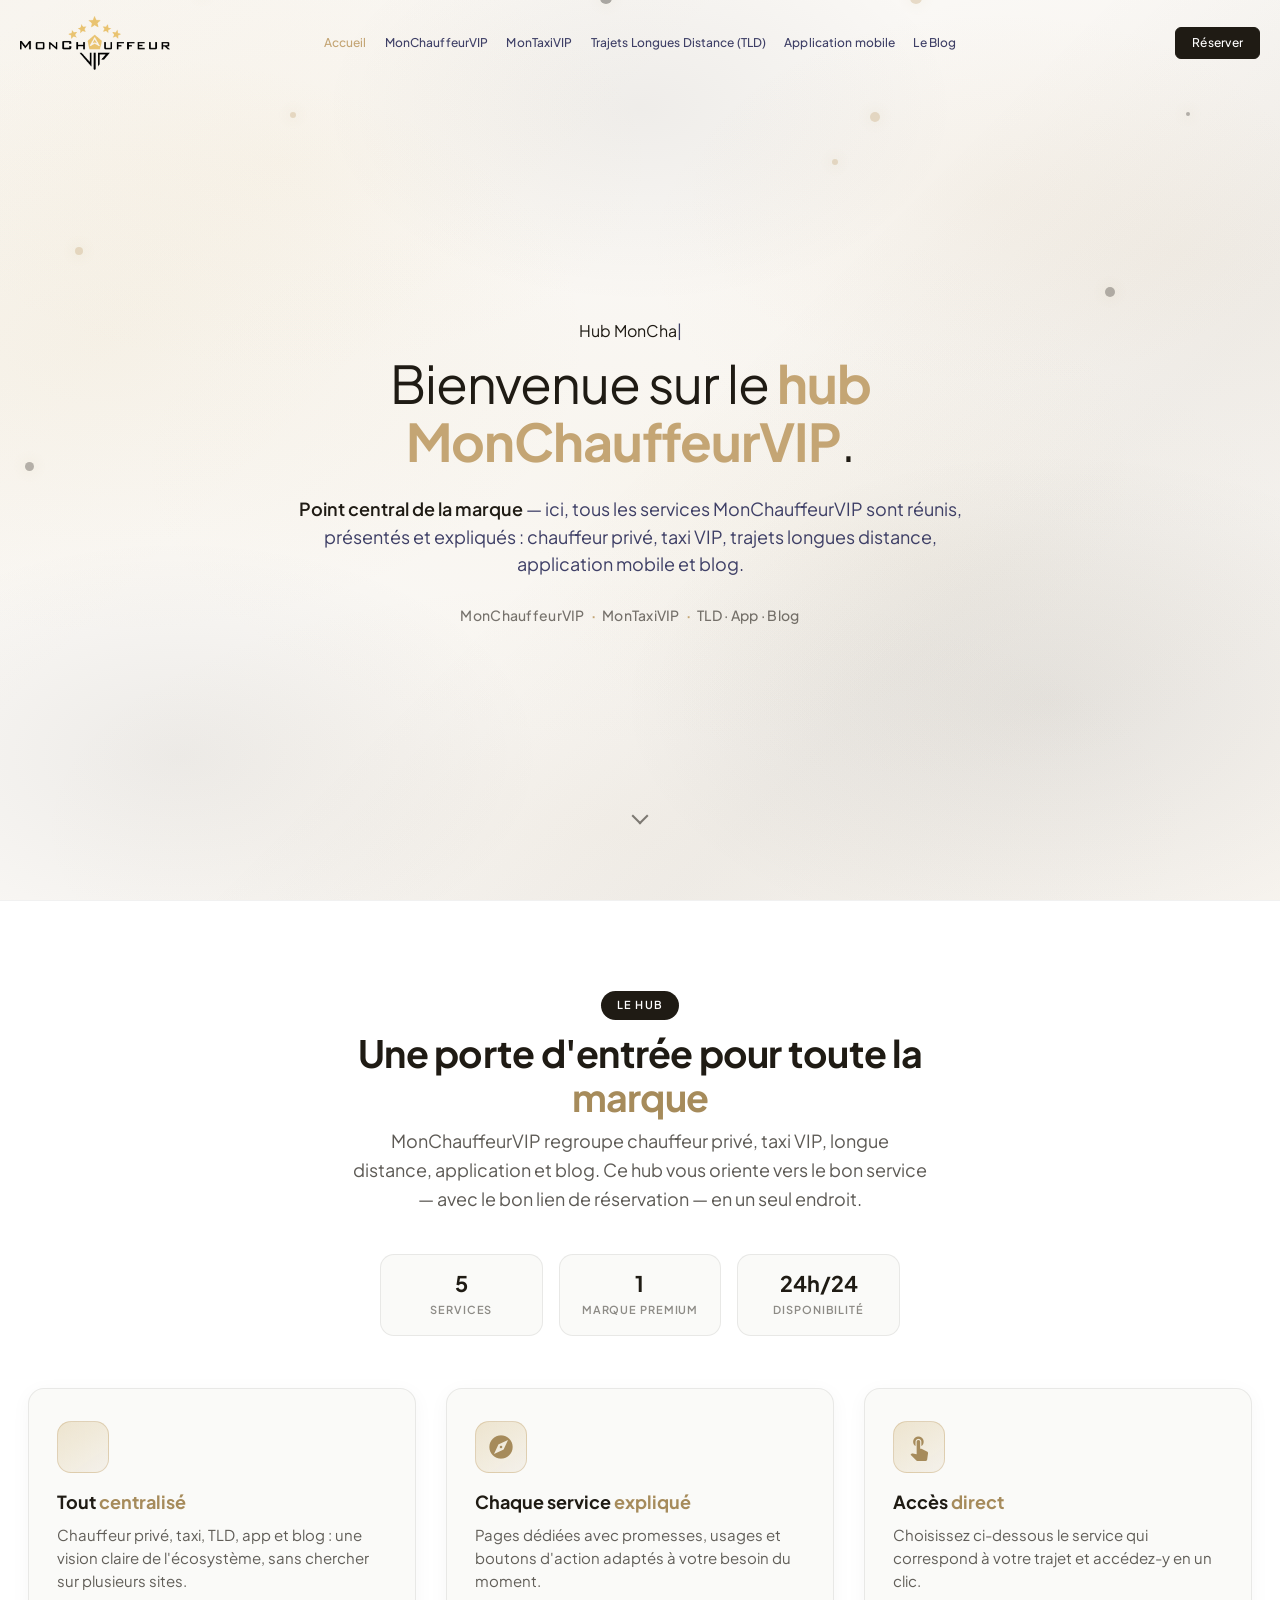
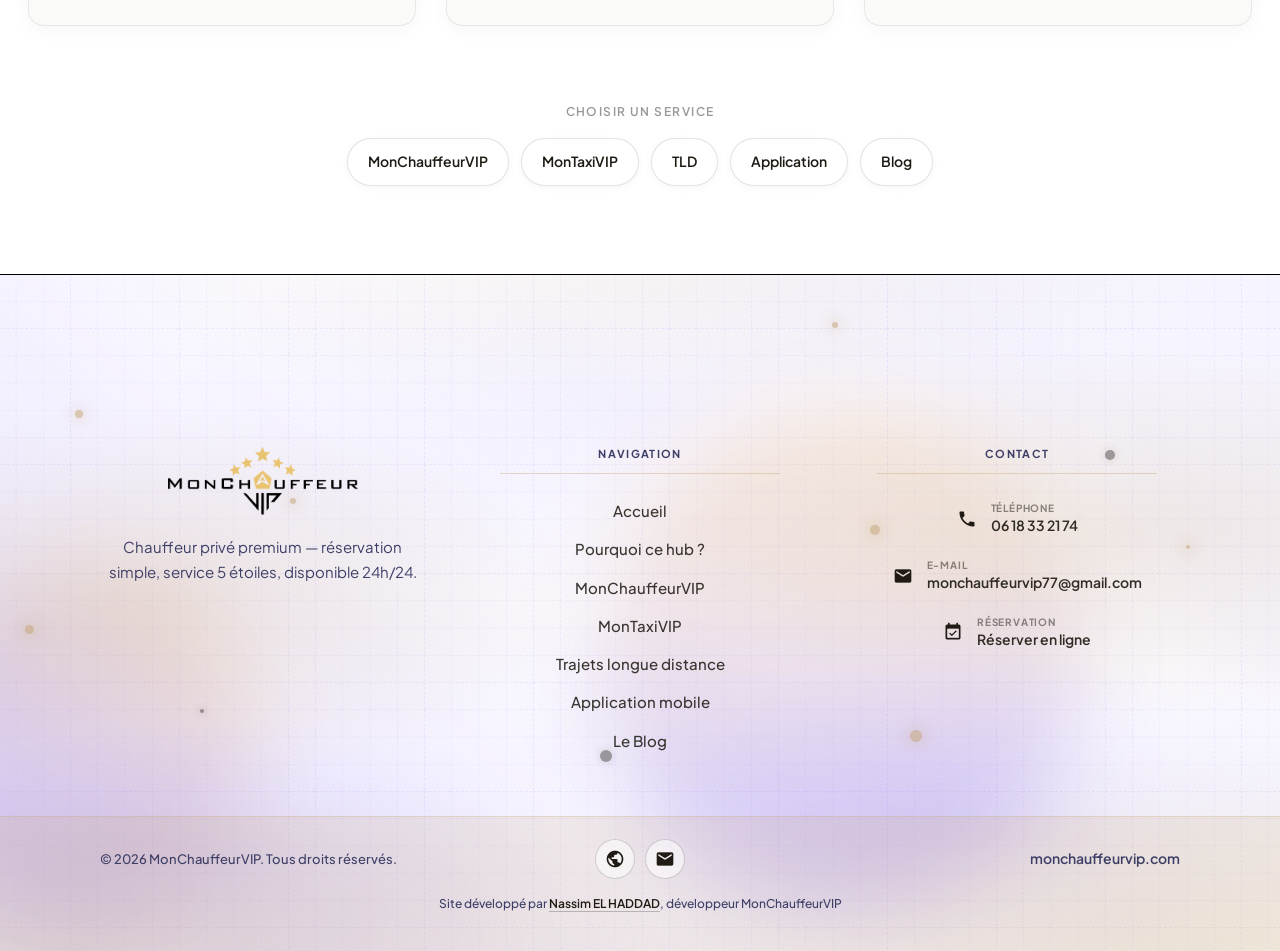
==== commit 2fb82ef9: "Update index.html and styles for Hub MonChauffeurVIP - Revised meta description and title for better" ====
--- a/index.html
+++ b/index.html
@@ -1,4 +1,4 @@
-﻿<!DOCTYPE html>
+<!DOCTYPE html>
 <html lang="fr">
 
 <head>
@@ -7,8 +7,8 @@
   <meta http-equiv="X-UA-Compatible" content="IE=edge">
   <meta name="viewport" content="width=device-width, initial-scale=1.0">
   <!-- Meta Description -->
-  <meta name="description" content="MonChauffeurVIP. Réservez votre chauffeur privé premium en quelques clics. Service VIP, véhicules haut de gamme, disponible sur iOS et Android.">
-  <title>MonChauffeurVIP App Mobile | Réservez votre chauffeur privé premium</title>
+  <meta name="description" content="Hub MonChauffeurVIP — point central pour découvrir et accéder à tous les services de la marque : chauffeur privé, taxi VIP, trajets longues distance, application mobile et blog.">
+  <title>Hub MonChauffeurVIP | Tous les services centralisés</title>
 
   <!-- Owl-Carosal-Style-link -->
   <link rel="stylesheet" href="css/owl.carousel.min.css">
@@ -21,6 +21,7 @@
   <!-- Responsive-Style-link -->
   <link rel="stylesheet" href="css/responsive.css">
   <link rel="stylesheet" href="css/mcv-brand.css">
+  <link rel="stylesheet" href="css/mcv-responsive.css">
   <!-- Favicon -->
   <link rel="icon" href="images/favicon-32.png" type="image/png" sizes="32x32">
   <link rel="apple-touch-icon" href="images/favicon.png" sizes="180x180">
@@ -33,7 +34,7 @@
   
 </head>
 
-<body class="mcv-landing">
+<body class="mcv-landing mcv-page-hub">
 
   <!-- Page-wrapper-Start -->
   <div class="page_wrapper">
@@ -50,8 +51,8 @@
       	<!-- navigation bar -->
        <nav class="navbar navbar-expand-lg mcv-navbar">
         <!-- logo  -->
-        <a class="navbar-brand mcv-scroll-link" href="#mcv-hero">
-          <img src="images/logo%20header.png" alt="MonChauffeurVIP">
+        <a class="navbar-brand mcv-scroll-link mcv-brand-logo" href="#mcv-hero">
+          <img class="mcv-brand-logo__img" src="images/logo%20header.png" alt="MonChauffeurVIP — Hub" width="220" height="56">
         </a>
 
         <button class="navbar-toggler" type="button" data-toggle="collapse" data-target="#navbarSupportedContent"
@@ -70,22 +71,22 @@
               <a class="nav-link mcv-scroll-link" href="#mcv-hero">Accueil</a>
             </li>
             <li class="nav-item">
-              <a class="nav-link mcv-scroll-link" href="#mcv-best-features">MonChauffeurVIP</a>
-            </li>
-            <li class="nav-item">
-              <a class="nav-link mcv-scroll-link" href="#mcv-about">MonTaxiVIP</a>
-            </li>
-
-            <li class="nav-item">
-              <a class="nav-link" href="https://blog.monchauffeurvip.com" target="_blank" rel="noopener noreferrer">Trajets Longues Distance (TLD)</a>
-            </li>
-
-            <li class="nav-item">
-              <a class="nav-link mcv-scroll-link" href="#contact">L'application Mobile</a>
-            </li>
-
-            <li class="nav-item">
-              <a class="nav-link" href="https://monchauffeurvip.com" target="_blank" rel="noopener noreferrer">Le Blog</a>
+              <a class="nav-link" href="monchauffeurvip.html">MonChauffeurVIP</a>
+            </li>
+            <li class="nav-item">
+              <a class="nav-link" href="montaxivip.html">MonTaxiVIP</a>
+            </li>
+
+            <li class="nav-item">
+              <a class="nav-link" href="tld.html"><span class="mcv-nav-label-long">Trajets Longues Distance (TLD)</span><span class="mcv-nav-label-short">TLD</span></a>
+            </li>
+
+            <li class="nav-item">
+              <a class="nav-link" href="application-mobile.html"><span class="mcv-nav-label-long">Application mobile</span><span class="mcv-nav-label-short">App</span></a>
+            </li>
+
+            <li class="nav-item">
+              <a class="nav-link" href="blog.html">Le Blog</a>
             </li>
 
             <li class="nav-item d-lg-none">
@@ -103,7 +104,7 @@
     </header>
 
     <!-- Banner-Section-Start -->
-    <section id="mcv-hero" class="banner_section banner_section--fullscreen">
+    <section id="mcv-hero" class="banner_section banner_section--fullscreen mcv-hero--hub">
 
       <!-- animated dots -->
       <div class="dotes_anim_bloack">
@@ -123,1327 +124,99 @@
       <div class="container">
 
         <!-- row start -->
-        <div class="row mcv-hero-row justify-content-center">
-
-          <div class="col-lg-6 col-md-12"  data-aos="fade-right" data-aos-duration="1500">
+        <div class="row mcv-hero-row mcv-hero-row--hub justify-content-center">
+
+          <div class="col-lg-10 col-xl-9 col-md-12" data-aos="fade-up" data-aos-duration="1500">
           	<!-- banner text -->
-            <div class="banner_text mcv-hero-content">
+            <div class="banner_text mcv-hero-content mcv-hero-content--hub">
 
               <div class="type-wrap">
                 <span id="typed" style="white-space:pre;" class="typed"></span>
               </div>
 
-              <h1>Votre <span>chauffeur privé VIP</span> à portée de main.</h1>
-              <p><span class="mcv-hero-lead">Réservez gratuitement</span> votre chauffeur premium en quelques clics : véhicules haut de gamme, chauffeurs professionnels et service 5 étoiles, où que vous soyez.</p>
-
-              <ul class="app_btn mcv-hero-stores">
-                <li>
-                  <a class="mcv-store-badge" href="https://apps.apple.com/fr/app/monchauffeurvip/id6756851845" target="_blank" rel="noopener noreferrer" aria-label="Télécharger dans l'App Store">
-                    <span class="mcv-store-badge__icon" aria-hidden="true">
-                      <svg width="22" height="26" viewBox="0 0 22 26" fill="currentColor" xmlns="http://www.w3.org/2000/svg"><path d="M18.7 13.8c-.03-3.17 2.59-4.69 2.7-4.75-1.47-2.15-3.76-2.44-4.57-2.48-1.95-.2-3.8 1.15-4.78 1.15-.99 0-2.5-1.12-4.1-.99-2.11.13-4.05 1.23-5.14 3.12-2.19 3.8-.56 9.43 1.57 12.52 1.04 1.5 2.28 3.18 3.91 3.12 1.57-.06 2.16-1.01 4.06-1.01 1.9 0 2.43 1.01 4.09.98 1.69-.03 2.76-1.53 3.78-3.04 1.19-1.74 1.68-3.43 1.71-3.51-.04-.02-3.28-1.26-3.31-5.01zM15.3 4.2c.87-1.05 1.45-2.51 1.29-3.97-1.25.05-2.76.83-3.66 1.87-.8.93-1.5 2.43-1.31 3.86 1.39.11 2.8-.71 3.68-1.76z"/></svg>
-                    </span>
-                    <span class="mcv-store-badge__text">
-                      <span class="mcv-store-badge__line">Télécharger dans l'</span>
-                      <span class="mcv-store-badge__brand">App Store</span>
-                    </span>
-                  </a>
-                </li>
-                <li>
-                  <a class="mcv-store-badge" href="#" aria-label="Disponible sur Google Play">
-                    <span class="mcv-store-badge__icon mcv-store-badge__icon--play" aria-hidden="true">
-                      <img src="images/google-play-store-logo-main-icon.png" alt="" width="34" height="34" class="mcv-store-badge__play-logo">
-                    </span>
-                    <span class="mcv-store-badge__text">
-                      <span class="mcv-store-badge__line">Disponible sur</span>
-                      <span class="mcv-store-badge__brand">Google Play</span>
-                    </span>
-                  </a>
-                </li>
-              </ul>
+              <h1>Bienvenue sur le <span>hub MonChauffeurVIP</span>.</h1>
+              <p><span class="mcv-hero-lead">Point central de la marque</span> — ici, tous les services MonChauffeurVIP sont réunis, présentés et expliqués : chauffeur privé, taxi VIP, trajets longues distance, application mobile et blog.</p>
 
               <p class="mcv-hero-trust-line">
-                <span>Ponctualité</span>
+                <span>MonChauffeurVIP</span>
                 <span class="mcv-hero-trust-line__dot" aria-hidden="true">·</span>
-                <span>Disponibilité</span>
+                <span>MonTaxiVIP</span>
                 <span class="mcv-hero-trust-line__dot" aria-hidden="true">·</span>
-                <span>Fiabilité</span>
+                <span>TLD · App · Blog</span>
               </p>
             </div>
 
           </div>
 
-          <!-- banner images start -->
-          <div class="col-lg-6 col-md-12"  data-aos="fade-in" data-aos-duration="1500">
-            <div class="banner_shape_images banner_app_preview mcv-hero-visual">
-              <div class="mcv-hero-visual__glow" aria-hidden="true"></div>
-              <div class="hero_image_1">
-                <img src="images/img_hero_nouvelle.png" class="moving_position_animatin" alt="Capture d'écran de l'application MonChauffeurVIP">
-              </div>
-              <a href="https://share.google/GGSSktTO4SmIzMHUB" class="hero_image_2 mcv-hero-float-card" target="_blank" rel="noopener noreferrer" aria-label="Voir plus de 500 avis sur Google">
-                <div class="mcv-hero-float-card__inner">
-                  <div class="mcv-hero-float-card__rating">
-                    <span class="mcv-hero-float-card__stars" aria-hidden="true">★★★★★</span>
-                    <strong>5/5</strong>
-                  </div>
-                  <span class="mcv-hero-float-card__label">
-                    +500 avis
-                    <span class="mcv-hero-float-card__arrow" aria-hidden="true"></span>
-                  </span>
-                </div>
-              </a>
-            </div>
-          </div>
-          <!-- banner images end -->
-
         </div>
         <!-- row end -->
 
       </div>
       <!-- container end -->
 
-      <a href="#mcv-features" class="mcv-hero-scroll" aria-label="Aller à la section suivante">
+      <a href="#mcv-hub-why" class="mcv-hero-scroll" aria-label="Aller à la section Pourquoi ce hub">
         <span class="mcv-hero-scroll__icon" aria-hidden="true"></span>
       </a>
     </section>
     <!-- Banner-Section-end -->
 
-    <!--Best Features-->
-    <section id="mcv-features" class="row_am whychoose_section mcv-features-section">
-
-      <div class="dotes_anim_bloack mcv-features-dots" aria-hidden="true">
-        <div class="dots dotes_2"></div>
-        <div class="dots dotes_5"></div>
-        <div class="dots dotes_8"></div>
-        <div class="dots dotes_10"></div>
-      </div>
-
-      <!-- element start -->
-      <div class="element">
-        <span class="element1"> <img src="images/element1.png" alt="image" > </span>
-        <span class="element2"> <img src="images/element2.png" alt="image" > </span>
-      </div>
-      <!-- element end -->
-
-      <div class="inner_sec">
-            <!--  container  -->
-       		 <div class="container">
-              <!--  heading  -->
-       		 	  <div class="section_title top_content mcv-features-heading" data-aos="fade-up" data-aos-duration="1500" data-aos-delay="300">
-              <span class="title_badge mcv-features-badge mb-1">Nos atouts</span>
-    					<h2>Pourquoi choisir <span>MonChauffeurVIP</span>&nbsp;?</h2>
-    					<p>Créez votre compte en un instant, réservez vos courses intuitivement et profitez d'un service premium irréprochable.</p>
-    			     </div>		    		
-      		    <!-- row start -->
-              <div class="row whychoose_dh">
-              		  <!-- left colom -->
-                		<div class="col-lg-6">
-
-                      <!--  box 1  -->
-                			<div class="whychoose_box">
-    	            			<div class="choose_icon"><span class="material-icons mcv-icon mcv-icon--atout" aria-hidden="true">person_add</span></div>
-    	            			<div class="choose_text">
-    	            				<h6>Création de compte très <span>simple</span></h6>
-    	            				<p>Inscrivez-vous en quelques étapes : vos coordonnées, et vous êtes prêt à réserver votre premier chauffeur premium.</p>
-    	            			</div>
-                			</div>
-
-                      <!--  box 2  -->
-                			<div class="whychoose_box">
-    	            			<div class="choose_icon"><span class="material-icons mcv-icon mcv-icon--atout" aria-hidden="true">route</span></div>
-    	            			<div class="choose_text">
-    	            				<h6>Réservation de courses <span>intuitive</span></h6>
-    	            				<p>Indiquez votre trajet, choisissez votre véhicule et confirmez en toute simplicité. Une interface claire pensée pour gagner du temps.</p>
-    	            			</div>
-                			</div>
-
-                      <!--  box 3  -->
-                			<div class="whychoose_box">
-    	            			<div class="choose_icon"><span class="material-icons mcv-icon mcv-icon--atout" aria-hidden="true">workspace_premium</span></div>
-    	            			<div class="choose_text">
-    	            				<h6>Service <span>premium</span> irréprochable</h6>
-    	            				<p>Chauffeurs professionnels, véhicules haut de gamme et attention portée à chaque détail pour une expérience VIP à la hauteur de vos attentes.</p>
-    	            			</div>
-                			</div>
-                		</div>
-
-                     <!-- right colom -->
-                		<div class="col-lg-6">
-                			<div class="mcv-features-visual-col">
-                				<div class="choose_img mcv-features-visual">
-                      <div class="mcv-features-visual__glow" aria-hidden="true"></div>
-                      <img src="images/img%20nos%20atouts.png" class="mcv-features-screen moving_position_animatin" alt="Écran de confirmation de réservation dans l'application MonChauffeurVIP">
-                    </div>
-                			</div>
-                		</div>
-              </div>
-          </div>		
-    	</div>
-
-      <a href="#mcv-best-features" class="mcv-hero-scroll" aria-label="Aller à la section suivante">
-        <span class="mcv-hero-scroll__icon" aria-hidden="true"></span>
-      </a>
-    </section>		
-    <!--end-->
-
-    <!-- Best-feature-Section-Start -->
-    <section id="mcv-best-features" class="row_am service_section best_features mcv-best-features-section">
-      <div class="inner_sec">
-      <!-- container start -->
+
+    <section id="mcv-hub-why" class="mcv-hub-why-section row_am section_inner_padding" aria-labelledby="mcv-hub-why-title">
       <div class="container">
-
-          <!-- title -->
-          <div class="section_title mcv-best-features-heading" data-aos="fade-up" data-aos-duration="1500" data-aos-delay="300">
-              <span class="title_badge mcv-best-features-badge mb-1">Fonctionnalités</span>
-              <h2>L'application pensée pour vos <span>trajets VIP</span></h2>
-              <p>Réservez, suivez et gérez vos courses premium depuis votre smartphone, une expérience fluide, du départ à l'arrivée.</p>
-          </div>
-
-          <!-- row start -->
-          <div class="row service_blocks">
-
-            <!-- colom -->
-            <div class="col-lg-1 col-md-12"></div>	
-
-            <!-- left colom -->
-            <div class="col-lg-5 col-md-12">
-              <div class="service_text" data-aos="fade-up" data-aos-duration="1500">
-
-                <span class="section_icon"><span class="material-icons mcv-icon mcv-icon--bf" aria-hidden="true">directions_car</span></span>
-
-                <h4>Réservez votre <span>chauffeur</span> en quelques secondes</h4>
-
-                <p>Saisissez départ et destination, choisissez votre véhicule (berline, van…) et confirmez votre course. Une interface claire pour réserver sans perdre de temps.</p>
-                
-
-              </div>
-            </div>
-
-            <!-- right colom -->
-            <div class="col-lg-6 col-md-12">
-              <div class="img mcv-bf1-visual" data-aos="fade-up" data-aos-duration="1500">
-                <div class="mcv-phone-mockup mcv-phone-mockup--bf1 mcv-phone-mockup--bf1-dual moving_position_animatin">
-                  <img src="images/mcv-screen-onboarding.png" class="mcv-phone-mockup__screen mcv-phone-mockup__screen--bf1-a" alt="Écran d'accueil MonChauffeurVIP — onboarding">
-                  <img src="images/mcv-screen-signup.png" class="mcv-phone-mockup__screen mcv-phone-mockup__screen--bf1-b" alt="Écran de création de compte MonChauffeurVIP">
-                </div>
-              </div>
-            </div>
-          </div>
-
-          <!-- row start -->
-          <div class="row service_blocks flex-row-reverse">
-
-            <div class="col-lg-5 col-md-12">
-              <div class="service_text right_side" data-aos="fade-up" data-aos-duration="500">
-                <span class="section_icon"><span class="material-icons mcv-icon mcv-icon--bf" aria-hidden="true">receipt_long</span></span>
-                <h4>Historique &amp; <span>facturation</span> centralisés</h4>
-                <p>Retrouvez vos courses passées, vos reçus et consultez l'historique de vos devis enregistrés. Gardez une trace claire de vos déplacements professionnels ou personnels.</p>
-              </div>
-            </div>
-
-            <div class="col-lg-6 col-md-12">
-              <div class="img mcv-bf3-visual" data-aos="fade-up" data-aos-duration="1500">
-                <div class="mcv-phone-mockup mcv-phone-mockup--bf3 mcv-phone-mockup--bf3-dual moving_position_animatin">
-                  <img src="images/mcv-screen-trajets.png" class="mcv-phone-mockup__screen mcv-phone-mockup__screen--bf3-a" alt="Historique de vos trajets dans l'application MonChauffeurVIP">
-                  <img src="images/mcv-screen-devis.png" class="mcv-phone-mockup__screen mcv-phone-mockup__screen--bf3-b" alt="Historique des devis enregistrés dans l'application MonChauffeurVIP">
-                </div>
-              </div>
-            </div>
-
-          </div>
-          <!-- row end -->
-
-
-          <!-- themes -->
-          <div class="row service_blocks flex-row-reverse mcv-bf-row-themes">
-            <div class="col-lg-6 col-md-12">
-              <div class="service_text right_side" data-aos="fade-up" data-aos-duration="1500">
-                <span class="section_icon"><span class="material-icons mcv-icon mcv-icon--bf" aria-hidden="true">palette</span></span>
-                <h4>Trois <span>thèmes</span> selon vos préférences</h4>
-                <p>Passez du mode clair au mode sombre, ou optez pour le noir &amp; blanc : l'application s'adapte à votre confort visuel, de jour comme de nuit.</p>
-              </div>
-            </div>
-            <div class="col-lg-6 col-md-12">
-              <div class="img mcv-bf-themes-visual" data-aos="fade-up" data-aos-duration="1500">
-                <div class="mcv-theme-panel" data-mcv-theme-panel>
-                  <div id="mcv-theme-preview" class="mcv-theme-preview mcv-theme-preview--light" aria-live="polite">
-                    <div class="mcv-theme-preview__device">
-                      <img src="images/mcv-theme-clair.png" class="mcv-theme-preview__screen" alt="Aperçu du thème clair dans l'application MonChauffeurVIP">
-                    </div>
-                    <p class="mcv-theme-preview__label">Clair</p>
-                  </div>
-                  <div class="mcv-theme-picker" role="tablist" aria-label="Choisir un thème d'affichage">
-                    <button type="button" class="mcv-theme-card mcv-theme-card--light is-active" role="tab" data-mcv-theme="light" data-screen-src="images/mcv-theme-clair.png" aria-selected="true" aria-controls="mcv-theme-preview">
-                      <span class="mcv-theme-card__thumb">
-                        <img src="images/mcv-theme-clair.png" class="mcv-theme-card__screen" alt="">
-                      </span>
-                      <span class="mcv-theme-card__label">Clair</span>
-                    </button>
-                    <button type="button" class="mcv-theme-card mcv-theme-card--dark" role="tab" data-mcv-theme="dark" data-screen-src="images/mcv-theme-sombre.png" aria-selected="false" aria-controls="mcv-theme-preview">
-                      <span class="mcv-theme-card__thumb">
-                        <img src="images/mcv-theme-sombre.png" class="mcv-theme-card__screen" alt="">
-                      </span>
-                      <span class="mcv-theme-card__label">Sombre</span>
-                    </button>
-                    <button type="button" class="mcv-theme-card mcv-theme-card--bw" role="tab" data-mcv-theme="bw" data-screen-src="images/mcv-theme-bw.png" aria-selected="false" aria-controls="mcv-theme-preview">
-                      <span class="mcv-theme-card__thumb">
-                        <img src="images/mcv-theme-bw.png" class="mcv-theme-card__screen" alt="">
-                      </span>
-                      <span class="mcv-theme-card__label">Noir &amp; blanc</span>
-                    </button>
-                  </div>
-                </div>
-
-              </div>
-            </div>
-          </div>
-
-          <!-- profil international -->
-          <div class="row service_blocks mcv-bf-row-intl">
-            <div class="col-lg-1 col-md-12"></div>
-            <div class="col-lg-5 col-md-12">
-              <div class="service_text" data-aos="fade-up" data-aos-duration="1500">
-                <span class="section_icon"><span class="material-icons mcv-icon mcv-icon--bf" aria-hidden="true">language</span></span>
-                <h4>Profil <span>international</span> &amp; langues</h4>
-                <p>Voyagez sereinement : changez la langue de l'application en un geste (français, anglais et plus) et gérez votre profil où que vous soyez dans le monde.</p>
-              </div>
-            </div>
-            <div class="col-lg-6 col-md-12">
-              <div class="img mcv-bf-intl-visual" data-aos="fade-up" data-aos-duration="1500">
-                <div class="mcv-intl-panel" data-mcv-intl-panel>
-                  <div class="mcv-intl-preview" aria-live="polite">
-                    <img id="mcv-intl-screen" src="images/mcv-screen-international-fr.png" class="mcv-bf-intl-screen moving_position_animatin" alt="Paramètres de l'application MonChauffeurVIP en français">
-                  </div>
-                  <div class="mcv-intl-lang-toggle" role="tablist" aria-label="Langue de l'aperçu">
-                    <button type="button" class="mcv-intl-lang-btn is-active" role="tab" data-mcv-lang="fr" data-screen-src="images/mcv-screen-international-fr.png" data-screen-alt="Paramètres de l'application MonChauffeurVIP en français" aria-selected="true" aria-controls="mcv-intl-screen">Français</button>
-                    <button type="button" class="mcv-intl-lang-btn" role="tab" data-mcv-lang="en" data-screen-src="images/mcv-screen-international-en.png" data-screen-alt="Paramètres de l'application MonChauffeurVIP en anglais" aria-selected="false" aria-controls="mcv-intl-screen">Anglais</button>
-                  </div>
-                </div>
-              </div>
-            </div>
-          </div>
-
-          <p class="mcv-bf-confirmation-note" data-aos="fade-up" data-aos-duration="1200">Une fois votre réservation effectuée, votre chauffeur vous contactera pour <span>confirmer la course</span>.</p>
-
-          <!-- download button -->
-          <div class="row app_blocks justify-content-md-center">
-          	<h6>Téléchargez l'application pour réserver</h6>
-		          <ul class="app_btn mcv-hero-stores">
-                <li>
-                  <a class="mcv-store-badge" href="https://apps.apple.com/fr/app/monchauffeurvip/id6756851845" target="_blank" rel="noopener noreferrer" aria-label="Télécharger dans l'App Store">
-                    <span class="mcv-store-badge__icon" aria-hidden="true">
-                      <svg width="22" height="26" viewBox="0 0 22 26" fill="currentColor" xmlns="http://www.w3.org/2000/svg"><path d="M18.7 13.8c-.03-3.17 2.59-4.69 2.7-4.75-1.47-2.15-3.76-2.44-4.57-2.48-1.95-.2-3.8 1.15-4.78 1.15-.99 0-2.5-1.12-4.1-.99-2.11.13-4.05 1.23-5.14 3.12-2.19 3.8-.56 9.43 1.57 12.52 1.04 1.5 2.28 3.18 3.91 3.12 1.57-.06 2.16-1.01 4.06-1.01 1.9 0 2.43 1.01 4.09.98 1.69-.03 2.76-1.53 3.78-3.04 1.19-1.74 1.68-3.43 1.71-3.51-.04-.02-3.28-1.26-3.31-5.01zM15.3 4.2c.87-1.05 1.45-2.51 1.29-3.97-1.25.05-2.76.83-3.66 1.87-.8.93-1.5 2.43-1.31 3.86 1.39.11 2.8-.71 3.68-1.76z"/></svg>
-                    </span>
-                    <span class="mcv-store-badge__text">
-                      <span class="mcv-store-badge__line">Télécharger dans l'</span>
-                      <span class="mcv-store-badge__brand">App Store</span>
-                    </span>
-                  </a>
-                </li>
-                <li>
-                  <a class="mcv-store-badge" href="#" aria-label="Disponible sur Google Play">
-                    <span class="mcv-store-badge__icon mcv-store-badge__icon--play" aria-hidden="true">
-                      <img src="images/google-play-store-logo-main-icon.png" alt="" width="34" height="34" class="mcv-store-badge__play-logo">
-                    </span>
-                    <span class="mcv-store-badge__text">
-                      <span class="mcv-store-badge__line">Disponible sur</span>
-                      <span class="mcv-store-badge__brand">Google Play</span>
-                    </span>
-                  </a>
-                </li>
-              </ul>
-          </div>
-
-        </div>
-
-      </div>
-      <!-- container end -->
-    </section>
-    <!-- two-colom-Section-end -->
-    
-    <!-- how it work-Start -->
-    <section id="mcv-how-it-works" class="row_am howwork_section mcv-howwork-section">   
-
-      <!-- animated dots -->
-      <div class="dotes_anim_bloack mcv-howwork-dots" aria-hidden="true">
-        <div class="dots dotes_1"></div>
-        <div class="dots dotes_2"></div>
-        <div class="dots dotes_3"></div>
-        <div class="dots dotes_4"></div>
-        <div class="dots dotes_5"></div>
-        <div class="dots dotes_6"></div>
-        <div class="dots dotes_7"></div>
-        <div class="dots dotes_8"></div>
-        <div class="dots dotes_9"></div>
-        <div class="dots dotes_10"></div>
-      </div>
-
-      <div class="inner_sec">
-	      <!-- container start -->
-	      <div class="container">
-          <!-- heading -->
-	      	<div class="section_title mcv-howwork-heading aos-init aos-animate" data-aos="fade-up" data-aos-duration="1000" data-aos-delay="100">
-              <span class="title_badge mcv-howwork-badge mb-1">Comment ça marche</span>
-              <h2>Votre chauffeur en <span>3 étapes simples</span></h2>
-              <p>Téléchargez l'application, réservez votre course et laissez-vous accompagner par un chauffeur premium.</p>
-          </div>
-          <!--row-start-->
-          	<div class="row work_blocks">
-              <!-- colom   -->
-          		<div class="col-lg-4 col-md-12">
-          			<div class="work_box">
-          				<div class="work_title">
-          					<h6>Téléchargez l'app <br> et inscrivez-vous</h6>
-          					<span class="material-icons mcv-icon mcv-icon--work work_icon" aria-hidden="true">get_app</span>
-          				</div>
-          				<div class="work_text">
-          					<p>Installez MonChauffeurVIP sur iOS ou Android et créez votre compte en quelques instants.</p>
-          				</div>
-          				<div class="work_step"><div class="step-box">01</div></div>
-          			</div>
-          		</div>
-
-              <!-- colom   -->
-          		<div class="col-lg-4 col-md-12">
-          			<div class="work_box">
-          				<div class="work_title">
-          					<h6>Réservez votre <br> course</h6>
-          					<span class="material-icons mcv-icon mcv-icon--work work_icon" aria-hidden="true">event_available</span>
-          				</div>
-          				<div class="work_text">
-          					<p>Indiquez votre trajet, choisissez votre véhicule et validez votre réservation en toute simplicité.</p>
-          				</div>
-          				<div class="work_step"><div class="step-box">02</div></div>
-          			</div>
-          		</div>
-
-              <!-- colom   -->
-          		<div class="col-lg-4 col-md-12">
-          			<div class="work_box">
-          				<div class="work_title">
-          					<h6>Votre chauffeur <br> vous accompagne</h6>
-          					<span class="material-icons mcv-icon mcv-icon--work work_icon" aria-hidden="true">verified_user</span>
-          				</div>
-          				<div class="work_text">
-          					<p>Après confirmation, votre chauffeur vous contacte puis assure votre trajet avec un service premium.</p>
-          				</div>
-          				<div class="work_step"><div class="step-box">03</div></div>
-          			</div>
-          		</div>
-
-          	</div>
-
-          <!--end-->
-	      </div>		
-      </div>
-
-      <a href="#mcv-about" class="mcv-hero-scroll" aria-label="Aller à la section À propos">
-        <span class="mcv-hero-scroll__icon" aria-hidden="true"></span>
-      </a>
-     </section>  	
-    
-    <!-- À propos -->
-    <section id="mcv-about" class="row_am elevate_growth_section section_inner_padding mcv-about-section"> 
-
-      <!-- element start -->
-      <div class="element">
-        <span class="element1"> <img src="images/element1.png" alt="image" > </span>
-        <span class="element2"> <img src="images/element2.png" alt="image" > </span>
-      </div>
-      <!-- element end -->
-
-      <div class="inner_sec">
-	      <!-- container start -->
-	      <div class="container">
-	      	<!--row-start-->
-	      	<div class="row growth_title ">
-	      	<div class="col-md-6">
-            <!-- heading   -->
-	      		<div class="section_title aos-init aos-animate" data-aos="fade-up" data-aos-duration="1000" data-aos-delay="100">
-              	<span class="title_badge mcv-about-badge mb-1">À propos</span>
-              	<h2>L'excellence du <span>transport privé</span> depuis 2015</h2>
-         	 	</div>
-
-	      	 </div>	
-
-           <!-- paragraph   -->
-	      	 <div class="col-md-6">
-	      	 	<div class="growth_title_text mcv-about-intro" data-aos="fade-up" data-aos-duration="1000" data-aos-delay="100">
-	      	 		<p><a href="https://monchauffeurvip.com" target="_blank" rel="noopener noreferrer">MonChauffeurVIP</a> est une société de transport privé fondée en 2015, spécialisée dans les services VTC et taxi premium en Île-de-France et dans toute la France. Forte de plusieurs années d'expérience, l'entreprise propose une expérience de transport haut de gamme alliant confort, ponctualité et discrétion, avec des chauffeurs professionnels disponibles 24h/24 et 7j/7 pour les transferts aéroports, gares, déplacements d'affaires et événements privés.</p>
-	      	 	</div>
-	      	 </div>	
-	      	
-          </div>
-
-            <!-- image   -->
-          	<div class="row growth_img">
-          		<div class="col-md-12">
-                <a href="https://monchauffeurvip.com" class="mcv-about-site-link" target="_blank" rel="noopener noreferrer" aria-label="Voir le site MonChauffeurVIP">
-                  <img src="images/about-site-screen.png" alt="Aperçu du site MonChauffeurVIP">
-                  <span class="mcv-about-site-link__overlay">Voir le site</span>
-                </a>
-          		</div>
-          	</div>
-
-            <!-- usp numbers   -->
-          	<div class="row growth_usp mcv-about-stats">
-          	   <ul class="growth_static" id="counter">
-
-                <div class="col-sm-4 ">
-                  <!-- box 1   -->
-                  <li>
-                    <div class="counter_box">	
-  	                  <div class="icon">
-  	                    <span class="material-icons mcv-icon mcv-icon--stat" aria-hidden="true">history</span>
-  	                  </div>
-  	                  <div class="text">
-  	                    <p><span class="counter-value" data-count="11">11</span><span>+</span></p>
-  	                    <p>Années d'expérience</p>
-  	                  </div>
-  	                 </div>
-                  </li>
-                </div>
-
-                <div class="col-sm-4">
-                  <!-- box 2   -->
-                  <li>
-                   <div class="counter_box">
-                    <div class="icon">
-                      <span class="material-icons mcv-icon mcv-icon--stat" aria-hidden="true">schedule</span>
-                    </div>
-                    <div class="text">
-                      <p><span class="counter-value" data-count="24">24</span><span>h/24</span></p>
-                      <p>Service disponible</p>
-                    </div>
-                    </div> 
-                  </li>
-                </div>
-
-                <div class="col-sm-4">
-                  <!-- box 3   -->
-                  <li>
-                   <div class="counter_box">	
-                    <div class="icon">
-                      <span class="material-icons mcv-icon mcv-icon--stat" aria-hidden="true">verified_user</span>
-                    </div>
-                    <div class="text">
-                      <p><span class="counter-value" data-count="100">100</span><span>%</span></p>
-                      <p>Chauffeurs professionnels</p>
-                    </div>
-                    </div> 
-                  </li>
-                </div>
-
-               </ul>
-          	</div>
-
-          	</div>
-          <!--end-->
-          </div>
-     </section>     		
-    
-    <!-- Two Colom Section Start -->
-    <section id="mcv-services" class="row_am two_colom_section mcv-two-col-section">
-      <!-- container -->
-      <div class="container">
-        <!-- row -->
-        <div class="row service_blocks customer_payment">
-			   <!-- 6 colom -->
-          <div class="col-lg-6 col-md-12">
-            <div class="img mcv-payment-visual" data-aos="fade-up" data-aos-duration="1500">
-              <img src="images/mcv-payment-icon.png" class="mcv-payment-visual__icon" alt="Moyens de paiement : carte bancaire et espèces">
-            </div>
-          </div>
-          <!-- 6 colom -->
-          <div class="col-lg-6 col-md-12">
-            <div class="service_text" data-aos="fade-up" data-aos-duration="1500">
-              <!-- sub head -->
-              <div class="title_badge mcv-two-col-badge"> <i class="material-icons">payments</i>
-                <span>Paiement flexible</span>
-              </div>
-
-              <h3>Paiement <span>à votre convenance</span></h3>
-
-              <p>Carte, virement, paiement à distance ou espèces dans le véhicule : choisissez dans l'application.</p>
-
-              <ul class="listing_block mcv-payment-list">
-                <li>
-                  <div class="icon">
-                    <span><i class="material-icons">credit_card</i></span>
-                  </div>
-                  <div class="text">
-                    <h6>Carte bancaire</h6>
-                    <p>Paiement sécurisé dans l'app.</p>
-                  </div>
-                </li>
-                <li>
-                  <div class="icon">
-                    <span><i class="material-icons">payments</i></span>
-                  </div>
-                  <div class="text">
-                    <h6>Espèces</h6>
-                    <p>À régler auprès du chauffeur.</p>
-                  </div>
-                </li>
-                <li>
-                  <div class="icon">
-                    <span><i class="material-icons">account_balance</i></span>
-                  </div>
-                  <div class="text">
-                    <h6>Virement bancaire</h6>
-                    <p>Règlement par virement.</p>
-                  </div>
-                </li>
-                <li>
-                  <div class="icon">
-                    <span><i class="material-icons">phonelink</i></span>
-                  </div>
-                  <div class="text">
-                    <h6>Paiement à distance</h6>
-                    <p>Sans payer à bord du véhicule.</p>
-                  </div>
-                </li>
-              </ul>
-
-            </div>
-          </div>
-        </div>
-
-        <!-- row -->
-        <div class="row service_blocks sb_2">
-			
-          <!-- 6 colom -->
-          <div class="col-lg-6 col-md-12">
-
-            <div class="service_text left_side" data-aos="fade-up" data-aos-duration="1500">
-
-              <!-- sub head -->
-              <div class="title_badge mcv-two-col-badge"><i class="material-icons">tune</i>
-                <span>Réservation sur mesure</span>
-              </div>
-
-              <h3>Personnalisez votre <span>course</span></h3>
-
-              <p>Configurez chaque course dans l'application selon vos besoins.</p>
-
-              <div class="mcv-custom-options" aria-label="Options de personnalisation">
-                <p class="mcv-custom-options__label">À ajuster pour chaque trajet</p>
-                <ul class="mcv-custom-options__grid">
-                  <li class="mcv-custom-option">
-                    <span class="mcv-custom-option__icon" aria-hidden="true">
-                      <i class="material-icons">directions_car</i>
-                    </span>
-                    <div class="mcv-custom-option__body">
-                      <span class="mcv-custom-option__title">Véhicule</span>
-                      <span class="mcv-custom-option__desc">Berline, van, etc.</span>
-                    </div>
-                  </li>
-                  <li class="mcv-custom-option">
-                    <span class="mcv-custom-option__icon" aria-hidden="true">
-                      <i class="material-icons">luggage</i>
-                    </span>
-                    <div class="mcv-custom-option__body">
-                      <span class="mcv-custom-option__title">Bagages</span>
-                      <span class="mcv-custom-option__desc">Nombre à préciser</span>
-                    </div>
-                  </li>
-                  <li class="mcv-custom-option">
-                    <span class="mcv-custom-option__icon" aria-hidden="true">
-                      <i class="material-icons">pets</i>
-                    </span>
-                    <div class="mcv-custom-option__body">
-                      <span class="mcv-custom-option__title">Animaux</span>
-                      <span class="mcv-custom-option__desc">Avec ou sans compagnon</span>
-                    </div>
-                  </li>
-                </ul>
-                <p class="mcv-custom-options__footer">
-                  <i class="material-icons" aria-hidden="true">tune</i>
-                  Et d'autres réglages pour un trajet entièrement sur mesure.
-                </p>
-              </div>
-
-
-            </div>
-          </div>
-
-          <!--  image  -->
-          <div class="col-lg-6 col-md-12">
-            <div class="img mcv-custom-visual" data-aos="fade-up" data-aos-duration="1500">
-              <img src="images/mcv-personnalisation.png" class="mcv-custom-visual__illustration" alt="Personnalisation de votre course dans l'application MonChauffeurVIP">
-            </div>
-          </div>
-
-        </div>
-        
+        <div class="section_title mcv-hub-why-section__intro" data-aos="fade-up" data-aos-duration="1000">
+          <span class="title_badge mcv-hub-why-badge">Le hub</span>
+          <h2 id="mcv-hub-why-title">Une porte d'entrée pour toute la <span>marque</span></h2>
+          <p>MonChauffeurVIP regroupe chauffeur privé, taxi VIP, longue distance, application et blog. Ce hub vous oriente vers le bon service — avec le bon lien de réservation — en un seul endroit.</p>
+        </div>
+
+        <ul class="mcv-hub-why-stats" data-aos="fade-up" data-aos-duration="1000" data-aos-delay="150" aria-label="L'offre MonChauffeurVIP en bref">
+          <li><strong>5</strong><span>Services</span></li>
+          <li><strong>1</strong><span>Marque premium</span></li>
+          <li><strong>24h/24</strong><span>Disponibilité</span></li>
+        </ul>
+
+        <div class="row mcv-hub-why-cards">
+          <div class="col-lg-4 col-md-6" data-aos="fade-up" data-aos-duration="1000" data-aos-delay="100">
+            <article class="mcv-hub-why-card">
+              <span class="mcv-hub-why-card__icon-wrap" aria-hidden="true">
+                <span class="material-icons">hub</span>
+              </span>
+              <h3>Tout <span>centralisé</span></h3>
+              <p>Chauffeur privé, taxi, TLD, app et blog : une vision claire de l'écosystème, sans chercher sur plusieurs sites.</p>
+            </article>
+          </div>
+          <div class="col-lg-4 col-md-6" data-aos="fade-up" data-aos-duration="1000" data-aos-delay="200">
+            <article class="mcv-hub-why-card">
+              <span class="mcv-hub-why-card__icon-wrap" aria-hidden="true">
+                <span class="material-icons">explore</span>
+              </span>
+              <h3>Chaque service <span>expliqué</span></h3>
+              <p>Pages dédiées avec promesses, usages et boutons d'action adaptés à votre besoin du moment.</p>
+            </article>
+          </div>
+          <div class="col-lg-4 col-md-12" data-aos="fade-up" data-aos-duration="1000" data-aos-delay="300">
+            <article class="mcv-hub-why-card">
+              <span class="mcv-hub-why-card__icon-wrap" aria-hidden="true">
+                <span class="material-icons">touch_app</span>
+              </span>
+              <h3>Accès <span>direct</span></h3>
+              <p>Choisissez ci-dessous le service qui correspond à votre trajet et accédez-y en un clic.</p>
+            </article>
+          </div>
+        </div>
+        <div class="mcv-hub-why-services" data-aos="fade-up" data-aos-duration="1000" data-aos-delay="350">
+          <p class="mcv-hub-why-services__label">Choisir un service</p>
+          <nav class="mcv-hub-services-nav" aria-label="Services du hub">
+            <a href="monchauffeurvip.html" class="mcv-hub-services-nav__link">MonChauffeurVIP</a>
+            <a href="montaxivip.html" class="mcv-hub-services-nav__link">MonTaxiVIP</a>
+            <a href="tld.html" class="mcv-hub-services-nav__link">TLD</a>
+            <a href="application-mobile.html" class="mcv-hub-services-nav__link">Application</a>
+            <a href="blog.html" class="mcv-hub-services-nav__link">Blog</a>
+          </nav>
+        </div>
       </div>
     </section>
-    <!-- Two Colom Section End -->
-
-    <!-- Vertical Tab Section -->
-    <section id="mcv-key-notes" class="row_am visitors_leads mcv-keynotes-section">
-      <!-- container -->
-      <div class="container lead_inner">
-      	
-      	<div class="convert_leads">
-          <!--  heading  -->
-          <div class="section_title" data-aos="fade-up" data-aos-duration="1000" data-aos-delay="100">
-          	<span class="title_badge mcv-keynotes-badge mb-1">Points clés</span>
-            <h2>Pourquoi choisir <span>l'application</span>&nbsp;?</h2>
-          </div>
-        </div>
-
-  		  <div class="row">
-          <!-- left links   -->
-  		    <div class="col-md-3">
-  		      <div class="nav flex-column nav-pills" id="v-pills-tab" role="tablist" aria-orientation="vertical">
-  		        <a class="nav-link active" id="v-pills-design-tab" data-toggle="pill" href="#v-pills-design" role="tab" aria-controls="v-pills-design" aria-selected="true">Design&nbsp;&amp;&nbsp;modernité</a>
-  		        <a class="nav-link" id="v-pills-controll-tab" data-toggle="pill" href="#v-pills-controll" role="tab" aria-controls="v-pills-controll" aria-selected="false">Gratuit</a>
-  		        <a class="nav-link" id="v-pills-process-tab" data-toggle="pill" href="#v-pills-process" role="tab" aria-controls="v-pills-process" aria-selected="false">iOS &amp; Android</a>
-  		        <a class="nav-link" id="v-pills-advisor-tab" data-toggle="pill" href="#v-pills-advisor" role="tab" aria-controls="v-pills-advisor" aria-selected="false">Personnalisation</a>
-  		        <a class="nav-link" id="v-pills-secure-tab" data-toggle="pill" href="#v-pills-secure" role="tab" aria-controls="v-pills-secure" aria-selected="false">Sécurité</a>
-  		        <a class="nav-link" id="v-pills-Commission-tab" data-toggle="pill" href="#v-pills-Commission" role="tab" aria-controls="v-pills-Commission" aria-selected="false">Mises à jour</a>
-  		      </div>
-  		    </div>
-  			<!-- /.col -->
-        
-  			<div class="col-md-9">
-  		      <div class="tab-content" id="v-pills-tabContent">
-
-  		        <div class="card tab-pane show active" id="v-pills-design" role="tabpanel" aria-labelledby="v-pills-design-tab">
-  				        <div class="card-header" role="tab" id="v-collapse-heading-design">
-    		             <a data-toggle="collapse" href="#v-collapse-design" data-parent="#v-pills-tabContent" aria-expanded="true" aria-controls="v-collapse-design">
-    		                Design&nbsp;&amp;&nbsp;modernité <div class='card-arrow'></div>
-    		             </a>		             
-  		            </div>
-  		          <div id="v-collapse-design" class="collapse show" role="tabpanel" aria-labelledby="v-collapse-heading-design" data-parent="#v-pills-tabContent">
-  		            <div class="card-body">
-  		            	<div class="row">
-
-  		            	  <div class="col-12">
-  		            	  	<div class="lead_text">
-  		            	  		<h5>Design&nbsp;&amp;&nbsp;modernité</h5>
-  		            	<p>Une interface soignée, épurée et actuelle, pensée pour une utilisation fluide dès le premier écran.</p>
-
-  		            	<ul class="feature_list">
-  			                  <li>
-  			                    <div class="icon">
-  			                      <span><i class="material-icons">check_circle</i></span>
-  			                    </div>
-  			                    <div class="text">
-  			                      <p>Design fin et esthétique, aux couleurs MonChauffeurVIP</p>
-  			                    </div>
-  			                  </li>
-  			                  <li>
-  			                    <div class="icon">
-  			                      <span><i class="material-icons">check_circle</i></span>
-  			                    </div>
-  			                    <div class="text">
-  			                      <p>Interface moderne et intuitive</p>
-  			                    </div>
-  			                  </li>
-  			                  <li>
-  			                    <div class="icon">
-  			                      <span><i class="material-icons">check_circle</i></span>
-  			                    </div>
-  			                    <div class="text">
-  			                      <p>Expérience claire, de l'accueil à la réservation</p>
-  			                    </div>
-  			                  </li>
-  			             </ul>
-
-  			                <div class="btn_block">
-  			                  <a href="#" class="btn light_btn aos-init aos-animate" data-aos="fade-in" data-aos-duration="1500">Get Started</a>
-  			                </div>
-
-  		            	  	</div>
-
-  		            	  </div>
-</div>
-  		            		             
-  		            </div>
-  		          </div>
-  		        </div>
-  						<!-- /.tab-pane -->
-
-  				    <div class="card tab-pane" id="v-pills-controll" role="tabpanel" aria-labelledby="v-pills-controll-tab">
-  							<div class="card-header" role="tab" id="v-collapse-heading-controll">
-  					            <a data-toggle="collapse" href="#v-collapse-controll" aria-expanded="false" aria-controls="v-collapse-controll">
-  					                Gratuit <div class='card-arrow'></div>
-  					            </a>
-  					        </div>
-  		          <div id="v-collapse-controll" class="collapse" role="tabpanel" aria-labelledby="v-collapse-heading-controll" data-parent="#v-pills-tabContent">
-  		          	<div class="card-body">
-  		            	<div class="row">
-  		            	  <div class="col-12">
-  		            	  	<div class="lead_text">
-  		            	  		<h5>Gratuit</h5>
-  		            	<p>Téléchargez MonChauffeurVIP gratuitement et réservez votre chauffeur sans frais d'installation ni d'abonnement.</p>
-  		            	<ul class="feature_list">
-  			                  <li>
-  			                    <div class="icon">
-  			                      <span><i class="material-icons">check_circle</i></span>
-  			                    </div>
-  			                    <div class="text">
-  			                      <p>Application gratuite à télécharger</p>
-  			                    </div>
-  			                  </li>
-  			                  <li>
-  			                    <div class="icon">
-  			                      <span><i class="material-icons">check_circle</i></span>
-  			                    </div>
-  			                    <div class="text">
-  			                      <p>Réservation sans coût caché lié à l'app</p>
-  			                    </div>
-  			                  </li>
-  			                  <li>
-  			                    <div class="icon">
-  			                      <span><i class="material-icons">check_circle</i></span>
-  			                    </div>
-  			                    <div class="text">
-  			                      <p>Accès aux fonctionnalités essentielles de réservation</p>
-  			                    </div>
-  			                  </li>
-  			                </ul>
-  			                <div class="btn_block">
-  			                  <a href="#" class="btn light_btn aos-init aos-animate" data-aos="fade-in" data-aos-duration="1500">Get Started</a>
-  			                </div>	
-  		            	  	</div>	
-  		            	  </div>
-</div>
-  		            		             
-  		            </div>		          
-  		          </div>
-  		        </div>
-  						<!-- /.tab-pane -->
-
-  						<div class="card tab-pane" id="v-pills-process" role="tabpanel" aria-labelledby="v-pills-messages-tab">
-  							<div class="card-header" role="tab" id="v-collapse-heading-process">
-  					            <a data-toggle="collapse" href="#v-collapse-process" aria-expanded="false" aria-controls="v-collapse-process">
-  					                iOS &amp; Android <div class='card-arrow'></div>
-  					            </a>
-  					        </div>
-  		          <div id="v-collapse-process" class="collapse" role="tabpanel" aria-labelledby="v-collapse-heading-process" data-parent="#v-pills-tabContent">
-  		          	<div class="card-body">
-  		            	<div class="row">
-  		            	  <div class="col-12">
-  		            	  	<div class="lead_text">
-  		            	  		<h5>iOS &amp; Android</h5>
-  		            	<p>Une seule application pour réserver votre chauffeur, que vous soyez sur iPhone ou Android.</p>
-  		            	<ul class="feature_list">
-  			                  <li>
-  			                    <div class="icon">
-  			                      <span><i class="material-icons">check_circle</i></span>
-  			                    </div>
-  			                    <div class="text">
-  			                      <p>Même expérience sur iPhone et Android</p>
-  			                    </div>
-  			                  </li>
-  			                  <li>
-  			                    <div class="icon">
-  			                      <span><i class="material-icons">check_circle</i></span>
-  			                    </div>
-  			                    <div class="text">
-  			                      <p>Téléchargement sur l'App Store et Google Play</p>
-  			                    </div>
-  			                  </li>
-  			                  <li>
-  			                    <div class="icon">
-  			                      <span><i class="material-icons">check_circle</i></span>
-  			                    </div>
-  			                    <div class="text">
-  			                      <p>Synchronisation de votre compte et de vos réservations</p>
-  			                    </div>
-  			                  </li>
-  			                </ul>
-  			                <div class="btn_block">
-  			                  <a href="#" class="btn light_btn aos-init aos-animate" data-aos="fade-in" data-aos-duration="1500">Get Started</a>
-  			                </div>	
-  		            	  	</div>	
-  		            	  </div>
-</div>
-  		            		             
-  		            </div>
-  		          </div>
-  		        </div>
-  						<!-- /.tab-pane -->
-  		
-  				    <div class="card tab-pane" id="v-pills-advisor" role="tabpanel" aria-labelledby="v-pills-advisor-tab">
-  							<div class="card-header" role="tab" id="v-collapse-heading-profile">
-  		            <a data-toggle="collapse" href="#v-collapse-advisor" data-parent="#v-pills-tabContent" aria-expanded="false" aria-controls="v-collapse-advisor">
-  		                Personnalisation <div class='card-arrow'></div>
-  		            </a>
-  		          </div>
-
-  		          <div id="v-collapse-advisor" class="collapse" role="tabpanel" aria-labelledby="v-collapse-heading-advisor" data-parent="#v-pills-tabContent">		            
-  		             <div class="card-body">
-  		            	<div class="row">
-  		            	  <div class="col-12">
-  		            	  	<div class="lead_text">
-  		            	  		<h5>Personnalisation</h5>
-  		            	<p>Adaptez l'application à vos préférences visuelles et à votre façon d'utiliser le service au quotidien.</p>
-  		            	<ul class="feature_list">
-  			                  <li>
-  			                    <div class="icon">
-  			                      <span><i class="material-icons">check_circle</i></span>
-  			                    </div>
-  			                    <div class="text">
-  			                      <p>Thèmes clair, sombre ou noir &amp; blanc</p>
-  			                    </div>
-  			                  </li>
-  			                  <li>
-  			                    <div class="icon">
-  			                      <span><i class="material-icons">check_circle</i></span>
-  			                    </div>
-  			                    <div class="text">
-  			                      <p>Personnalisation des icônes de l'application</p>
-  			                    </div>
-  			                  </li>
-  			                  <li>
-  			                    <div class="icon">
-  			                      <span><i class="material-icons">check_circle</i></span>
-  			                    </div>
-  			                    <div class="text">
-  			                      <p>Interface pensée pour votre confort visuel</p>
-  			                    </div>
-  			                  </li>
-  			                </ul>
-  			                <div class="btn_block">
-  			                  <a href="#" class="btn light_btn aos-init aos-animate" data-aos="fade-in" data-aos-duration="1500">Get Started</a>
-  			                </div>	
-  		            	  	</div>	
-  		            	  </div>
-</div>
-  	            </div>
-  		          </div>
-  		        </div>
-  						<!-- /.tab-pane -->
-  				    <div class="card tab-pane" id="v-pills-secure" role="tabpanel" aria-labelledby="v-pills-secure-tab">
-  				        <div class="card-header" role="tab" id="v-collapse-heading-secure">
-    		             <a data-toggle="collapse" href="#v-collapse-secure" data-parent="#v-pills-tabContent" aria-expanded="false" aria-controls="v-collapse-secure">
-    		                Sécurité <div class='card-arrow'></div>
-    		             </a>
-  		            </div>
-  		          <div id="v-collapse-secure" class="collapse" role="tabpanel" aria-labelledby="v-collapse-heading-secure" data-parent="#v-pills-tabContent">
-  		            <div class="card-body">
-  		            	<div class="row">
-  		            	  <div class="col-12">
-  		            	  	<div class="lead_text">
-  		            	  		<h5>Sécurité</h5>
-  		            	<p>MonChauffeurVIP ne conserve que les données utiles à votre réservation et à la gestion de votre compte, dans un cadre sécurisé et transparent.</p>
-  		            	<ul class="feature_list">
-  			                  <li>
-  			                    <div class="icon">
-  			                      <span><i class="material-icons">check_circle</i></span>
-  			                    </div>
-  			                    <div class="text">
-  			                      <p>Collecte limitée aux informations nécessaires</p>
-  			                    </div>
-  			                  </li>
-  			                  <li>
-  			                    <div class="icon">
-  			                      <span><i class="material-icons">check_circle</i></span>
-  			                    </div>
-  			                    <div class="text">
-  			                      <p>Protection et sécurisation de votre compte</p>
-  			                    </div>
-  			                  </li>
-  			                  <li>
-  			                    <div class="icon">
-  			                      <span><i class="material-icons">check_circle</i></span>
-  			                    </div>
-  			                    <div class="text">
-  			                      <p>Respect de votre vie privée à chaque étape</p>
-  			                    </div>
-  			                  </li>
-  			             </ul>
-  			                <div class="btn_block">
-  			                  <a href="#" class="btn light_btn aos-init aos-animate" data-aos="fade-in" data-aos-duration="1500">Get Started</a>
-  			                </div>
-  		            	  	</div>
-  		            	  </div>
-</div>
-  		            </div>
-  		          </div>
-  		        </div>
-
-  						<!-- /.tab-pane -->	
-  				    <div class="card tab-pane" id="v-pills-Commission" role="tabpanel" aria-labelledby="v-pills-Commission-tab">
-  							<div class="card-header" role="tab" id="v-collapse-heading-Commission">
-  					            <a data-toggle="collapse" href="#v-collapse-Commission" aria-expanded="false" aria-controls="v-collapse-Commission">
-  					                Mises à jour <div class='card-arrow'></div>
-  					            </a>
-  					        </div>
-  		          <div id="v-collapse-Commission" class="collapse" role="tabpanel" aria-labelledby="v-collapse-heading-Commission" data-parent="#v-pills-tabContent">
-  		          	<div class="card-body">
-  		            	<div class="row">
-  		            	  <div class="col-12">
-  		            	  	<div class="lead_text">
-  		            	  		<h5>Mises à jour</h5>
-  		            	<p>L'équipe fait évoluer l'application en continu pour corriger, améliorer et enrichir votre expérience.</p>
-  		            	<ul class="feature_list">
-  			                  <li>
-  			                    <div class="icon">
-  			                      <span><i class="material-icons">check_circle</i></span>
-  			                    </div>
-  			                    <div class="text">
-  			                      <p>Corrections et améliorations régulières</p>
-  			                    </div>
-  			                  </li>
-  			                  <li>
-  			                    <div class="icon">
-  			                      <span><i class="material-icons">check_circle</i></span>
-  			                    </div>
-  			                    <div class="text">
-  			                      <p>Nouvelles fonctionnalités au fil des versions</p>
-  			                    </div>
-  			                  </li>
-  			                  <li>
-  			                    <div class="icon">
-  			                      <span><i class="material-icons">check_circle</i></span>
-  			                    </div>
-  			                    <div class="text">
-  			                      <p>Compatibilité avec les dernières versions iOS et Android</p>
-  			                    </div>
-  			                  </li>
-  			                </ul>
-  			                <div class="btn_block">
-  			                  <a href="#" class="btn light_btn aos-init aos-animate" data-aos="fade-in" data-aos-duration="1500">Get Started</a>
-  			                </div>	
-  		            	  	</div>	
-  		            	  </div>
-</div>
-  		            		             
-  		            </div>	
-  		            
-  		          </div>
-  		        </div>
-  						<!-- /.tab-pane -->						
-  						
-  		      </div>
-  					<!-- /.tab-content -->
-  		  </div>
-  			<!-- /.col -->
-  		  </div>
-	     <!-- /.row -->
-      </div>
-      <!-- /.container --> 
-    </section>  	
-    <!-- Vertical Tab Section  -->
-
-    <!-- Testimonial-Section start -->
-    <section class="row_am testimonial_section home_testimonial mcv-testimonials-section section_inner_padding">
-      
-      <!-- animated dots -->
-      <div class="dotes_anim_bloack">
-        <div class="dots dotes_1"></div>
-        <div class="dots dotes_2"></div>
-        <div class="dots dotes_3"></div>
-        <div class="dots dotes_4"></div>
-        <div class="dots dotes_5"></div>
-        <div class="dots dotes_6"></div>
-        <div class="dots dotes_7"></div>
-        <div class="dots dotes_8"></div>
-        <div class="dots dotes_9"></div>
-        <div class="dots dotes_10"></div>
-      </div>
-
-        <!--  container  -->
-        <div class="container">
-          <!--  heading  -->
-          <div class="section_title" >
-            <!-- h2 -->
-            <span class="title_badge mcv-testimonials-badge mb-1">Avis clients</span>
-            <h2>Ce que disent <span>nos voyageurs</span></h2>
-            <p>Plus de 500 avis sur Google : découvrez pourquoi nos utilisateurs font confiance à MonChauffeurVIP pour leurs trajets premium.</p>
-          </div>
-
-          <div class="testimonial_slides">
-            <div class="owl-carousel owl-theme" id="testimonial_slider1">
-
-              <!-- user 1 -->
-              <div class="item">
-                <div class="testimonial_box">
-                  <!--  user image  -->
-                  <div class="testi_img">
-                    <img class="user_img" src="images/user_img1.png" alt="Portrait illustré d'une cliente">
-					           <div class="user_info">
-                     <h6>Sophie M.</h6>
-                     <p>Paris</p> 
-                      <div class="star">
-                      <span><i class="material-icons">star</i></span>
-                      <span><i class="material-icons">star</i></span>
-                      <span><i class="material-icons">star</i></span>
-                      <span><i class="material-icons">star</i></span>
-                      <span><i class="material-icons">star</i></span>
-                    </div>
-                    </div>                 	
-                  </div>
-                  <!--  user text  -->
-                  <div class="testi_text">   
-                  	<h4>« Réservation en un clin d’œil »</h4>                
-                    <p>J'ai réservé mon chauffeur en quelques minutes. Ponctuel, véhicule impeccable et trajet très confortable — exactement le service premium que j'attendais.</p>   
-                  </div>
-                    <div class="testi-corner"><div class="bg-box"><img src="images/testimonial-corner-bg.png" alt="" aria-hidden="true"></div></div>
-                </div>
-              </div>
-
-              <!-- user 2 -->
-              <div class="item">
-                <div class="testimonial_box">
-                  <!--  user image  -->
-                  <div class="testi_img">
-                    <img class="user_img" src="images/user_img2.png" alt="Portrait illustré d'un client">
-					         <div class="user_info">
-                     <h6>Thomas L.</h6>
-                     <p>Lyon</p> 
-                      <div class="star">
-                      <span><i class="material-icons">star</i></span>
-                      <span><i class="material-icons">star</i></span>
-                      <span><i class="material-icons">star</i></span>
-                      <span><i class="material-icons">star</i></span>
-                      <span><i class="material-icons">star</i></span>
-                    </div>
-                    </div>                 	
-                  </div>
-                  <!--  user text  -->
-                  <div class="testi_text">   
-                  	<h4>« Application claire et efficace »</h4>                
-                    <p>Tarif affiché dès la réservation, suivi du chauffeur en temps réel et prise en charge professionnelle. Je recommande pour les déplacements pro.</p>   
-                  </div>
-                    <div class="testi-corner"><div class="bg-box"><img src="images/testimonial-corner-bg.png" alt="" aria-hidden="true"></div></div>
-                </div>
-              </div>
-
-              <!-- user 3 -->
-              <div class="item">
-                <div class="testimonial_box">
-                  <!--  user image  -->
-                  <div class="testi_img">
-                    <img class="user_img" src="images/user_img3.png" alt="Portrait illustré d'une cliente">
-					           <div class="user_info">
-                     <h6>Marie D.</h6>
-                     <p>Bordeaux</p> 
-                      <div class="star">
-                      <span><i class="material-icons">star</i></span>
-                      <span><i class="material-icons">star</i></span>
-                      <span><i class="material-icons">star</i></span>
-                      <span><i class="material-icons">star</i></span>
-                      <span><i class="material-icons">star</i></span>
-                    </div>
-                    </div>                 	
-                  </div>
-                  <!--  user text  -->
-                  <div class="testi_text">   
-                  	<h4>« Service haut de gamme »</h4>                
-                    <p>Transfert aéroport sans stress : chauffeur à l'heure, communication fluide et véhicule haut standing. MonChauffeurVIP est devenu mon réflexe.</p>   
-                  </div>
-                    <div class="testi-corner"><div class="bg-box"><img src="images/testimonial-corner-bg.png" alt="" aria-hidden="true"></div></div>
-                </div>
-              </div>
-
-            </div>
-          </div>
-
-          <!--  button  -->
-      	  <div class="btn_block">
-			  <a href="https://share.google/GGSSktTO4SmIzMHUB" class="btn mcv-btn-google-reviews aos-init aos-animate" data-aos="fade-in" target="_blank" rel="noopener noreferrer">
-          <img src="images/google-g-icon.svg" alt="" width="22" height="22" class="mcv-btn-google-reviews__icon" aria-hidden="true">
-          Voir tous les avis Google
-        </a>
-	      </div>
-        </div>
-      
-    </section>
-    <!-- Testimonial-Section end -->
-
-
-    <!-- Pricing-Section -->
-    <section class="row_am pricing_section mcv-pricing-section section_inner_padding" id="pricing">
-      <div class="container">
-        <div class="section_title" data-aos="fade-up" data-aos-duration="1500" data-aos-delay="300">
-          <span class="title_badge mcv-pricing-badge mb-1">Tarifs</span>
-          <h2>L'application est <span>100&nbsp;% gratuite</span></h2>
-          <p>Téléchargez MonChauffeurVIP sans frais : la réservation via l'app est gratuite, vous payez uniquement le prix de votre course affiché avant validation.</p>
-        </div>
-
-        <div class="pricing_pannel monthly_plan active mcv-pricing-single" data-aos="fade-up" data-aos-duration="1500">
-          <div class="row justify-content-center">
-            <div class="col-lg-5 col-md-8 col-12">
-              <div class="pricing_block mcv-pricing-card">
-                <span class="offer mcv-pricing-card__offer">Gratuit</span>
-                <div class="pkg_icon mcv-pricing-card__rocket">
-                  <img src="images/pkg2.png" alt="" aria-hidden="true">
-                </div>
-                <div class="pkg_name">
-                  <h6>Accès complet</h6>
-                  <p class="mcv-pricing-card__tagline">Téléchargement et utilisation sans abonnement</p>
-                </div>
-                <div class="mcv-pricing-card__price-wrap">
-                  <span class="price">0&nbsp;€</span>
-                  <span class="mcv-pricing-card__price-note">Application gratuite</span>
-                </div>
-
-                <div class="benifits_block">
-                  <ul class="benifits">
-                    <li>
-                      <span class="icon"><i class="material-icons">check_circle</i></span>
-                      <p>Téléchargement et inscription gratuits</p>
-                    </li>
-                    <li>
-                      <span class="icon"><i class="material-icons">check_circle</i></span>
-                      <p>Réservation de courses sans abonnement</p>
-                    </li>
-                    <li>
-                      <span class="icon"><i class="material-icons">check_circle</i></span>
-                      <p>Tarif de trajet affiché avant validation</p>
-                    </li>
-                    <li>
-                      <span class="icon"><i class="material-icons">check_circle</i></span>
-                      <p>Chauffeurs premium et suivi en temps réel</p>
-                    </li>
-                    <li>
-                      <span class="icon"><i class="material-icons">check_circle</i></span>
-                      <p>Disponible sur iOS et Android</p>
-                    </li>
-                  </ul>
-                  <ul class="app_btn mcv-hero-stores mcv-pricing-stores">
-                    <li>
-                      <a class="mcv-store-badge" href="https://apps.apple.com/fr/app/monchauffeurvip/id6756851845" target="_blank" rel="noopener noreferrer" aria-label="Télécharger dans l'App Store">
-                        <span class="mcv-store-badge__icon" aria-hidden="true">
-                          <svg width="22" height="26" viewBox="0 0 22 26" fill="currentColor" xmlns="http://www.w3.org/2000/svg"><path d="M18.7 13.8c-.03-3.17 2.59-4.69 2.7-4.75-1.47-2.15-3.76-2.44-4.57-2.48-1.95-.2-3.8 1.15-4.78 1.15-.99 0-2.5-1.12-4.1-.99-2.11.13-4.05 1.23-5.14 3.12-2.19 3.8-.56 9.43 1.57 12.52 1.04 1.5 2.28 3.18 3.91 3.12 1.57-.06 2.16-1.01 4.06-1.01 1.9 0 2.43 1.01 4.09.98 1.69-.03 2.76-1.53 3.78-3.04 1.19-1.74 1.68-3.43 1.71-3.51-.04-.02-3.28-1.26-3.31-5.01zM15.3 4.2c.87-1.05 1.45-2.51 1.29-3.97-1.25.05-2.76.83-3.66 1.87-.8.93-1.5 2.43-1.31 3.86 1.39.11 2.8-.71 3.68-1.76z"/></svg>
-                        </span>
-                        <span class="mcv-store-badge__text">
-                          <span class="mcv-store-badge__line">Télécharger dans l'</span>
-                          <span class="mcv-store-badge__brand">App Store</span>
-                        </span>
-                      </a>
-                    </li>
-                    <li>
-                      <a class="mcv-store-badge" href="#" aria-label="Disponible sur Google Play">
-                        <span class="mcv-store-badge__icon mcv-store-badge__icon--play" aria-hidden="true">
-                          <img src="images/google-play-store-logo-main-icon.png" alt="" width="34" height="34" class="mcv-store-badge__play-logo">
-                        </span>
-                        <span class="mcv-store-badge__text">
-                          <span class="mcv-store-badge__line">Disponible sur</span>
-                          <span class="mcv-store-badge__brand">Google Play</span>
-                        </span>
-                      </a>
-                    </li>
-                  </ul>
-                </div>
-              </div>
-            </div>
-          </div>
-        </div>
-
-        <p class="contact_text mcv-pricing-note" data-aos="fade-up" data-aos-duration="1500">Vous ne payez que votre course : aucun frais caché lié à l'utilisation de l'application.</p>
-      </div>
-    </section>
-    <!-- Pricing-Section end -->
-    <!-- Download-Free-App-section-Start  -->
-    <section class="row_am free_app_section mcv-download-section" id="getstarted">
-      <!-- container start -->
-        <div class="container">
-            <div class="section_title mcv-download-header" data-aos="fade-up" data-aos-duration="1500">
-              <span class="title_badge mcv-download-badge mb-1">Télécharger l'app</span>
-            </div>
-            <div class="free_app_inner white_text" data-aos="fade-in" data-aos-duration="1500" data-aos-delay="100">
-              <!-- element start -->
-              <div class="element">
-                <span class="element1"> <img src="images/element-white1.png" alt="image" > </span>
-                <span class="element2"> <img src="images/element-white2.png" alt="image" > </span>
-              </div>
-              <!-- element end -->
-
-              <!-- row start -->
-              <div class="row">
-                <!-- content -->
-                  <div class="col-md-6">
-                      <div class="free_text">
-                          <div class="section_title">
-                              <h2>Réservez votre chauffeur <span>où que vous soyez</span></h2>
-                              <p>Téléchargez MonChauffeurVIP gratuitement sur iOS ou Android : planifiez vos trajets, suivez votre chauffeur en direct et gérez vos courses depuis votre smartphone.</p>
-                          </div>
-                          <ul class="app_btn mcv-hero-stores mcv-download-stores">
-                            <li>
-                              <a class="mcv-store-badge" href="https://apps.apple.com/fr/app/monchauffeurvip/id6756851845" target="_blank" rel="noopener noreferrer" aria-label="Télécharger dans l'App Store">
-                                <span class="mcv-store-badge__icon" aria-hidden="true">
-                                  <svg width="22" height="26" viewBox="0 0 22 26" fill="currentColor" xmlns="http://www.w3.org/2000/svg"><path d="M18.7 13.8c-.03-3.17 2.59-4.69 2.7-4.75-1.47-2.15-3.76-2.44-4.57-2.48-1.95-.2-3.8 1.15-4.78 1.15-.99 0-2.5-1.12-4.1-.99-2.11.13-4.05 1.23-5.14 3.12-2.19 3.8-.56 9.43 1.57 12.52 1.04 1.5 2.28 3.18 3.91 3.12 1.57-.06 2.16-1.01 4.06-1.01 1.9 0 2.43 1.01 4.09.98 1.69-.03 2.76-1.53 3.78-3.04 1.19-1.74 1.68-3.43 1.71-3.51-.04-.02-3.28-1.26-3.31-5.01zM15.3 4.2c.87-1.05 1.45-2.51 1.29-3.97-1.25.05-2.76.83-3.66 1.87-.8.93-1.5 2.43-1.31 3.86 1.39.11 2.8-.71 3.68-1.76z"/></svg>
-                                </span>
-                                <span class="mcv-store-badge__text">
-                                  <span class="mcv-store-badge__line">Télécharger dans l'</span>
-                                  <span class="mcv-store-badge__brand">App Store</span>
-                                </span>
-                              </a>
-                            </li>
-                            <li>
-                              <a class="mcv-store-badge" href="#" aria-label="Disponible sur Google Play">
-                                <span class="mcv-store-badge__icon mcv-store-badge__icon--play" aria-hidden="true">
-                                  <img src="images/google-play-store-logo-main-icon.png" alt="" width="34" height="34" class="mcv-store-badge__play-logo">
-                                </span>
-                                <span class="mcv-store-badge__text">
-                                  <span class="mcv-store-badge__line">Disponible sur</span>
-                                  <span class="mcv-store-badge__brand">Google Play</span>
-                                </span>
-                              </a>
-                            </li>
-                          </ul>
-                      </div>
-                  </div>
-
-                  <!-- images -->
-                  <div class="col-md-6">
-                      <div class="free_img">
-                          <img class="mobile_mockup" src="images/img_hero_nouvelle.png" alt="Application MonChauffeurVIP sur smartphone">
-                      </div>
-                  </div>
-              </div>
-              <!-- row end -->
-            </div>
-        </div>
-        <!-- container end -->
-    </section>
-    <!-- Download-Free-App-section-end  -->
-
-    <!-- call to action -->
-    <section class="cta_section new white_text mcv-cta-section" id="support_sec">
-      <!-- container start -->
-      <div class="container">
-          <div class="cta_box"> 
-            <div class="element">
-            <span class="element1"> <img src="images/element-white-small.png" alt="image"> </span>
-            <span class="element2"> <img src="images/element-white-small.png" alt="image"> </span>
-          </div>          
-          <div class="left">
-            <div class="section_title" data-aos="fade-in" data-aos-duration="1500" data-aos-delay="100">
-              <span class="material-icons mcv-icon mcv-icon--contact customer_icon" aria-hidden="true">support_agent</span>
-              <h3>Besoin d'assistance ?</h3>
-              <p>Notre équipe est disponible 24h/24 et 7j/7 pour vous accompagner dans vos réservations et répondre à vos questions.</p>
-            </div>
-          </div>
-          <div class="right">
-            <div class="btn_block">
-                    <a href="tel:+33618332174" class="mcv-cta-btn mcv-cta-btn--call">
-                      <span class="material-icons mcv-cta-btn__icon" aria-hidden="true">call</span>
-                      <span class="mcv-cta-btn__text">
-                        <span class="mcv-cta-btn__title">Nous appeler</span>
-                        <span class="mcv-cta-btn__detail">06 18 33 21 74</span>
-                      </span>
-                    </a>
-                    <a href="mailto:monchauffeurvip77@gmail.com" class="mcv-cta-btn mcv-cta-btn--mail">
-                      <span class="material-icons mcv-cta-btn__icon" aria-hidden="true">mail</span>
-                      <span class="mcv-cta-btn__text">
-                        <span class="mcv-cta-btn__title">Nous écrire</span>
-                        <span class="mcv-cta-btn__detail">monchauffeurvip77@gmail.com</span>
-                      </span>
-                    </a>
-            </div>  
-          </div>              
-          </div>
-      </div>
-      <!-- container end -->
-    </section>
-    <!-- call to action -->   
+
 
     <!-- Footer-Section start -->
     <footer class="mcv-footer">
@@ -1465,8 +238,8 @@
           <div class="container">
             <div class="mcv-footer-main">
               <div class="mcv-footer-col mcv-footer-col--brand">
-                <a href="#mcv-hero" class="mcv-footer-logo mcv-scroll-link">
-                  <img src="images/logo%20header.png" alt="MonChauffeurVIP" width="220" height="56">
+                <a href="index.html#mcv-hero" class="mcv-footer-logo">
+                  <img class="mcv-brand-logo__img" src="images/logo%20header.png" alt="MonChauffeurVIP — Hub" width="220" height="56">
                 </a>
                 <p class="mcv-footer-tagline">Chauffeur privé premium — réservation simple, service 5 étoiles, disponible 24h/24.</p>
               </div>
@@ -1474,11 +247,13 @@
               <nav class="mcv-footer-col mcv-footer-col--nav" aria-label="Navigation pied de page">
                 <h2 class="mcv-footer-heading">Navigation</h2>
                 <ul class="mcv-footer-links">
-                  <li><a href="#mcv-hero" class="mcv-scroll-link">Accueil</a></li>
-                  <li><a href="#mcv-best-features" class="mcv-scroll-link">Fonctionnalités</a></li>
-                  <li><a href="#mcv-about" class="mcv-scroll-link">À propos</a></li>
-                  <li><a href="#contact" class="mcv-scroll-link">Contact</a></li>
-                  <li><a href="#getstarted" class="mcv-scroll-link">Télécharger l'app</a></li>
+                  <li><a href="index.html#mcv-hero">Accueil</a></li>
+                  <li><a href="index.html#mcv-hub-why">Pourquoi ce hub ?</a></li>
+                  <li><a href="monchauffeurvip.html">MonChauffeurVIP</a></li>
+                  <li><a href="montaxivip.html">MonTaxiVIP</a></li>
+                  <li><a href="tld.html">Trajets longue distance</a></li>
+                  <li><a href="application-mobile.html">Application mobile</a></li>
+                  <li><a href="blog.html">Le Blog</a></li>
                 </ul>
               </nav>
 
@@ -1545,29 +320,10 @@
     </footer>
     <!-- Footer-Section end -->
 
-
-    <!-- go top button -->
     <div class="go_top" id="Gotop">
       <span><i class="material-icons">keyboard_arrow_up</i></span>
     </div>
 
-  <!-- VIDEO MODAL -->
-  <div class="modal fade youtube-video" id="myModal" tabindex="-1" role="dialog" aria-labelledby="myModalLabel">
-    <div class="modal-dialog" role="document">
-        <div class="modal-content">
-          <button id="close-video" type="button" class="button btn btn-default text-right" data-dismiss="modal">
-            <i class="material-icons">close</i>
-          </button>
-            <div class="modal-body">
-                <div id="video-container" class="video-container">
-                    <iframe id="youtubevideo" src="" width="640" height="360" frameborder="0" allowfullscreen></iframe>
-                </div>        
-            </div>
-            <div class="modal-footer">
-            </div>
-        </div> 
-    </div>
-  </div>
 
   <div class="purple_backdrop"></div>
 
@@ -1588,7 +344,7 @@
   <script src="js/main.js"></script>
   <script>
     $("#typed").typed({
-      strings: ["Chauffeur privé premium", "Service VIP 5 étoiles", "Réservation en quelques clics"],
+      strings: ["Hub MonChauffeurVIP", "Tous les services réunis", "Votre point d'entrée premium"],
       typeSpeed: 100,
       startDelay: 0,
       backSpeed: 60,
--- a/css/mcv-brand.css
+++ b/css/mcv-brand.css
@@ -4,6 +4,17 @@
     --mcv-gold: #c4a574;
     --mcv-gold-light: #d4b896;
     --mcv-gold-dark: #a68b5b;
+    --mcv-taxi-orange: #de9a33;
+    --mcv-taxi-orange-light: #e8b358;
+    --mcv-taxi-orange-dark: #c5882b;
+    --mcv-tld-teal: #03969e;
+    --mcv-tld-teal-light: #2eb8bf;
+    --mcv-tld-teal-dark: #027d84;
+    --mcv-blog-red: #c93a3a;
+    --mcv-blog-red-light: #e8a0a0;
+    --mcv-blog-red-dark: #a82e2e;
+    --mcv-page-accent: var(--mcv-gold);
+    --mcv-page-accent-dark: var(--mcv-gold-dark);
     --mcv-dark: #1f1b14;
     --mcv-scrollbar-track: #1a1712;
     --mcv-scrollbar-thumb: #3a342c;
@@ -24,6 +35,13 @@
 .mcv-landing #support_sec,
 .mcv-landing #contact {
     scroll-margin-top: var(--mcv-scroll-offset);
+}
+
+.mcv-landing #mcv-hub-why,
+.mcv-landing #mcv-svc-intro,
+.mcv-landing #mcv-svc-occasions,
+.mcv-landing #mcv-svc-cta {
+    scroll-margin-top: calc(var(--mcv-scroll-offset) + 72px);
 }
 
 /* Material Icons — pictogrammes Google (doré sur sections MCV) */
@@ -84,48 +102,105 @@
 }
 
 .mcv-landing header .container {
-    max-width: 1320px;
+    width: 100%;
+    max-width: 1600px;
+    padding-left: 20px;
+    padding-right: 20px;
 }
 
 .mcv-landing header .mcv-navbar {
     position: relative;
+    display: flex;
+    flex-wrap: nowrap;
     align-items: center;
-    padding-top: 24px;
-    padding-bottom: 20px;
-    min-height: 88px;
+    gap: 12px;
+    padding-top: 16px;
+    padding-bottom: 14px;
+    min-height: 68px;
 }
 
 .mcv-landing header .navbar-brand {
     margin-right: 0;
     padding: 0;
     z-index: 3;
-}
-
+    flex: 0 0 auto;
+}
+
+.mcv-landing header .navbar-brand.mcv-brand-logo,
+.mcv-landing header .navbar-brand {
+    display: inline-flex;
+    align-items: center;
+    max-width: calc(100% - 52px);
+}
+
+.mcv-landing header .navbar-brand .mcv-brand-logo__img,
 .mcv-landing header .navbar-brand img {
-    width: 260px;
-    max-height: 72px;
+    width: auto;
+    max-width: min(220px, 42vw);
+    max-height: 54px;
     height: auto;
     object-fit: contain;
     object-position: left center;
     display: block;
 }
 
+.mcv-landing.mcv-page-taxi header .navbar-brand .mcv-brand-logo__img,
+.mcv-landing.mcv-page-taxi header .navbar-brand img {
+    max-width: min(280px, 52vw);
+    max-height: 52px;
+}
+
+.mcv-landing.mcv-page-tld header .navbar-brand .mcv-brand-logo__img,
+.mcv-landing.mcv-page-tld header .navbar-brand img {
+    max-width: min(200px, 48vw);
+    max-height: 58px;
+    border-radius: 6px;
+}
+
+.mcv-landing.mcv-page-chauffeur header .navbar-brand .mcv-brand-logo__img,
+.mcv-landing.mcv-page-chauffeur header .navbar-brand img {
+    max-width: min(240px, 46vw);
+    max-height: 56px;
+}
+
+.mcv-landing header .navbar-toggler {
+    margin-left: auto;
+    z-index: 3;
+    flex-shrink: 0;
+    border: 0;
+    padding: 0;
+}
+
+.mcv-landing header .mcv-nav-label-short {
+    display: none;
+}
+
+.mcv-landing header .navbar-expand-lg .navbar-nav .nav-link {
+    font-size: 12px;
+    font-weight: 500;
+    line-height: 1.3;
+    letter-spacing: 0.01em;
+}
+
 .mcv-landing header .navbar-expand-lg .navbar-nav .nav-link:hover,
+.mcv-landing header .navbar-expand-lg .navbar-nav .nav-link:focus-visible,
 .mcv-landing header .navbar-expand-lg .navbar-nav .nav-item.active .nav-link {
-    color: var(--mcv-gold);
+    color: var(--mcv-page-accent);
 }
 
 .mcv-landing header .navbar-expand-lg .navbar-nav .has_dropdown .sub_menu ul li a::before {
-    border-color: var(--mcv-gold);
-}
-
-.mcv-landing header .navbar-expand-lg .navbar-nav .has_dropdown .sub_menu ul li a:hover {
-    color: var(--mcv-gold);
+    border-color: var(--mcv-page-accent);
+}
+
+.mcv-landing header .navbar-expand-lg .navbar-nav .has_dropdown .sub_menu ul li a:hover,
+.mcv-landing header .navbar-expand-lg .navbar-nav .has_dropdown .sub_menu ul li a:focus-visible {
+    color: var(--mcv-page-accent);
 }
 
 .mcv-landing header .navbar-expand-lg .navbar-nav .has_dropdown:hover > a,
-.mcv-landing header .navbar-expand-lg .navbar-nav .has_dropdown:hover > .drp_btn {
-    color: var(--mcv-gold);
+.mcv-landing header .navbar-expand-lg .navbar-nav .has_dropdown:hover > .drp_btn,
+.mcv-landing header .navbar-expand-lg .navbar-nav .has_dropdown:focus-within > a {
+    color: var(--mcv-page-accent);
 }
 
 /* Bouton Réserver — flat & sobre */
@@ -136,8 +211,8 @@
     color: #fff;
     border: 1px solid var(--mcv-dark);
     border-radius: 6px;
-    padding: 11px 26px;
-    font-size: 14px;
+    padding: 8px 16px;
+    font-size: 12px;
     font-weight: 500;
     letter-spacing: 0.02em;
     text-transform: none;
@@ -156,56 +231,159 @@
 
 .mcv-landing header .mcv-btn-reserver:hover,
 .mcv-landing header .mcv-btn-reserver:focus {
-    background-color: #fff;
-    border-color: var(--mcv-dark);
+    background-color: var(--mcv-page-accent);
+    border-color: var(--mcv-page-accent-dark);
     color: var(--mcv-dark);
     transform: none;
     box-shadow: none;
 }
 
+.mcv-landing.mcv-page-blog header .mcv-btn-reserver:hover,
+.mcv-landing.mcv-page-blog header .mcv-btn-reserver:focus {
+    color: #fff;
+}
+
 .mcv-landing header .drp_btn {
     display: none !important;
 }
 
 .mcv-landing header .mcv-btn-reserver--desktop {
     flex-shrink: 0;
-    margin-left: auto;
+    margin-left: 0;
 }
 
 @media (min-width: 992px) {
+    .mcv-landing header .mcv-navbar {
+        display: grid;
+        grid-template-columns: minmax(0, 1fr) auto minmax(0, 1fr);
+        align-items: center;
+        column-gap: 12px;
+    }
+
+    .mcv-landing header .navbar-brand {
+        grid-column: 1;
+        grid-row: 1;
+        justify-self: start;
+    }
+
+    .mcv-landing header .navbar-toggler {
+        display: none;
+    }
+
     .mcv-landing header .mcv-navbar .navbar-collapse {
-        position: absolute;
-        left: 50%;
-        top: 50%;
-        transform: translate(-50%, -50%);
-        flex-grow: 0;
-        width: max-content;
+        position: static;
+        grid-column: 2;
+        grid-row: 1;
+        justify-self: center;
+        flex: unset;
+        min-width: 0;
+        width: auto;
+        display: flex !important;
+        justify-content: center;
         z-index: 2;
+    }
+
+    .mcv-landing header .mcv-btn-reserver--desktop {
+        grid-column: 3;
+        grid-row: 1;
+        justify-self: end;
     }
 
     .mcv-landing header .mcv-nav-center {
         margin-left: 0 !important;
         margin-right: 0 !important;
         flex-direction: row;
+        flex-wrap: nowrap;
         align-items: center;
+        justify-content: center;
+        max-width: 100%;
     }
 
     .mcv-landing header .mcv-nav-center .nav-link {
-        padding: 10px 14px;
-        font-size: 16px;
+        padding: 6px 8px;
+        font-size: 12px;
+        white-space: nowrap;
+        text-align: center;
+    }
+}
+
+@media (min-width: 992px) and (max-width: 1199px) {
+    .mcv-landing header .navbar-brand img {
+        width: 160px;
+        max-height: 48px;
+    }
+
+    .mcv-landing header .mcv-nav-center .nav-link {
+        padding: 6px 7px;
+        font-size: 11px;
+    }
+
+    .mcv-landing header .mcv-nav-label-long {
+        display: none;
+    }
+
+    .mcv-landing header .mcv-nav-label-short {
+        display: inline;
+    }
+
+    .mcv-landing header .mcv-btn-reserver--desktop {
+        padding: 7px 14px;
+        font-size: 11px;
+    }
+}
+
+@media (min-width: 1200px) and (max-width: 1499px) {
+    .mcv-landing header .navbar-brand img {
+        width: 170px;
+        max-height: 50px;
+    }
+
+    .mcv-landing header .mcv-nav-center .nav-link {
+        padding: 6px 9px;
+        font-size: 12px;
+    }
+}
+
+@media (min-width: 1500px) {
+    .mcv-landing header .container {
+        padding-left: 28px;
+        padding-right: 28px;
+    }
+
+    .mcv-landing header .mcv-navbar {
+        column-gap: 16px;
+    }
+
+    .mcv-landing header .navbar-brand img {
+        width: 190px;
+        max-height: 54px;
+    }
+
+    .mcv-landing header .mcv-nav-center .nav-link {
+        padding: 7px 10px;
+        font-size: 13px;
+    }
+
+    .mcv-landing header .mcv-btn-reserver--desktop {
+        padding: 8px 18px;
+        font-size: 12px;
     }
 }
 
 @media (max-width: 991px) {
     .mcv-landing header .mcv-navbar {
-        padding-top: 18px;
-        padding-bottom: 16px;
-        min-height: 76px;
+        padding-top: 14px;
+        padding-bottom: 12px;
+        min-height: 60px;
+    }
+
+    .mcv-landing header .navbar-brand {
+        max-width: calc(100% - 52px);
     }
 
     .mcv-landing header .navbar-brand img {
-        width: 200px;
-        max-height: 56px;
+        width: 160px;
+        max-height: 46px;
     }
 
     .mcv-landing header .mcv-navbar .navbar-collapse {
@@ -216,9 +394,43 @@
         width: 100%;
     }
 
+    .mcv-landing header .mcv-nav-center {
+        width: 100%;
+        align-items: center !important;
+        text-align: center;
+        padding-top: 12px;
+        padding-bottom: 12px;
+    }
+
+    .mcv-landing header .mcv-nav-center .nav-item {
+        width: 100%;
+        text-align: center;
+    }
+
+    .mcv-landing header .mcv-nav-center .nav-link {
+        white-space: normal;
+        font-size: 13px;
+        padding: 8px 14px;
+        text-align: center;
+        width: 100%;
+    }
+
+    .mcv-landing header .mcv-nav-label-long {
+        display: inline;
+    }
+
+    .mcv-landing header .mcv-nav-label-short {
+        display: none;
+    }
+
     .mcv-landing header .mcv-btn-reserver {
-        width: 100%;
-        margin-top: 12px;
+        width: auto;
+        min-width: 140px;
+        margin-top: 8px;
+        margin-left: auto;
+        margin-right: auto;
+        font-size: 12px;
+        padding: 8px 16px;
     }
 }
 
@@ -237,16 +449,76 @@
     position: relative;
     overflow: hidden;
     background-color: #faf8f5;
+}
+
+/* Hub accueil — lueurs très discrètes jaune/doré et noir */
+.mcv-landing #mcv-hero.mcv-hero--hub {
+    background-color: #faf8f5;
     background-image:
-        radial-gradient(ellipse 65% 55% at 12% 48%, rgba(196, 165, 116, 0.2) 0%, transparent 52%),
-        radial-gradient(ellipse 70% 50% at 88% 38%, rgba(196, 165, 116, 0.18) 0%, transparent 55%),
-        radial-gradient(ellipse 90% 40% at 50% 0%, rgba(196, 165, 116, 0.08) 0%, transparent 50%),
-        url(../images/hero_bg.png);
-    background-repeat: no-repeat, no-repeat, no-repeat, repeat;
-    background-size: cover, cover, cover, cover;
-}
-
-.mcv-landing .banner_section--fullscreen::before {
+        radial-gradient(ellipse 58% 48% at 82% 78%, rgba(31, 27, 20, 0.07) 0%, transparent 58%),
+        radial-gradient(ellipse 52% 44% at 14% 84%, rgba(31, 27, 20, 0.06) 0%, transparent 55%),
+        radial-gradient(ellipse 48% 42% at 50% 12%, rgba(31, 27, 20, 0.05) 0%, transparent 52%),
+        radial-gradient(ellipse 68% 58% at 8% 38%, rgba(212, 184, 120, 0.1) 0%, transparent 56%),
+        radial-gradient(ellipse 72% 54% at 92% 28%, rgba(196, 165, 116, 0.08) 0%, transparent 58%),
+        radial-gradient(ellipse 64% 50% at 50% 52%, rgba(212, 184, 120, 0.05) 0%, transparent 62%),
+        radial-gradient(ellipse 78% 48% at 48% 92%, rgba(196, 165, 116, 0.07) 0%, transparent 58%),
+        radial-gradient(ellipse 55% 45% at 72% 62%, rgba(228, 198, 140, 0.06) 0%, transparent 55%);
+    background-repeat: no-repeat;
+    background-size: cover;
+}
+
+.mcv-landing #mcv-hero.mcv-hero--hub::before {
+    content: "";
+    position: absolute;
+    inset: 0;
+    pointer-events: none;
+    z-index: 0;
+    background:
+        radial-gradient(ellipse 50% 40% at 22% 18%, rgba(228, 198, 140, 0.08) 0%, transparent 58%),
+        radial-gradient(ellipse 45% 38% at 78% 22%, rgba(196, 165, 116, 0.06) 0%, transparent 55%),
+        linear-gradient(
+            135deg,
+            rgba(212, 184, 120, 0.05) 0%,
+            transparent 34%,
+            transparent 50%,
+            rgba(31, 27, 20, 0.04) 72%,
+            rgba(196, 165, 116, 0.05) 100%
+        );
+}
+
+.mcv-landing #mcv-hero.mcv-hero--hub::after {
+    content: "";
+    position: absolute;
+    inset: 0;
+    pointer-events: none;
+    z-index: 0;
+    background:
+        radial-gradient(ellipse 76% 50% at 8% 100%, rgba(31, 27, 20, 0.07) 0%, transparent 58%),
+        radial-gradient(ellipse 76% 50% at 92% 100%, rgba(31, 27, 20, 0.06) 0%, transparent 58%),
+        radial-gradient(ellipse 70% 52% at 50% 8%, rgba(212, 184, 120, 0.07) 0%, transparent 60%),
+        radial-gradient(ellipse 60% 44% at 50% 100%, rgba(196, 165, 116, 0.06) 0%, transparent 58%),
+        linear-gradient(
+            180deg,
+            transparent 42%,
+            rgba(212, 184, 120, 0.03) 62%,
+            rgba(196, 165, 116, 0.05) 84%,
+            rgba(250, 248, 245, 0.2) 100%
+        );
+}
+
+.mcv-landing .banner_section--fullscreen::before,
+.mcv-landing .banner_section--fullscreen::after {
+    content: none;
+}
+
+.mcv-landing #mcv-hero.mcv-hero--hub::before,
+.mcv-landing #mcv-hero.mcv-hero--hub::after,
+.mcv-landing #mcv-service-hero.mcv-service-hero::before,
+.mcv-landing #mcv-service-hero.mcv-service-hero::after {
+    content: "";
+}
+
+.mcv-landing .banner_section--fullscreen:not(.mcv-hero--hub):not(.mcv-service-hero)::before {
     content: "";
     position: absolute;
     inset: 0;
@@ -261,8 +533,7 @@
     );
 }
 
-/* Transition douce vers la section suivante : doré en bas */
-.mcv-landing .banner_section--fullscreen::after {
+.mcv-landing .banner_section--fullscreen:not(.mcv-hero--hub):not(.mcv-service-hero)::after {
     content: "";
     position: absolute;
     inset: 0;
@@ -364,6 +635,1102 @@
     align-items: center;
 }
 
+/* Hero 2 colonnes : plus d’air entre texte (gauche) et visuel / capture (droite) */
+@media (min-width: 992px) {
+    .mcv-landing .banner_section--fullscreen:not(.mcv-hero--hub) .mcv-hero-row > .col-lg-6:first-child {
+        padding-right: 36px;
+    }
+
+    .mcv-landing .banner_section--fullscreen:not(.mcv-hero--hub) .mcv-hero-row > .col-lg-6:last-child {
+        padding-left: 36px;
+    }
+
+    .mcv-landing .banner_section--fullscreen:not(.mcv-hero--hub) .banner_text {
+        padding-right: 28px;
+    }
+}
+
+@media (min-width: 1200px) {
+    .mcv-landing .banner_section--fullscreen:not(.mcv-hero--hub) .mcv-hero-row > .col-lg-6:first-child {
+        padding-right: 48px;
+    }
+
+    .mcv-landing .banner_section--fullscreen:not(.mcv-hero--hub) .mcv-hero-row > .col-lg-6:last-child {
+        padding-left: 48px;
+    }
+
+    .mcv-landing .banner_section--fullscreen:not(.mcv-hero--hub) .banner_text {
+        padding-right: 32px;
+    }
+}
+
+.mcv-landing #mcv-hero.mcv-hero--hub .mcv-hero-row--hub {
+    flex: 0 1 960px;
+    max-width: min(960px, 100%);
+}
+
+.mcv-landing #mcv-hero.mcv-hero--hub .banner_text {
+    max-width: none;
+    width: 100%;
+    text-align: center;
+    margin-left: auto;
+    margin-right: auto;
+}
+
+.mcv-landing #mcv-hero.mcv-hero--hub .banner_text p {
+    max-width: 820px;
+    margin-left: auto;
+    margin-right: auto;
+}
+
+.mcv-landing #mcv-hero.mcv-hero--hub .banner_text p.mcv-hero-trust-line {
+    justify-content: center;
+}
+
+.mcv-landing.mcv-page-app {
+    scroll-snap-type: none;
+}
+
+.mcv-landing.mcv-page-app .mcv-app-hero .mcv-hero-visual__glow,
+.mcv-landing #mcv-app-hero.mcv-app-hero .mcv-hero-visual__glow {
+    background: radial-gradient(circle, rgba(196, 165, 116, 0.28) 0%, rgba(196, 165, 116, 0.08) 45%, transparent 68%);
+}
+
+.mcv-landing.mcv-page-app .mcv-app-hero,
+.mcv-landing #mcv-app-hero.mcv-app-hero {
+    background-image:
+        radial-gradient(ellipse 65% 55% at 12% 48%, rgba(196, 165, 116, 0.2) 0%, transparent 52%),
+        radial-gradient(ellipse 70% 50% at 88% 38%, rgba(196, 165, 116, 0.18) 0%, transparent 55%),
+        radial-gradient(ellipse 90% 40% at 50% 0%, rgba(196, 165, 116, 0.08) 0%, transparent 50%),
+        url(../images/hero_bg.png);
+    background-repeat: no-repeat, no-repeat, no-repeat, repeat;
+    background-size: cover, cover, cover, cover;
+}
+
+.mcv-landing.mcv-page-app .mcv-hero-visual--app-logo {
+    min-height: min(380px, 48vh);
+    justify-content: center;
+}
+
+.mcv-landing.mcv-page-app .mcv-hero-visual--app-logo .mcv-hero-visual__glow {
+    width: min(340px, 78%);
+    height: min(340px, 78%);
+}
+
+.mcv-landing.mcv-page-app .mcv-hero-app-logo-wrap {
+    display: flex;
+    align-items: center;
+    justify-content: center;
+    width: 100%;
+    animation: mcv-hero-app-logo-float 5.5s ease-in-out infinite;
+    will-change: transform;
+}
+
+.mcv-landing.mcv-page-app .mcv-hero-app-logo {
+    display: block;
+    width: min(220px, 42vw);
+    height: min(220px, 42vw);
+    max-width: 220px;
+    max-height: 220px;
+    object-fit: contain;
+    margin: 0 auto;
+    filter: drop-shadow(0 22px 44px rgba(31, 27, 20, 0.14));
+}
+
+@keyframes mcv-hero-app-logo-float {
+    0%,
+    100% {
+        transform: translateY(0);
+    }
+
+    50% {
+        transform: translateY(-14px);
+    }
+}
+
+.mcv-landing.mcv-page-app .mcv-footer--minimal {
+    position: relative;
+    z-index: 2;
+}
+
+.mcv-landing.mcv-page-app .mcv-footer--minimal .mcv-footer-bottom {
+    padding: 20px 0 28px;
+    text-align: center;
+    border-top: 1px solid rgba(31, 27, 20, 0.08);
+    background: #faf8f5;
+}
+
+.mcv-landing.mcv-page-app .mcv-footer--minimal .mcv-footer-copy {
+    margin: 0;
+    font-size: 13px;
+    color: rgba(31, 27, 20, 0.65);
+}
+
+.mcv-landing.mcv-page-app .mcv-footer--minimal .mcv-footer-copy a {
+    color: var(--mcv-dark);
+    font-weight: 600;
+    text-decoration: underline;
+    text-underline-offset: 2px;
+}
+
+.mcv-landing.mcv-page-app .mcv-hero-actions-row {
+    display: flex;
+    flex-wrap: nowrap;
+    align-items: stretch;
+    gap: 12px;
+    margin: 20px 0 18px;
+}
+
+.mcv-landing.mcv-page-app .mcv-hero-actions-row .mcv-hero-stores {
+    display: flex;
+    flex-wrap: nowrap;
+    align-items: stretch;
+    margin: 0;
+    gap: 12px;
+    flex: 0 1 auto;
+}
+
+.mcv-landing.mcv-page-app .mcv-hero-actions-row .mcv-hero-stores li {
+    margin: 0 !important;
+    display: flex;
+}
+
+.mcv-landing.mcv-page-app .mcv-hero-actions-row .mcv-hero-stores li a.mcv-store-badge {
+    min-width: 0;
+    height: 100%;
+    padding: 10px 14px;
+    border-radius: 12px;
+}
+
+.mcv-landing.mcv-page-app .mcv-hero-actions-row .mcv-store-badge__brand {
+    font-size: 16px;
+}
+
+.mcv-landing.mcv-page-app .mcv-hero-actions-row .mcv-store-badge__text,
+.mcv-landing.mcv-page-app .mcv-hero-actions-row .mcv-store-badge__line,
+.mcv-landing.mcv-page-app .mcv-hero-actions-row .mcv-store-badge__brand {
+    white-space: nowrap;
+}
+
+.mcv-landing.mcv-page-app .mcv-hero-actions-row .mcv-hero-cta-site {
+    display: inline-flex;
+    align-items: center;
+    justify-content: center;
+    flex-shrink: 0;
+    align-self: stretch;
+    white-space: nowrap;
+    border-radius: 12px;
+    padding: 10px 18px;
+    font-size: 14px;
+    font-weight: 600;
+    letter-spacing: 0.02em;
+    text-transform: none;
+    line-height: 1.2;
+    min-width: unset;
+    box-shadow: none;
+    transition: background-color 0.2s ease, border-color 0.2s ease, color 0.2s ease;
+}
+
+.mcv-landing.mcv-page-app .mcv-hero-actions-row .mcv-hero-cta-site::before {
+    display: none;
+}
+
+.mcv-landing.mcv-page-app .mcv-hero-actions-row .mcv-hero-cta-site {
+    background-color: #fff;
+    color: var(--mcv-dark);
+    border: 1px solid var(--mcv-dark);
+}
+
+.mcv-landing.mcv-page-app .mcv-hero-actions-row .mcv-hero-cta-site:hover,
+.mcv-landing.mcv-page-app .mcv-hero-actions-row .mcv-hero-cta-site:focus {
+    background-color: var(--mcv-dark);
+    border-color: var(--mcv-dark);
+    color: #fff;
+    transform: none;
+    box-shadow: none;
+}
+
+@media (max-width: 991px) {
+    .mcv-landing.mcv-page-app .mcv-hero-actions-row {
+        flex-wrap: nowrap;
+    }
+}
+
+@media (max-width: 575px) {
+    .mcv-landing.mcv-page-app .mcv-hero-actions-row {
+        flex-wrap: nowrap;
+        gap: 8px;
+        margin: 16px 0 14px;
+    }
+
+    .mcv-landing.mcv-page-app .mcv-hero-actions-row .mcv-hero-stores {
+        flex: 1 1 auto;
+        min-width: 0;
+        gap: 8px;
+    }
+
+    .mcv-landing.mcv-page-app .mcv-hero-actions-row .mcv-hero-stores li {
+        flex: 1 1 0;
+        min-width: 0;
+    }
+
+    .mcv-landing.mcv-page-app .mcv-hero-actions-row .mcv-hero-stores li a.mcv-store-badge {
+        width: 100%;
+        padding: 8px 10px;
+        gap: 6px;
+    }
+
+    .mcv-landing.mcv-page-app .mcv-hero-actions-row .mcv-store-badge__line {
+        display: none;
+    }
+
+    .mcv-landing.mcv-page-app .mcv-hero-actions-row .mcv-store-badge__brand {
+        font-size: 13px;
+    }
+
+    .mcv-landing.mcv-page-app .mcv-hero-actions-row .mcv-hero-stores .mcv-store-badge__icon {
+        width: 20px;
+        height: 20px;
+    }
+
+    .mcv-landing.mcv-page-app .mcv-hero-actions-row .mcv-hero-stores .mcv-store-badge__icon svg {
+        width: 18px;
+        height: 20px;
+    }
+
+    .mcv-landing.mcv-page-app .mcv-hero-actions-row .mcv-hero-stores .mcv-store-badge__icon--play {
+        width: 22px;
+        height: 20px;
+    }
+
+    .mcv-landing.mcv-page-app .mcv-hero-actions-row .mcv-hero-stores .mcv-store-badge__play-logo {
+        width: 22px;
+        height: 22px;
+    }
+
+    .mcv-landing.mcv-page-app .mcv-hero-actions-row .mcv-hero-cta-site {
+        flex: 0 1 auto;
+        min-width: 0;
+        padding: 8px 12px;
+        font-size: 12px;
+        white-space: nowrap;
+        text-align: center;
+        line-height: 1.2;
+    }
+}
+
+/* Page MonChauffeurVIP — fond jaune/doré et noir marqué */
+.mcv-landing.mcv-page-service {
+    scroll-snap-type: none;
+}
+
+.mcv-landing.mcv-page-service .mcv-service-hero .mcv-hero-visual__glow,
+.mcv-landing #mcv-service-hero.mcv-service-hero .mcv-hero-visual__glow {
+    background: radial-gradient(circle, rgba(212, 184, 120, 0.38) 0%, rgba(196, 165, 116, 0.14) 45%, transparent 68%);
+    width: min(520px, 92%);
+    height: min(480px, 72%);
+}
+
+.mcv-landing.mcv-page-service .mcv-service-hero,
+.mcv-landing #mcv-service-hero.mcv-service-hero {
+    background-color: #f7f2ea;
+    background-image:
+        radial-gradient(ellipse 58% 48% at 82% 78%, rgba(31, 27, 20, 0.16) 0%, transparent 58%),
+        radial-gradient(ellipse 52% 44% at 14% 84%, rgba(31, 27, 20, 0.14) 0%, transparent 55%),
+        radial-gradient(ellipse 48% 42% at 50% 12%, rgba(31, 27, 20, 0.1) 0%, transparent 52%),
+        radial-gradient(ellipse 68% 58% at 8% 38%, rgba(212, 184, 120, 0.48) 0%, transparent 56%),
+        radial-gradient(ellipse 72% 54% at 92% 28%, rgba(196, 165, 116, 0.42) 0%, transparent 58%),
+        radial-gradient(ellipse 64% 50% at 50% 52%, rgba(212, 184, 120, 0.22) 0%, transparent 62%),
+        radial-gradient(ellipse 78% 48% at 48% 92%, rgba(196, 165, 116, 0.38) 0%, transparent 58%),
+        radial-gradient(ellipse 55% 45% at 72% 62%, rgba(228, 198, 140, 0.3) 0%, transparent 55%);
+    background-repeat: no-repeat;
+    background-size: cover;
+}
+
+.mcv-landing #mcv-service-hero.mcv-service-hero::before {
+    position: absolute;
+    inset: 0;
+    pointer-events: none;
+    z-index: 0;
+    background:
+        radial-gradient(ellipse 50% 40% at 22% 18%, rgba(228, 198, 140, 0.35) 0%, transparent 58%),
+        radial-gradient(ellipse 45% 38% at 78% 22%, rgba(196, 165, 116, 0.28) 0%, transparent 55%),
+        linear-gradient(
+            135deg,
+            rgba(212, 184, 120, 0.22) 0%,
+            transparent 34%,
+            transparent 50%,
+            rgba(31, 27, 20, 0.1) 72%,
+            rgba(196, 165, 116, 0.18) 100%
+        );
+}
+
+.mcv-landing #mcv-service-hero.mcv-service-hero::after {
+    position: absolute;
+    inset: 0;
+    pointer-events: none;
+    z-index: 0;
+    background:
+        radial-gradient(ellipse 76% 50% at 8% 100%, rgba(31, 27, 20, 0.16) 0%, transparent 58%),
+        radial-gradient(ellipse 76% 50% at 92% 100%, rgba(31, 27, 20, 0.14) 0%, transparent 58%),
+        radial-gradient(ellipse 70% 52% at 50% 8%, rgba(212, 184, 120, 0.32) 0%, transparent 60%),
+        radial-gradient(ellipse 60% 44% at 50% 100%, rgba(196, 165, 116, 0.28) 0%, transparent 58%),
+        linear-gradient(
+            180deg,
+            transparent 42%,
+            rgba(212, 184, 120, 0.1) 62%,
+            rgba(196, 165, 116, 0.22) 84%,
+            rgba(247, 242, 234, 0.35) 100%
+        );
+}
+
+.mcv-landing #mcv-service-hero.mcv-service-hero .dotes_anim_bloack .dots::before {
+    opacity: 0.75 !important;
+    box-shadow: 0 0 16px 5px rgba(212, 184, 120, 0.5);
+}
+
+.mcv-landing #mcv-service-hero.mcv-service-hero .dotes_anim_bloack .dotes_3::before,
+.mcv-landing #mcv-service-hero.mcv-service-hero .dotes_anim_bloack .dotes_6::before,
+.mcv-landing #mcv-service-hero.mcv-service-hero .dotes_anim_bloack .dotes_7::before,
+.mcv-landing #mcv-service-hero.mcv-service-hero .dotes_anim_bloack .dotes_10::before {
+    background: #3a342c !important;
+}
+
+.mcv-landing #mcv-service-hero.mcv-service-hero .dotes_anim_bloack .dotes_1::before,
+.mcv-landing #mcv-service-hero.mcv-service-hero .dotes_anim_bloack .dotes_2::before,
+.mcv-landing #mcv-service-hero.mcv-service-hero .dotes_anim_bloack .dotes_4::before,
+.mcv-landing #mcv-service-hero.mcv-service-hero .dotes_anim_bloack .dotes_5::before {
+    background: #c4a574 !important;
+}
+
+/* Page MonChauffeurVIP — fond gris/noir/doré, alignement hero, bouton header */
+.mcv-landing.mcv-page-chauffeur #mcv-service-hero.mcv-service-hero {
+    background-color: #f3f1ed;
+    background-image:
+        radial-gradient(ellipse 62% 52% at 75% 18%, rgba(120, 115, 108, 0.14) 0%, transparent 58%),
+        radial-gradient(ellipse 58% 48% at 18% 75%, rgba(90, 85, 78, 0.12) 0%, transparent 56%),
+        radial-gradient(ellipse 50% 44% at 50% 50%, rgba(140, 135, 128, 0.08) 0%, transparent 60%),
+        radial-gradient(ellipse 58% 48% at 82% 78%, rgba(31, 27, 20, 0.2) 0%, transparent 58%),
+        radial-gradient(ellipse 52% 44% at 14% 84%, rgba(31, 27, 20, 0.18) 0%, transparent 55%),
+        radial-gradient(ellipse 48% 42% at 50% 12%, rgba(31, 27, 20, 0.12) 0%, transparent 52%),
+        radial-gradient(ellipse 68% 58% at 8% 38%, rgba(212, 184, 120, 0.38) 0%, transparent 56%),
+        radial-gradient(ellipse 72% 54% at 92% 28%, rgba(196, 165, 116, 0.32) 0%, transparent 58%),
+        radial-gradient(ellipse 64% 50% at 50% 52%, rgba(212, 184, 120, 0.16) 0%, transparent 62%),
+        radial-gradient(ellipse 78% 48% at 48% 92%, rgba(196, 165, 116, 0.28) 0%, transparent 58%);
+}
+
+.mcv-landing.mcv-page-chauffeur #mcv-service-hero.mcv-service-hero::before {
+    background:
+        radial-gradient(ellipse 48% 42% at 30% 28%, rgba(110, 105, 98, 0.16) 0%, transparent 58%),
+        radial-gradient(ellipse 50% 40% at 22% 18%, rgba(228, 198, 140, 0.28) 0%, transparent 58%),
+        radial-gradient(ellipse 45% 38% at 78% 22%, rgba(196, 165, 116, 0.22) 0%, transparent 55%),
+        linear-gradient(
+            135deg,
+            rgba(90, 85, 78, 0.08) 0%,
+            transparent 28%,
+            transparent 50%,
+            rgba(31, 27, 20, 0.14) 72%,
+            rgba(196, 165, 116, 0.14) 100%
+        );
+}
+
+.mcv-landing.mcv-page-chauffeur #mcv-service-hero.mcv-service-hero::after {
+    background:
+        radial-gradient(ellipse 70% 48% at 85% 88%, rgba(58, 52, 44, 0.14) 0%, transparent 58%),
+        radial-gradient(ellipse 76% 50% at 8% 100%, rgba(31, 27, 20, 0.2) 0%, transparent 58%),
+        radial-gradient(ellipse 76% 50% at 92% 100%, rgba(31, 27, 20, 0.18) 0%, transparent 58%),
+        radial-gradient(ellipse 70% 52% at 50% 8%, rgba(212, 184, 120, 0.24) 0%, transparent 60%),
+        radial-gradient(ellipse 60% 44% at 50% 100%, rgba(196, 165, 116, 0.2) 0%, transparent 58%),
+        linear-gradient(
+            180deg,
+            transparent 42%,
+            rgba(120, 115, 108, 0.06) 58%,
+            rgba(31, 27, 20, 0.08) 72%,
+            rgba(196, 165, 116, 0.16) 88%,
+            rgba(243, 241, 237, 0.4) 100%
+        );
+}
+
+.mcv-landing.mcv-page-chauffeur #mcv-service-hero.mcv-service-hero .mcv-hero-visual__glow {
+    background: radial-gradient(circle, rgba(58, 52, 44, 0.22) 0%, rgba(120, 115, 108, 0.1) 42%, transparent 68%);
+}
+
+.mcv-landing.mcv-page-chauffeur .mcv-service-hero .mcv-hero-row {
+    align-items: center;
+}
+
+.mcv-landing.mcv-page-chauffeur .mcv-service-hero .banner_text {
+    margin-top: 0;
+}
+
+.mcv-landing.mcv-page-chauffeur .mcv-hero-visual.mcv-hero-visual--photo {
+    min-height: 0;
+    justify-content: center;
+    align-self: center;
+    padding-bottom: 0;
+}
+
+.mcv-landing.mcv-page-chauffeur .mcv-hero-visual--photo .hero_image_1.mcv-hero-photo-float {
+    animation: mcv-hero-photo-float-chauffeur 5.5s ease-in-out infinite;
+}
+
+@keyframes mcv-hero-photo-float-chauffeur {
+    0%,
+    100% {
+        transform: translateY(0);
+    }
+
+    50% {
+        transform: translateY(-12px);
+    }
+}
+
+.mcv-landing.mcv-page-chauffeur .mcv-hero-cta-wrap {
+    display: flex;
+    flex-wrap: wrap;
+    align-items: center;
+    gap: 12px;
+    margin: 24px 0 18px;
+}
+
+.mcv-landing.mcv-page-chauffeur .mcv-hero-cta-wrap .mcv-btn-reserver {
+    display: inline-flex;
+    align-items: center;
+    justify-content: center;
+    border-radius: 6px;
+    padding: 14px 28px;
+    font-size: 15px;
+    font-weight: 600;
+    letter-spacing: 0.02em;
+    text-transform: none;
+    line-height: 1.2;
+    min-width: unset;
+    box-shadow: none;
+    transition: background-color 0.2s ease, border-color 0.2s ease, color 0.2s ease;
+}
+
+.mcv-landing.mcv-page-chauffeur .mcv-hero-cta-wrap .mcv-btn-reserver::before {
+    display: none;
+}
+
+.mcv-landing.mcv-page-chauffeur .mcv-hero-cta-site {
+    background-color: #fff;
+    color: var(--mcv-dark);
+    border: 1px solid var(--mcv-dark);
+}
+
+.mcv-landing.mcv-page-chauffeur .mcv-hero-cta-site:hover,
+.mcv-landing.mcv-page-chauffeur .mcv-hero-cta-site:focus {
+    background-color: var(--mcv-dark);
+    border-color: var(--mcv-dark);
+    color: #fff;
+    transform: none;
+    box-shadow: none;
+}
+
+@media (max-width: 575px) {
+    .mcv-landing.mcv-page-chauffeur .mcv-hero-cta-wrap {
+        flex-direction: column;
+        align-items: stretch;
+    }
+
+    .mcv-landing.mcv-page-chauffeur .mcv-hero-cta-wrap .mcv-btn-reserver {
+        width: 100%;
+        text-align: center;
+    }
+}
+
+/* Page MonTaxiVIP — fond orange/noir/gris, alignement hero */
+.mcv-landing.mcv-page-taxi #mcv-service-hero.mcv-service-hero {
+    background-color: #f9f4ef;
+    background-image:
+        radial-gradient(ellipse 62% 52% at 75% 18%, rgba(120, 115, 108, 0.12) 0%, transparent 58%),
+        radial-gradient(ellipse 58% 48% at 18% 75%, rgba(90, 85, 78, 0.1) 0%, transparent 56%),
+        radial-gradient(ellipse 50% 44% at 50% 50%, rgba(140, 135, 128, 0.06) 0%, transparent 60%),
+        radial-gradient(ellipse 58% 48% at 82% 78%, rgba(31, 27, 20, 0.2) 0%, transparent 58%),
+        radial-gradient(ellipse 52% 44% at 14% 84%, rgba(31, 27, 20, 0.18) 0%, transparent 55%),
+        radial-gradient(ellipse 48% 42% at 50% 12%, rgba(31, 27, 20, 0.12) 0%, transparent 52%),
+        radial-gradient(ellipse 68% 58% at 8% 38%, rgba(222, 154, 51, 0.42) 0%, transparent 56%),
+        radial-gradient(ellipse 72% 54% at 92% 28%, rgba(232, 184, 102, 0.36) 0%, transparent 58%),
+        radial-gradient(ellipse 64% 50% at 50% 52%, rgba(222, 154, 51, 0.18) 0%, transparent 62%),
+        radial-gradient(ellipse 78% 48% at 48% 92%, rgba(192, 136, 40, 0.3) 0%, transparent 58%);
+}
+
+.mcv-landing.mcv-page-taxi #mcv-service-hero.mcv-service-hero::before {
+    background:
+        radial-gradient(ellipse 48% 42% at 30% 28%, rgba(110, 105, 98, 0.14) 0%, transparent 58%),
+        radial-gradient(ellipse 50% 40% at 22% 18%, rgba(232, 184, 102, 0.3) 0%, transparent 58%),
+        radial-gradient(ellipse 45% 38% at 78% 22%, rgba(222, 154, 51, 0.24) 0%, transparent 55%),
+        linear-gradient(
+            135deg,
+            rgba(90, 85, 78, 0.08) 0%,
+            transparent 28%,
+            transparent 50%,
+            rgba(31, 27, 20, 0.14) 72%,
+            rgba(222, 154, 51, 0.14) 100%
+        );
+}
+
+.mcv-landing.mcv-page-taxi #mcv-service-hero.mcv-service-hero::after {
+    background:
+        radial-gradient(ellipse 70% 48% at 85% 88%, rgba(58, 52, 44, 0.14) 0%, transparent 58%),
+        radial-gradient(ellipse 76% 50% at 8% 100%, rgba(31, 27, 20, 0.2) 0%, transparent 58%),
+        radial-gradient(ellipse 76% 50% at 92% 100%, rgba(31, 27, 20, 0.18) 0%, transparent 58%),
+        radial-gradient(ellipse 70% 52% at 50% 8%, rgba(232, 184, 102, 0.26) 0%, transparent 60%),
+        radial-gradient(ellipse 60% 44% at 50% 100%, rgba(222, 154, 51, 0.22) 0%, transparent 58%),
+        linear-gradient(
+            180deg,
+            transparent 42%,
+            rgba(120, 115, 108, 0.06) 58%,
+            rgba(31, 27, 20, 0.08) 72%,
+            rgba(222, 154, 51, 0.16) 88%,
+            rgba(249, 244, 239, 0.4) 100%
+        );
+}
+
+.mcv-landing.mcv-page-taxi #mcv-service-hero.mcv-service-hero .mcv-hero-visual__glow {
+    background: radial-gradient(circle, rgba(222, 154, 51, 0.28) 0%, rgba(232, 184, 102, 0.12) 42%, transparent 68%);
+}
+
+.mcv-landing.mcv-page-taxi #mcv-service-hero.mcv-service-hero .dotes_anim_bloack .dots::before {
+    opacity: 0.75 !important;
+    box-shadow: 0 0 16px 5px rgba(222, 154, 51, 0.5);
+}
+
+.mcv-landing.mcv-page-taxi #mcv-service-hero.mcv-service-hero .dotes_anim_bloack .dotes_1::before,
+.mcv-landing.mcv-page-taxi #mcv-service-hero.mcv-service-hero .dotes_anim_bloack .dotes_2::before,
+.mcv-landing.mcv-page-taxi #mcv-service-hero.mcv-service-hero .dotes_anim_bloack .dotes_4::before,
+.mcv-landing.mcv-page-taxi #mcv-service-hero.mcv-service-hero .dotes_anim_bloack .dotes_5::before {
+    background: var(--mcv-taxi-orange) !important;
+}
+
+.mcv-landing.mcv-page-taxi .banner_section .banner_text h1 span {
+    color: var(--mcv-taxi-orange);
+}
+
+.mcv-landing.mcv-page-taxi .banner_text p.mcv-hero-trust-line .mcv-hero-trust-line__dot {
+    color: var(--mcv-taxi-orange);
+}
+
+.mcv-landing.mcv-page-taxi .mcv-service-hero .mcv-hero-row {
+    align-items: center;
+}
+
+.mcv-landing.mcv-page-taxi .mcv-service-hero .banner_text {
+    margin-top: 0;
+}
+
+.mcv-landing.mcv-page-taxi .mcv-hero-visual.mcv-hero-visual--photo {
+    min-height: 0;
+    justify-content: center;
+    align-self: center;
+    padding-bottom: 0;
+}
+
+.mcv-landing.mcv-page-taxi .mcv-hero-visual--photo .hero_image_1.mcv-hero-photo-float {
+    animation: mcv-hero-photo-float-chauffeur 5.5s ease-in-out infinite;
+}
+
+.mcv-landing.mcv-page-taxi .mcv-hero-cta-wrap {
+    display: flex;
+    flex-wrap: wrap;
+    align-items: center;
+    gap: 12px;
+    margin: 24px 0 18px;
+}
+
+.mcv-landing.mcv-page-taxi .mcv-hero-cta-wrap .mcv-btn-reserver {
+    display: inline-flex;
+    align-items: center;
+    justify-content: center;
+    border-radius: 6px;
+    padding: 14px 28px;
+    font-size: 15px;
+    font-weight: 600;
+    letter-spacing: 0.02em;
+    text-transform: none;
+    line-height: 1.2;
+    min-width: unset;
+    box-shadow: none;
+    transition: background-color 0.2s ease, border-color 0.2s ease, color 0.2s ease;
+}
+
+.mcv-landing.mcv-page-taxi .mcv-hero-cta-wrap .mcv-btn-reserver::before {
+    display: none;
+}
+
+.mcv-landing.mcv-page-taxi .mcv-hero-cta-site {
+    background-color: #fff;
+    color: var(--mcv-dark);
+    border: 1px solid var(--mcv-dark);
+}
+
+.mcv-landing.mcv-page-taxi .mcv-hero-cta-site:hover,
+.mcv-landing.mcv-page-taxi .mcv-hero-cta-site:focus {
+    background-color: var(--mcv-dark);
+    border-color: var(--mcv-dark);
+    color: #fff;
+    transform: none;
+    box-shadow: none;
+}
+
+@media (max-width: 575px) {
+    .mcv-landing.mcv-page-taxi .mcv-hero-cta-wrap {
+        flex-direction: column;
+        align-items: stretch;
+    }
+
+    .mcv-landing.mcv-page-taxi .mcv-hero-cta-wrap .mcv-btn-reserver {
+        width: 100%;
+        text-align: center;
+    }
+}
+
+/* Page TLD — fond turquoise/noir/gris, alignement hero */
+.mcv-landing.mcv-page-tld #mcv-service-hero.mcv-service-hero {
+    background-color: #eef7f8;
+    background-image:
+        radial-gradient(ellipse 62% 52% at 75% 18%, rgba(120, 115, 108, 0.12) 0%, transparent 58%),
+        radial-gradient(ellipse 58% 48% at 18% 75%, rgba(90, 85, 78, 0.1) 0%, transparent 56%),
+        radial-gradient(ellipse 50% 44% at 50% 50%, rgba(140, 135, 128, 0.06) 0%, transparent 60%),
+        radial-gradient(ellipse 58% 48% at 82% 78%, rgba(31, 27, 20, 0.2) 0%, transparent 58%),
+        radial-gradient(ellipse 52% 44% at 14% 84%, rgba(31, 27, 20, 0.18) 0%, transparent 55%),
+        radial-gradient(ellipse 48% 42% at 50% 12%, rgba(31, 27, 20, 0.12) 0%, transparent 52%),
+        radial-gradient(ellipse 68% 58% at 8% 38%, rgba(3, 150, 158, 0.42) 0%, transparent 56%),
+        radial-gradient(ellipse 72% 54% at 92% 28%, rgba(46, 184, 191, 0.36) 0%, transparent 58%),
+        radial-gradient(ellipse 64% 50% at 50% 52%, rgba(3, 150, 158, 0.18) 0%, transparent 62%),
+        radial-gradient(ellipse 78% 48% at 48% 92%, rgba(2, 125, 132, 0.3) 0%, transparent 58%);
+}
+
+.mcv-landing.mcv-page-tld #mcv-service-hero.mcv-service-hero::before {
+    background:
+        radial-gradient(ellipse 48% 42% at 30% 28%, rgba(110, 105, 98, 0.14) 0%, transparent 58%),
+        radial-gradient(ellipse 50% 40% at 22% 18%, rgba(46, 184, 191, 0.3) 0%, transparent 58%),
+        radial-gradient(ellipse 45% 38% at 78% 22%, rgba(3, 150, 158, 0.24) 0%, transparent 55%),
+        linear-gradient(
+            135deg,
+            rgba(90, 85, 78, 0.08) 0%,
+            transparent 28%,
+            transparent 50%,
+            rgba(31, 27, 20, 0.14) 72%,
+            rgba(3, 150, 158, 0.14) 100%
+        );
+}
+
+.mcv-landing.mcv-page-tld #mcv-service-hero.mcv-service-hero::after {
+    background:
+        radial-gradient(ellipse 70% 48% at 85% 88%, rgba(58, 52, 44, 0.14) 0%, transparent 58%),
+        radial-gradient(ellipse 76% 50% at 8% 100%, rgba(31, 27, 20, 0.2) 0%, transparent 58%),
+        radial-gradient(ellipse 76% 50% at 92% 100%, rgba(31, 27, 20, 0.18) 0%, transparent 58%),
+        radial-gradient(ellipse 70% 52% at 50% 8%, rgba(46, 184, 191, 0.26) 0%, transparent 60%),
+        radial-gradient(ellipse 60% 44% at 50% 100%, rgba(3, 150, 158, 0.22) 0%, transparent 58%),
+        linear-gradient(
+            180deg,
+            transparent 42%,
+            rgba(120, 115, 108, 0.06) 58%,
+            rgba(31, 27, 20, 0.08) 72%,
+            rgba(3, 150, 158, 0.16) 88%,
+            rgba(238, 247, 248, 0.4) 100%
+        );
+}
+
+.mcv-landing.mcv-page-tld #mcv-service-hero.mcv-service-hero .mcv-hero-visual__glow {
+    background: radial-gradient(circle, rgba(3, 150, 158, 0.28) 0%, rgba(46, 184, 191, 0.12) 42%, transparent 68%);
+}
+
+.mcv-landing.mcv-page-tld #mcv-service-hero.mcv-service-hero .dotes_anim_bloack .dots::before {
+    opacity: 0.75 !important;
+    box-shadow: 0 0 16px 5px rgba(3, 150, 158, 0.5);
+}
+
+.mcv-landing.mcv-page-tld #mcv-service-hero.mcv-service-hero .dotes_anim_bloack .dotes_1::before,
+.mcv-landing.mcv-page-tld #mcv-service-hero.mcv-service-hero .dotes_anim_bloack .dotes_2::before,
+.mcv-landing.mcv-page-tld #mcv-service-hero.mcv-service-hero .dotes_anim_bloack .dotes_4::before,
+.mcv-landing.mcv-page-tld #mcv-service-hero.mcv-service-hero .dotes_anim_bloack .dotes_5::before {
+    background: var(--mcv-tld-teal) !important;
+}
+
+.mcv-landing.mcv-page-tld .banner_section .banner_text h1 span {
+    color: var(--mcv-tld-teal);
+}
+
+.mcv-landing.mcv-page-tld .banner_text p.mcv-hero-trust-line .mcv-hero-trust-line__dot {
+    color: var(--mcv-tld-teal);
+}
+
+.mcv-landing.mcv-page-tld .mcv-service-hero .mcv-hero-row {
+    align-items: center;
+}
+
+.mcv-landing.mcv-page-tld .mcv-service-hero .banner_text {
+    margin-top: 0;
+}
+
+.mcv-landing.mcv-page-tld .mcv-hero-visual.mcv-hero-visual--photo {
+    min-height: 0;
+    justify-content: center;
+    align-self: center;
+    padding-bottom: 0;
+}
+
+.mcv-landing.mcv-page-tld .mcv-hero-visual--photo .hero_image_1.mcv-hero-photo-float {
+    animation: mcv-hero-photo-float-chauffeur 5.5s ease-in-out infinite;
+}
+
+.mcv-landing.mcv-page-tld .mcv-hero-cta-wrap {
+    display: flex;
+    flex-wrap: wrap;
+    align-items: center;
+    gap: 12px;
+    margin: 24px 0 18px;
+}
+
+.mcv-landing.mcv-page-tld .mcv-hero-cta-wrap .mcv-btn-reserver {
+    display: inline-flex;
+    align-items: center;
+    justify-content: center;
+    border-radius: 6px;
+    padding: 14px 28px;
+    font-size: 15px;
+    font-weight: 600;
+    letter-spacing: 0.02em;
+    text-transform: none;
+    line-height: 1.2;
+    min-width: unset;
+    box-shadow: none;
+    transition: background-color 0.2s ease, border-color 0.2s ease, color 0.2s ease;
+}
+
+.mcv-landing.mcv-page-tld .mcv-hero-cta-wrap .mcv-btn-reserver::before {
+    display: none;
+}
+
+.mcv-landing.mcv-page-tld .mcv-hero-cta-site {
+    background-color: #fff;
+    color: var(--mcv-dark);
+    border: 1px solid var(--mcv-dark);
+}
+
+.mcv-landing.mcv-page-tld .mcv-hero-cta-site:hover,
+.mcv-landing.mcv-page-tld .mcv-hero-cta-site:focus {
+    background-color: var(--mcv-dark);
+    border-color: var(--mcv-dark);
+    color: #fff;
+    transform: none;
+    box-shadow: none;
+}
+
+.mcv-landing .banner_section .mcv-hero-visual--photo .hero_image_1 img.mcv-hero-photo--tld {
+    object-position: center top;
+}
+
+@media (max-width: 575px) {
+    .mcv-landing.mcv-page-tld .mcv-hero-cta-wrap {
+        flex-direction: column;
+        align-items: stretch;
+    }
+
+    .mcv-landing.mcv-page-tld .mcv-hero-cta-wrap .mcv-btn-reserver {
+        width: 100%;
+        text-align: center;
+    }
+}
+
+/* Page Blog — fond rouge léger et gris */
+.mcv-landing.mcv-page-blog #mcv-service-hero.mcv-service-hero {
+    background-color: #faf5f5;
+    background-image:
+        radial-gradient(ellipse 62% 52% at 75% 18%, rgba(120, 115, 108, 0.12) 0%, transparent 58%),
+        radial-gradient(ellipse 58% 48% at 18% 75%, rgba(90, 85, 78, 0.1) 0%, transparent 56%),
+        radial-gradient(ellipse 50% 44% at 50% 50%, rgba(140, 135, 128, 0.06) 0%, transparent 60%),
+        radial-gradient(ellipse 58% 48% at 82% 78%, rgba(31, 27, 20, 0.14) 0%, transparent 58%),
+        radial-gradient(ellipse 52% 44% at 14% 84%, rgba(31, 27, 20, 0.12) 0%, transparent 55%),
+        radial-gradient(ellipse 48% 42% at 50% 12%, rgba(31, 27, 20, 0.08) 0%, transparent 52%),
+        radial-gradient(ellipse 68% 58% at 8% 38%, rgba(201, 58, 58, 0.28) 0%, transparent 56%),
+        radial-gradient(ellipse 72% 54% at 92% 28%, rgba(232, 160, 160, 0.24) 0%, transparent 58%),
+        radial-gradient(ellipse 64% 50% at 50% 52%, rgba(201, 58, 58, 0.14) 0%, transparent 62%),
+        radial-gradient(ellipse 78% 48% at 48% 92%, rgba(168, 46, 46, 0.22) 0%, transparent 58%);
+}
+
+.mcv-landing.mcv-page-blog #mcv-service-hero.mcv-service-hero::before {
+    background:
+        radial-gradient(ellipse 48% 42% at 30% 28%, rgba(110, 105, 98, 0.12) 0%, transparent 58%),
+        radial-gradient(ellipse 50% 40% at 22% 18%, rgba(232, 160, 160, 0.22) 0%, transparent 58%),
+        radial-gradient(ellipse 45% 38% at 78% 22%, rgba(201, 58, 58, 0.18) 0%, transparent 55%),
+        linear-gradient(
+            135deg,
+            rgba(90, 85, 78, 0.06) 0%,
+            transparent 28%,
+            transparent 50%,
+            rgba(31, 27, 20, 0.1) 72%,
+            rgba(201, 58, 58, 0.1) 100%
+        );
+}
+
+.mcv-landing.mcv-page-blog #mcv-service-hero.mcv-service-hero::after {
+    background:
+        radial-gradient(ellipse 70% 48% at 85% 88%, rgba(58, 52, 44, 0.12) 0%, transparent 58%),
+        radial-gradient(ellipse 76% 50% at 8% 100%, rgba(31, 27, 20, 0.14) 0%, transparent 58%),
+        radial-gradient(ellipse 76% 50% at 92% 100%, rgba(31, 27, 20, 0.12) 0%, transparent 58%),
+        radial-gradient(ellipse 70% 52% at 50% 8%, rgba(232, 160, 160, 0.18) 0%, transparent 60%),
+        radial-gradient(ellipse 60% 44% at 50% 100%, rgba(201, 58, 58, 0.16) 0%, transparent 58%),
+        linear-gradient(
+            180deg,
+            transparent 42%,
+            rgba(120, 115, 108, 0.05) 58%,
+            rgba(31, 27, 20, 0.06) 72%,
+            rgba(201, 58, 58, 0.1) 88%,
+            rgba(250, 245, 245, 0.4) 100%
+        );
+}
+
+.mcv-landing.mcv-page-blog #mcv-service-hero.mcv-service-hero .mcv-hero-visual__glow {
+    background: radial-gradient(circle, rgba(201, 58, 58, 0.22) 0%, rgba(232, 160, 160, 0.1) 42%, transparent 68%);
+}
+
+.mcv-landing.mcv-page-blog #mcv-service-hero.mcv-service-hero .dotes_anim_bloack .dots::before {
+    opacity: 0.75 !important;
+    box-shadow: 0 0 16px 5px rgba(201, 58, 58, 0.4);
+}
+
+.mcv-landing.mcv-page-blog #mcv-service-hero.mcv-service-hero .dotes_anim_bloack .dotes_1::before,
+.mcv-landing.mcv-page-blog #mcv-service-hero.mcv-service-hero .dotes_anim_bloack .dotes_2::before,
+.mcv-landing.mcv-page-blog #mcv-service-hero.mcv-service-hero .dotes_anim_bloack .dotes_4::before,
+.mcv-landing.mcv-page-blog #mcv-service-hero.mcv-service-hero .dotes_anim_bloack .dotes_5::before {
+    background: var(--mcv-blog-red) !important;
+}
+
+.mcv-landing.mcv-page-blog .banner_section .banner_text h1 span {
+    color: var(--mcv-blog-red);
+}
+
+.mcv-landing.mcv-page-blog .banner_text p.mcv-hero-trust-line .mcv-hero-trust-line__dot {
+    color: var(--mcv-blog-red);
+}
+
+.mcv-landing.mcv-page-blog .mcv-service-hero .mcv-hero-row {
+    align-items: center;
+}
+
+.mcv-landing.mcv-page-blog .mcv-service-hero .banner_text {
+    margin-top: 0;
+}
+
+.mcv-landing.mcv-page-blog .mcv-hero-visual.mcv-hero-visual--photo {
+    min-height: 0;
+    justify-content: center;
+    align-self: center;
+    padding-bottom: 0;
+}
+
+.mcv-landing.mcv-page-blog .mcv-hero-visual--photo .hero_image_1.mcv-hero-photo-float {
+    animation: mcv-hero-photo-float-chauffeur 5.5s ease-in-out infinite;
+}
+
+.mcv-landing.mcv-page-blog .mcv-hero-cta-wrap {
+    display: flex;
+    flex-wrap: wrap;
+    align-items: center;
+    gap: 12px;
+    margin: 24px 0 18px;
+}
+
+.mcv-landing.mcv-page-blog .mcv-hero-cta-wrap .mcv-btn-reserver {
+    display: inline-flex;
+    align-items: center;
+    justify-content: center;
+    border-radius: 6px;
+    padding: 14px 28px;
+    font-size: 15px;
+    font-weight: 600;
+    letter-spacing: 0.02em;
+    text-transform: none;
+    line-height: 1.2;
+    min-width: unset;
+    box-shadow: none;
+    transition: background-color 0.2s ease, border-color 0.2s ease, color 0.2s ease;
+}
+
+.mcv-landing.mcv-page-blog .mcv-hero-cta-wrap .mcv-btn-reserver::before {
+    display: none;
+}
+
+.mcv-landing.mcv-page-blog .mcv-hero-cta-site {
+    background-color: #fff;
+    color: var(--mcv-dark);
+    border: 1px solid var(--mcv-dark);
+}
+
+.mcv-landing.mcv-page-blog .mcv-hero-cta-site:hover,
+.mcv-landing.mcv-page-blog .mcv-hero-cta-site:focus {
+    background-color: var(--mcv-dark);
+    border-color: var(--mcv-dark);
+    color: #fff;
+    transform: none;
+    box-shadow: none;
+}
+
+.mcv-landing .banner_section .mcv-hero-visual--photo .hero_image_1 img.mcv-hero-photo--blog {
+    object-position: center top;
+}
+
+@media (max-width: 575px) {
+    .mcv-landing.mcv-page-blog .mcv-hero-cta-wrap {
+        flex-direction: column;
+        align-items: stretch;
+    }
+
+    .mcv-landing.mcv-page-blog .mcv-hero-cta-wrap .mcv-btn-reserver {
+        width: 100%;
+        text-align: center;
+    }
+}
+
+.mcv-landing.mcv-page-service .mcv-footer--minimal {
+    position: relative;
+    z-index: 2;
+}
+
+.mcv-landing.mcv-page-service .mcv-footer--minimal .mcv-footer-bottom {
+    padding: 20px 0 28px;
+    text-align: center;
+    border-top: 1px solid rgba(31, 27, 20, 0.08);
+    background: #faf8f5;
+}
+
+.mcv-landing.mcv-page-service .mcv-footer--minimal .mcv-footer-copy {
+    margin: 0;
+    font-size: 13px;
+    color: rgba(31, 27, 20, 0.65);
+}
+
+.mcv-landing.mcv-page-service .mcv-footer--minimal .mcv-footer-copy a {
+    color: var(--mcv-dark);
+    font-weight: 600;
+    text-decoration: underline;
+    text-underline-offset: 2px;
+}
+
+.mcv-landing .mcv-hero-cta-wrap {
+    margin: 22px 0 18px;
+}
+
+.mcv-landing .mcv-hero-cta-wrap .mcv-hero-cta {
+    min-width: 180px;
+    padding: 14px 32px;
+    font-size: 16px;
+    font-weight: 700;
+}
+
+/* Bouton avis Google — fond blanc, logo G multicolore (hero, témoignages, etc.) */
+.mcv-landing .mcv-btn-google-reviews {
+    display: inline-flex;
+    align-items: center;
+    justify-content: center;
+    gap: 10px;
+    background-color: #fff !important;
+    color: var(--mcv-dark) !important;
+    border: 1px solid var(--mcv-dark) !important;
+    border-radius: 8px;
+    padding: 11px 28px;
+    font-size: 14px;
+    font-weight: 500;
+    letter-spacing: 0.02em;
+    text-transform: none;
+    line-height: 1.2;
+    white-space: nowrap;
+    box-shadow: none;
+    position: relative;
+    overflow: visible;
+    z-index: 1;
+    text-decoration: none;
+    transition: background-color 0.2s ease, border-color 0.2s ease, color 0.2s ease;
+}
+
+.mcv-landing .mcv-btn-google-reviews::before {
+    display: none;
+}
+
+.mcv-landing .mcv-btn-google-reviews__icon {
+    display: block;
+    width: 20px;
+    height: 20px;
+    flex-shrink: 0;
+    object-fit: contain;
+}
+
+.mcv-landing .mcv-btn-google-reviews:hover,
+.mcv-landing .mcv-btn-google-reviews:focus {
+    background-color: var(--mcv-dark) !important;
+    color: #fff !important;
+    border-color: var(--mcv-dark) !important;
+    transform: none;
+    box-shadow: none;
+}
+
+.mcv-landing .mcv-hero-cta-wrap .mcv-btn-google-reviews {
+    padding: 14px 28px;
+    font-size: 15px;
+    font-weight: 600;
+    border-radius: 8px;
+}
+
+@media (max-width: 575px) {
+    .mcv-landing .mcv-hero-cta-wrap .mcv-btn-google-reviews {
+        width: 100%;
+        justify-content: center;
+    }
+}
+
+.mcv-landing .banner_section .mcv-hero-visual--photo .hero_image_1 img.mcv-hero-photo {
+    max-width: min(520px, 52vw, 94vw);
+    width: 100%;
+    aspect-ratio: 16 / 10;
+    object-fit: cover;
+    object-position: center 35%;
+    border-radius: 14px;
+    box-shadow: 0 28px 56px rgba(31, 27, 20, 0.16);
+    filter: none;
+}
+
+.mcv-landing .banner_section .mcv-hero-visual--photo .hero_image_1.mcv-hero-photo-float {
+    animation: mcv-hero-photo-float 5.5s ease-in-out infinite;
+    will-change: transform;
+}
+
+@keyframes mcv-hero-photo-float {
+    0%,
+    100% {
+        transform: translateY(20px);
+    }
+
+    50% {
+        transform: translateY(-14px);
+    }
+}
+
+@keyframes mcv-hero-photo-float-desktop {
+    0%,
+    100% {
+        transform: translateY(32px);
+    }
+
+    50% {
+        transform: translateY(-2px);
+    }
+}
+
+.mcv-landing .banner_section .mcv-hero-visual--photo .hero_image_1 img.mcv-hero-photo--taxi {
+    object-position: center top;
+}
+
+@media (max-width: 991px) {
+    .mcv-landing .banner_section .mcv-hero-visual--photo .hero_image_1 img.mcv-hero-photo {
+        max-width: min(480px, 92vw);
+        margin-top: 24px;
+    }
+}
+
 .mcv-landing .banner_section--fullscreen .banner_text {
     margin-top: 0;
     max-width: 540px;
@@ -502,9 +1869,23 @@
     font-weight: 700;
 }
 
-.mcv-landing .banner_section .dotes_anim_bloack .dots::before {
-    opacity: 0.65 !important;
-    box-shadow: 0 0 14px 4px rgba(196, 165, 116, 0.4);
+.mcv-landing #mcv-hero.mcv-hero--hub .dotes_anim_bloack .dots::before {
+    opacity: 0.35 !important;
+    box-shadow: 0 0 10px 3px rgba(212, 184, 120, 0.16);
+}
+
+.mcv-landing #mcv-hero.mcv-hero--hub .dotes_anim_bloack .dotes_3::before,
+.mcv-landing #mcv-hero.mcv-hero--hub .dotes_anim_bloack .dotes_6::before,
+.mcv-landing #mcv-hero.mcv-hero--hub .dotes_anim_bloack .dotes_7::before,
+.mcv-landing #mcv-hero.mcv-hero--hub .dotes_anim_bloack .dotes_10::before {
+    background: #3a342c !important;
+}
+
+.mcv-landing #mcv-hero.mcv-hero--hub .dotes_anim_bloack .dotes_1::before,
+.mcv-landing #mcv-hero.mcv-hero--hub .dotes_anim_bloack .dotes_2::before,
+.mcv-landing #mcv-hero.mcv-hero--hub .dotes_anim_bloack .dotes_4::before,
+.mcv-landing #mcv-hero.mcv-hero--hub .dotes_anim_bloack .dotes_5::before {
+    background: #c4a574 !important;
 }
 
 .mcv-landing .banner_section .banner_shape_images img {
@@ -525,7 +1906,7 @@
     width: min(420px, 85%);
     height: min(420px, 70%);
     border-radius: 50%;
-    background: radial-gradient(circle, rgba(196, 165, 116, 0.28) 0%, rgba(196, 165, 116, 0.08) 45%, transparent 68%);
+    background: radial-gradient(circle, rgba(31, 27, 20, 0.24) 0%, rgba(58, 52, 44, 0.12) 45%, transparent 68%);
     pointer-events: none;
     z-index: 0;
 }
@@ -537,12 +1918,32 @@
 }
 
 @media (min-width: 992px) {
-    .mcv-landing .banner_section .mcv-hero-visual .hero_image_1 {
+    .mcv-landing .banner_section .mcv-hero-visual:not(.mcv-hero-visual--photo) .hero_image_1 {
         transform: translateY(32px);
     }
 
     .mcv-landing .mcv-hero-visual__glow {
         transform: translate(-50%, -40%);
+    }
+
+    .mcv-landing .banner_section .mcv-hero-visual--photo .hero_image_1.mcv-hero-photo-float {
+        animation: mcv-hero-photo-float-desktop 5.5s ease-in-out infinite;
+    }
+
+    .mcv-landing.mcv-page-chauffeur .mcv-hero-visual--photo .hero_image_1.mcv-hero-photo-float {
+        animation: mcv-hero-photo-float-chauffeur 5.5s ease-in-out infinite;
+    }
+
+    .mcv-landing.mcv-page-taxi .mcv-hero-visual--photo .hero_image_1.mcv-hero-photo-float {
+        animation: mcv-hero-photo-float-chauffeur 5.5s ease-in-out infinite;
+    }
+
+    .mcv-landing.mcv-page-tld .mcv-hero-visual--photo .hero_image_1.mcv-hero-photo-float {
+        animation: mcv-hero-photo-float-chauffeur 5.5s ease-in-out infinite;
+    }
+
+    .mcv-landing.mcv-page-blog .mcv-hero-visual--photo .hero_image_1.mcv-hero-photo-float {
+        animation: mcv-hero-photo-float-chauffeur 5.5s ease-in-out infinite;
     }
 }
 
@@ -1162,11 +2563,11 @@
 }
 
 @media (min-width: 992px) {
-    .mcv-landing {
+    .mcv-landing:not(.mcv-page-hub):not(.mcv-page-service):not(.mcv-page-app) {
         scroll-snap-type: y mandatory;
     }
 
-    .mcv-landing .banner_section--fullscreen {
+    .mcv-landing:not(.mcv-page-hub):not(.mcv-page-service):not(.mcv-page-app) .banner_section--fullscreen {
         scroll-snap-align: start;
         scroll-snap-stop: always;
     }
@@ -1916,10 +3317,30 @@
     }
 }
 
-/* --- Preloader : violet → doré --- */
+/* --- Preloader : noir fixe + accent selon la page --- */
+
+.mcv-landing {
+    --mcv-loader-accent: var(--mcv-gold);
+    --mcv-loader-accent-light: var(--mcv-gold-light);
+}
+
+.mcv-landing.mcv-page-taxi {
+    --mcv-loader-accent: var(--mcv-taxi-orange);
+    --mcv-loader-accent-light: var(--mcv-taxi-orange-light);
+}
+
+.mcv-landing.mcv-page-tld {
+    --mcv-loader-accent: var(--mcv-tld-teal);
+    --mcv-loader-accent-light: var(--mcv-tld-teal-light);
+}
+
+.mcv-landing.mcv-page-blog {
+    --mcv-loader-accent: var(--mcv-blog-red);
+    --mcv-loader-accent-light: var(--mcv-blog-red-light);
+}
 
 .mcv-landing #loader {
-    border-top-color: var(--mcv-gold);
+    border-top-color: var(--mcv-loader-accent);
 }
 
 .mcv-landing #loader::before {
@@ -1927,22 +3348,46 @@
 }
 
 .mcv-landing #loader::after {
-    border-top-color: var(--mcv-gold-light);
+    border-top-color: var(--mcv-loader-accent-light);
 }
 
 /* Bouton retour en haut */
+.mcv-landing .go_top {
+    opacity: 0;
+    visibility: hidden;
+    pointer-events: none;
+    transition: opacity 0.35s ease, visibility 0.35s ease, bottom 0.35s ease;
+}
+
+.mcv-landing .go_top.is-visible {
+    opacity: 1;
+    visibility: visible;
+    pointer-events: auto;
+}
+
 .mcv-landing .go_top span {
     background-color: #fff;
     color: var(--mcv-dark);
-    border: 2px solid var(--mcv-gold);
-    box-shadow: 0 6px 18px rgba(196, 165, 116, 0.22);
-}
-
-.mcv-landing .go_top:hover span {
+    border: 2px solid var(--mcv-page-accent);
+    box-shadow: 0 6px 18px color-mix(in srgb, var(--mcv-page-accent) 30%, transparent);
+}
+
+.mcv-landing .go_top:hover span,
+.mcv-landing .go_top:focus-visible span {
     background-color: #fff;
     color: var(--mcv-dark);
-    border-color: var(--mcv-gold-dark);
-    box-shadow: 0 8px 22px rgba(196, 165, 116, 0.32);
+    border-color: var(--mcv-page-accent-dark);
+    box-shadow: 0 8px 22px color-mix(in srgb, var(--mcv-page-accent) 42%, transparent);
+}
+
+.mcv-landing .go_top:focus {
+    outline: none;
+}
+
+.mcv-landing .go_top:focus-visible {
+    outline: 2px solid var(--mcv-page-accent);
+    outline-offset: 4px;
+    border-radius: 999px;
 }
 
 .mcv-landing .go_top span .material-icons {
@@ -2943,50 +4388,7 @@
     pointer-events: none;
 }
 
-/* Même gabarit que .mcv-btn-reserver (header), variante contour claire */
-.mcv-landing .mcv-testimonials-section .btn_block .mcv-btn-google-reviews {
-    display: inline-flex;
-    align-items: center;
-    justify-content: center;
-    gap: 10px;
-    background-color: #fff !important;
-    color: var(--mcv-dark) !important;
-    border: 1px solid var(--mcv-dark) !important;
-    border-radius: 6px;
-    padding: 11px 28px;
-    font-size: 14px;
-    font-weight: 500;
-    letter-spacing: 0.02em;
-    text-transform: none;
-    line-height: 1.2;
-    white-space: nowrap;
-    box-shadow: none;
-    position: relative;
-    overflow: visible;
-    z-index: 1;
-    transition: background-color 0.2s ease, border-color 0.2s ease, color 0.2s ease;
-}
-
-.mcv-landing .mcv-testimonials-section .btn_block .mcv-btn-google-reviews::before {
-    display: none;
-}
-
-.mcv-landing .mcv-testimonials-section .btn_block .mcv-btn-google-reviews__icon {
-    display: block;
-    width: 20px;
-    height: 20px;
-    flex-shrink: 0;
-    object-fit: contain;
-}
-
-.mcv-landing .mcv-testimonials-section .btn_block .mcv-btn-google-reviews:hover,
-.mcv-landing .mcv-testimonials-section .btn_block .mcv-btn-google-reviews:focus {
-    background-color: var(--mcv-dark) !important;
-    color: #fff !important;
-    border-color: var(--mcv-dark) !important;
-    transform: none;
-    box-shadow: none;
-}
+/* Témoignages : le bouton avis utilise .mcv-btn-google-reviews (styles globaux ci-dessus) */
 
 @media (max-width: 991px) {
     .mcv-landing .mcv-testimonials-section .section_title p {
@@ -3660,8 +5062,7 @@
     word-break: break-word;
 }
 
-/* Neutraliser hovers violets du template (.btn, .call_btn, .email_btn) */
-.mcv-landing .mcv-cta-section .cta_box .btn,
+/* Neutraliser hovers violets du template (pas .mcv-btn-reserver / .mcv-btn-google-reviews) */
 .mcv-landing .mcv-cta-section .cta_box .call_btn,
 .mcv-landing .mcv-cta-section .cta_box .email_btn {
     background-color: transparent !important;
@@ -3780,10 +5181,26 @@
     pointer-events: none;
 }
 
-.mcv-landing .mcv-footer .top_footer > .container {
+.mcv-landing .mcv-footer .top_footer > .container,
+.mcv-landing .mcv-footer-bottom .container {
     position: relative;
     z-index: 1;
+    width: 100%;
+    max-width: 1140px;
+    margin-left: auto;
+    margin-right: auto;
+    padding-left: 15px;
+    padding-right: 15px;
+    box-sizing: border-box;
+}
+
+.mcv-landing .mcv-footer .top_footer > .container {
     padding-bottom: 56px;
+}
+
+/* Désactiver le pseudo-élément template décalé à gauche */
+.mcv-landing .mcv-footer .top_footer::before {
+    display: none !important;
 }
 
 /* Neutraliser styles template footer */
@@ -3801,14 +5218,30 @@
 
 .mcv-landing .mcv-footer-main {
     display: grid;
-    grid-template-columns: minmax(0, 1.35fr) minmax(0, 0.9fr) minmax(0, 1.15fr);
-    gap: 48px 40px;
+    grid-template-columns: repeat(3, minmax(0, 1fr));
+    gap: clamp(32px, 4vw, 56px);
     align-items: start;
+    justify-content: center;
+    width: 100%;
+    max-width: 1080px;
+    margin-left: auto;
+    margin-right: auto;
+}
+
+.mcv-landing .mcv-footer-col {
+    display: flex;
+    flex-direction: column;
+    align-items: center;
+    text-align: center;
+    min-width: 0;
 }
 
 .mcv-landing .mcv-footer-heading {
-    margin: 0 0 18px;
+    margin: 0 auto 18px;
     padding: 0 0 12px;
+    width: 100%;
+    max-width: 280px;
+    text-align: center;
     border-bottom: 1px solid rgba(196, 165, 116, 0.4);
     font-size: 11px;
     font-weight: 700;
@@ -3819,25 +5252,45 @@
 }
 
 .mcv-landing .mcv-footer-logo {
-    display: inline-block;
+    display: flex;
+    justify-content: center;
     margin-bottom: 20px;
     line-height: 0;
-}
-
-.mcv-landing .mcv-footer-logo img {
+    width: 100%;
+}
+
+.mcv-landing .mcv-footer-logo img,
+.mcv-landing .mcv-footer-logo .mcv-brand-logo__img {
     width: auto;
-    max-width: 260px;
+    max-width: min(260px, 72vw);
     max-height: 68px;
     height: auto;
     object-fit: contain;
+    object-position: center center;
+    margin-left: auto;
+    margin-right: auto;
+}
+
+.mcv-landing.mcv-page-taxi .mcv-footer-logo img,
+.mcv-landing.mcv-page-taxi .mcv-footer-logo .mcv-brand-logo__img {
+    max-width: min(280px, 80vw);
+    max-height: 52px;
+}
+
+.mcv-landing.mcv-page-tld .mcv-footer-logo img,
+.mcv-landing.mcv-page-tld .mcv-footer-logo .mcv-brand-logo__img {
+    max-width: min(200px, 72vw);
+    max-height: 58px;
+    border-radius: 6px;
 }
 
 .mcv-landing .mcv-footer-tagline {
-    margin: 0;
-    max-width: 320px;
+    margin: 0 auto;
+    max-width: 340px;
     font-size: 15px;
     line-height: 1.65;
     font-weight: 400;
+    text-align: center;
     color: rgba(31, 27, 20, 0.72);
 }
 
@@ -3847,6 +5300,12 @@
     list-style: none;
     margin: 0;
     padding: 0;
+    width: 100%;
+    max-width: 320px;
+}
+
+.mcv-landing .mcv-footer-col--nav .mcv-footer-links {
+    max-width: 280px;
 }
 
 .mcv-landing .mcv-footer-links a {
@@ -3855,6 +5314,7 @@
     font-size: 15px;
     font-weight: 500;
     line-height: 1.35;
+    text-align: center;
     color: rgba(31, 27, 20, 0.88);
     text-decoration: none;
     transition: color 0.2s ease;
@@ -3872,6 +5332,7 @@
 .mcv-landing .mcv-footer-contact-link {
     display: flex;
     align-items: center;
+    justify-content: center;
     gap: 14px;
     padding: 10px 0;
     text-decoration: none;
@@ -3901,6 +5362,7 @@
     align-items: flex-start;
     gap: 2px;
     min-width: 0;
+    text-align: left;
 }
 
 .mcv-landing .mcv-footer-contact-link__label {
@@ -3930,15 +5392,19 @@
 
 .mcv-landing .mcv-footer-bottom .container {
     padding-bottom: 20px;
+    max-width: 1140px;
 }
 
 .mcv-landing .mcv-footer-bottom__inner {
-    display: flex;
+    display: grid;
+    grid-template-columns: minmax(0, 1fr) auto minmax(0, 1fr);
     align-items: center;
-    justify-content: space-between;
-    gap: 20px 32px;
-    flex-wrap: wrap;
+    gap: 16px 24px;
     padding: 22px 0 16px;
+    width: 100%;
+    max-width: 1080px;
+    margin-left: auto;
+    margin-right: auto;
 }
 
 .mcv-landing .mcv-footer-credit {
@@ -3967,10 +5433,11 @@
 
 .mcv-landing .mcv-footer-copy {
     margin: 0;
-    flex: 1 1 200px;
+    justify-self: start;
     font-size: 13px;
     font-weight: 500;
     line-height: 1.4;
+    text-align: left;
     color: rgba(31, 27, 20, 0.65);
 }
 
@@ -3979,7 +5446,9 @@
     align-items: center;
     justify-content: center;
     gap: 10px;
-    flex: 0 0 auto;
+    justify-self: center;
+    grid-column: 2;
+    grid-row: 1;
 }
 
 .mcv-landing .mcv-footer-social a {
@@ -4012,9 +5481,12 @@
 }
 
 .mcv-landing .mcv-footer-site-link {
-    flex: 0 0 auto;
+    justify-self: end;
+    grid-column: 3;
+    grid-row: 1;
     font-size: 14px;
     font-weight: 600;
+    text-align: right;
     color: var(--mcv-gold-dark);
     text-decoration: none;
     transition: color 0.2s ease;
@@ -4048,6 +5520,10 @@
         padding: 40px 28px;
         gap: 28px;
         margin-bottom: -100px;
+    }
+
+    .mcv-landing.mcv-page-service .mcv-service-cta-section .cta_box {
+        padding: 40px 32px 40px 36px;
     }
 
     .mcv-landing .mcv-cta-section .cta_box .section_title {
@@ -4087,6 +5563,7 @@
     .mcv-landing .mcv-footer-main {
         grid-template-columns: 1fr;
         gap: 36px;
+        max-width: 480px;
     }
 
     .mcv-landing .mcv-footer-tagline {
@@ -4094,24 +5571,1229 @@
     }
 
     .mcv-landing .mcv-footer-bottom__inner {
-        flex-direction: column;
-        align-items: center;
+        grid-template-columns: 1fr;
+        justify-items: center;
         text-align: center;
     }
 
     .mcv-landing .mcv-footer-copy {
-        flex: 1 1 auto;
+        justify-self: center;
+        text-align: center;
+        grid-column: 1;
+        grid-row: 1;
+    }
+
+    .mcv-landing .mcv-footer-social {
+        grid-column: 1;
+        grid-row: 2;
+    }
+
+    .mcv-landing .mcv-footer-site-link {
+        justify-self: center;
+        text-align: center;
+        grid-column: 1;
+        grid-row: 3;
     }
 }
 
 @media (min-width: 992px) and (max-width: 1199px) {
     .mcv-landing .mcv-footer-main {
-        grid-template-columns: 1fr 1fr;
-        gap: 40px 32px;
-    }
-
-    .mcv-landing .mcv-footer-col--brand {
-        grid-column: 1 / -1;
-    }
-}
-
+        grid-template-columns: repeat(3, minmax(0, 1fr));
+        gap: 28px 24px;
+        max-width: 100%;
+    }
+}
+
+/* Sections contenu — hub & pages services */
+.mcv-landing.mcv-page-service .mcv-svc-sections {
+    position: relative;
+    z-index: 2;
+    padding-top: clamp(56px, 8vw, 88px);
+    background: #faf8f5;
+}
+
+.mcv-landing .mcv-svc-section {
+    position: relative;
+    z-index: 2;
+}
+
+.mcv-landing .mcv-svc-section--light {
+    background: #faf8f5;
+}
+
+.mcv-landing .mcv-svc-section--cards {
+    background: #fff;
+}
+
+.mcv-landing .mcv-svc-section--cta {
+    background: linear-gradient(180deg, #faf8f5 0%, #f3efe8 100%);
+    padding-bottom: clamp(48px, 6vw, 72px);
+}
+
+.mcv-landing .mcv-svc-section .section_title.text-left {
+    text-align: left;
+    max-width: none;
+    margin-left: 0;
+    margin-right: 0;
+}
+
+.mcv-landing .mcv-svc-section .section_title.text-left h2 {
+    text-align: left;
+}
+
+.mcv-landing .mcv-svc-badge {
+    display: inline-flex;
+    align-items: center;
+    gap: 6px;
+    background: rgba(196, 165, 116, 0.22);
+    color: var(--mcv-dark);
+    border: 1px solid rgba(196, 165, 116, 0.45);
+}
+
+.mcv-landing .mcv-svc-badge--taxi {
+    background: rgba(222, 154, 51, 0.2);
+    border-color: rgba(222, 154, 51, 0.45);
+}
+
+.mcv-landing .mcv-svc-badge--tld {
+    background: rgba(3, 150, 158, 0.14);
+    border-color: rgba(3, 150, 158, 0.35);
+}
+
+.mcv-landing .mcv-svc-badge--blog {
+    background: rgba(201, 58, 58, 0.12);
+    border-color: rgba(201, 58, 58, 0.32);
+}
+
+.mcv-landing .mcv-svc-badge--app {
+    background: rgba(196, 165, 116, 0.18);
+    border-color: rgba(31, 27, 20, 0.12);
+}
+
+.mcv-landing .mcv-svc-list {
+    list-style: none;
+    margin: 0;
+    padding: 0;
+    display: flex;
+    flex-direction: column;
+    gap: 14px;
+}
+
+.mcv-landing .mcv-svc-list li {
+    display: flex;
+    align-items: flex-start;
+    gap: 12px;
+    font-size: 15px;
+    line-height: 1.45;
+    color: rgba(31, 27, 20, 0.82);
+}
+
+.mcv-landing .mcv-svc-list .material-icons {
+    font-size: 22px;
+    color: var(--mcv-gold, #c4a574);
+    flex-shrink: 0;
+}
+
+.mcv-landing.mcv-page-taxi .mcv-svc-list .material-icons {
+    color: var(--mcv-taxi-orange);
+}
+
+.mcv-landing.mcv-page-tld .mcv-svc-list .material-icons {
+    color: var(--mcv-tld-teal);
+}
+
+.mcv-landing.mcv-page-blog .mcv-svc-list .material-icons {
+    color: var(--mcv-blog-red);
+}
+
+.mcv-landing .mcv-svc-cards {
+    margin-top: 8px;
+}
+
+.mcv-landing .mcv-svc-cards > [class*="col-"] {
+    margin-bottom: 20px;
+}
+
+.mcv-landing .mcv-svc-card {
+    height: 100%;
+    padding: 28px 24px;
+    background: #fff;
+    border: 1px solid rgba(31, 27, 20, 0.08);
+    border-radius: 14px;
+    box-shadow: 0 12px 32px rgba(31, 27, 20, 0.06);
+    transition: border-color 0.2s ease, box-shadow 0.2s ease;
+}
+
+.mcv-landing .mcv-svc-card:hover {
+    border-color: rgba(196, 165, 116, 0.45);
+    box-shadow: 0 16px 40px rgba(31, 27, 20, 0.09);
+}
+
+.mcv-landing .mcv-svc-card__icon {
+    display: inline-flex;
+    font-size: 32px;
+    margin-bottom: 12px;
+    color: var(--mcv-gold, #c4a574);
+}
+
+.mcv-landing.mcv-page-taxi .mcv-svc-card__icon {
+    color: var(--mcv-taxi-orange);
+}
+
+.mcv-landing.mcv-page-tld .mcv-svc-card__icon {
+    color: var(--mcv-tld-teal);
+}
+
+.mcv-landing.mcv-page-blog .mcv-svc-card__icon {
+    color: var(--mcv-blog-red);
+}
+
+.mcv-landing.mcv-page-app .mcv-svc-card__icon {
+    color: var(--mcv-dark);
+}
+
+.mcv-landing .mcv-svc-card h3 {
+    font-size: 18px;
+    font-weight: 700;
+    margin: 0 0 10px;
+    color: var(--mcv-dark);
+}
+
+.mcv-landing .mcv-svc-card p {
+    margin: 0;
+    font-size: 14px;
+    line-height: 1.55;
+    color: rgba(31, 27, 20, 0.72);
+}
+
+.mcv-landing .mcv-hub-services-nav {
+    display: flex;
+    flex-wrap: wrap;
+    justify-content: center;
+    gap: 10px;
+    margin-top: 36px;
+}
+
+.mcv-landing .mcv-hub-services-nav__link {
+    display: inline-flex;
+    align-items: center;
+    padding: 10px 18px;
+    border-radius: 999px;
+    border: 1px solid rgba(31, 27, 20, 0.14);
+    background: #fff;
+    color: var(--mcv-dark);
+    font-size: 14px;
+    font-weight: 600;
+    text-decoration: none;
+    transition: background-color 0.2s ease, border-color 0.2s ease, color 0.2s ease;
+}
+
+.mcv-landing .mcv-hub-services-nav__link:hover,
+.mcv-landing .mcv-hub-services-nav__link:focus {
+    background: var(--mcv-dark);
+    border-color: var(--mcv-dark);
+    color: #fff;
+}
+
+.mcv-landing .mcv-svc-cta-box {
+    max-width: 720px;
+    margin: 0 auto;
+    text-align: center;
+    padding: 40px 32px;
+    background: #fff;
+    border: 1px solid rgba(31, 27, 20, 0.08);
+    border-radius: 16px;
+    box-shadow: 0 20px 48px rgba(31, 27, 20, 0.08);
+}
+
+.mcv-landing .mcv-svc-cta-box .section_title {
+    margin-bottom: 24px;
+}
+
+.mcv-landing .mcv-svc-cta-actions {
+    display: flex;
+    flex-wrap: wrap;
+    align-items: center;
+    justify-content: center;
+    gap: 12px;
+}
+
+.mcv-landing .mcv-svc-cta-actions .mcv-btn-reserver {
+    border-radius: 8px;
+    padding: 14px 28px;
+    font-size: 15px;
+    font-weight: 600;
+    text-transform: none;
+    box-shadow: none;
+}
+
+.mcv-landing .mcv-svc-cta-actions .mcv-btn-reserver::before {
+    display: none;
+}
+
+.mcv-landing .mcv-svc-cta-actions--stores {
+    gap: 10px;
+}
+
+.mcv-landing .mcv-svc-cta-actions--stores .mcv-store-badge {
+    display: inline-flex;
+    align-items: center;
+    gap: 10px;
+    padding: 10px 16px;
+    background-color: var(--mcv-dark);
+    border: 1px solid var(--mcv-dark);
+    border-radius: 12px;
+    color: #fff;
+    text-decoration: none;
+}
+
+.mcv-landing .mcv-svc-cta-actions--stores .mcv-store-badge__brand {
+    font-size: 16px;
+    font-weight: 600;
+}
+
+.mcv-landing .mcv-svc-cta-actions--stores .mcv-store-badge__line {
+    font-size: 10px;
+}
+
+.mcv-landing.mcv-page-service .mcv-footer {
+    position: relative;
+    z-index: 2;
+}
+
+@media (max-width: 575px) {
+    .mcv-landing .mcv-svc-cta-actions {
+        flex-direction: column;
+        align-items: stretch;
+    }
+
+    .mcv-landing .mcv-svc-cta-actions .mcv-btn-reserver,
+    .mcv-landing .mcv-svc-cta-actions .mcv-btn-google-reviews {
+        width: 100%;
+        justify-content: center;
+    }
+
+    .mcv-landing .mcv-svc-cta-actions--stores .mcv-store-badge {
+        width: 100%;
+        justify-content: center;
+    }
+}
+
+/* Page hub — section « Pourquoi ce hub ? » */
+.mcv-landing.mcv-page-hub .mcv-hub-why-section {
+    position: relative;
+    z-index: 2;
+    background: #fff;
+    padding-top: clamp(64px, 9vw, 96px);
+    padding-bottom: clamp(64px, 9vw, 96px);
+    border-top: 1px solid rgba(31, 27, 20, 0.06);
+}
+
+.mcv-landing.mcv-page-hub .mcv-hub-why-section__intro {
+    margin-bottom: clamp(28px, 4vw, 40px);
+    text-align: center;
+    max-width: 44rem;
+    margin-left: auto;
+    margin-right: auto;
+}
+
+.mcv-landing.mcv-page-hub .mcv-hub-why-section .section_title h2 {
+    color: var(--mcv-dark);
+    font-weight: 700;
+    letter-spacing: -0.02em;
+}
+
+.mcv-landing.mcv-page-hub .mcv-hub-why-section .section_title h2 span {
+    color: var(--mcv-gold-dark);
+    font-weight: 700;
+}
+
+.mcv-landing.mcv-page-hub .mcv-hub-why-card h3 span {
+    color: var(--mcv-gold-dark);
+    font-weight: 700;
+}
+
+.mcv-landing.mcv-page-hub .mcv-hub-why-stats {
+    display: grid;
+    grid-template-columns: repeat(3, minmax(0, 1fr));
+    gap: 16px;
+    max-width: 520px;
+    margin: 0 auto clamp(36px, 5vw, 52px);
+    padding: 0;
+    list-style: none;
+}
+
+.mcv-landing.mcv-page-hub .mcv-hub-why-stats li {
+    display: flex;
+    flex-direction: column;
+    align-items: center;
+    text-align: center;
+    gap: 4px;
+    padding: 16px 12px;
+    background: #fafaf8;
+    border: 1px solid rgba(31, 27, 20, 0.08);
+    border-radius: 14px;
+}
+
+.mcv-landing.mcv-page-hub .mcv-hub-why-stats strong {
+    font-size: 1.35rem;
+    font-weight: 700;
+    color: var(--mcv-dark);
+    line-height: 1.2;
+}
+
+.mcv-landing.mcv-page-hub .mcv-hub-why-stats span {
+    font-size: 11px;
+    font-weight: 600;
+    letter-spacing: 0.08em;
+    text-transform: uppercase;
+    color: rgba(31, 27, 20, 0.5);
+}
+
+.mcv-landing.mcv-page-hub .mcv-hub-why-section .section_title p {
+    color: rgba(31, 27, 20, 0.72);
+    font-weight: 400;
+    line-height: 1.6;
+    max-width: 36rem;
+    margin-left: auto;
+    margin-right: auto;
+    margin-bottom: 0;
+}
+
+.mcv-landing.mcv-page-hub .mcv-hub-why-badge {
+    background: var(--mcv-dark);
+    color: #fff;
+    border: none;
+    letter-spacing: 0.1em;
+    font-size: 11px;
+    padding: 5px 16px;
+    margin-bottom: 6px;
+}
+
+.mcv-landing.mcv-page-hub .mcv-hub-why-cards {
+    margin-top: 0;
+}
+
+.mcv-landing.mcv-page-hub .mcv-hub-why-cards > [class*="col-"] {
+    margin-bottom: 20px;
+}
+
+.mcv-landing.mcv-page-hub .mcv-hub-why-card {
+    height: 100%;
+    padding: 32px 28px;
+    background: #fafaf8;
+    border: 1px solid rgba(31, 27, 20, 0.08);
+    border-radius: 16px;
+    box-shadow: 0 4px 20px rgba(31, 27, 20, 0.04);
+    transition: transform 0.22s ease, border-color 0.22s ease, box-shadow 0.22s ease;
+}
+
+.mcv-landing.mcv-page-hub .mcv-hub-why-card:hover {
+    transform: translateY(-4px);
+    border-color: rgba(196, 165, 116, 0.5);
+    box-shadow: 0 18px 44px rgba(31, 27, 20, 0.08);
+}
+
+.mcv-landing.mcv-page-hub .mcv-hub-why-card__icon-wrap {
+    display: inline-flex;
+    align-items: center;
+    justify-content: center;
+    width: 52px;
+    height: 52px;
+    margin-bottom: 18px;
+    border-radius: 14px;
+    background: linear-gradient(145deg, rgba(212, 184, 120, 0.32) 0%, rgba(196, 165, 116, 0.1) 100%);
+    border: 1px solid rgba(196, 165, 116, 0.4);
+}
+
+.mcv-landing.mcv-page-hub .mcv-hub-why-card__icon-wrap .material-icons {
+    font-size: 28px;
+    color: var(--mcv-gold-dark);
+    line-height: 1;
+}
+
+.mcv-landing.mcv-page-hub .mcv-hub-why-card h3 {
+    font-size: 18px;
+    font-weight: 700;
+    margin: 0 0 10px;
+    color: var(--mcv-dark);
+}
+
+.mcv-landing.mcv-page-hub .mcv-hub-why-card p {
+    margin: 0;
+    font-size: 15px;
+    line-height: 1.55;
+    color: rgba(31, 27, 20, 0.7);
+}
+
+.mcv-landing.mcv-page-hub .mcv-hub-why-services {
+    margin-top: clamp(40px, 6vw, 56px);
+    text-align: center;
+}
+
+.mcv-landing.mcv-page-hub .mcv-hub-why-services__label {
+    margin: 0 0 16px;
+    font-size: 12px;
+    font-weight: 600;
+    letter-spacing: 0.12em;
+    text-transform: uppercase;
+    color: rgba(31, 27, 20, 0.45);
+}
+
+.mcv-landing.mcv-page-hub .mcv-hub-why-section .mcv-hub-services-nav {
+    margin-top: 0;
+    gap: 12px;
+}
+
+.mcv-landing.mcv-page-hub .mcv-hub-why-section .mcv-hub-services-nav__link {
+    padding: 11px 20px;
+    background: #fff;
+    border: 1px solid rgba(31, 27, 20, 0.12);
+    box-shadow: 0 2px 8px rgba(31, 27, 20, 0.04);
+}
+
+.mcv-landing.mcv-page-hub .mcv-hub-why-section .mcv-hub-services-nav__link:hover,
+.mcv-landing.mcv-page-hub .mcv-hub-why-section .mcv-hub-services-nav__link:focus {
+    background: var(--mcv-dark);
+    border-color: var(--mcv-dark);
+    color: #fff;
+    box-shadow: 0 10px 28px rgba(31, 27, 20, 0.14);
+    transform: translateY(-1px);
+}
+
+@media (max-width: 575px) {
+    .mcv-landing.mcv-page-hub .mcv-hub-why-stats {
+        grid-template-columns: 1fr;
+        max-width: 280px;
+    }
+
+    .mcv-landing.mcv-page-hub .mcv-hub-why-card {
+        padding: 26px 22px;
+        text-align: center;
+    }
+
+    .mcv-landing.mcv-page-hub .mcv-hub-why-card__icon-wrap {
+        margin-left: auto;
+        margin-right: auto;
+    }
+}
+
+/* Pages services — sections template (atouts, blocs, étapes, CTA) */
+.mcv-landing.mcv-page-service .mcv-service-template-section {
+    position: relative;
+    z-index: 2;
+}
+
+.mcv-landing.mcv-page-service .mcv-service-highlights-section {
+    position: relative;
+    z-index: 2;
+    background: #fff;
+    padding-top: clamp(48px, 7vw, 72px);
+    padding-bottom: clamp(48px, 7vw, 72px);
+}
+
+.mcv-landing.mcv-page-service .mcv-service-highlights-section .mcv-service-highlight-visual {
+    text-align: center;
+}
+
+.mcv-landing.mcv-page-service .mcv-service-highlight-img {
+    display: block;
+    width: auto;
+    max-width: min(420px, 92%);
+    max-height: 380px;
+    height: auto;
+    margin: 0 auto;
+    object-fit: contain;
+    filter: drop-shadow(0 20px 40px rgba(31, 27, 20, 0.1));
+}
+
+.mcv-landing.mcv-page-service .mcv-service-highlight-img--icon {
+    max-width: min(280px, 72vw);
+    max-height: 280px;
+    filter: none;
+}
+
+/* Sections services — hiérarchie & composants UX */
+.mcv-landing.mcv-page-service .mcv-features-heading,
+.mcv-landing.mcv-page-service .mcv-best-features-heading,
+.mcv-landing.mcv-page-service .mcv-howwork-heading {
+    text-align: center;
+    max-width: 44rem;
+    margin-left: auto;
+    margin-right: auto;
+}
+
+.mcv-landing.mcv-page-service .mcv-features-heading p,
+.mcv-landing.mcv-page-service .mcv-best-features-heading p,
+.mcv-landing.mcv-page-service .mcv-howwork-heading p {
+    margin-left: auto;
+    margin-right: auto;
+    max-width: 38rem;
+}
+
+.mcv-landing.mcv-page-service .mcv-features-section .section_title h2 span,
+.mcv-landing.mcv-page-service .mcv-service-highlights-section .section_title h2 span,
+.mcv-landing.mcv-page-service .mcv-howwork-section .section_title h2 span,
+.mcv-landing.mcv-page-service .choose_text h6 span,
+.mcv-landing.mcv-page-service .service_text h4 span,
+.mcv-landing.mcv-page-service .mcv-svc-usecase-card h3 span,
+.mcv-landing.mcv-page-service .mcv-service-cta-section .section_title h3 span {
+    color: var(--mcv-page-accent) !important;
+    font-weight: 700;
+}
+
+.mcv-landing.mcv-page-service .mcv-svc-stats {
+    display: grid;
+    grid-template-columns: repeat(3, minmax(0, 1fr));
+    gap: 16px;
+    max-width: 720px;
+    margin: clamp(28px, 4vw, 40px) auto 0;
+    padding: 0;
+    list-style: none;
+}
+
+.mcv-landing.mcv-page-service .mcv-svc-stat {
+    display: flex;
+    flex-direction: column;
+    align-items: center;
+    text-align: center;
+    gap: 4px;
+    padding: 18px 14px;
+    background: rgba(255, 255, 255, 0.72);
+    border: 1px solid rgba(31, 27, 20, 0.08);
+    border-radius: 14px;
+    box-shadow: 0 8px 24px rgba(31, 27, 20, 0.05);
+}
+
+.mcv-landing.mcv-page-service .mcv-svc-stat strong {
+    font-size: clamp(1.125rem, 2.5vw, 1.35rem);
+    font-weight: 700;
+    line-height: 1.2;
+    color: var(--mcv-dark);
+}
+
+.mcv-landing.mcv-page-service .mcv-svc-stat span {
+    font-size: 12px;
+    font-weight: 600;
+    letter-spacing: 0.06em;
+    text-transform: uppercase;
+    color: rgba(31, 27, 20, 0.52);
+}
+
+.mcv-landing.mcv-page-service .mcv-svc-checklist {
+    list-style: none;
+    margin: 16px 0 0;
+    padding: 0;
+    display: flex;
+    flex-direction: column;
+    gap: 10px;
+}
+
+.mcv-landing.mcv-page-service .mcv-svc-checklist li {
+    display: flex;
+    align-items: flex-start;
+    gap: 10px;
+    font-size: 14px;
+    line-height: 1.5;
+    color: rgba(31, 27, 20, 0.78);
+}
+
+.mcv-landing.mcv-page-service .mcv-svc-checklist .material-icons {
+    font-size: 18px;
+    line-height: 1.35;
+    color: var(--mcv-page-accent);
+    flex-shrink: 0;
+}
+
+.mcv-landing.mcv-page-service .mcv-svc-usecases {
+    display: grid;
+    grid-template-columns: repeat(3, minmax(0, 1fr));
+    gap: 20px;
+    margin-top: clamp(40px, 6vw, 56px);
+    padding-top: clamp(32px, 5vw, 48px);
+    border-top: 1px solid rgba(31, 27, 20, 0.08);
+}
+
+.mcv-landing.mcv-page-service .mcv-svc-usecases__title {
+    grid-column: 1 / -1;
+    text-align: center;
+    margin: 0 0 4px;
+    font-size: clamp(1.25rem, 3vw, 1.5rem);
+    font-weight: 700;
+    color: var(--mcv-dark);
+}
+
+.mcv-landing.mcv-page-service .mcv-svc-usecases__title span {
+    color: var(--mcv-page-accent);
+    font-weight: 700;
+}
+
+.mcv-landing.mcv-page-service .mcv-svc-usecases__lead {
+    grid-column: 1 / -1;
+    text-align: center;
+    margin: 0 auto 8px;
+    max-width: 36rem;
+    font-size: 15px;
+    line-height: 1.55;
+    color: rgba(31, 27, 20, 0.68);
+}
+
+.mcv-landing.mcv-page-service .mcv-svc-usecase-card {
+    height: 100%;
+    padding: 24px 20px;
+    background: #fafaf8;
+    border: 1px solid rgba(31, 27, 20, 0.08);
+    border-radius: 16px;
+    transition: border-color 0.2s ease, box-shadow 0.2s ease, transform 0.2s ease;
+}
+
+.mcv-landing.mcv-page-service .mcv-svc-usecase-card:hover {
+    border-color: rgba(31, 27, 20, 0.14);
+    box-shadow: 0 14px 36px rgba(31, 27, 20, 0.08);
+    transform: translateY(-3px);
+}
+
+.mcv-landing.mcv-page-service .mcv-svc-usecase-card .material-icons {
+    display: block;
+    font-size: 28px;
+    margin-bottom: 12px;
+    color: var(--mcv-page-accent);
+}
+
+.mcv-landing.mcv-page-service .mcv-svc-usecase-card h3 {
+    margin: 0 0 8px;
+    font-size: 17px;
+    font-weight: 700;
+    line-height: 1.3;
+    color: var(--mcv-dark);
+}
+
+.mcv-landing.mcv-page-service .mcv-svc-usecase-card p {
+    margin: 0;
+    font-size: 14px;
+    line-height: 1.55;
+    color: rgba(31, 27, 20, 0.7);
+}
+
+.mcv-landing.mcv-page-service .mcv-service-highlights-section .service_blocks {
+    margin-bottom: clamp(24px, 4vw, 40px);
+}
+
+.mcv-landing.mcv-page-service .mcv-service-highlights-section .service_blocks:last-of-type {
+    margin-bottom: 0;
+}
+
+.mcv-landing.mcv-page-service .mcv-service-highlights-section .service_text p {
+    font-size: 15px;
+    line-height: 1.6;
+    color: rgba(31, 27, 20, 0.72);
+}
+
+.mcv-landing.mcv-page-service .mcv-howwork-section .work_box .work_text p {
+    font-size: 14px;
+    line-height: 1.55;
+}
+
+.mcv-landing.mcv-page-service .mcv-svc-cta-note {
+    display: block;
+    margin-top: 10px;
+    font-size: 13px;
+    font-weight: 500;
+    line-height: 1.45;
+    color: rgba(255, 255, 255, 0.72);
+}
+
+@media (max-width: 991px) {
+    .mcv-landing.mcv-page-service .mcv-svc-stats {
+        grid-template-columns: 1fr;
+        max-width: 320px;
+    }
+
+    .mcv-landing.mcv-page-service .mcv-svc-usecases {
+        grid-template-columns: 1fr;
+    }
+}
+
+@media (max-width: 767px) {
+    .mcv-landing.mcv-page-service .mcv-svc-usecases {
+        gap: 14px;
+    }
+}
+
+.mcv-landing.mcv-page-service .mcv-howwork-section {
+    position: relative;
+    z-index: 2;
+}
+
+.mcv-landing.mcv-page-service .mcv-service-cta-section {
+    position: relative;
+    z-index: 2;
+}
+
+.mcv-landing.mcv-page-service .mcv-service-cta-section .cta_box {
+    padding: clamp(48px, 5vw, 64px) clamp(40px, 4.5vw, 56px) clamp(48px, 5vw, 64px) clamp(56px, 6.5vw, 80px);
+}
+
+.mcv-landing.mcv-page-service .mcv-service-cta-section .cta_box .section_title {
+    display: flex;
+    flex-direction: column;
+    flex-wrap: nowrap;
+    align-items: flex-start;
+    width: 100%;
+    max-width: 100%;
+    padding-left: 100px;
+    box-sizing: border-box;
+}
+
+.mcv-landing.mcv-page-service .mcv-service-cta-section .cta_box .section_title h3 {
+    width: 100%;
+    margin-bottom: 8px;
+}
+
+.mcv-landing.mcv-page-service .mcv-service-cta-section .cta_box .section_title p {
+    width: 100%;
+    margin: 0;
+}
+
+.mcv-landing.mcv-page-service .mcv-service-cta-section .cta_box .left {
+    flex: 1 1 36%;
+    min-width: 0;
+    max-width: 42%;
+}
+
+.mcv-landing.mcv-page-service .mcv-service-cta-section .cta_box:has(.mcv-service-cta-actions--stores) {
+    display: grid;
+    grid-template-columns: minmax(0, 1fr) auto;
+    align-items: center;
+    gap: clamp(24px, 4vw, 48px);
+}
+
+.mcv-landing.mcv-page-service .mcv-service-cta-section .cta_box:has(.mcv-service-cta-actions--stores) .left {
+    flex: unset;
+    max-width: none;
+    min-width: 0;
+}
+
+.mcv-landing.mcv-page-service .mcv-service-cta-section .cta_box:has(.mcv-service-cta-actions--stores) .right {
+    width: auto;
+    max-width: 100%;
+    justify-self: end;
+}
+
+.mcv-landing.mcv-page-service .mcv-service-cta-section .cta_box .section_title .customer_icon {
+    left: 16px;
+}
+
+.mcv-landing.mcv-page-service .mcv-service-cta-section .mcv-service-cta-actions {
+    display: flex;
+    flex-wrap: wrap;
+    gap: 12px;
+    justify-content: flex-end;
+}
+
+.mcv-landing.mcv-page-service .mcv-service-cta-section .mcv-service-cta-actions .mcv-btn-reserver,
+.mcv-landing.mcv-page-service .mcv-service-cta-section .mcv-service-cta-actions .mcv-btn-google-reviews {
+    display: inline-flex;
+    align-items: center;
+    justify-content: center;
+    border-radius: 10px;
+    padding: 14px 22px;
+    font-size: 14px;
+    font-weight: 600;
+    text-transform: none !important;
+    letter-spacing: 0;
+    box-shadow: 0 2px 12px rgba(0, 0, 0, 0.2);
+    text-decoration: none;
+    float: none !important;
+}
+
+.mcv-landing.mcv-page-service .mcv-service-cta-section .mcv-service-cta-actions .mcv-btn-reserver {
+    background-color: var(--mcv-gold) !important;
+    color: var(--mcv-dark) !important;
+    border: 1px solid var(--mcv-gold) !important;
+}
+
+.mcv-landing.mcv-page-service .mcv-service-cta-section .mcv-service-cta-actions .mcv-btn-reserver:hover,
+.mcv-landing.mcv-page-service .mcv-service-cta-section .mcv-service-cta-actions .mcv-btn-reserver:focus {
+    background-color: #fff !important;
+    color: var(--mcv-dark) !important;
+    border-color: #fff !important;
+}
+
+.mcv-landing.mcv-page-service .mcv-service-cta-section .mcv-service-cta-actions .mcv-btn-google-reviews {
+    background-color: #fff !important;
+    color: var(--mcv-dark) !important;
+    border: 1px solid rgba(255, 255, 255, 0.5) !important;
+}
+
+.mcv-landing.mcv-page-service .mcv-service-cta-section .mcv-service-cta-actions .mcv-btn-google-reviews:hover,
+.mcv-landing.mcv-page-service .mcv-service-cta-section .mcv-service-cta-actions .mcv-btn-google-reviews:focus {
+    background-color: #fff !important;
+    color: var(--mcv-dark) !important;
+    border-color: var(--mcv-gold) !important;
+    transform: none;
+}
+
+.mcv-landing.mcv-page-service .mcv-service-cta-section.white_text .mcv-service-cta-actions .mcv-btn-reserver,
+.mcv-landing.mcv-page-service .mcv-service-cta-section.white_text .mcv-service-cta-actions .mcv-btn-google-reviews,
+.mcv-landing.mcv-page-service .mcv-service-cta-section.white_text .mcv-service-cta-actions .mcv-btn-reserver span,
+.mcv-landing.mcv-page-service .mcv-service-cta-section.white_text .mcv-service-cta-actions .mcv-btn-google-reviews span {
+    color: var(--mcv-dark) !important;
+}
+
+.mcv-landing.mcv-page-service .mcv-service-cta-section .mcv-service-cta-actions .mcv-btn-reserver::before {
+    display: none;
+}
+
+.mcv-landing.mcv-page-service .mcv-service-cta-section .mcv-service-cta-actions--stores {
+    flex-wrap: nowrap;
+    justify-content: flex-end;
+    align-items: center;
+    gap: 10px;
+}
+
+.mcv-landing.mcv-page-service .mcv-service-cta-section .cta_box .btn_block.mcv-service-cta-actions--stores {
+    flex-wrap: nowrap;
+    gap: 10px;
+}
+
+.mcv-landing.mcv-page-service .mcv-service-cta-section .mcv-service-cta-actions--stores .mcv-store-badge,
+.mcv-landing.mcv-page-service .mcv-service-cta-section .mcv-service-cta-actions--stores .mcv-btn-reserver,
+.mcv-landing.mcv-page-service .mcv-service-cta-section .mcv-service-cta-actions--stores .mcv-cta-btn {
+    flex: 0 0 auto;
+    width: auto;
+    min-width: 0;
+    white-space: nowrap;
+}
+
+.mcv-landing.mcv-page-service .mcv-service-cta-section .mcv-service-cta-actions--stores .mcv-store-badge__text,
+.mcv-landing.mcv-page-service .mcv-service-cta-section .mcv-service-cta-actions--stores .mcv-store-badge__line,
+.mcv-landing.mcv-page-service .mcv-service-cta-section .mcv-service-cta-actions--stores .mcv-store-badge__brand {
+    white-space: nowrap;
+}
+
+.mcv-landing.mcv-page-service .mcv-service-cta-section .mcv-service-cta-actions--stores .mcv-store-badge {
+    display: inline-flex;
+    align-items: center;
+    gap: 10px;
+    padding: 10px 14px;
+    background-color: #fff;
+    border: 1px solid rgba(255, 255, 255, 0.35);
+    border-radius: 12px;
+    color: var(--mcv-dark);
+    text-decoration: none;
+}
+
+.mcv-landing.mcv-page-service .mcv-service-cta-section.white_text .mcv-service-cta-actions--stores .mcv-store-badge,
+.mcv-landing.mcv-page-service .mcv-service-cta-section.white_text .mcv-service-cta-actions--stores .mcv-store-badge span {
+    color: var(--mcv-dark) !important;
+}
+
+.mcv-landing.mcv-page-service .mcv-service-cta-section.white_text .mcv-service-cta-actions--stores .mcv-store-badge svg {
+    fill: var(--mcv-dark);
+    color: var(--mcv-dark);
+}
+
+.mcv-landing.mcv-page-service .mcv-service-cta-section.white_text .mcv-service-cta-actions--stores .mcv-store-badge:hover,
+.mcv-landing.mcv-page-service .mcv-service-cta-section.white_text .mcv-service-cta-actions--stores .mcv-store-badge:focus,
+.mcv-landing.mcv-page-service .mcv-service-cta-section.white_text .mcv-service-cta-actions--stores .mcv-store-badge:hover span,
+.mcv-landing.mcv-page-service .mcv-service-cta-section.white_text .mcv-service-cta-actions--stores .mcv-store-badge:focus span {
+    color: var(--mcv-dark) !important;
+}
+
+.mcv-landing.mcv-page-service .mcv-service-cta-section .mcv-service-cta-actions--stores .mcv-btn-reserver {
+    background: var(--mcv-gold);
+    color: var(--mcv-dark);
+    border: none;
+    padding: 10px 16px;
+}
+
+@media (max-width: 1199px) {
+    .mcv-landing.mcv-page-service .mcv-service-cta-section .cta_box:has(.mcv-service-cta-actions--stores) {
+        grid-template-columns: 1fr;
+        gap: 24px;
+    }
+
+    .mcv-landing.mcv-page-service .mcv-service-cta-section .cta_box:has(.mcv-service-cta-actions--stores) .left,
+    .mcv-landing.mcv-page-service .mcv-service-cta-section .cta_box:has(.mcv-service-cta-actions--stores) .right {
+        max-width: 100%;
+        justify-self: stretch;
+    }
+}
+
+@media (max-width: 991px) {
+    .mcv-landing.mcv-page-service .mcv-service-cta-section .cta_box .left {
+        flex: unset;
+        max-width: 100%;
+    }
+
+    .mcv-landing.mcv-page-service .mcv-service-cta-section .mcv-service-cta-actions,
+    .mcv-landing.mcv-page-service .mcv-service-cta-section .mcv-service-cta-actions--stores {
+        justify-content: center;
+    }
+
+    .mcv-landing.mcv-page-service .mcv-service-cta-section .cta_box .right:has(.mcv-service-cta-actions--stores) {
+        width: 100%;
+    }
+
+    .mcv-landing.mcv-page-service .mcv-service-cta-section .mcv-service-cta-actions--stores {
+        justify-content: center;
+        max-width: 100%;
+        overflow-x: auto;
+        -webkit-overflow-scrolling: touch;
+        scrollbar-width: none;
+        padding-bottom: 4px;
+    }
+
+    .mcv-landing.mcv-page-service .mcv-service-cta-section .mcv-service-cta-actions--stores::-webkit-scrollbar {
+        display: none;
+    }
+}
+
+@media (max-width: 575px) {
+    .mcv-landing.mcv-page-service .mcv-service-cta-section .mcv-service-cta-actions:not(.mcv-service-cta-actions--stores) {
+        flex-direction: column;
+        align-items: stretch;
+    }
+
+    .mcv-landing.mcv-page-service .mcv-service-cta-section .mcv-service-cta-actions:not(.mcv-service-cta-actions--stores) .mcv-btn-reserver,
+    .mcv-landing.mcv-page-service .mcv-service-cta-section .mcv-service-cta-actions:not(.mcv-service-cta-actions--stores) .mcv-btn-google-reviews {
+        width: 100%;
+        justify-content: center;
+    }
+
+    .mcv-landing.mcv-page-service .mcv-service-cta-section .mcv-service-cta-actions--stores {
+        flex-direction: row;
+        flex-wrap: nowrap;
+        align-items: stretch;
+    }
+
+    .mcv-landing.mcv-page-service .mcv-service-cta-section .mcv-service-cta-actions--stores .mcv-store-badge,
+    .mcv-landing.mcv-page-service .mcv-service-cta-section .mcv-service-cta-actions--stores .mcv-btn-reserver {
+        width: auto;
+        justify-content: center;
+    }
+
+    .mcv-landing.mcv-page-service .mcv-service-cta-section .mcv-service-cta-actions--stores .mcv-store-badge {
+        padding: 8px 10px;
+        gap: 8px;
+    }
+
+    .mcv-landing.mcv-page-service .mcv-service-cta-section .mcv-service-cta-actions--stores .mcv-store-badge__line {
+        display: none;
+    }
+
+    .mcv-landing.mcv-page-service .mcv-service-cta-section .mcv-service-cta-actions--stores .mcv-store-badge__brand {
+        font-size: 13px;
+    }
+
+    .mcv-landing.mcv-page-service .mcv-service-cta-section .mcv-service-cta-actions--stores .mcv-btn-reserver {
+        padding: 8px 12px;
+        font-size: 13px;
+    }
+}
+
+/* Accent par page — variable partagée pour icônes & détails */
+.mcv-landing.mcv-page-chauffeur {
+    --mcv-page-accent: var(--mcv-gold);
+    --mcv-page-accent-dark: var(--mcv-gold-dark);
+}
+
+.mcv-landing.mcv-page-taxi {
+    --mcv-page-accent: var(--mcv-taxi-orange);
+    --mcv-page-accent-dark: var(--mcv-taxi-orange-dark);
+}
+
+.mcv-landing.mcv-page-tld {
+    --mcv-page-accent: var(--mcv-tld-teal);
+    --mcv-page-accent-dark: var(--mcv-tld-teal-dark);
+}
+
+.mcv-landing.mcv-page-blog {
+    --mcv-page-accent: var(--mcv-blog-red);
+    --mcv-page-accent-dark: var(--mcv-blog-red-dark);
+}
+
+.mcv-landing.mcv-page-app {
+    --mcv-page-accent: var(--mcv-gold);
+    --mcv-page-accent-dark: var(--mcv-gold-dark);
+}
+
+.mcv-landing.mcv-page-hub {
+    --mcv-page-accent: var(--mcv-gold);
+    --mcv-page-accent-dark: var(--mcv-gold-dark);
+}
+
+/* Icônes sections services — couleur d'accent (pas seulement au survol) */
+.mcv-landing.mcv-page-service .mcv-features-section .choose_icon .mcv-icon--atout,
+.mcv-landing.mcv-page-service .mcv-howwork-section .work_title .mcv-icon--work,
+.mcv-landing.mcv-page-service .mcv-howwork-section .work_box:hover .work_title .mcv-icon--work,
+.mcv-landing.mcv-page-service .mcv-service-highlights-section .section_icon .mcv-icon--bf,
+.mcv-landing.mcv-page-service .mcv-howwork-section .step-box,
+.mcv-landing.mcv-page-service .mcv-service-cta-section .section_title .customer_icon {
+    color: var(--mcv-page-accent) !important;
+}
+
+.mcv-landing.mcv-page-service .mcv-howwork-section .work_box:hover .step-box {
+    background-color: var(--mcv-page-accent) !important;
+    color: #fff !important;
+}
+
+/* Accent taxi */
+.mcv-landing.mcv-page-taxi .mcv-features-section .mcv-features-badge,
+.mcv-landing.mcv-page-taxi .mcv-howwork-section .mcv-howwork-badge,
+.mcv-landing.mcv-page-taxi .mcv-service-highlights-section .mcv-best-features-badge {
+    color: var(--mcv-taxi-orange);
+    border-color: var(--mcv-taxi-orange);
+}
+
+.mcv-landing.mcv-page-taxi .mcv-features-section .mcv-features-heading h2 span,
+.mcv-landing.mcv-page-taxi .mcv-features-section .choose_text h6 span,
+.mcv-landing.mcv-page-taxi .mcv-howwork-section .section_title h2 span,
+.mcv-landing.mcv-page-taxi .mcv-service-highlights-section .section_title h2 span,
+.mcv-landing.mcv-page-taxi .mcv-service-highlights-section .service_text h4 span {
+    color: var(--mcv-taxi-orange);
+}
+
+.mcv-landing.mcv-page-taxi .mcv-features-section .whychoose_box,
+.mcv-landing.mcv-page-taxi .mcv-howwork-section .work_box:hover {
+    border-color: var(--mcv-taxi-orange) !important;
+}
+
+.mcv-landing.mcv-page-taxi .mcv-features-section.whychoose_section {
+    background-image:
+        radial-gradient(ellipse 65% 55% at 12% 48%, rgba(222, 154, 51, 0.18) 0%, transparent 52%),
+        radial-gradient(ellipse 70% 50% at 88% 38%, rgba(222, 154, 51, 0.14) 0%, transparent 55%),
+        radial-gradient(ellipse 90% 40% at 50% 0%, rgba(222, 154, 51, 0.08) 0%, transparent 50%);
+}
+
+.mcv-landing.mcv-page-taxi .mcv-howwork-section.howwork_section {
+    background-image:
+        radial-gradient(ellipse 70% 50% at 18% 28%, rgba(222, 154, 51, 0.12) 0%, transparent 55%),
+        radial-gradient(ellipse 65% 48% at 88% 72%, rgba(222, 154, 51, 0.1) 0%, transparent 52%);
+}
+
+.mcv-landing.mcv-page-taxi .mcv-service-cta-section .mcv-service-cta-actions .mcv-btn-reserver {
+    background-color: var(--mcv-taxi-orange) !important;
+    color: #fff !important;
+    border-color: var(--mcv-taxi-orange) !important;
+}
+
+.mcv-landing.mcv-page-taxi .mcv-service-cta-section .mcv-service-cta-actions .mcv-btn-reserver:hover,
+.mcv-landing.mcv-page-taxi .mcv-service-cta-section .mcv-service-cta-actions .mcv-btn-reserver:focus {
+    background-color: #fff !important;
+    color: var(--mcv-taxi-orange) !important;
+    border-color: #fff !important;
+}
+
+.mcv-landing.mcv-page-taxi .mcv-service-cta-section.white_text .mcv-service-cta-actions .mcv-btn-reserver:hover,
+.mcv-landing.mcv-page-taxi .mcv-service-cta-section.white_text .mcv-service-cta-actions .mcv-btn-reserver:focus {
+    color: var(--mcv-taxi-orange) !important;
+}
+
+/* Accent TLD */
+.mcv-landing.mcv-page-tld .mcv-features-section .mcv-features-badge,
+.mcv-landing.mcv-page-tld .mcv-howwork-section .mcv-howwork-badge,
+.mcv-landing.mcv-page-tld .mcv-service-highlights-section .mcv-best-features-badge {
+    color: var(--mcv-tld-teal);
+    border-color: var(--mcv-tld-teal);
+}
+
+.mcv-landing.mcv-page-tld .mcv-features-section .mcv-features-heading h2 span,
+.mcv-landing.mcv-page-tld .mcv-features-section .choose_text h6 span,
+.mcv-landing.mcv-page-tld .mcv-howwork-section .section_title h2 span,
+.mcv-landing.mcv-page-tld .mcv-service-highlights-section .section_title h2 span,
+.mcv-landing.mcv-page-tld .mcv-service-highlights-section .service_text h4 span {
+    color: var(--mcv-tld-teal);
+}
+
+.mcv-landing.mcv-page-tld .mcv-features-section .whychoose_box,
+.mcv-landing.mcv-page-tld .mcv-howwork-section .work_box:hover {
+    border-color: var(--mcv-tld-teal) !important;
+}
+
+.mcv-landing.mcv-page-tld .mcv-features-section.whychoose_section {
+    background-image:
+        radial-gradient(ellipse 65% 55% at 12% 48%, rgba(3, 150, 158, 0.14) 0%, transparent 52%),
+        radial-gradient(ellipse 70% 50% at 88% 38%, rgba(3, 150, 158, 0.12) 0%, transparent 55%);
+}
+
+.mcv-landing.mcv-page-tld .mcv-howwork-section.howwork_section {
+    background-image:
+        radial-gradient(ellipse 70% 50% at 18% 28%, rgba(3, 150, 158, 0.1) 0%, transparent 55%),
+        radial-gradient(ellipse 65% 48% at 88% 72%, rgba(3, 150, 158, 0.08) 0%, transparent 52%);
+}
+
+.mcv-landing.mcv-page-tld .mcv-service-cta-section .mcv-service-cta-actions .mcv-btn-reserver {
+    background-color: var(--mcv-tld-teal) !important;
+    color: #fff !important;
+    border-color: var(--mcv-tld-teal) !important;
+}
+
+.mcv-landing.mcv-page-tld .mcv-service-cta-section .mcv-service-cta-actions .mcv-btn-reserver:hover,
+.mcv-landing.mcv-page-tld .mcv-service-cta-section .mcv-service-cta-actions .mcv-btn-reserver:focus {
+    background-color: #fff !important;
+    color: var(--mcv-tld-teal) !important;
+    border-color: #fff !important;
+}
+
+.mcv-landing.mcv-page-tld .mcv-service-cta-section.white_text .mcv-service-cta-actions .mcv-btn-reserver:hover,
+.mcv-landing.mcv-page-tld .mcv-service-cta-section.white_text .mcv-service-cta-actions .mcv-btn-reserver:focus {
+    color: var(--mcv-tld-teal) !important;
+}
+
+/* Accent blog */
+.mcv-landing.mcv-page-blog .mcv-features-section .mcv-features-badge,
+.mcv-landing.mcv-page-blog .mcv-howwork-section .mcv-howwork-badge,
+.mcv-landing.mcv-page-blog .mcv-service-highlights-section .mcv-best-features-badge {
+    color: var(--mcv-blog-red);
+    border-color: var(--mcv-blog-red);
+}
+
+.mcv-landing.mcv-page-blog .mcv-features-section .mcv-features-heading h2 span,
+.mcv-landing.mcv-page-blog .mcv-features-section .choose_text h6 span,
+.mcv-landing.mcv-page-blog .mcv-howwork-section .section_title h2 span,
+.mcv-landing.mcv-page-blog .mcv-service-highlights-section .section_title h2 span,
+.mcv-landing.mcv-page-blog .mcv-service-highlights-section .service_text h4 span {
+    color: var(--mcv-blog-red);
+}
+
+.mcv-landing.mcv-page-blog .mcv-features-section .whychoose_box,
+.mcv-landing.mcv-page-blog .mcv-howwork-section .work_box:hover {
+    border-color: var(--mcv-blog-red) !important;
+}
+
+.mcv-landing.mcv-page-blog .mcv-features-section.whychoose_section {
+    background-image:
+        radial-gradient(ellipse 65% 55% at 12% 48%, rgba(201, 58, 58, 0.12) 0%, transparent 52%),
+        radial-gradient(ellipse 70% 50% at 88% 38%, rgba(201, 58, 58, 0.1) 0%, transparent 55%);
+}
+
+.mcv-landing.mcv-page-blog .mcv-howwork-section.howwork_section {
+    background-image:
+        radial-gradient(ellipse 70% 50% at 18% 28%, rgba(201, 58, 58, 0.1) 0%, transparent 55%),
+        radial-gradient(ellipse 65% 48% at 88% 72%, rgba(201, 58, 58, 0.08) 0%, transparent 52%);
+}
+
+.mcv-landing.mcv-page-blog .mcv-service-cta-section .mcv-service-cta-actions .mcv-btn-reserver {
+    background-color: var(--mcv-blog-red) !important;
+    color: #fff !important;
+    border-color: var(--mcv-blog-red) !important;
+}
+
+.mcv-landing.mcv-page-blog .mcv-service-cta-section .mcv-service-cta-actions .mcv-btn-reserver:hover,
+.mcv-landing.mcv-page-blog .mcv-service-cta-section .mcv-service-cta-actions .mcv-btn-reserver:focus {
+    background-color: #fff !important;
+    color: var(--mcv-blog-red) !important;
+    border-color: #fff !important;
+}
+
+.mcv-landing.mcv-page-blog .mcv-service-cta-section.white_text .mcv-service-cta-actions .mcv-btn-reserver:hover,
+.mcv-landing.mcv-page-blog .mcv-service-cta-section.white_text .mcv-service-cta-actions .mcv-btn-reserver:focus {
+    color: var(--mcv-blog-red) !important;
+}
+
+.mcv-landing.mcv-page-service .mcv-service-highlights-section .section_icon {
+    border-color: transparent;
+}
+
--- a/css/mcv-responsive.css
+++ b/css/mcv-responsive.css
@@ -0,0 +1,413 @@
+/* MonChauffeurVIP Hub — responsive global (toutes les pages) */
+
+/* --- Base : pas de débordement horizontal --- */
+html {
+    -webkit-text-size-adjust: 100%;
+    text-size-adjust: 100%;
+}
+
+.mcv-landing {
+    overflow-x: clip;
+    scroll-snap-type: none !important;
+}
+
+.mcv-landing .page_wrapper {
+    overflow-x: clip;
+    max-width: 100%;
+}
+
+.mcv-landing img,
+.mcv-landing video {
+    max-width: 100%;
+    height: auto;
+}
+
+.mcv-landing .container {
+    width: 100%;
+    max-width: 100%;
+    padding-left: clamp(16px, 4.5vw, 28px);
+    padding-right: clamp(16px, 4.5vw, 28px);
+}
+
+/* --- Titres de section (override template : padding 300px) --- */
+.mcv-landing .section_title p {
+    padding-left: 0 !important;
+    padding-right: 0 !important;
+    max-width: 40rem;
+    margin-left: auto;
+    margin-right: auto;
+}
+
+.mcv-landing .mcv-hub-why-section.row_am {
+    background: #fff;
+}
+
+.mcv-landing .mcv-svc-section.row_am,
+.mcv-landing.mcv-page-service .mcv-service-highlights-section.row_am {
+    padding-top: clamp(40px, 7vw, 72px);
+    padding-bottom: clamp(40px, 7vw, 72px);
+}
+
+.mcv-landing .mcv-hub-why-section.section_inner_padding {
+    padding-top: clamp(48px, 8vw, 88px);
+    padding-bottom: clamp(48px, 8vw, 88px);
+}
+
+.mcv-landing .mcv-svc-section.section_inner_padding {
+    padding-top: clamp(48px, 8vw, 88px);
+    padding-bottom: clamp(48px, 8vw, 88px);
+}
+
+.mcv-landing .mcv-svc-section .section_title h2,
+.mcv-landing .mcv-hub-why-section .section_title h2,
+.mcv-landing.mcv-page-service .mcv-features-section .mcv-features-heading h2,
+.mcv-landing.mcv-page-service .mcv-service-highlights-section .section_title h2,
+.mcv-landing.mcv-page-service .mcv-howwork-section .section_title h2 {
+    font-size: clamp(1.5rem, 5.2vw, 2.35rem);
+    line-height: 1.18;
+    hyphens: auto;
+}
+
+.mcv-landing .mcv-svc-section .section_title p,
+.mcv-landing .mcv-hub-why-section .section_title p {
+    font-size: clamp(0.9375rem, 2.6vw, 1.125rem);
+    line-height: 1.55;
+}
+
+/* --- Hero : typo fluide --- */
+.mcv-landing .banner_section .banner_text h1 {
+    font-size: clamp(1.75rem, 5.8vw, 3.25rem);
+    line-height: 1.12;
+    overflow-wrap: anywhere;
+}
+
+.mcv-landing .banner_section .banner_text p:not(.mcv-hero-trust-line) {
+    font-size: clamp(0.9375rem, 2.8vw, 1.125rem);
+    line-height: 1.55;
+    padding-left: 0 !important;
+    padding-right: 0 !important;
+}
+
+.mcv-landing .banner_section .banner_text .type-wrap {
+    max-width: 100%;
+}
+
+.mcv-landing .banner_section .banner_text .type-wrap .typed {
+    font-size: clamp(0.8125rem, 2.4vw, 1rem);
+    display: inline-block;
+    max-width: 100%;
+    overflow-wrap: anywhere;
+}
+
+.mcv-landing .banner_section--fullscreen .banner_text {
+    max-width: 100%;
+    width: 100%;
+}
+
+.mcv-landing #mcv-hero.mcv-hero--hub .banner_text {
+    margin-left: auto;
+    margin-right: auto;
+}
+
+/* --- Pages hub / services / app : pas de scroll-snap ni hauteur bloquée --- */
+.mcv-landing.mcv-page-hub .banner_section--fullscreen,
+.mcv-landing.mcv-page-service .banner_section--fullscreen,
+.mcv-landing.mcv-page-app .banner_section--fullscreen {
+    scroll-snap-align: none !important;
+    scroll-snap-stop: normal !important;
+}
+
+@media (max-width: 991px) {
+    .mcv-landing .mcv-footer .top_footer {
+        padding-top: 72px;
+    }
+
+    .mcv-landing.mcv-page-service .banner_section--fullscreen,
+    .mcv-landing.mcv-page-app .banner_section--fullscreen {
+        max-height: none;
+        min-height: 0;
+        height: auto;
+        overflow: visible;
+        padding-top: clamp(72px, 14vw, 96px);
+        padding-bottom: clamp(28px, 5vw, 48px);
+    }
+
+    .mcv-landing.mcv-page-service .mcv-service-hero .banner_text,
+    .mcv-landing.mcv-page-app .mcv-app-hero .banner_text {
+        text-align: center;
+        max-width: 100%;
+        margin-left: auto;
+        margin-right: auto;
+    }
+
+    .mcv-landing.mcv-page-service .mcv-service-hero .banner_text p.mcv-hero-trust-line,
+    .mcv-landing.mcv-page-app .mcv-app-hero .banner_text p.mcv-hero-trust-line {
+        justify-content: center;
+    }
+
+    .mcv-landing.mcv-page-service .mcv-hero-cta-wrap,
+    .mcv-landing.mcv-page-app .mcv-hero-actions-row {
+        justify-content: center;
+        width: 100%;
+    }
+
+    .mcv-landing.mcv-page-service .mcv-hero-visual.mcv-hero-visual--photo,
+    .mcv-landing.mcv-page-app .mcv-hero-visual {
+        width: 100%;
+        display: flex;
+        justify-content: center;
+        align-items: center;
+        margin-left: auto;
+        margin-right: auto;
+    }
+
+    .mcv-landing.mcv-page-service .mcv-hero-visual--photo .hero_image_1,
+    .mcv-landing.mcv-page-app .mcv-hero-visual .hero_image_1 {
+        width: 100%;
+        display: flex;
+        justify-content: center;
+    }
+
+    .mcv-landing.mcv-page-app .mcv-hero-app-logo {
+        width: min(200px, 58vw);
+        height: min(200px, 58vw);
+        max-width: 200px;
+        max-height: 200px;
+    }
+
+    .mcv-landing.mcv-page-hub .mcv-hub-why-section {
+        padding-top: clamp(48px, 7vw, 72px);
+        padding-bottom: clamp(48px, 7vw, 72px);
+    }
+
+    .mcv-landing.mcv-page-service .mcv-service-template-section .inner_sec {
+        padding-top: clamp(40px, 6vw, 64px);
+    }
+
+    .mcv-landing.mcv-page-service .mcv-features-section > .mcv-hero-scroll {
+        display: none;
+    }
+
+    .mcv-landing.mcv-page-service .mcv-howwork-section > .mcv-hero-scroll {
+        display: none;
+    }
+
+    .mcv-landing .mcv-svc-section .row.align-items-center > [class*="col-"] + [class*="col-"] {
+        margin-top: 8px;
+    }
+
+    .mcv-landing .mcv-svc-section .section_title.text-left {
+        text-align: center;
+        margin-bottom: 8px;
+    }
+
+    .mcv-landing .mcv-svc-section .section_title.text-left h2 {
+        text-align: center;
+    }
+
+    .mcv-landing .mcv-svc-list {
+        margin-top: 20px;
+    }
+}
+
+@media (max-width: 767px) {
+    .mcv-landing header .container {
+        padding-left: 14px;
+        padding-right: 14px;
+    }
+
+    .mcv-landing .mcv-hero-scroll {
+        bottom: 16px;
+    }
+
+    .mcv-landing .banner_section .mcv-hero-float-card {
+        max-width: calc(100% - 32px);
+    }
+
+    .mcv-landing .mcv-hero-float-card__inner {
+        padding: 10px 14px;
+    }
+}
+
+@media (max-width: 575px) {
+    .mcv-landing .banner_section--fullscreen {
+        padding-top: 72px;
+        padding-bottom: 36px;
+    }
+
+    .mcv-landing .banner_section--fullscreen > .container {
+        padding-top: 0;
+    }
+
+    .mcv-landing .banner_section .banner_text h1 {
+        font-size: clamp(1.625rem, 7.5vw, 2rem);
+        margin-bottom: 12px;
+    }
+
+    .mcv-landing .banner_section .banner_text p.mcv-hero-trust-line {
+        justify-content: center;
+        gap: 4px 8px;
+        font-size: 12px;
+        line-height: 1.45;
+    }
+
+    .mcv-landing .mcv-hero-cta-wrap {
+        flex-direction: column;
+        align-items: stretch;
+        width: 100%;
+        gap: 10px;
+        margin-top: 18px;
+        margin-bottom: 14px;
+    }
+
+    .mcv-landing .mcv-hero-cta-wrap .mcv-btn-reserver,
+    .mcv-landing .mcv-hero-cta-wrap .mcv-btn-google-reviews {
+        width: 100%;
+        max-width: 100%;
+        justify-content: center;
+        box-sizing: border-box;
+    }
+
+    .mcv-landing .mcv-btn-google-reviews {
+        white-space: normal;
+        text-align: center;
+        line-height: 1.25;
+    }
+
+    .mcv-landing.mcv-page-app .mcv-hero-actions-row {
+        flex-wrap: nowrap;
+        justify-content: flex-start;
+        gap: 8px;
+        margin-left: 0;
+        margin-right: 0;
+        overflow-x: auto;
+        -webkit-overflow-scrolling: touch;
+        scrollbar-width: none;
+    }
+
+    .mcv-landing.mcv-page-app .mcv-hero-actions-row::-webkit-scrollbar {
+        display: none;
+    }
+
+    .mcv-landing.mcv-page-app .mcv-hero-actions-row .mcv-hero-stores {
+        width: auto;
+        flex: 0 1 auto;
+        justify-content: flex-start;
+        flex-wrap: nowrap;
+    }
+
+    .mcv-landing.mcv-page-app .mcv-hero-actions-row .mcv-hero-stores li {
+        flex: 0 0 auto;
+        min-width: 0;
+    }
+
+    .mcv-landing.mcv-page-app .mcv-hero-actions-row .mcv-hero-cta-site {
+        flex: 0 0 auto;
+        width: auto;
+    }
+
+    .mcv-landing .mcv-svc-card {
+        padding: 22px 18px;
+    }
+
+    .mcv-landing .mcv-svc-cta-box,
+    .mcv-landing.mcv-page-service .mcv-service-cta-section .cta_box {
+        padding: 32px 22px 32px 28px;
+        border-radius: 12px;
+    }
+
+    .mcv-landing .mcv-svc-cta-box .section_title h2,
+    .mcv-landing.mcv-page-service .mcv-service-cta-section .section_title h3 {
+        font-size: clamp(1.35rem, 6vw, 1.75rem);
+    }
+
+    .mcv-landing .mcv-hub-services-nav {
+        gap: 8px;
+        margin-top: 28px;
+    }
+
+    .mcv-landing .mcv-hub-services-nav__link {
+        flex: 1 1 calc(50% - 4px);
+        justify-content: center;
+        min-width: 0;
+        padding: 10px 12px;
+        font-size: 13px;
+        text-align: center;
+    }
+
+    .mcv-landing .mcv-footer .top_footer {
+        padding-top: 56px;
+    }
+
+    .mcv-landing .mcv-footer-main {
+        gap: 28px;
+        max-width: 100%;
+    }
+
+    .mcv-landing .mcv-footer-col {
+        align-items: center;
+        text-align: center;
+    }
+
+    .mcv-landing .mcv-footer-logo img {
+        width: min(200px, 72vw);
+        height: auto;
+    }
+
+    .mcv-landing .mcv-footer-contact-link__value {
+        overflow-wrap: anywhere;
+        word-break: break-word;
+    }
+
+    .mcv-landing .mcv-footer-bottom__inner {
+        gap: 16px;
+    }
+
+    .mcv-landing .mcv-footer-site-link {
+        text-align: center;
+    }
+
+    .mcv-landing .go_top {
+        right: 14px;
+        bottom: 14px;
+        width: 44px;
+        height: 44px;
+    }
+}
+
+@media (max-width: 399px) {
+    .mcv-landing.mcv-page-app .mcv-hero-actions-row .mcv-hero-stores {
+        flex-direction: row;
+    }
+
+    .mcv-landing.mcv-page-app .mcv-hero-actions-row .mcv-hero-stores li {
+        flex: 0 0 auto;
+        width: auto;
+    }
+
+    .mcv-landing.mcv-page-app .mcv-hero-actions-row .mcv-hero-stores li a.mcv-store-badge,
+    .mcv-landing.mcv-page-app .mcv-hero-actions-row .mcv-hero-cta-site {
+        width: auto;
+        justify-content: center;
+    }
+
+    .mcv-landing .mcv-hub-services-nav__link {
+        flex: 1 1 100%;
+    }
+
+    .mcv-landing header .navbar-brand img {
+        width: 140px;
+        max-height: 40px;
+    }
+}
+
+/* Tablette paysage / petit desktop : nav compacte */
+@media (min-width: 992px) and (max-width: 1199px) {
+    .mcv-landing header .mcv-nav-center .nav-item .nav-link .mcv-nav-label-long {
+        display: none;
+    }
+
+    .mcv-landing header .mcv-nav-center .nav-item .nav-link .mcv-nav-label-short {
+        display: inline;
+    }
+}
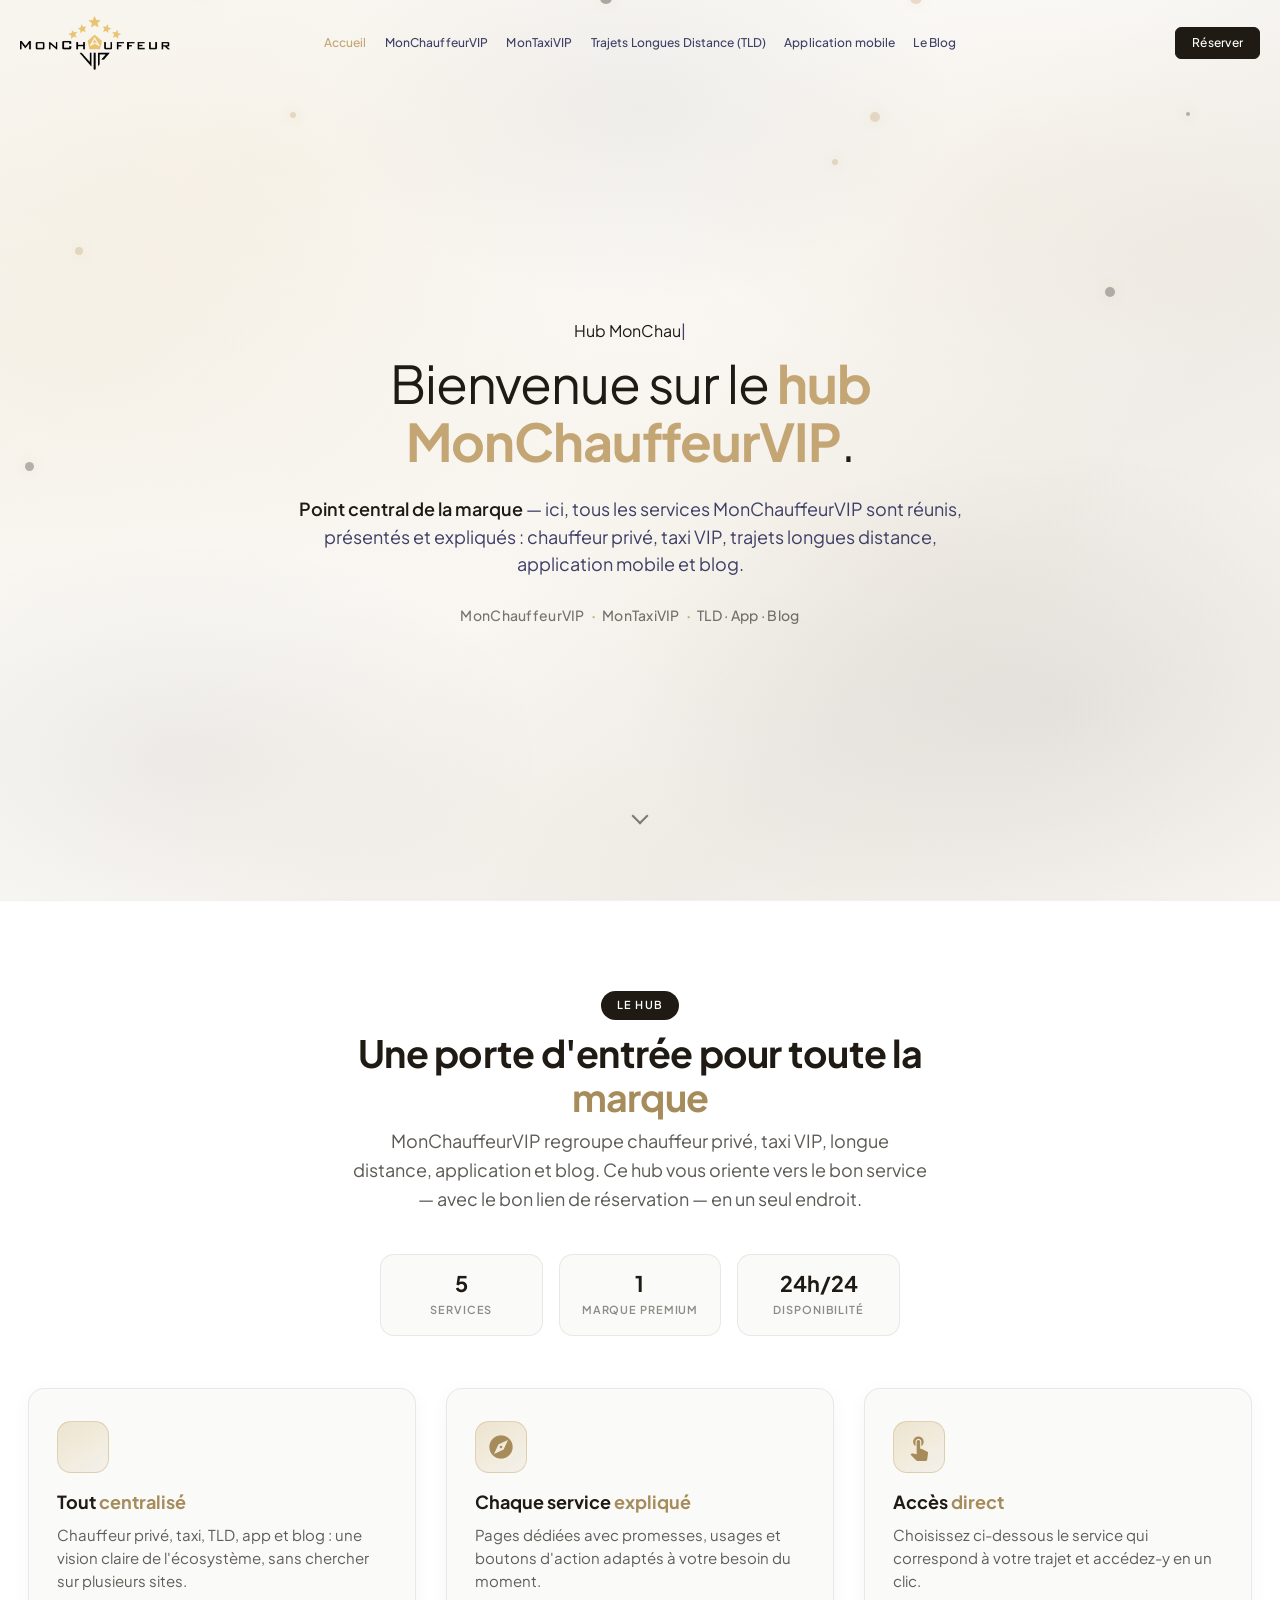
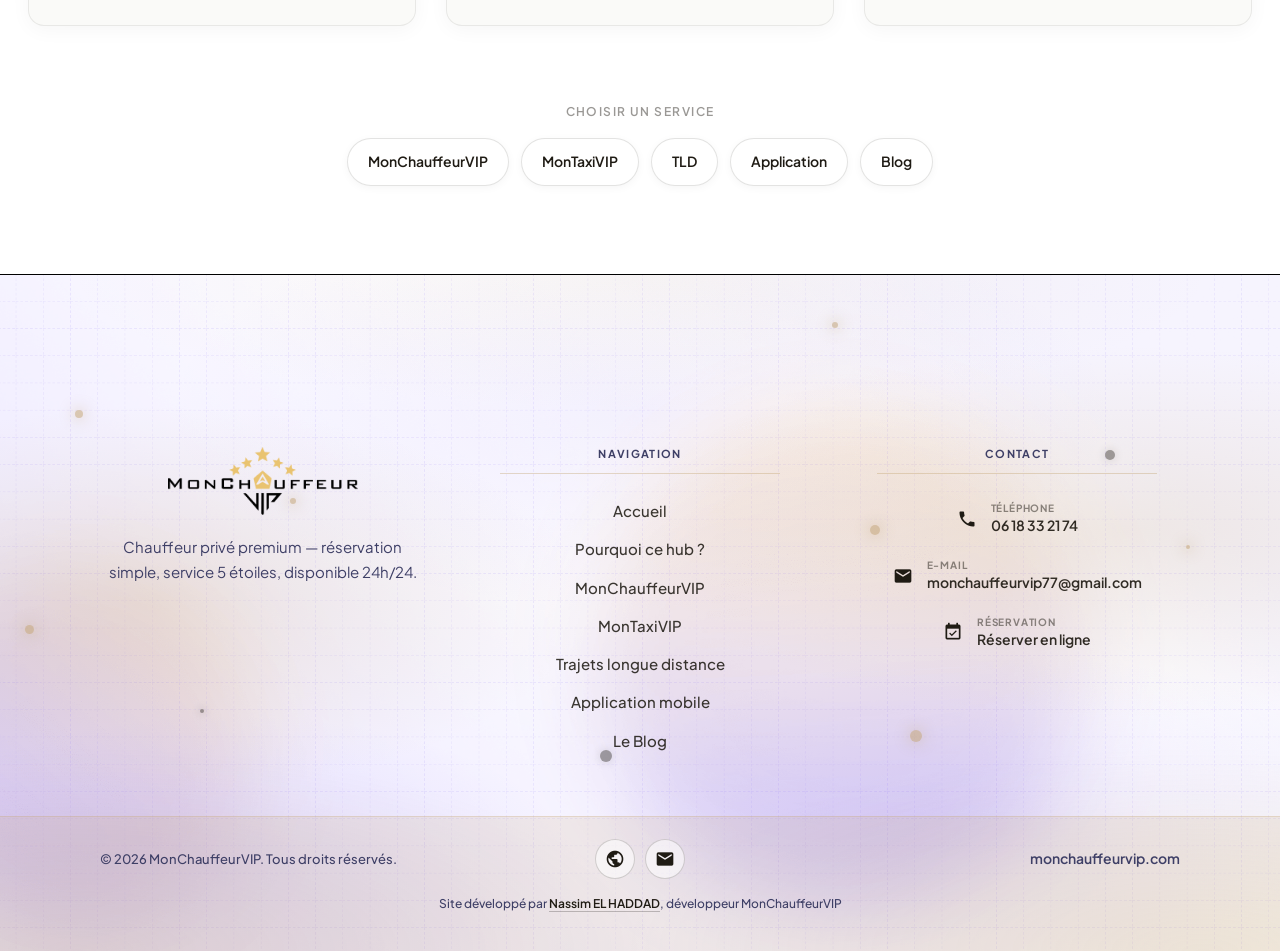
==== commit b027b22c: "Refactor typed text implementation across multiple HTML files - Replaced inline typed text with data" ====
--- a/index.html
+++ b/index.html
@@ -131,7 +131,7 @@
             <div class="banner_text mcv-hero-content mcv-hero-content--hub">
 
               <div class="type-wrap">
-                <span id="typed" style="white-space:pre;" class="typed"></span>
+                <span id="typed" class="typed" data-typed-strings='["Hub MonChauffeurVIP","Tous les services réunis","Votre point d\u0027entrée premium"]'></span>
               </div>
 
               <h1>Bienvenue sur le <span>hub MonChauffeurVIP</span>.</h1>
@@ -339,23 +339,9 @@
   <!-- aos-js-Link -->
   <script src="js/aos.js"></script>
   <!-- Typed Js Cdn -->
-  <script src='js/typed.min.js'></script>
-  <!-- main-js-Link -->
+  <script src="js/typed.min.js"></script>
+  <script src="js/mcv-typed.js"></script>
   <script src="js/main.js"></script>
-  <script>
-    $("#typed").typed({
-      strings: ["Hub MonChauffeurVIP", "Tous les services réunis", "Votre point d'entrée premium"],
-      typeSpeed: 100,
-      startDelay: 0,
-      backSpeed: 60,
-      backDelay: 2000,
-      loop: true,
-      cursorChar: "|",
-      contentType: 'html'
-    });
-
-    
-  </script>
 
 </body>
 
--- a/css/mcv-brand.css
+++ b/css/mcv-brand.css
@@ -6797,3 +6797,14 @@
     border-color: transparent;
 }
 
+/* Réduction des animations si l'utilisateur le demande (perf + accessibilité) */
+@media (prefers-reduced-motion: reduce) {
+    .mcv-landing .moving_position_animatin,
+    .mcv-landing .mcv-hero-scroll__icon,
+    .mcv-landing .mcv-hero-float-card,
+    .mcv-landing .mcv-hero-photo-float,
+    .mcv-landing .mcv-hero-app-logo-wrap {
+        animation: none !important;
+    }
+}
+
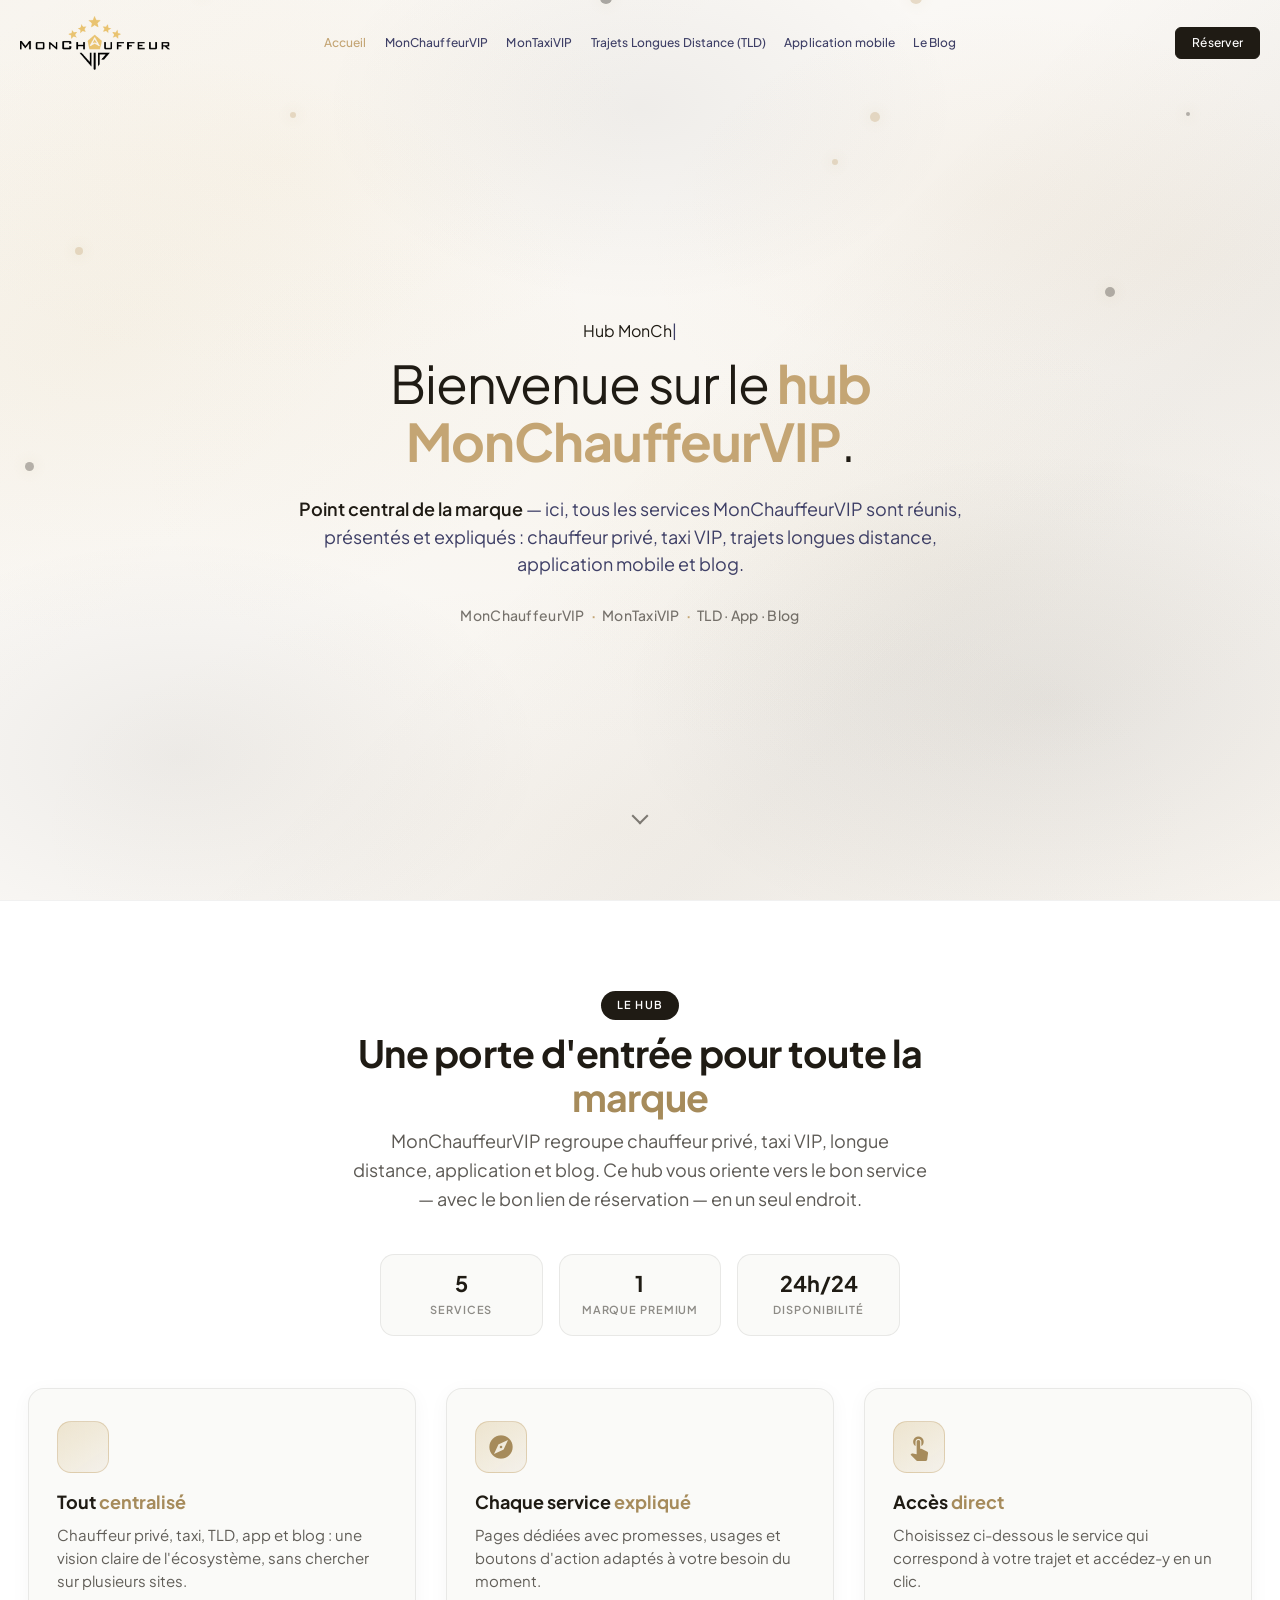
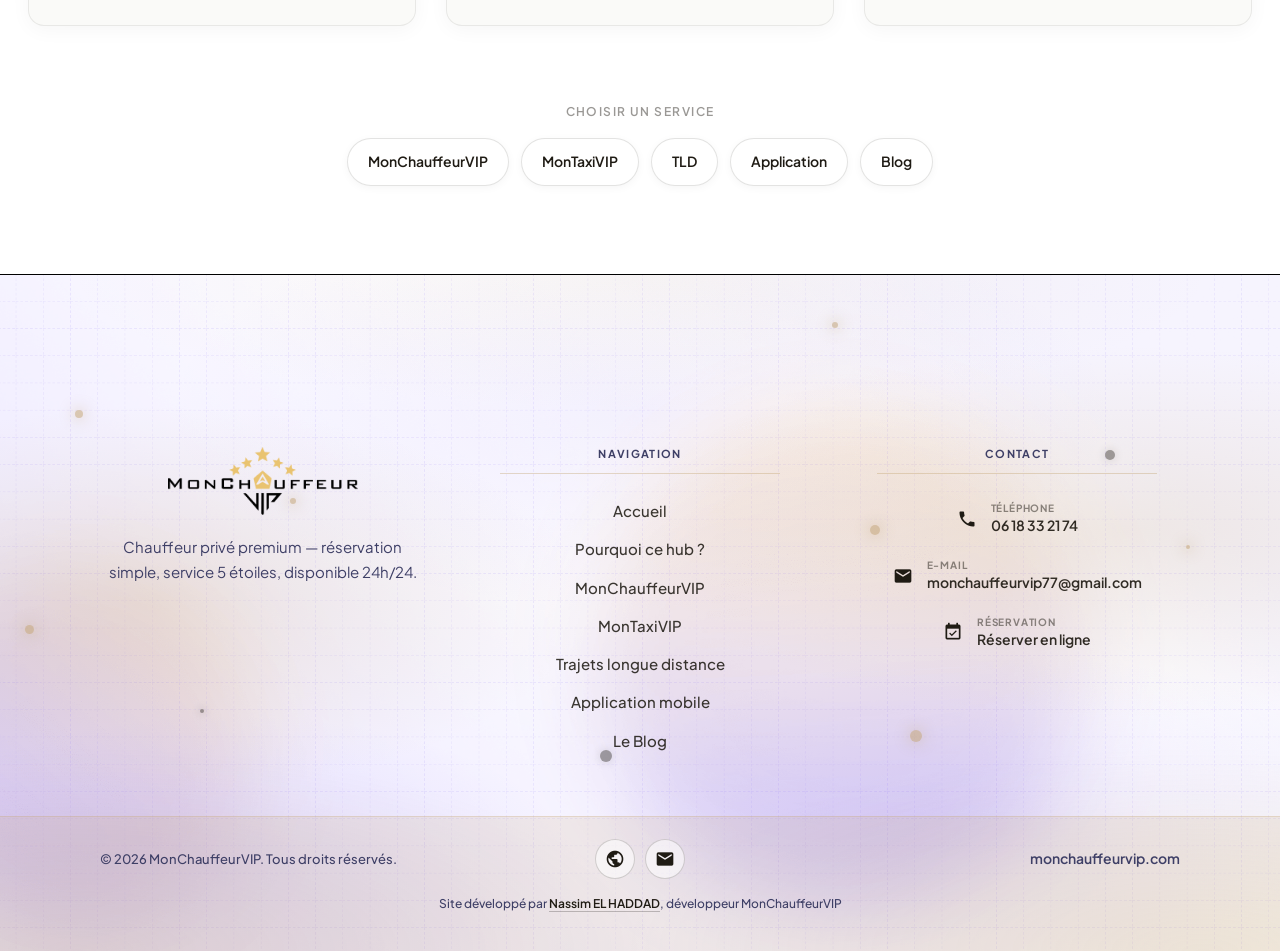
==== commit 0371d9b6: "Remove Owl Carousel references from multiple HTML files and update CSS for landing page features - D" ====
--- a/index.html
+++ b/index.html
@@ -10,8 +10,6 @@
   <meta name="description" content="Hub MonChauffeurVIP — point central pour découvrir et accéder à tous les services de la marque : chauffeur privé, taxi VIP, trajets longues distance, application mobile et blog.">
   <title>Hub MonChauffeurVIP | Tous les services centralisés</title>
 
-  <!-- Owl-Carosal-Style-link -->
-  <link rel="stylesheet" href="css/owl.carousel.min.css">
   <!-- Bootstrap-Style-link -->
   <link rel="stylesheet" href="css/bootstrap.min.css">
   <!-- Aos-Style-link -->
@@ -332,8 +330,6 @@
 
   <!-- Jquery-js-Link -->
   <script src="js/jquery.js"></script>
-  <!-- owl-js-Link -->
-  <script src="js/owl.carousel.min.js"></script>
   <!-- bootstrap-js-Link -->
   <script src="js/bootstrap.min.js"></script>
   <!-- aos-js-Link -->
--- a/css/mcv-brand.css
+++ b/css/mcv-brand.css
@@ -2572,7 +2572,8 @@
         scroll-snap-stop: always;
     }
 
-    .mcv-landing .mcv-features-section {
+    /* Scroll-snap / hauteur figée : landing template uniquement (pas hub ni pages services) */
+    .mcv-landing:not(.mcv-page-hub):not(.mcv-page-service):not(.mcv-page-app) .mcv-features-section {
         scroll-snap-align: start;
         scroll-snap-stop: always;
         min-height: 100dvh;
@@ -2584,12 +2585,12 @@
         overflow: hidden;
     }
 
-    .mcv-landing .mcv-features-section.row_am {
+    .mcv-landing:not(.mcv-page-hub):not(.mcv-page-service):not(.mcv-page-app) .mcv-features-section.row_am {
         padding-top: 0;
         padding-bottom: 0;
     }
 
-    .mcv-landing .mcv-features-section .inner_sec {
+    .mcv-landing:not(.mcv-page-hub):not(.mcv-page-service):not(.mcv-page-app) .mcv-features-section .inner_sec {
         flex: 1;
         display: flex;
         flex-direction: column;
@@ -2600,19 +2601,19 @@
         width: 100%;
     }
 
-    .mcv-landing .mcv-features-section .mcv-features-heading {
+    .mcv-landing:not(.mcv-page-hub):not(.mcv-page-service):not(.mcv-page-app) .mcv-features-section .mcv-features-heading {
         margin-bottom: 0;
         margin-top: 0;
         padding-top: 0;
     }
 
-    .mcv-landing .mcv-features-section .mcv-features-heading h2 {
+    .mcv-landing:not(.mcv-page-hub):not(.mcv-page-service):not(.mcv-page-app) .mcv-features-section .mcv-features-heading h2 {
         font-size: clamp(1.85rem, 3vw, 2.35rem);
         margin-top: 0;
         margin-bottom: 18px;
     }
 
-    .mcv-landing .mcv-features-section .mcv-features-heading p {
+    .mcv-landing:not(.mcv-page-hub):not(.mcv-page-service):not(.mcv-page-app) .mcv-features-section .mcv-features-heading p {
         padding-left: 8%;
         padding-right: 8%;
         margin-bottom: 56px;
@@ -2620,11 +2621,11 @@
         line-height: 1.5;
     }
 
-    .mcv-landing .mcv-features-section .whychoose_dh {
+    .mcv-landing:not(.mcv-page-hub):not(.mcv-page-service):not(.mcv-page-app) .mcv-features-section .whychoose_dh {
         margin-top: 0;
     }
 
-    .mcv-landing .mcv-features-section .mcv-features-visual-col {
+    .mcv-landing:not(.mcv-page-hub):not(.mcv-page-service):not(.mcv-page-app) .mcv-features-section .mcv-features-visual-col {
         display: flex;
         align-items: center;
         justify-content: center;
@@ -2633,32 +2634,32 @@
         margin-top: 24px;
     }
 
-    .mcv-landing .mcv-features-section .whychoose_box {
+    .mcv-landing:not(.mcv-page-hub):not(.mcv-page-service):not(.mcv-page-app) .mcv-features-section .whychoose_box {
         padding: 18px 20px;
         margin-bottom: 16px;
         max-width: 100%;
     }
 
-    .mcv-landing .mcv-features-section .choose_text {
+    .mcv-landing:not(.mcv-page-hub):not(.mcv-page-service):not(.mcv-page-app) .mcv-features-section .choose_text {
         padding-left: 80px;
     }
 
-    .mcv-landing .mcv-features-section .choose_text h6 {
+    .mcv-landing:not(.mcv-page-hub):not(.mcv-page-service):not(.mcv-page-app) .mcv-features-section .choose_text h6 {
         font-size: 16px;
         margin-bottom: 6px;
     }
 
-    .mcv-landing .mcv-features-section .choose_text p {
+    .mcv-landing:not(.mcv-page-hub):not(.mcv-page-service):not(.mcv-page-app) .mcv-features-section .choose_text p {
         font-size: 14px;
         line-height: 1.5;
     }
 
-    .mcv-landing .mcv-features-section .mcv-features-visual {
+    .mcv-landing:not(.mcv-page-hub):not(.mcv-page-service):not(.mcv-page-app) .mcv-features-section .mcv-features-visual {
         min-height: min(58vh, 480px);
         width: 100%;
     }
 
-    .mcv-landing .mcv-features-section .choose_img .mcv-features-screen {
+    .mcv-landing:not(.mcv-page-hub):not(.mcv-page-service):not(.mcv-page-app) .mcv-features-section .choose_img .mcv-features-screen {
         max-width: min(380px, 42vw);
         max-height: min(62vh, 540px);
     }
@@ -6797,13 +6798,38 @@
     border-color: transparent;
 }
 
+/* Preloader : repli si le JS ne parvient pas à le masquer */
+.mcv-landing #preloader {
+    animation: mcv-preloader-hide 0.4s ease 4s forwards;
+}
+
+@keyframes mcv-preloader-hide {
+    to {
+        opacity: 0;
+        visibility: hidden;
+        pointer-events: none;
+    }
+}
+
+/* Points décoratifs : alléger le GPU sur pages hub/services */
+.mcv-landing.mcv-page-hub .dotes_anim_bloack .dots::before,
+.mcv-landing.mcv-page-service .dotes_anim_bloack .dots::before,
+.mcv-landing.mcv-page-app .dotes_anim_bloack .dots::before {
+    animation-duration: 18s;
+}
+
 /* Réduction des animations si l'utilisateur le demande (perf + accessibilité) */
 @media (prefers-reduced-motion: reduce) {
     .mcv-landing .moving_position_animatin,
     .mcv-landing .mcv-hero-scroll__icon,
     .mcv-landing .mcv-hero-float-card,
     .mcv-landing .mcv-hero-photo-float,
-    .mcv-landing .mcv-hero-app-logo-wrap {
+    .mcv-landing .mcv-hero-app-logo-wrap,
+    .mcv-landing .dotes_anim_bloack .dots,
+    .mcv-landing .dotes_anim_bloack .dots::before,
+    .mcv-landing #loader,
+    .mcv-landing #loader::before,
+    .mcv-landing #loader::after {
         animation: none !important;
     }
 }
--- a/css/mcv-responsive.css
+++ b/css/mcv-responsive.css
@@ -115,6 +115,8 @@
 .mcv-landing.mcv-page-app .banner_section--fullscreen {
     scroll-snap-align: none !important;
     scroll-snap-stop: normal !important;
+    max-height: none;
+    overflow: visible;
 }
 
 @media (max-width: 991px) {
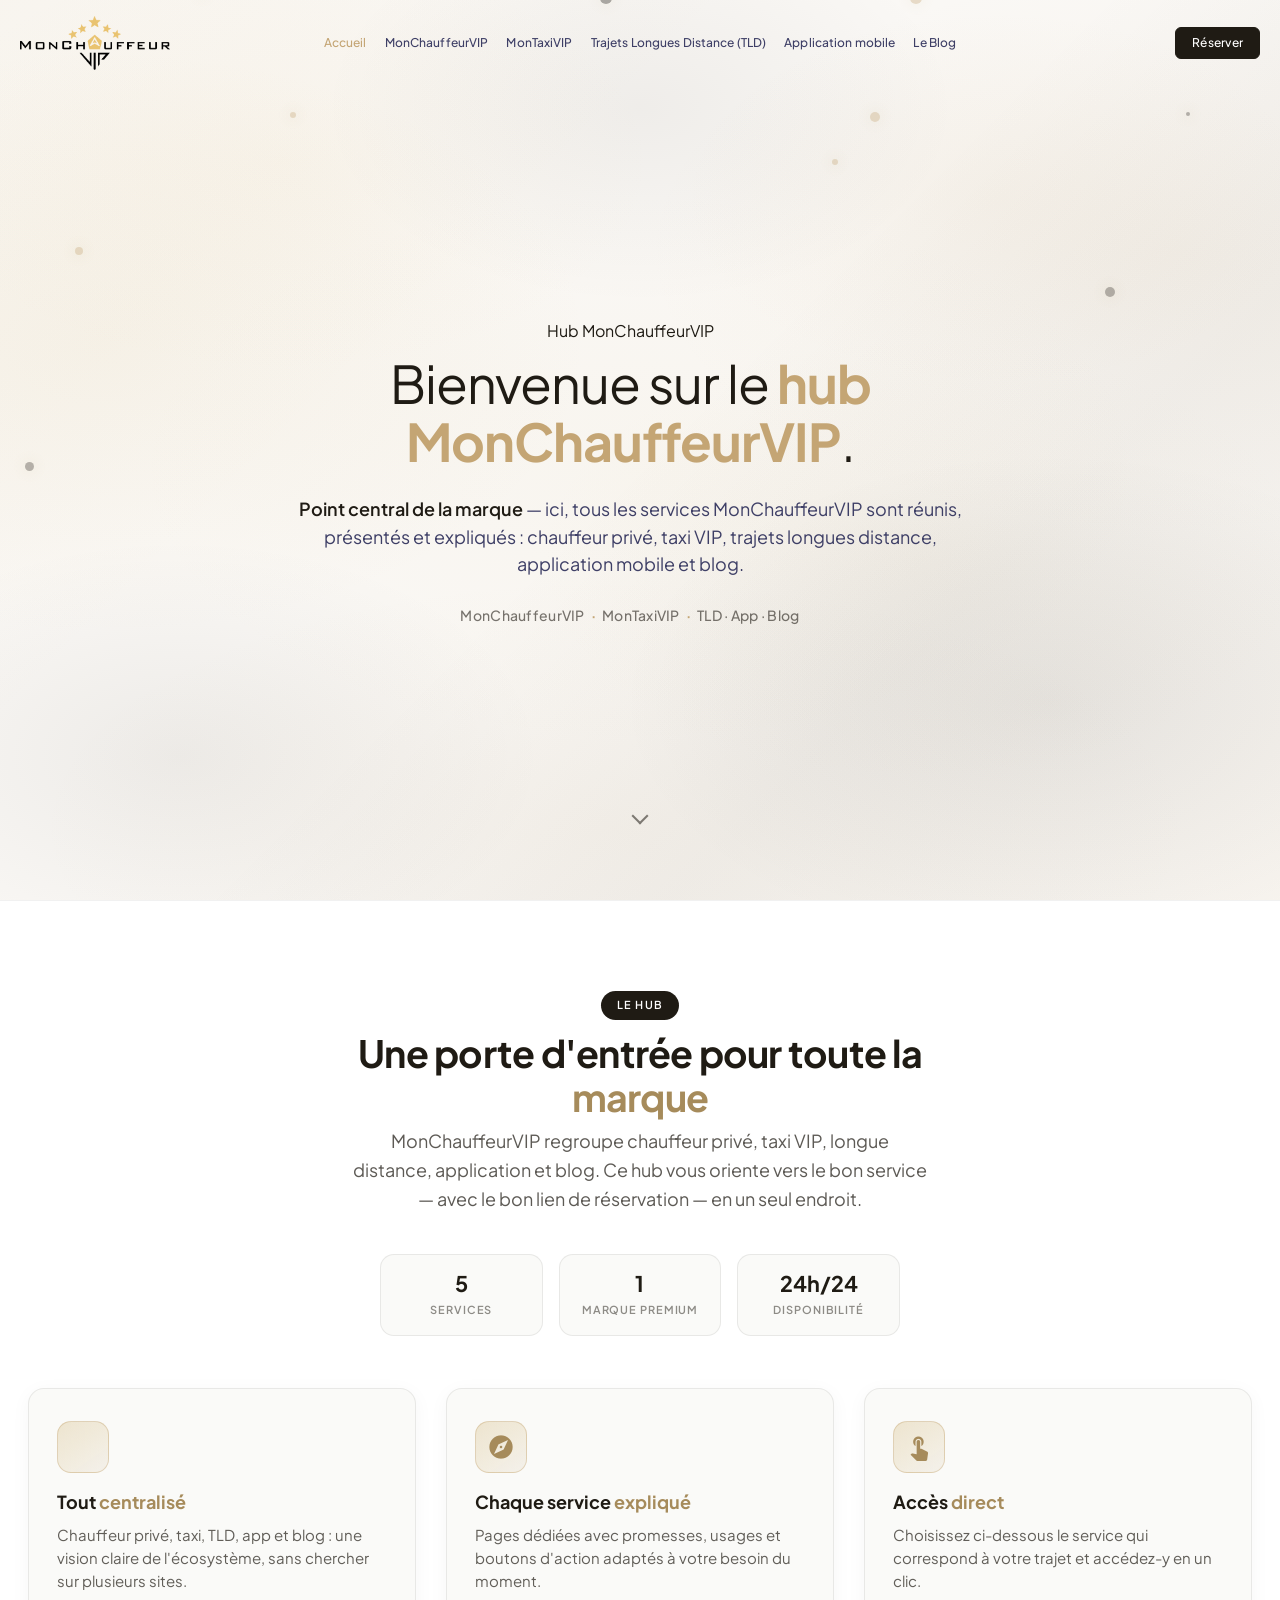
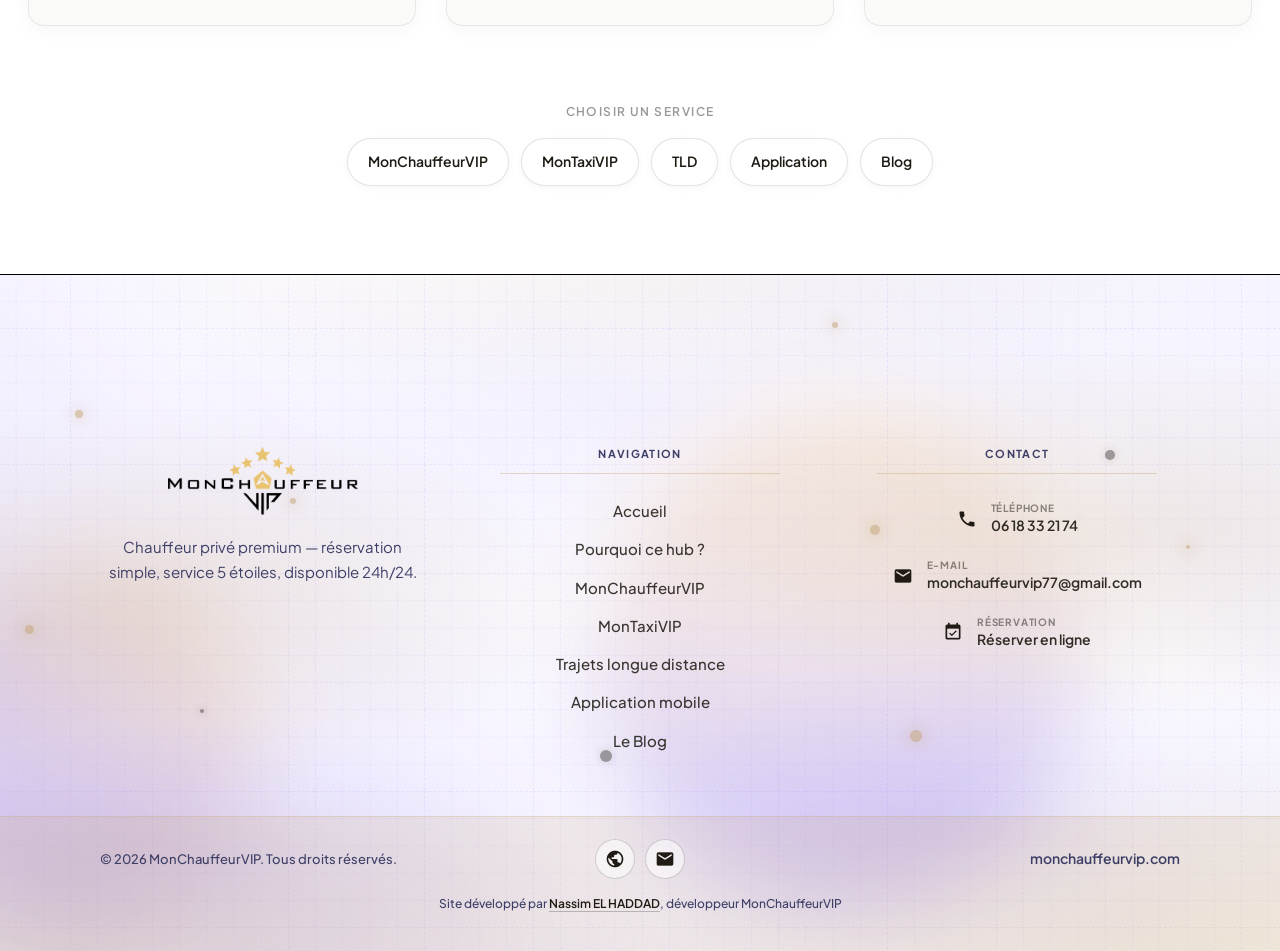
==== commit 4643a69f: "Remove AOS library references and streamline preloader functionality across multiple HTML files - El" ====
--- a/index.html
+++ b/index.html
@@ -12,8 +12,6 @@
 
   <!-- Bootstrap-Style-link -->
   <link rel="stylesheet" href="css/bootstrap.min.css">
-  <!-- Aos-Style-link -->
-  <link rel="stylesheet" href="css/aos.css">
   <!-- Coustome-Style-link -->									
   <link rel="stylesheet" href="css/style.css">
   <!-- Responsive-Style-link -->
@@ -28,19 +26,18 @@
   <link rel="preconnect" href="https://fonts.gstatic.com" crossorigin>
   <link href="https://fonts.googleapis.com/css2?family=Plus+Jakarta+Sans:wght@200..800&display=swap" rel="stylesheet">
   <link href="https://fonts.googleapis.com/icon?family=Material+Icons" rel="stylesheet">
-
-  
+  <style id="mcv-critical">
+    body.mcv-landing #preloader { display: none !important; pointer-events: none !important; visibility: hidden !important; }
+    body.mcv-landing .dotes_anim_bloack,
+    body.mcv-landing .dotes_anim_bloack * { pointer-events: none !important; }
+    body.mcv-landing .purple_backdrop { display: none !important; pointer-events: none !important; }
+  </style>
 </head>
 
 <body class="mcv-landing mcv-page-hub">
 
   <!-- Page-wrapper-Start -->
   <div class="page_wrapper">
-
-    <!-- Preloader -->
-    <div id="preloader">
-      <div id="loader"></div>
-    </div>
 
     <!-- Header Start -->
     <header>
@@ -323,8 +320,6 @@
     </div>
 
 
-  <div class="purple_backdrop"></div>
-
   </div>
   <!-- Page-wrapper-End -->
 
@@ -332,10 +327,6 @@
   <script src="js/jquery.js"></script>
   <!-- bootstrap-js-Link -->
   <script src="js/bootstrap.min.js"></script>
-  <!-- aos-js-Link -->
-  <script src="js/aos.js"></script>
-  <!-- Typed Js Cdn -->
-  <script src="js/typed.min.js"></script>
   <script src="js/mcv-typed.js"></script>
   <script src="js/main.js"></script>
 
--- a/css/mcv-brand.css
+++ b/css/mcv-brand.css
@@ -6798,17 +6798,27 @@
     border-color: transparent;
 }
 
-/* Preloader : repli si le JS ne parvient pas à le masquer */
+/* Preloader template : désactivé sur pages MCV (overlay plein écran z-index 999999) */
 .mcv-landing #preloader {
-    animation: mcv-preloader-hide 0.4s ease 4s forwards;
-}
-
-@keyframes mcv-preloader-hide {
-    to {
-        opacity: 0;
-        visibility: hidden;
-        pointer-events: none;
-    }
+    display: none !important;
+    visibility: hidden !important;
+    opacity: 0 !important;
+    pointer-events: none !important;
+    z-index: -1 !important;
+    animation: none !important;
+}
+
+.mcv-landing #preloader #loader,
+.mcv-landing #preloader #loader::before,
+.mcv-landing #preloader #loader::after {
+    animation: none !important;
+}
+
+/* Points décoratifs : ne jamais intercepter clics (orbites 120px sur toute la page) */
+.mcv-landing .dotes_anim_bloack,
+.mcv-landing .dotes_anim_bloack .dots,
+.mcv-landing .dotes_anim_bloack .dots::before {
+    pointer-events: none !important;
 }
 
 /* Points décoratifs : alléger le GPU sur pages hub/services */
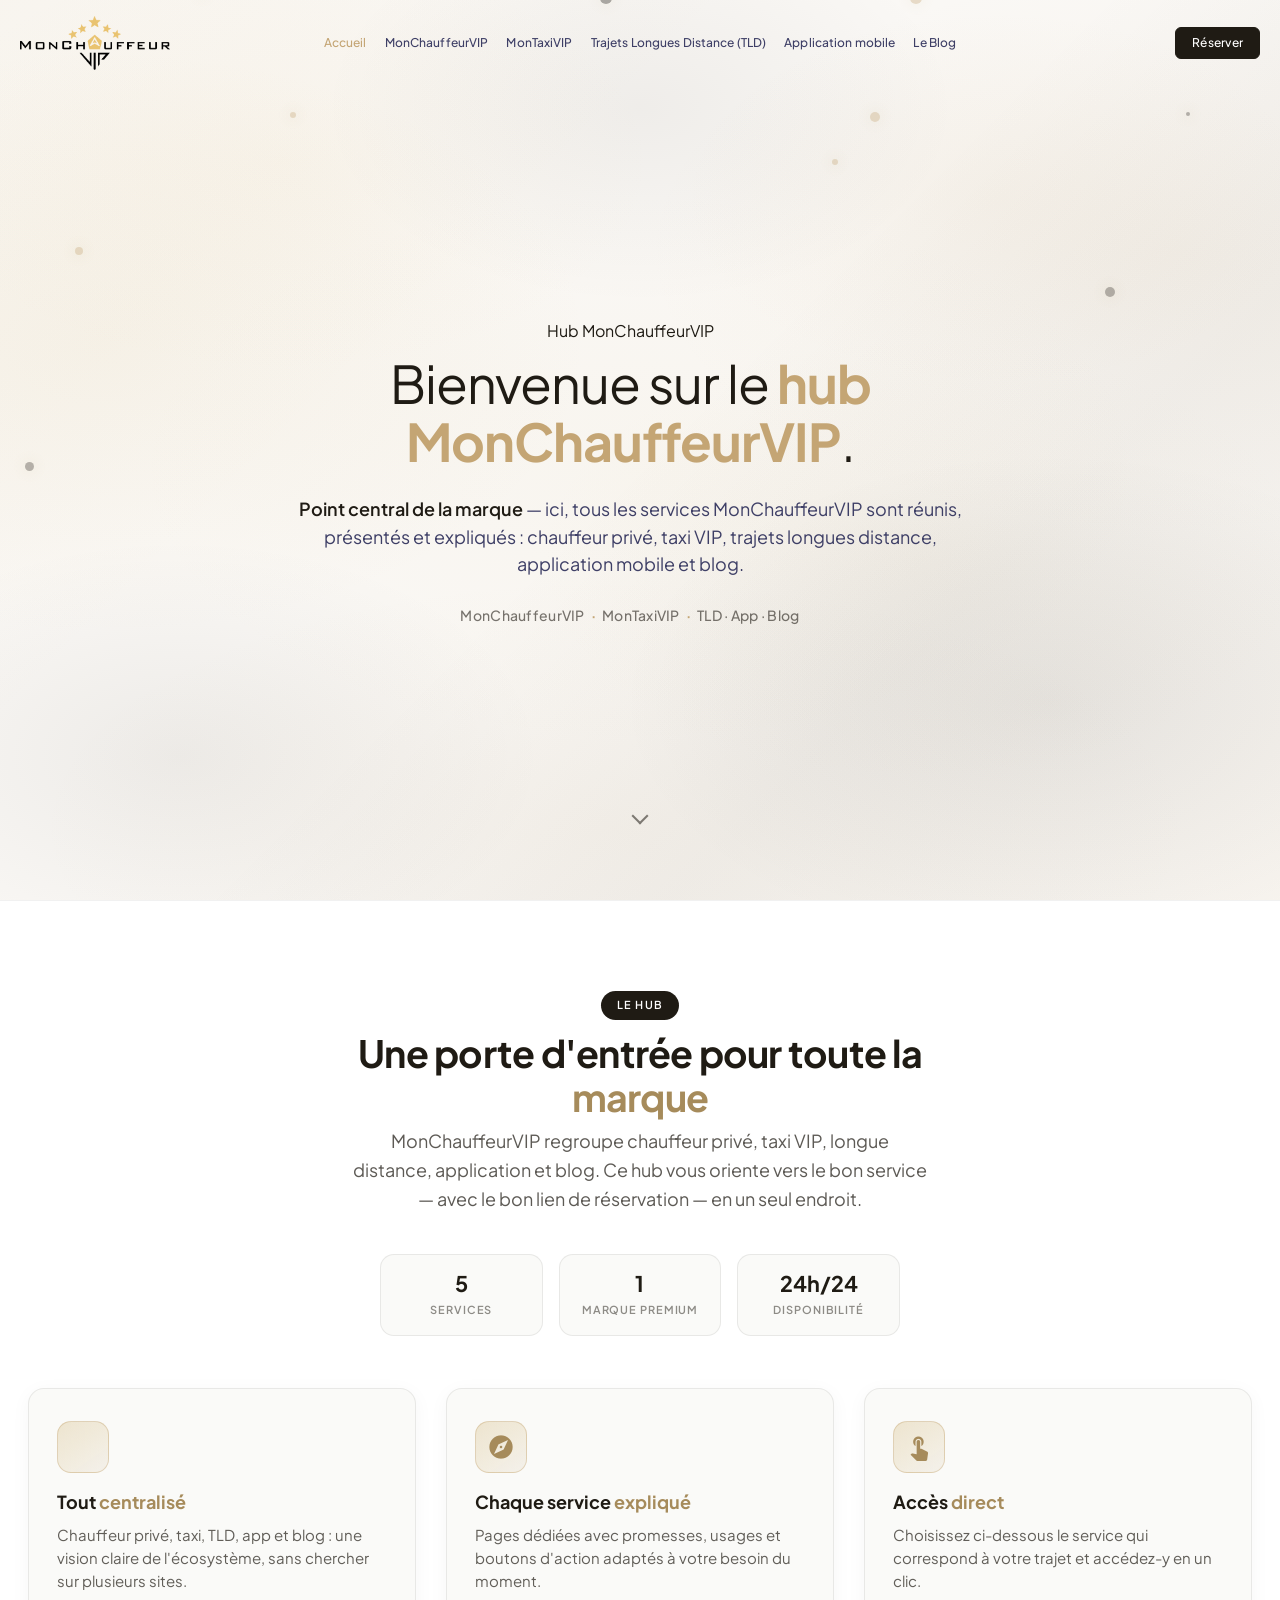
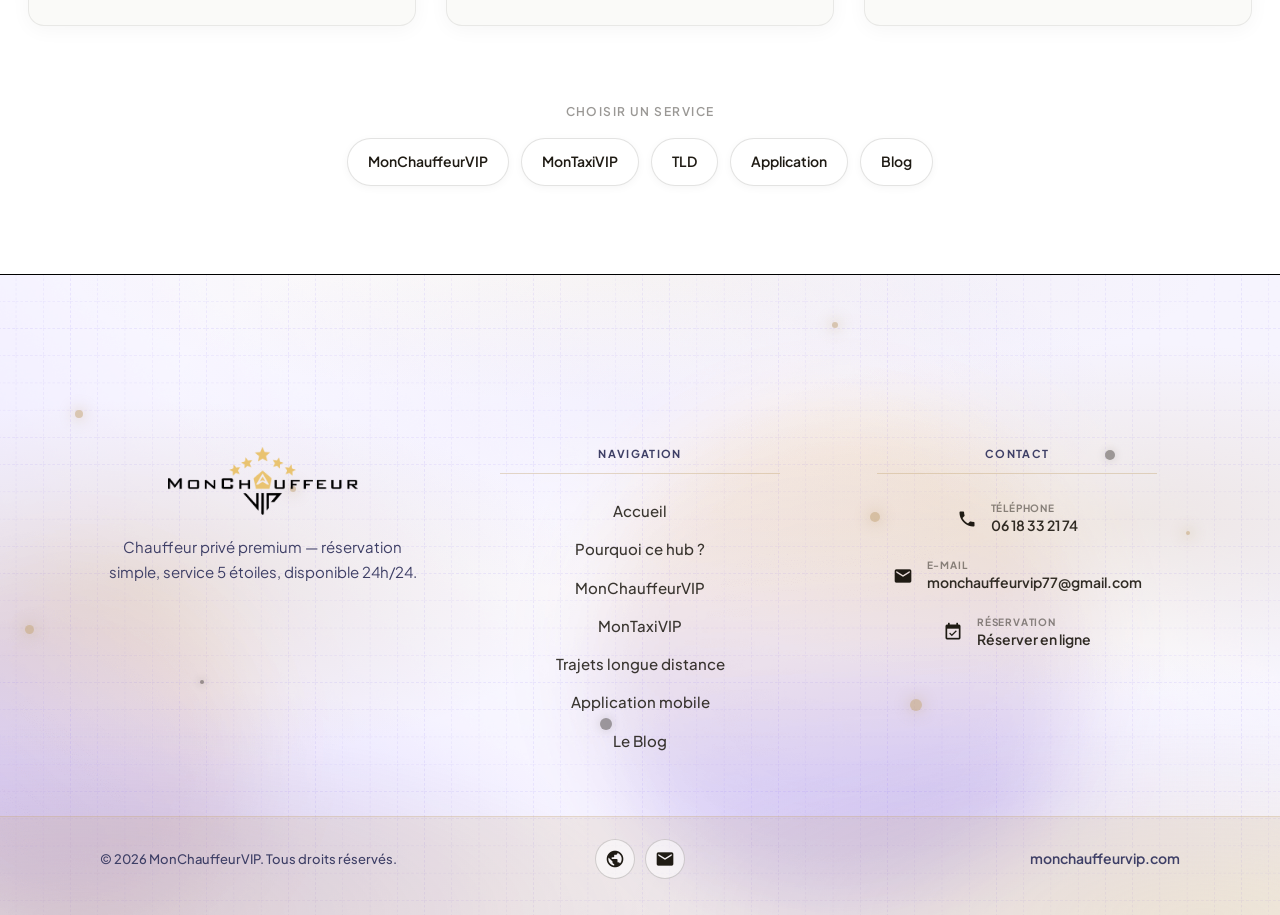
==== commit 2e19ebc5: "Remove footer credit section from multiple HTML files to streamline content presentation - Deleted t" ====
--- a/index.html
+++ b/index.html
@@ -305,9 +305,6 @@
                 </ul>
                 <a href="https://monchauffeurvip.com" class="mcv-footer-site-link" target="_blank" rel="noopener noreferrer">monchauffeurvip.com</a>
               </div>
-              <p class="mcv-footer-credit">
-                Site développé par <a href="https://www.linkedin.com/in/nassim-elhaddad/" target="_blank" rel="noopener noreferrer">Nassim EL HADDAD</a>, développeur MonChauffeurVIP
-              </p>
             </div>
           </div>
 
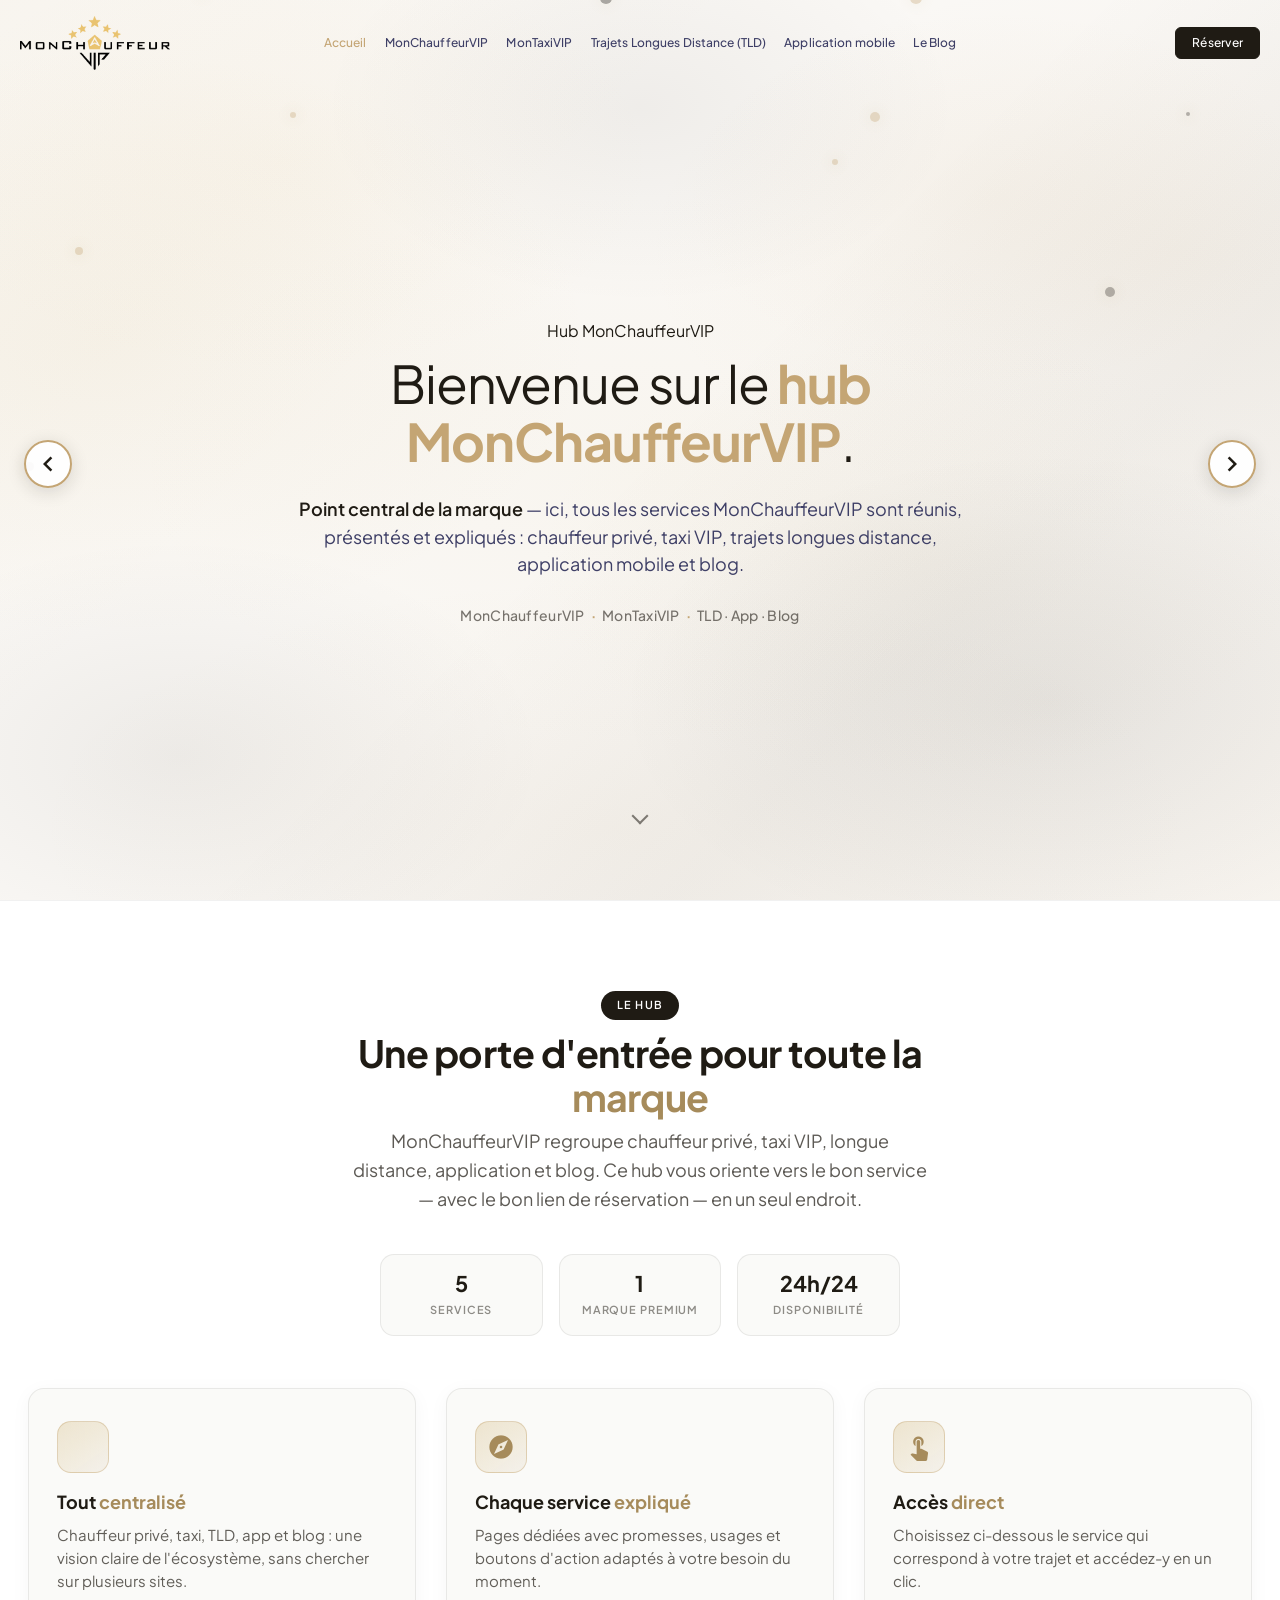
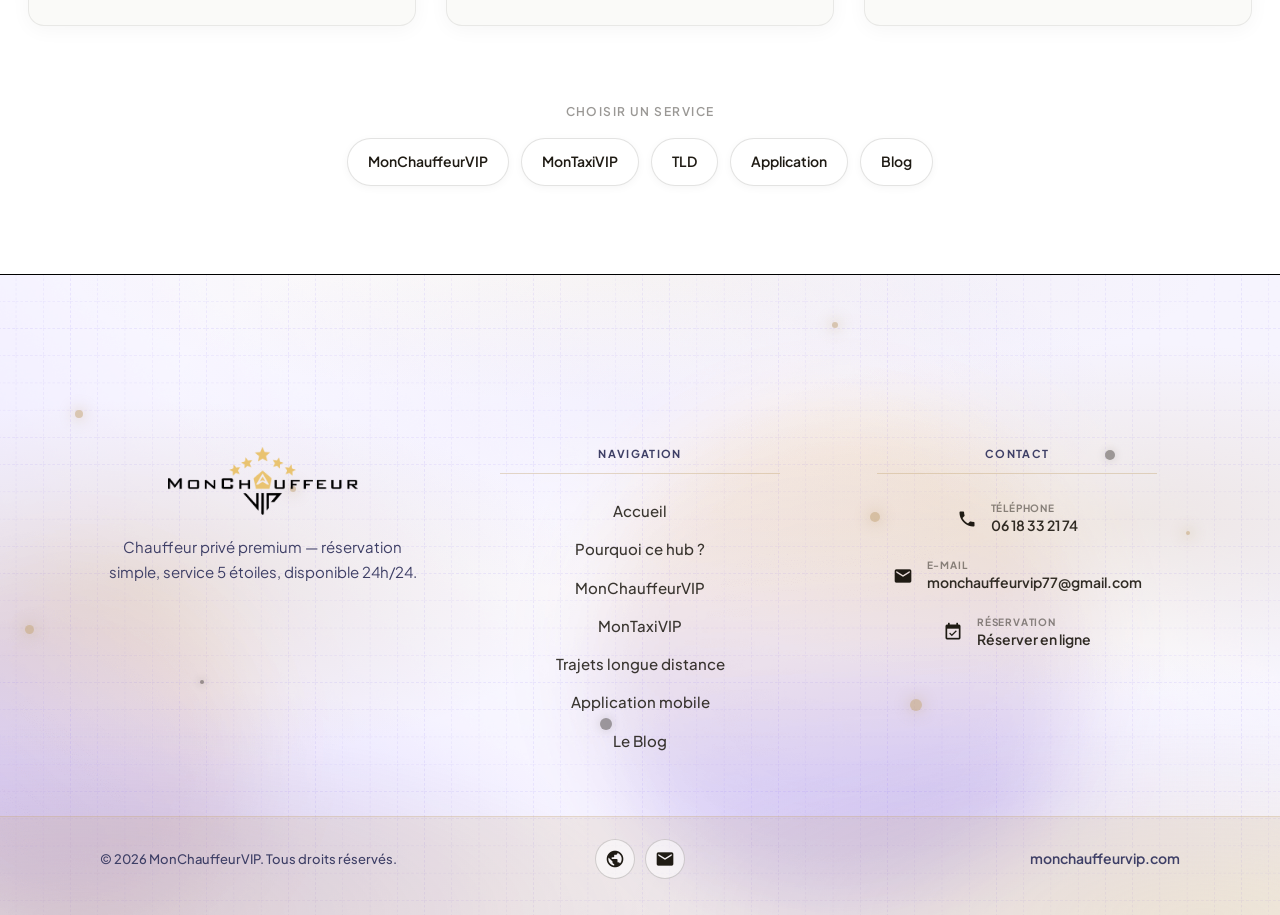
==== commit 10ee38f6: "Update footer logo links and add new JavaScript for hero service navigation across multiple HTML fil" ====
--- a/index.html
+++ b/index.html
@@ -325,6 +325,7 @@
   <!-- bootstrap-js-Link -->
   <script src="js/bootstrap.min.js"></script>
   <script src="js/mcv-typed.js"></script>
+  <script src="js/mcv-hero-service-nav.js"></script>
   <script src="js/main.js"></script>
 
 </body>
--- a/css/mcv-brand.css
+++ b/css/mcv-brand.css
@@ -612,6 +612,61 @@
     50% {
         transform: translateX(-50%) translateY(8px);
     }
+}
+
+/* Navigation hero — service précédent / suivant (ordre du menu header) */
+.mcv-landing .mcv-hero-service-nav {
+    position: absolute;
+    inset: 0;
+    z-index: 4;
+    display: flex;
+    align-items: center;
+    justify-content: space-between;
+    padding: clamp(72px, 12vw, 100px) clamp(10px, 2.5vw, 24px) clamp(48px, 8vw, 72px);
+    pointer-events: none;
+    box-sizing: border-box;
+}
+
+.mcv-landing .mcv-hero-service-nav__btn {
+    pointer-events: auto;
+    display: inline-flex;
+    align-items: center;
+    justify-content: center;
+    width: clamp(40px, 10vw, 48px);
+    height: clamp(40px, 10vw, 48px);
+    border-radius: 50%;
+    background-color: rgba(255, 255, 255, 0.94);
+    border: 2px solid var(--mcv-page-accent, var(--mcv-gold));
+    color: var(--mcv-dark);
+    text-decoration: none;
+    box-shadow: 0 4px 18px rgba(31, 27, 20, 0.14);
+    transition:
+        background-color 0.2s ease,
+        border-color 0.2s ease,
+        box-shadow 0.2s ease,
+        transform 0.2s ease;
+}
+
+.mcv-landing .mcv-hero-service-nav__btn .material-icons {
+    font-size: clamp(26px, 6vw, 30px);
+    line-height: 1;
+}
+
+.mcv-landing .mcv-hero-service-nav__btn:hover,
+.mcv-landing .mcv-hero-service-nav__btn:focus-visible {
+    background-color: #fff;
+    border-color: var(--mcv-page-accent-dark, var(--mcv-gold-dark));
+    box-shadow: 0 6px 22px color-mix(in srgb, var(--mcv-page-accent, var(--mcv-gold)) 35%, transparent);
+    transform: scale(1.04);
+}
+
+.mcv-landing .mcv-hero-service-nav__btn:focus {
+    outline: none;
+}
+
+.mcv-landing .mcv-hero-service-nav__btn:focus-visible {
+    outline: 2px solid var(--mcv-page-accent, var(--mcv-gold));
+    outline-offset: 3px;
 }
 
 .mcv-landing #mcv-features {
@@ -5285,6 +5340,18 @@
     border-radius: 6px;
 }
 
+.mcv-landing.mcv-page-chauffeur .mcv-footer-logo img,
+.mcv-landing.mcv-page-chauffeur .mcv-footer-logo .mcv-brand-logo__img {
+    max-width: min(260px, 76vw);
+    max-height: 64px;
+}
+
+.mcv-landing.mcv-page-app .mcv-footer-logo img,
+.mcv-landing.mcv-page-app .mcv-footer-logo .mcv-brand-logo__img {
+    max-width: min(260px, 76vw);
+    max-height: 64px;
+}
+
 .mcv-landing .mcv-footer-tagline {
     margin: 0 auto;
     max-width: 340px;
@@ -5524,7 +5591,7 @@
     }
 
     .mcv-landing.mcv-page-service .mcv-service-cta-section .cta_box {
-        padding: 40px 32px 40px 36px;
+        padding: clamp(28px, 5vw, 40px) clamp(20px, 4vw, 32px);
     }
 
     .mcv-landing .mcv-cta-section .cta_box .section_title {
@@ -6331,81 +6398,111 @@
     z-index: 2;
 }
 
+.mcv-landing.mcv-page-service .mcv-service-cta-section.cta_section.new .cta_box {
+    justify-content: unset;
+}
+
+.mcv-landing.mcv-page-service .mcv-service-cta-section .container {
+    max-width: 100%;
+    padding-left: clamp(16px, 4vw, 15px);
+    padding-right: clamp(16px, 4vw, 15px);
+}
+
+/* Bandeau CTA bas de page — grille (évite le vide entre texte et boutons du flex template) */
 .mcv-landing.mcv-page-service .mcv-service-cta-section .cta_box {
-    padding: clamp(48px, 5vw, 64px) clamp(40px, 4.5vw, 56px) clamp(48px, 5vw, 64px) clamp(56px, 6.5vw, 80px);
+    display: grid;
+    grid-template-columns: minmax(0, 1fr) minmax(min-content, auto);
+    align-items: center;
+    gap: clamp(20px, 3.5vw, 40px);
+    padding: clamp(32px, 5vw, 56px) clamp(24px, 4vw, 48px);
+}
+
+.mcv-landing.mcv-page-service .mcv-service-cta-section .cta_box .left,
+.mcv-landing.mcv-page-service .mcv-service-cta-section .cta_box .right {
+    flex: unset;
+    min-width: 0;
+    max-width: 100%;
+    width: auto;
+}
+
+.mcv-landing.mcv-page-service .mcv-service-cta-section .cta_box .right {
+    justify-self: end;
 }
 
 .mcv-landing.mcv-page-service .mcv-service-cta-section .cta_box .section_title {
-    display: flex;
-    flex-direction: column;
-    flex-wrap: nowrap;
-    align-items: flex-start;
+    display: grid;
+    grid-template-columns: auto minmax(0, 1fr);
+    column-gap: clamp(12px, 2.5vw, 18px);
+    row-gap: 6px;
+    align-items: start;
     width: 100%;
     max-width: 100%;
-    padding-left: 100px;
+    padding-left: 0;
     box-sizing: border-box;
 }
 
+.mcv-landing.mcv-page-service .mcv-service-cta-section .cta_box .section_title .customer_icon {
+    position: relative;
+    left: auto;
+    top: auto;
+    grid-column: 1;
+    grid-row: 1 / -1;
+    align-self: center;
+    font-size: clamp(40px, 7vw, 56px);
+    line-height: 1;
+    margin: 0;
+}
+
 .mcv-landing.mcv-page-service .mcv-service-cta-section .cta_box .section_title h3 {
+    grid-column: 2;
     width: 100%;
-    margin-bottom: 8px;
+    margin: 0 0 4px;
+    font-size: clamp(1.35rem, 2.6vw, 2rem);
+    line-height: 1.2;
 }
 
 .mcv-landing.mcv-page-service .mcv-service-cta-section .cta_box .section_title p {
+    grid-column: 2;
     width: 100%;
     margin: 0;
-}
-
-.mcv-landing.mcv-page-service .mcv-service-cta-section .cta_box .left {
-    flex: 1 1 36%;
-    min-width: 0;
-    max-width: 42%;
-}
-
-.mcv-landing.mcv-page-service .mcv-service-cta-section .cta_box:has(.mcv-service-cta-actions--stores) {
-    display: grid;
-    grid-template-columns: minmax(0, 1fr) auto;
-    align-items: center;
-    gap: clamp(24px, 4vw, 48px);
-}
-
-.mcv-landing.mcv-page-service .mcv-service-cta-section .cta_box:has(.mcv-service-cta-actions--stores) .left {
-    flex: unset;
-    max-width: none;
-    min-width: 0;
-}
-
-.mcv-landing.mcv-page-service .mcv-service-cta-section .cta_box:has(.mcv-service-cta-actions--stores) .right {
-    width: auto;
-    max-width: 100%;
-    justify-self: end;
-}
-
-.mcv-landing.mcv-page-service .mcv-service-cta-section .cta_box .section_title .customer_icon {
-    left: 16px;
+    text-align: left;
+}
+
+.mcv-landing.mcv-page-service .mcv-service-cta-section .cta_box .section_title .mcv-svc-cta-note {
+    grid-column: 2;
 }
 
 .mcv-landing.mcv-page-service .mcv-service-cta-section .mcv-service-cta-actions {
     display: flex;
     flex-wrap: wrap;
-    gap: 12px;
+    gap: clamp(10px, 2vw, 14px);
     justify-content: flex-end;
+    align-items: stretch;
+    width: 100%;
+    max-width: 100%;
 }
 
 .mcv-landing.mcv-page-service .mcv-service-cta-section .mcv-service-cta-actions .mcv-btn-reserver,
-.mcv-landing.mcv-page-service .mcv-service-cta-section .mcv-service-cta-actions .mcv-btn-google-reviews {
+.mcv-landing.mcv-page-service .mcv-service-cta-section .mcv-service-cta-actions .mcv-btn-google-reviews,
+.mcv-landing.mcv-page-service .mcv-service-cta-section .mcv-service-cta-actions .mcv-cta-btn {
     display: inline-flex;
     align-items: center;
     justify-content: center;
     border-radius: 10px;
-    padding: 14px 22px;
-    font-size: 14px;
+    padding: 12px clamp(14px, 2.5vw, 22px);
+    font-size: clamp(13px, 1.8vw, 14px);
     font-weight: 600;
     text-transform: none !important;
     letter-spacing: 0;
     box-shadow: 0 2px 12px rgba(0, 0, 0, 0.2);
     text-decoration: none;
     float: none !important;
+    min-width: 0 !important;
+    max-width: 100%;
+    white-space: normal;
+    text-align: center;
+    line-height: 1.35;
+    flex: 1 1 auto;
 }
 
 .mcv-landing.mcv-page-service .mcv-service-cta-section .mcv-service-cta-actions .mcv-btn-reserver {
@@ -6425,6 +6522,13 @@
     background-color: #fff !important;
     color: var(--mcv-dark) !important;
     border: 1px solid rgba(255, 255, 255, 0.5) !important;
+    gap: 8px;
+}
+
+.mcv-landing.mcv-page-service .mcv-service-cta-section .mcv-btn-google-reviews__icon {
+    flex-shrink: 0;
+    width: 22px;
+    height: 22px;
 }
 
 .mcv-landing.mcv-page-service .mcv-service-cta-section .mcv-service-cta-actions .mcv-btn-google-reviews:hover,
@@ -6447,10 +6551,11 @@
 }
 
 .mcv-landing.mcv-page-service .mcv-service-cta-section .mcv-service-cta-actions--stores {
-    flex-wrap: nowrap;
+    flex-wrap: wrap;
     justify-content: flex-end;
     align-items: center;
-    gap: 10px;
+    gap: clamp(8px, 1.5vw, 12px);
+    overflow-x: visible;
 }
 
 .mcv-landing.mcv-page-service .mcv-service-cta-section .cta_box .btn_block.mcv-service-cta-actions--stores {
@@ -6509,49 +6614,43 @@
     padding: 10px 16px;
 }
 
-@media (max-width: 1199px) {
-    .mcv-landing.mcv-page-service .mcv-service-cta-section .cta_box:has(.mcv-service-cta-actions--stores) {
+@media (max-width: 1100px) {
+    .mcv-landing.mcv-page-service .mcv-service-cta-section .cta_box {
         grid-template-columns: 1fr;
-        gap: 24px;
-    }
-
-    .mcv-landing.mcv-page-service .mcv-service-cta-section .cta_box:has(.mcv-service-cta-actions--stores) .left,
-    .mcv-landing.mcv-page-service .mcv-service-cta-section .cta_box:has(.mcv-service-cta-actions--stores) .right {
-        max-width: 100%;
+        gap: clamp(20px, 4vw, 28px);
+    }
+
+    .mcv-landing.mcv-page-service .mcv-service-cta-section .cta_box .right {
         justify-self: stretch;
-    }
-}
-
-@media (max-width: 991px) {
-    .mcv-landing.mcv-page-service .mcv-service-cta-section .cta_box .left {
-        flex: unset;
-        max-width: 100%;
+        width: 100%;
+    }
+
+    .mcv-landing.mcv-page-service .mcv-service-cta-section .cta_box .section_title {
+        display: flex;
+        flex-direction: column;
+        align-items: center;
+        text-align: center;
+    }
+
+    .mcv-landing.mcv-page-service .mcv-service-cta-section .cta_box .section_title .customer_icon {
+        grid-row: auto;
+        grid-column: auto;
+        margin-bottom: 12px;
+    }
+
+    .mcv-landing.mcv-page-service .mcv-service-cta-section .cta_box .section_title h3,
+    .mcv-landing.mcv-page-service .mcv-service-cta-section .cta_box .section_title p,
+    .mcv-landing.mcv-page-service .mcv-service-cta-section .cta_box .section_title .mcv-svc-cta-note {
+        text-align: center;
     }
 
     .mcv-landing.mcv-page-service .mcv-service-cta-section .mcv-service-cta-actions,
     .mcv-landing.mcv-page-service .mcv-service-cta-section .mcv-service-cta-actions--stores {
         justify-content: center;
     }
-
-    .mcv-landing.mcv-page-service .mcv-service-cta-section .cta_box .right:has(.mcv-service-cta-actions--stores) {
-        width: 100%;
-    }
-
-    .mcv-landing.mcv-page-service .mcv-service-cta-section .mcv-service-cta-actions--stores {
-        justify-content: center;
-        max-width: 100%;
-        overflow-x: auto;
-        -webkit-overflow-scrolling: touch;
-        scrollbar-width: none;
-        padding-bottom: 4px;
-    }
-
-    .mcv-landing.mcv-page-service .mcv-service-cta-section .mcv-service-cta-actions--stores::-webkit-scrollbar {
-        display: none;
-    }
-}
-
-@media (max-width: 575px) {
+}
+
+@media (max-width: 640px) {
     .mcv-landing.mcv-page-service .mcv-service-cta-section .mcv-service-cta-actions:not(.mcv-service-cta-actions--stores) {
         flex-direction: column;
         align-items: stretch;
@@ -6560,37 +6659,19 @@
     .mcv-landing.mcv-page-service .mcv-service-cta-section .mcv-service-cta-actions:not(.mcv-service-cta-actions--stores) .mcv-btn-reserver,
     .mcv-landing.mcv-page-service .mcv-service-cta-section .mcv-service-cta-actions:not(.mcv-service-cta-actions--stores) .mcv-btn-google-reviews {
         width: 100%;
+        flex: 1 1 100%;
+    }
+
+    .mcv-landing.mcv-page-service .mcv-service-cta-section .mcv-service-cta-actions--stores {
+        flex-direction: column;
+        align-items: stretch;
+    }
+
+    .mcv-landing.mcv-page-service .mcv-service-cta-section .mcv-service-cta-actions--stores .mcv-store-badge,
+    .mcv-landing.mcv-page-service .mcv-service-cta-section .mcv-service-cta-actions--stores .mcv-btn-reserver,
+    .mcv-landing.mcv-page-service .mcv-service-cta-section .mcv-service-cta-actions--stores .mcv-cta-btn {
+        width: 100%;
         justify-content: center;
-    }
-
-    .mcv-landing.mcv-page-service .mcv-service-cta-section .mcv-service-cta-actions--stores {
-        flex-direction: row;
-        flex-wrap: nowrap;
-        align-items: stretch;
-    }
-
-    .mcv-landing.mcv-page-service .mcv-service-cta-section .mcv-service-cta-actions--stores .mcv-store-badge,
-    .mcv-landing.mcv-page-service .mcv-service-cta-section .mcv-service-cta-actions--stores .mcv-btn-reserver {
-        width: auto;
-        justify-content: center;
-    }
-
-    .mcv-landing.mcv-page-service .mcv-service-cta-section .mcv-service-cta-actions--stores .mcv-store-badge {
-        padding: 8px 10px;
-        gap: 8px;
-    }
-
-    .mcv-landing.mcv-page-service .mcv-service-cta-section .mcv-service-cta-actions--stores .mcv-store-badge__line {
-        display: none;
-    }
-
-    .mcv-landing.mcv-page-service .mcv-service-cta-section .mcv-service-cta-actions--stores .mcv-store-badge__brand {
-        font-size: 13px;
-    }
-
-    .mcv-landing.mcv-page-service .mcv-service-cta-section .mcv-service-cta-actions--stores .mcv-btn-reserver {
-        padding: 8px 12px;
-        font-size: 13px;
     }
 }
 
--- a/css/mcv-responsive.css
+++ b/css/mcv-responsive.css
@@ -314,13 +314,22 @@
 
     .mcv-landing .mcv-svc-cta-box,
     .mcv-landing.mcv-page-service .mcv-service-cta-section .cta_box {
-        padding: 32px 22px 32px 28px;
+        padding: clamp(24px, 5vw, 32px) clamp(18px, 4vw, 24px);
         border-radius: 12px;
+        margin-bottom: clamp(-72px, -12vw, -100px);
     }
 
     .mcv-landing .mcv-svc-cta-box .section_title h2,
     .mcv-landing.mcv-page-service .mcv-service-cta-section .section_title h3 {
-        font-size: clamp(1.35rem, 6vw, 1.75rem);
+        font-size: clamp(1.25rem, 5.5vw, 1.65rem);
+    }
+
+    .mcv-landing.mcv-page-service .mcv-service-cta-section .mcv-service-cta-actions .mcv-btn-google-reviews {
+        gap: 8px;
+    }
+
+    .mcv-landing.mcv-page-service .mcv-service-cta-section .mcv-btn-google-reviews__icon {
+        flex-shrink: 0;
     }
 
     .mcv-landing .mcv-hub-services-nav {
@@ -375,6 +384,22 @@
         width: 44px;
         height: 44px;
     }
+
+    .mcv-landing .mcv-hero-service-nav {
+        padding-left: 6px;
+        padding-right: 6px;
+        padding-bottom: 56px;
+    }
+
+    .mcv-landing .mcv-hero-service-nav__btn {
+        width: 38px;
+        height: 38px;
+        border-width: 1.5px;
+    }
+
+    .mcv-landing .mcv-hero-service-nav__btn .material-icons {
+        font-size: 24px;
+    }
 }
 
 @media (max-width: 399px) {
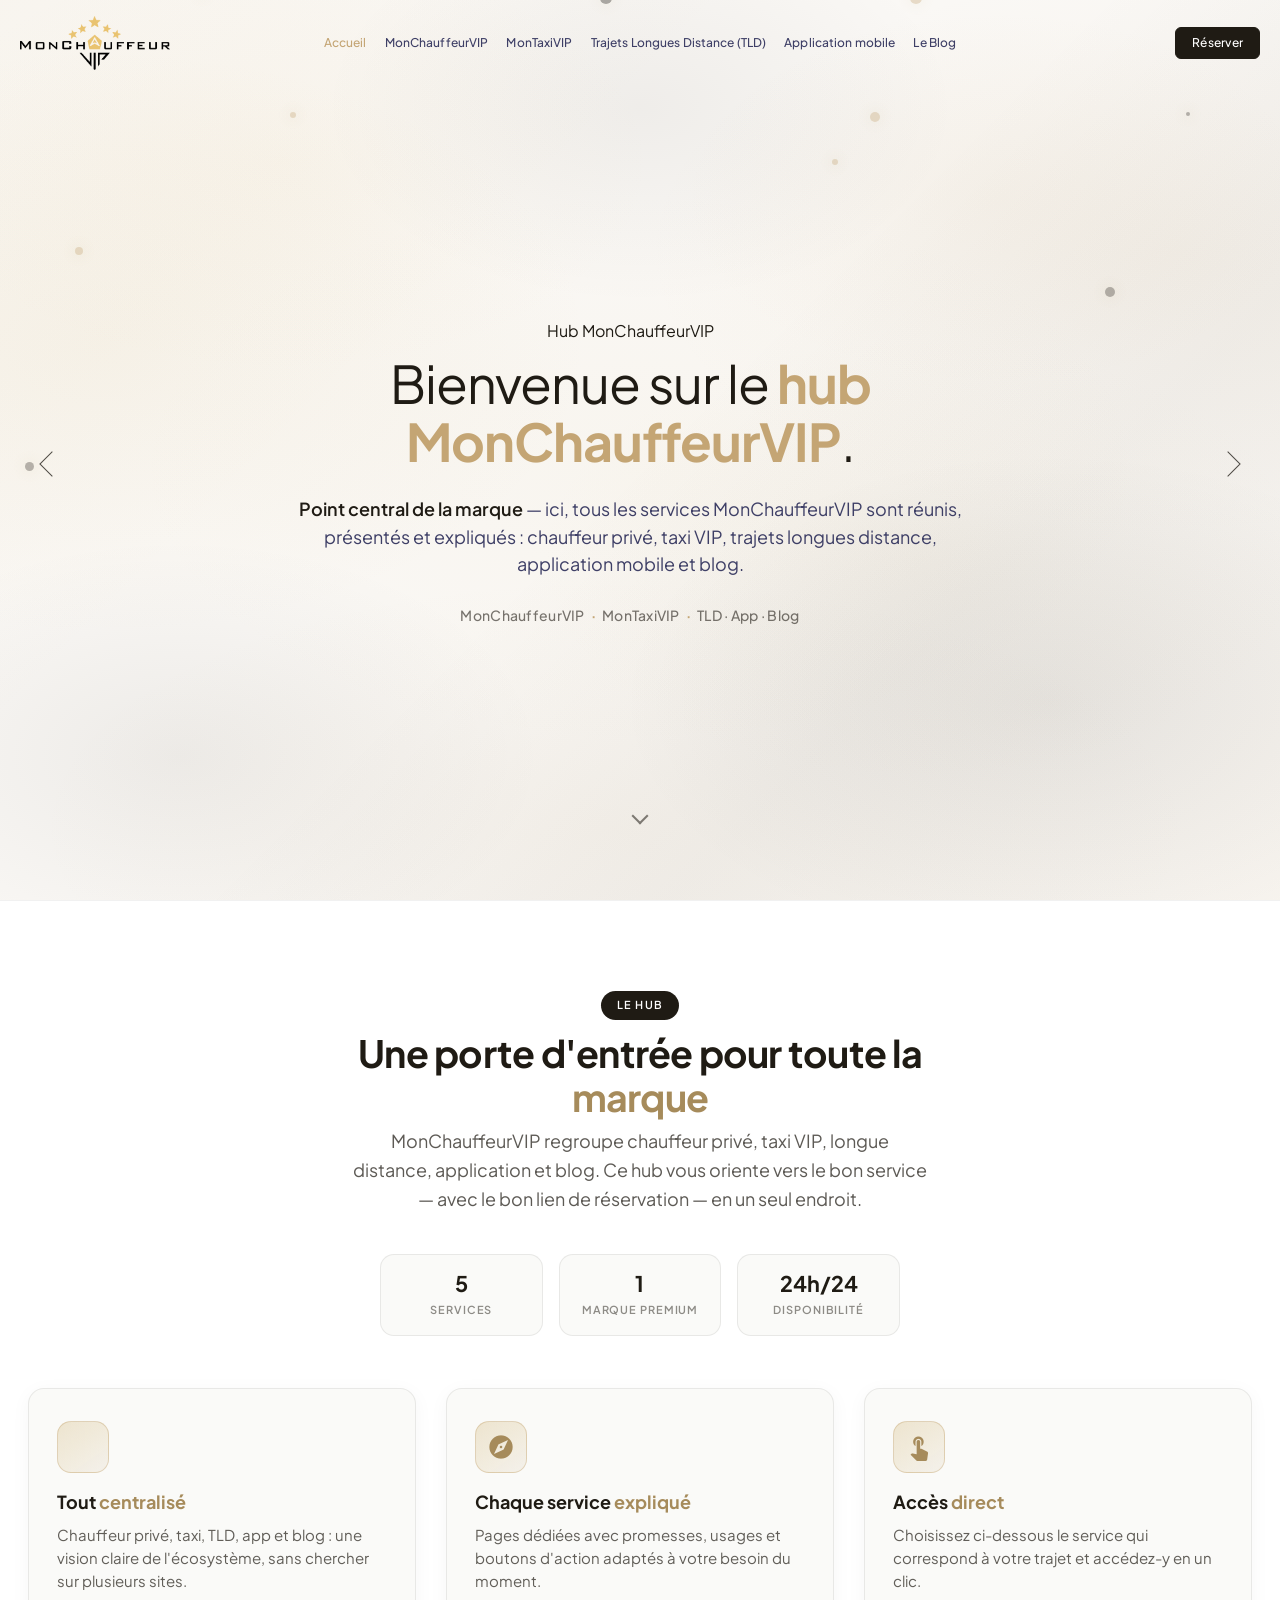
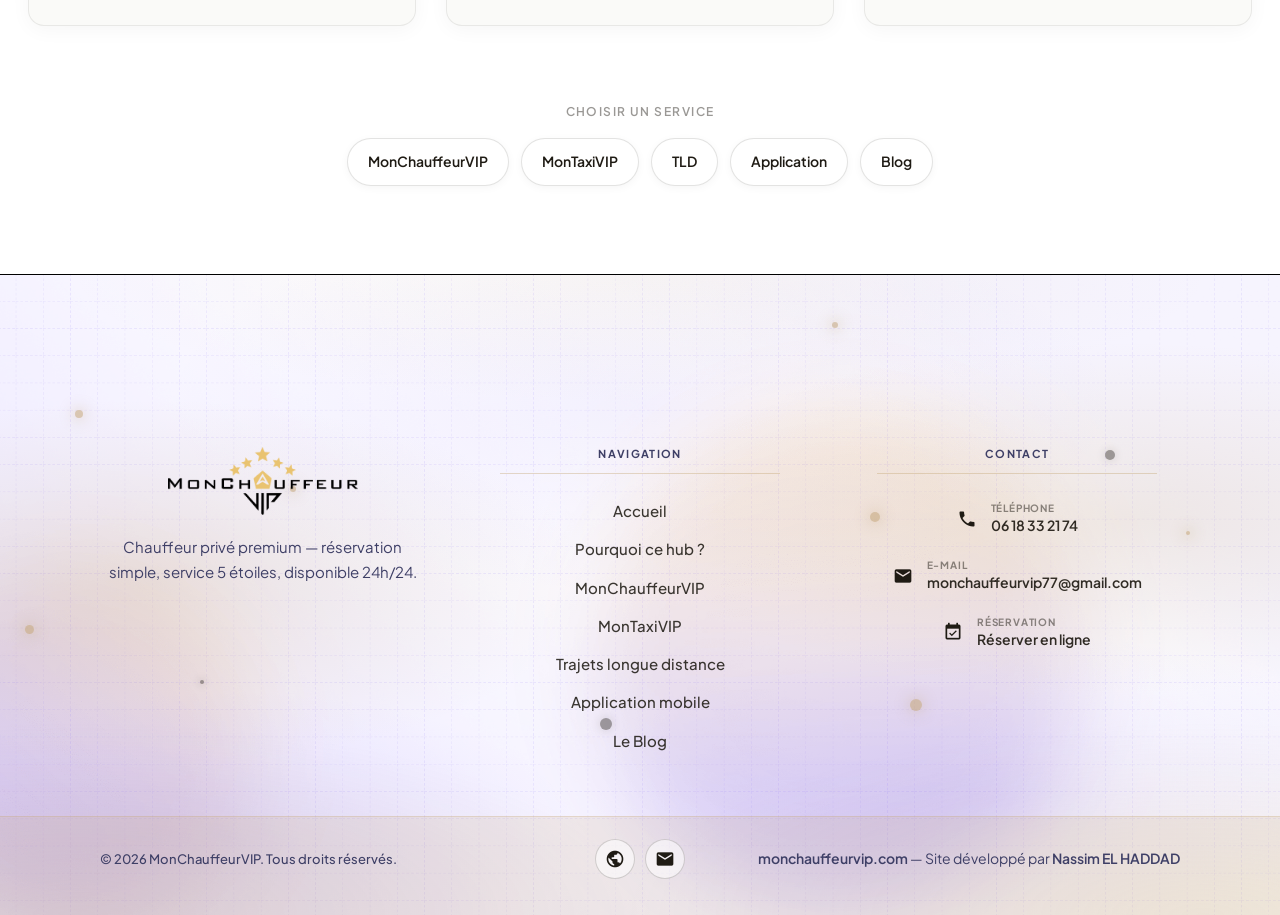
==== commit e520db2f: "Update footer structure and styles across multiple HTML files - Replaced footer site link with a str" ====
--- a/index.html
+++ b/index.html
@@ -303,7 +303,10 @@
                     </a>
                   </li>
                 </ul>
-                <a href="https://monchauffeurvip.com" class="mcv-footer-site-link" target="_blank" rel="noopener noreferrer">monchauffeurvip.com</a>
+                <p class="mcv-footer-site-meta">
+                  <a href="https://monchauffeurvip.com" class="mcv-footer-site-link" target="_blank" rel="noopener noreferrer">monchauffeurvip.com</a>
+                  <span class="mcv-footer-dev-credit"> — Site développé par <a href="https://www.linkedin.com/in/nassim-elhaddad/" class="mcv-footer-dev-link" target="_blank" rel="noopener noreferrer">Nassim EL HADDAD</a></span>
+                </p>
               </div>
             </div>
           </div>
--- a/css/mcv-brand.css
+++ b/css/mcv-brand.css
@@ -558,6 +558,10 @@
     z-index: 1;
 }
 
+.mcv-landing .banner_section--fullscreen .mcv-hero-service-nav {
+    z-index: 20;
+}
+
 .mcv-landing .mcv-features-section > .mcv-hero-scroll,
 .mcv-landing .mcv-howwork-section > .mcv-hero-scroll {
     position: absolute;
@@ -618,7 +622,6 @@
 .mcv-landing .mcv-hero-service-nav {
     position: absolute;
     inset: 0;
-    z-index: 4;
     display: flex;
     align-items: center;
     justify-content: space-between;
@@ -632,32 +635,56 @@
     display: inline-flex;
     align-items: center;
     justify-content: center;
-    width: clamp(40px, 10vw, 48px);
-    height: clamp(40px, 10vw, 48px);
-    border-radius: 50%;
-    background-color: rgba(255, 255, 255, 0.94);
-    border: 2px solid var(--mcv-page-accent, var(--mcv-gold));
-    color: var(--mcv-dark);
+    width: 52px;
+    height: 52px;
+    padding: 0;
+    background: transparent;
+    border: none;
+    border-radius: 0;
+    box-shadow: none;
+    color: rgba(31, 27, 20, 0.78);
     text-decoration: none;
-    box-shadow: 0 4px 18px rgba(31, 27, 20, 0.14);
-    transition:
-        background-color 0.2s ease,
-        border-color 0.2s ease,
-        box-shadow 0.2s ease,
-        transform 0.2s ease;
+    transition: color 0.2s ease, opacity 0.2s ease;
 }
 
 .mcv-landing .mcv-hero-service-nav__btn .material-icons {
-    font-size: clamp(26px, 6vw, 30px);
-    line-height: 1;
+    position: absolute;
+    width: 1px;
+    height: 1px;
+    padding: 0;
+    margin: -1px;
+    overflow: hidden;
+    clip: rect(0, 0, 0, 0);
+    white-space: nowrap;
+    border: 0;
+}
+
+.mcv-landing .mcv-hero-service-nav__btn::before {
+    content: '';
+    display: block;
+    width: 18px;
+    height: 18px;
+    border-left: 1.5px solid currentColor;
+    border-bottom: 1.5px solid currentColor;
+}
+
+.mcv-landing .mcv-hero-service-nav__btn--prev::before {
+    transform: rotate(45deg);
+    margin-left: 4px;
+}
+
+.mcv-landing .mcv-hero-service-nav__btn--next::before {
+    transform: rotate(-135deg);
+    margin-right: 4px;
 }
 
 .mcv-landing .mcv-hero-service-nav__btn:hover,
 .mcv-landing .mcv-hero-service-nav__btn:focus-visible {
-    background-color: #fff;
-    border-color: var(--mcv-page-accent-dark, var(--mcv-gold-dark));
-    box-shadow: 0 6px 22px color-mix(in srgb, var(--mcv-page-accent, var(--mcv-gold)) 35%, transparent);
-    transform: scale(1.04);
+    color: var(--mcv-dark);
+    background: transparent;
+    border: none;
+    box-shadow: none;
+    transform: none;
 }
 
 .mcv-landing .mcv-hero-service-nav__btn:focus {
@@ -665,8 +692,8 @@
 }
 
 .mcv-landing .mcv-hero-service-nav__btn:focus-visible {
-    outline: 2px solid var(--mcv-page-accent, var(--mcv-gold));
-    outline-offset: 3px;
+    outline: 1px solid rgba(31, 27, 20, 0.35);
+    outline-offset: 6px;
 }
 
 .mcv-landing #mcv-features {
@@ -907,70 +934,14 @@
 
 @media (max-width: 991px) {
     .mcv-landing.mcv-page-app .mcv-hero-actions-row {
-        flex-wrap: nowrap;
+        flex-wrap: wrap;
     }
 }
 
 @media (max-width: 575px) {
     .mcv-landing.mcv-page-app .mcv-hero-actions-row {
-        flex-wrap: nowrap;
-        gap: 8px;
-        margin: 16px 0 14px;
-    }
-
-    .mcv-landing.mcv-page-app .mcv-hero-actions-row .mcv-hero-stores {
-        flex: 1 1 auto;
-        min-width: 0;
-        gap: 8px;
-    }
-
-    .mcv-landing.mcv-page-app .mcv-hero-actions-row .mcv-hero-stores li {
-        flex: 1 1 0;
-        min-width: 0;
-    }
-
-    .mcv-landing.mcv-page-app .mcv-hero-actions-row .mcv-hero-stores li a.mcv-store-badge {
-        width: 100%;
-        padding: 8px 10px;
-        gap: 6px;
-    }
-
-    .mcv-landing.mcv-page-app .mcv-hero-actions-row .mcv-store-badge__line {
-        display: none;
-    }
-
-    .mcv-landing.mcv-page-app .mcv-hero-actions-row .mcv-store-badge__brand {
-        font-size: 13px;
-    }
-
-    .mcv-landing.mcv-page-app .mcv-hero-actions-row .mcv-hero-stores .mcv-store-badge__icon {
-        width: 20px;
-        height: 20px;
-    }
-
-    .mcv-landing.mcv-page-app .mcv-hero-actions-row .mcv-hero-stores .mcv-store-badge__icon svg {
-        width: 18px;
-        height: 20px;
-    }
-
-    .mcv-landing.mcv-page-app .mcv-hero-actions-row .mcv-hero-stores .mcv-store-badge__icon--play {
-        width: 22px;
-        height: 20px;
-    }
-
-    .mcv-landing.mcv-page-app .mcv-hero-actions-row .mcv-hero-stores .mcv-store-badge__play-logo {
-        width: 22px;
-        height: 22px;
-    }
-
-    .mcv-landing.mcv-page-app .mcv-hero-actions-row .mcv-hero-cta-site {
-        flex: 0 1 auto;
-        min-width: 0;
-        padding: 8px 12px;
-        font-size: 12px;
-        white-space: nowrap;
-        text-align: center;
-        line-height: 1.2;
+        gap: 10px;
+        margin: 16px auto 14px;
     }
 }
 
@@ -2282,7 +2253,7 @@
 }
 
 @media (max-width: 991px) {
-    .mcv-landing .banner_section--fullscreen {
+    .mcv-landing .banner_section--fullscreen:not(.mcv-hero--hub) {
         min-height: 100vh;
         min-height: 100dvh;
         padding-top: 88px;
@@ -2290,7 +2261,7 @@
         justify-content: flex-start;
     }
 
-    .mcv-landing .banner_section--fullscreen > .container {
+    .mcv-landing .banner_section--fullscreen:not(.mcv-hero--hub) > .container {
         align-items: flex-start;
         padding-top: 8px;
     }
@@ -3409,10 +3380,12 @@
 
 /* Bouton retour en haut */
 .mcv-landing .go_top {
+    --mcv-go-top-bottom: 75px;
+    bottom: var(--mcv-go-top-bottom);
     opacity: 0;
     visibility: hidden;
     pointer-events: none;
-    transition: opacity 0.35s ease, visibility 0.35s ease, bottom 0.35s ease;
+    transition: opacity 0.35s ease, visibility 0.35s ease;
 }
 
 .mcv-landing .go_top.is-visible {
@@ -3434,6 +3407,12 @@
     color: var(--mcv-dark);
     border-color: var(--mcv-page-accent-dark);
     box-shadow: 0 8px 22px color-mix(in srgb, var(--mcv-page-accent) 42%, transparent);
+}
+
+/* Neutralise le décalage vertical hover du template (.go_top:hover { bottom: 80px; }) */
+.mcv-landing .go_top:hover,
+.mcv-landing .go_top:focus-visible {
+    bottom: var(--mcv-go-top-bottom);
 }
 
 .mcv-landing .go_top:focus {
@@ -5069,7 +5048,7 @@
     gap: 10px;
     width: auto;
     min-height: 0;
-    min-width: 220px;
+    min-width: 0;
     padding: 10px 14px;
     border-radius: 7px;
     text-decoration: none;
@@ -5080,6 +5059,12 @@
     background-image: none !important;
     box-sizing: border-box;
     transition: background-color 0.2s ease, border-color 0.2s ease, color 0.2s ease, opacity 0.2s ease;
+}
+
+@media (min-width: 992px) {
+    .mcv-landing .mcv-cta-section .mcv-cta-btn {
+        min-width: 220px;
+    }
 }
 
 .mcv-landing .mcv-cta-section .mcv-cta-btn__icon {
@@ -5549,20 +5534,38 @@
 }
 
 .mcv-landing .mcv-footer-site-link {
+    font-size: 14px;
+    font-weight: 600;
+    color: var(--mcv-gold-dark);
+    text-decoration: none;
+    transition: color 0.2s ease;
+}
+
+.mcv-landing .mcv-footer-site-meta {
     justify-self: end;
     grid-column: 3;
     grid-row: 1;
+    margin: 0;
     font-size: 14px;
-    font-weight: 600;
     text-align: right;
-    color: var(--mcv-gold-dark);
-    text-decoration: none;
-    transition: color 0.2s ease;
+    color: rgba(255, 255, 255, 0.82);
 }
 
 .mcv-landing .mcv-footer-site-link:hover,
 .mcv-landing .mcv-footer-site-link:focus {
     color: var(--mcv-dark);
+    text-decoration: underline;
+}
+
+.mcv-landing .mcv-footer-dev-link {
+    color: var(--mcv-gold-dark);
+    font-weight: 600;
+    text-decoration: none;
+}
+
+.mcv-landing .mcv-footer-dev-link:hover,
+.mcv-landing .mcv-footer-dev-link:focus {
+    color: #fff;
     text-decoration: underline;
 }
 
@@ -5656,7 +5659,7 @@
         grid-row: 2;
     }
 
-    .mcv-landing .mcv-footer-site-link {
+    .mcv-landing .mcv-footer-site-meta {
         justify-self: center;
         text-align: center;
         grid-column: 1;
@@ -6558,18 +6561,20 @@
     overflow-x: visible;
 }
 
-.mcv-landing.mcv-page-service .mcv-service-cta-section .cta_box .btn_block.mcv-service-cta-actions--stores {
-    flex-wrap: nowrap;
-    gap: 10px;
-}
-
-.mcv-landing.mcv-page-service .mcv-service-cta-section .mcv-service-cta-actions--stores .mcv-store-badge,
-.mcv-landing.mcv-page-service .mcv-service-cta-section .mcv-service-cta-actions--stores .mcv-btn-reserver,
-.mcv-landing.mcv-page-service .mcv-service-cta-section .mcv-service-cta-actions--stores .mcv-cta-btn {
-    flex: 0 0 auto;
-    width: auto;
-    min-width: 0;
-    white-space: nowrap;
+@media (min-width: 992px) {
+    .mcv-landing.mcv-page-service .mcv-service-cta-section .cta_box .btn_block.mcv-service-cta-actions--stores {
+        flex-wrap: nowrap;
+        gap: 10px;
+    }
+
+    .mcv-landing.mcv-page-service .mcv-service-cta-section .mcv-service-cta-actions--stores .mcv-store-badge,
+    .mcv-landing.mcv-page-service .mcv-service-cta-section .mcv-service-cta-actions--stores .mcv-btn-reserver,
+    .mcv-landing.mcv-page-service .mcv-service-cta-section .mcv-service-cta-actions--stores .mcv-cta-btn {
+        flex: 0 0 auto;
+        width: auto;
+        min-width: 0;
+        white-space: nowrap;
+    }
 }
 
 .mcv-landing.mcv-page-service .mcv-service-cta-section .mcv-service-cta-actions--stores .mcv-store-badge__text,
--- a/css/mcv-responsive.css
+++ b/css/mcv-responsive.css
@@ -120,26 +120,214 @@
 }
 
 @media (max-width: 991px) {
-    .mcv-landing .mcv-footer .top_footer {
+    .mcv-landing:not(.mcv-page-service) .mcv-footer .top_footer {
         padding-top: 72px;
     }
 
+    .mcv-landing.mcv-page-service .mcv-footer .top_footer {
+        padding-top: clamp(112px, 22vw, 156px);
+    }
+
+    /* CTA bas de page — responsive mobile (override template style.css / responsive.css) */
+    .mcv-landing .mcv-cta-section.cta_section.new {
+        padding-top: clamp(32px, 6vw, 48px);
+        padding-bottom: clamp(20px, 4vw, 32px);
+        overflow-x: clip;
+    }
+
+    .mcv-landing .mcv-cta-section .container {
+        width: 100%;
+        max-width: 100%;
+        padding-left: clamp(16px, 4.5vw, 24px);
+        padding-right: clamp(16px, 4.5vw, 24px);
+    }
+
+    .mcv-landing .mcv-cta-section .cta_box {
+        display: grid !important;
+        grid-template-columns: 1fr !important;
+        align-items: stretch !important;
+        justify-content: stretch !important;
+        width: 100%;
+        max-width: 100%;
+        box-sizing: border-box;
+        gap: clamp(20px, 4vw, 28px);
+        padding: clamp(28px, 5vw, 40px) clamp(18px, 4vw, 28px) !important;
+        margin-bottom: clamp(-40px, -7vw, -56px) !important;
+        overflow: hidden;
+    }
+
+    .mcv-landing .mcv-cta-section .cta_box .left,
+    .mcv-landing .mcv-cta-section .cta_box .right {
+        width: 100% !important;
+        max-width: 100% !important;
+        min-width: 0;
+        flex: unset !important;
+    }
+
+    .mcv-landing .mcv-cta-section .cta_box .right {
+        justify-self: stretch;
+    }
+
+    .mcv-landing .mcv-cta-section .cta_box .section_title {
+        display: flex !important;
+        flex-direction: column;
+        align-items: center;
+        text-align: center;
+        padding-left: 0 !important;
+        width: 100%;
+        max-width: 100%;
+        box-sizing: border-box;
+    }
+
+    .mcv-landing .mcv-cta-section .cta_box .section_title .customer_icon {
+        position: relative !important;
+        left: auto !important;
+        top: auto !important;
+        margin-bottom: 12px;
+    }
+
+    .mcv-landing .mcv-cta-section .cta_box .section_title h3,
+    .mcv-landing .mcv-cta-section .cta_box .section_title p,
+    .mcv-landing .mcv-cta-section .cta_box .section_title .mcv-svc-cta-note {
+        width: 100%;
+        max-width: 100%;
+        text-align: center !important;
+        overflow-wrap: anywhere;
+        word-break: break-word;
+    }
+
+    .mcv-landing .mcv-cta-section .cta_box .section_title h3 {
+        font-size: clamp(1.25rem, 5.2vw, 1.75rem);
+        line-height: 1.2;
+    }
+
+    .mcv-landing .mcv-cta-section .cta_box .section_title p,
+    .mcv-landing .mcv-cta-section .cta_box .section_title .mcv-svc-cta-note {
+        font-size: clamp(0.875rem, 2.6vw, 0.9375rem);
+        line-height: 1.55;
+    }
+
+    .mcv-landing .mcv-cta-section .cta_box .btn_block,
+    .mcv-landing .mcv-cta-section .mcv-service-cta-actions {
+        display: flex !important;
+        flex-direction: column !important;
+        align-items: stretch !important;
+        justify-content: center !important;
+        flex-wrap: wrap !important;
+        width: 100% !important;
+        max-width: 100% !important;
+        gap: 10px;
+        height: auto !important;
+    }
+
+    .mcv-landing .mcv-cta-section .cta_box .btn,
+    .mcv-landing .mcv-cta-section .mcv-cta-btn,
+    .mcv-landing .mcv-cta-section .mcv-service-cta-actions .mcv-btn-reserver,
+    .mcv-landing .mcv-cta-section .mcv-service-cta-actions .mcv-btn-google-reviews,
+    .mcv-landing .mcv-cta-section .mcv-service-cta-actions .mcv-cta-btn {
+        width: 100% !important;
+        max-width: 100% !important;
+        min-width: 0 !important;
+        float: none !important;
+        white-space: normal !important;
+        justify-content: center;
+        box-sizing: border-box;
+    }
+
+    .mcv-landing .mcv-cta-section .mcv-service-cta-actions--stores {
+        display: grid !important;
+        grid-template-columns: 1fr 1fr;
+        gap: 10px;
+        flex-wrap: unset !important;
+    }
+
+    .mcv-landing .mcv-cta-section .mcv-service-cta-actions--stores .mcv-store-badge {
+        width: 100% !important;
+        min-width: 0 !important;
+        white-space: normal !important;
+        justify-content: center;
+        padding: 10px 12px;
+    }
+
+    .mcv-landing .mcv-cta-section .mcv-service-cta-actions--stores .mcv-store-badge__line {
+        display: none;
+    }
+
+    .mcv-landing .mcv-cta-section .mcv-service-cta-actions--stores .mcv-cta-btn,
+    .mcv-landing .mcv-cta-section .mcv-service-cta-actions--stores .mcv-btn-reserver {
+        grid-column: 1 / -1;
+    }
+
+    /* Hero mobile — reset legacy template + alignement commun */
+    .mcv-landing .banner_section .banner_text {
+        padding-left: 0 !important;
+        padding-right: 0 !important;
+        margin-top: 0 !important;
+    }
+
+    .mcv-landing .banner_section .banner_text p:not(.mcv-hero-trust-line) {
+        padding-left: 0 !important;
+        padding-right: 0 !important;
+        max-width: 36rem;
+        margin-left: auto;
+        margin-right: auto;
+    }
+
+    .mcv-landing .banner_section .banner_text .type-wrap {
+        display: flex;
+        justify-content: center;
+    }
+
+    .mcv-landing .banner_section--fullscreen > .container {
+        align-items: flex-start;
+        justify-content: center;
+        padding-top: 0;
+    }
+
+    .mcv-landing .banner_section--fullscreen .mcv-hero-row {
+        justify-content: center;
+        align-items: center;
+        gap: clamp(20px, 5vw, 28px);
+    }
+
+    .mcv-landing .banner_section--fullscreen .mcv-hero-row > [class*="col-"] {
+        padding-left: 0;
+        padding-right: 0;
+        flex: 0 0 100%;
+        max-width: 100%;
+    }
+
+    /* Hero mobile standardisé : même zone et même logique sur toutes les pages */
+    .mcv-landing.mcv-page-hub .banner_section--fullscreen,
     .mcv-landing.mcv-page-service .banner_section--fullscreen,
     .mcv-landing.mcv-page-app .banner_section--fullscreen {
         max-height: none;
-        min-height: 0;
+        min-height: min(100dvh, 780px);
         height: auto;
         overflow: visible;
-        padding-top: clamp(72px, 14vw, 96px);
-        padding-bottom: clamp(28px, 5vw, 48px);
+        justify-content: flex-start;
+        padding-top: clamp(84px, 15vw, 108px);
+        padding-bottom: clamp(54px, 9vw, 84px);
+    }
+
+    .mcv-landing.mcv-page-hub .mcv-hero-row--hub {
+        flex: 0 1 640px;
+        max-width: 100%;
+    }
+
+    .mcv-landing.mcv-page-hub #mcv-hero.mcv-hero--hub .banner_text,
+    .mcv-landing.mcv-page-hub #mcv-hero.mcv-hero--hub .banner_text p {
+        text-align: center;
+        max-width: 100%;
     }
 
     .mcv-landing.mcv-page-service .mcv-service-hero .banner_text,
     .mcv-landing.mcv-page-app .mcv-app-hero .banner_text {
         text-align: center;
-        max-width: 100%;
+        max-width: min(540px, 100%);
         margin-left: auto;
         margin-right: auto;
+        padding: 0 !important;
     }
 
     .mcv-landing.mcv-page-service .mcv-service-hero .banner_text p.mcv-hero-trust-line,
@@ -147,10 +335,77 @@
         justify-content: center;
     }
 
-    .mcv-landing.mcv-page-service .mcv-hero-cta-wrap,
+    .mcv-landing.mcv-page-service .mcv-hero-cta-wrap {
+        display: flex;
+        flex-direction: column;
+        align-items: stretch;
+        gap: 10px;
+        width: 100%;
+        max-width: min(420px, 100%);
+        margin-left: auto;
+        margin-right: auto;
+        justify-content: center;
+    }
+
+    .mcv-landing.mcv-page-service .mcv-hero-cta-wrap .mcv-btn-reserver,
+    .mcv-landing.mcv-page-service .mcv-hero-cta-wrap .mcv-btn-google-reviews {
+        width: 100%;
+        max-width: 100%;
+        justify-content: center;
+        box-sizing: border-box;
+    }
+
+    /* App mobile — 3 boutons empilés (2 stores + CTA pleine largeur) */
     .mcv-landing.mcv-page-app .mcv-hero-actions-row {
-        justify-content: center;
-        width: 100%;
+        flex-direction: column;
+        align-items: stretch;
+        gap: 10px;
+        width: 100%;
+        max-width: min(420px, 100%);
+        margin-left: auto;
+        margin-right: auto;
+        overflow-x: visible;
+        justify-content: center;
+    }
+
+    .mcv-landing.mcv-page-app .mcv-hero-actions-row .mcv-hero-stores {
+        display: grid;
+        grid-template-columns: 1fr 1fr;
+        width: 100%;
+        gap: 10px;
+        flex: none;
+        margin: 0;
+    }
+
+    .mcv-landing.mcv-page-app .mcv-hero-actions-row .mcv-hero-stores li {
+        flex: none;
+        width: 100%;
+        min-width: 0;
+        margin: 0 !important;
+    }
+
+    .mcv-landing.mcv-page-app .mcv-hero-actions-row .mcv-hero-stores li a.mcv-store-badge {
+        width: 100%;
+        min-height: 46px;
+        justify-content: center;
+        padding: 10px 12px;
+    }
+
+    .mcv-landing.mcv-page-app .mcv-hero-actions-row .mcv-store-badge__line {
+        display: none;
+    }
+
+    .mcv-landing.mcv-page-app .mcv-hero-actions-row .mcv-store-badge__brand {
+        font-size: 13px;
+    }
+
+    .mcv-landing.mcv-page-app .mcv-hero-actions-row .mcv-hero-cta-site {
+        width: 100%;
+        flex: none;
+        padding: 12px 18px;
+        font-size: 14px;
+        white-space: normal;
+        text-align: center;
     }
 
     .mcv-landing.mcv-page-service .mcv-hero-visual.mcv-hero-visual--photo,
@@ -161,6 +416,8 @@
         align-items: center;
         margin-left: auto;
         margin-right: auto;
+        margin-top: 0 !important;
+        min-height: auto;
     }
 
     .mcv-landing.mcv-page-service .mcv-hero-visual--photo .hero_image_1,
@@ -168,6 +425,11 @@
         width: 100%;
         display: flex;
         justify-content: center;
+    }
+
+    .mcv-landing.mcv-page-service .banner_section .mcv-hero-visual--photo .hero_image_1 img.mcv-hero-photo {
+        margin-top: 0;
+        max-width: min(420px, 88vw);
     }
 
     .mcv-landing.mcv-page-app .mcv-hero-app-logo {
@@ -177,6 +439,38 @@
         max-height: 200px;
     }
 
+    /* Flèches prev/next hero — visibles sur toute la plage mobile/tablette */
+    .mcv-landing .banner_section--fullscreen {
+        overflow: visible;
+    }
+
+    .mcv-landing .mcv-hero-service-nav {
+        display: flex !important;
+        z-index: 20;
+        align-items: center;
+        justify-content: space-between;
+        padding-left: clamp(2px, 1vw, 8px);
+        padding-right: clamp(2px, 1vw, 8px);
+        padding-top: clamp(104px, 18vw, 132px);
+        padding-bottom: clamp(28px, 5vw, 48px);
+        pointer-events: none;
+    }
+
+    .mcv-landing .mcv-hero-service-nav__btn {
+        pointer-events: auto;
+        flex-shrink: 0;
+        width: 48px;
+        height: 48px;
+        color: rgba(31, 27, 20, 0.82);
+    }
+
+    .mcv-landing .mcv-hero-service-nav__btn::before {
+        width: 16px;
+        height: 16px;
+        border-left-width: 1.5px;
+        border-bottom-width: 1.5px;
+    }
+
     .mcv-landing.mcv-page-hub .mcv-hub-why-section {
         padding-top: clamp(48px, 7vw, 72px);
         padding-bottom: clamp(48px, 7vw, 72px);
@@ -276,60 +570,16 @@
         line-height: 1.25;
     }
 
-    .mcv-landing.mcv-page-app .mcv-hero-actions-row {
-        flex-wrap: nowrap;
-        justify-content: flex-start;
-        gap: 8px;
-        margin-left: 0;
-        margin-right: 0;
-        overflow-x: auto;
-        -webkit-overflow-scrolling: touch;
-        scrollbar-width: none;
-    }
-
-    .mcv-landing.mcv-page-app .mcv-hero-actions-row::-webkit-scrollbar {
-        display: none;
-    }
-
-    .mcv-landing.mcv-page-app .mcv-hero-actions-row .mcv-hero-stores {
-        width: auto;
-        flex: 0 1 auto;
-        justify-content: flex-start;
-        flex-wrap: nowrap;
-    }
-
-    .mcv-landing.mcv-page-app .mcv-hero-actions-row .mcv-hero-stores li {
-        flex: 0 0 auto;
-        min-width: 0;
-    }
-
-    .mcv-landing.mcv-page-app .mcv-hero-actions-row .mcv-hero-cta-site {
-        flex: 0 0 auto;
-        width: auto;
-    }
-
     .mcv-landing .mcv-svc-card {
         padding: 22px 18px;
     }
 
-    .mcv-landing .mcv-svc-cta-box,
-    .mcv-landing.mcv-page-service .mcv-service-cta-section .cta_box {
-        padding: clamp(24px, 5vw, 32px) clamp(18px, 4vw, 24px);
-        border-radius: 12px;
-        margin-bottom: clamp(-72px, -12vw, -100px);
-    }
-
-    .mcv-landing .mcv-svc-cta-box .section_title h2,
-    .mcv-landing.mcv-page-service .mcv-service-cta-section .section_title h3 {
-        font-size: clamp(1.25rem, 5.5vw, 1.65rem);
-    }
-
-    .mcv-landing.mcv-page-service .mcv-service-cta-section .mcv-service-cta-actions .mcv-btn-google-reviews {
-        gap: 8px;
-    }
-
-    .mcv-landing.mcv-page-service .mcv-service-cta-section .mcv-btn-google-reviews__icon {
-        flex-shrink: 0;
+    .mcv-landing .mcv-cta-section .mcv-service-cta-actions--stores {
+        grid-template-columns: 1fr;
+    }
+
+    .mcv-landing .mcv-cta-section .mcv-service-cta-actions--stores .mcv-store-badge__brand {
+        font-size: 13px;
     }
 
     .mcv-landing .mcv-hub-services-nav {
@@ -350,6 +600,10 @@
         padding-top: 56px;
     }
 
+    .mcv-landing.mcv-page-service .mcv-footer .top_footer {
+        padding-top: clamp(112px, 24vw, 152px);
+    }
+
     .mcv-landing .mcv-footer-main {
         gap: 28px;
         max-width: 100%;
@@ -378,44 +632,35 @@
         text-align: center;
     }
 
+    .mcv-landing .mcv-footer-site-meta {
+        justify-self: center;
+        grid-column: 1;
+        text-align: center;
+        line-height: 1.5;
+    }
+
     .mcv-landing .go_top {
+        --mcv-go-top-bottom: 14px;
         right: 14px;
         bottom: 14px;
         width: 44px;
         height: 44px;
     }
 
-    .mcv-landing .mcv-hero-service-nav {
-        padding-left: 6px;
-        padding-right: 6px;
-        padding-bottom: 56px;
-    }
-
     .mcv-landing .mcv-hero-service-nav__btn {
-        width: 38px;
-        height: 38px;
-        border-width: 1.5px;
-    }
-
-    .mcv-landing .mcv-hero-service-nav__btn .material-icons {
-        font-size: 24px;
+        width: 44px;
+        height: 44px;
+    }
+
+    .mcv-landing .mcv-hero-service-nav__btn::before {
+        width: 15px;
+        height: 15px;
     }
 }
 
 @media (max-width: 399px) {
     .mcv-landing.mcv-page-app .mcv-hero-actions-row .mcv-hero-stores {
-        flex-direction: row;
-    }
-
-    .mcv-landing.mcv-page-app .mcv-hero-actions-row .mcv-hero-stores li {
-        flex: 0 0 auto;
-        width: auto;
-    }
-
-    .mcv-landing.mcv-page-app .mcv-hero-actions-row .mcv-hero-stores li a.mcv-store-badge,
-    .mcv-landing.mcv-page-app .mcv-hero-actions-row .mcv-hero-cta-site {
-        width: auto;
-        justify-content: center;
+        grid-template-columns: 1fr;
     }
 
     .mcv-landing .mcv-hub-services-nav__link {
